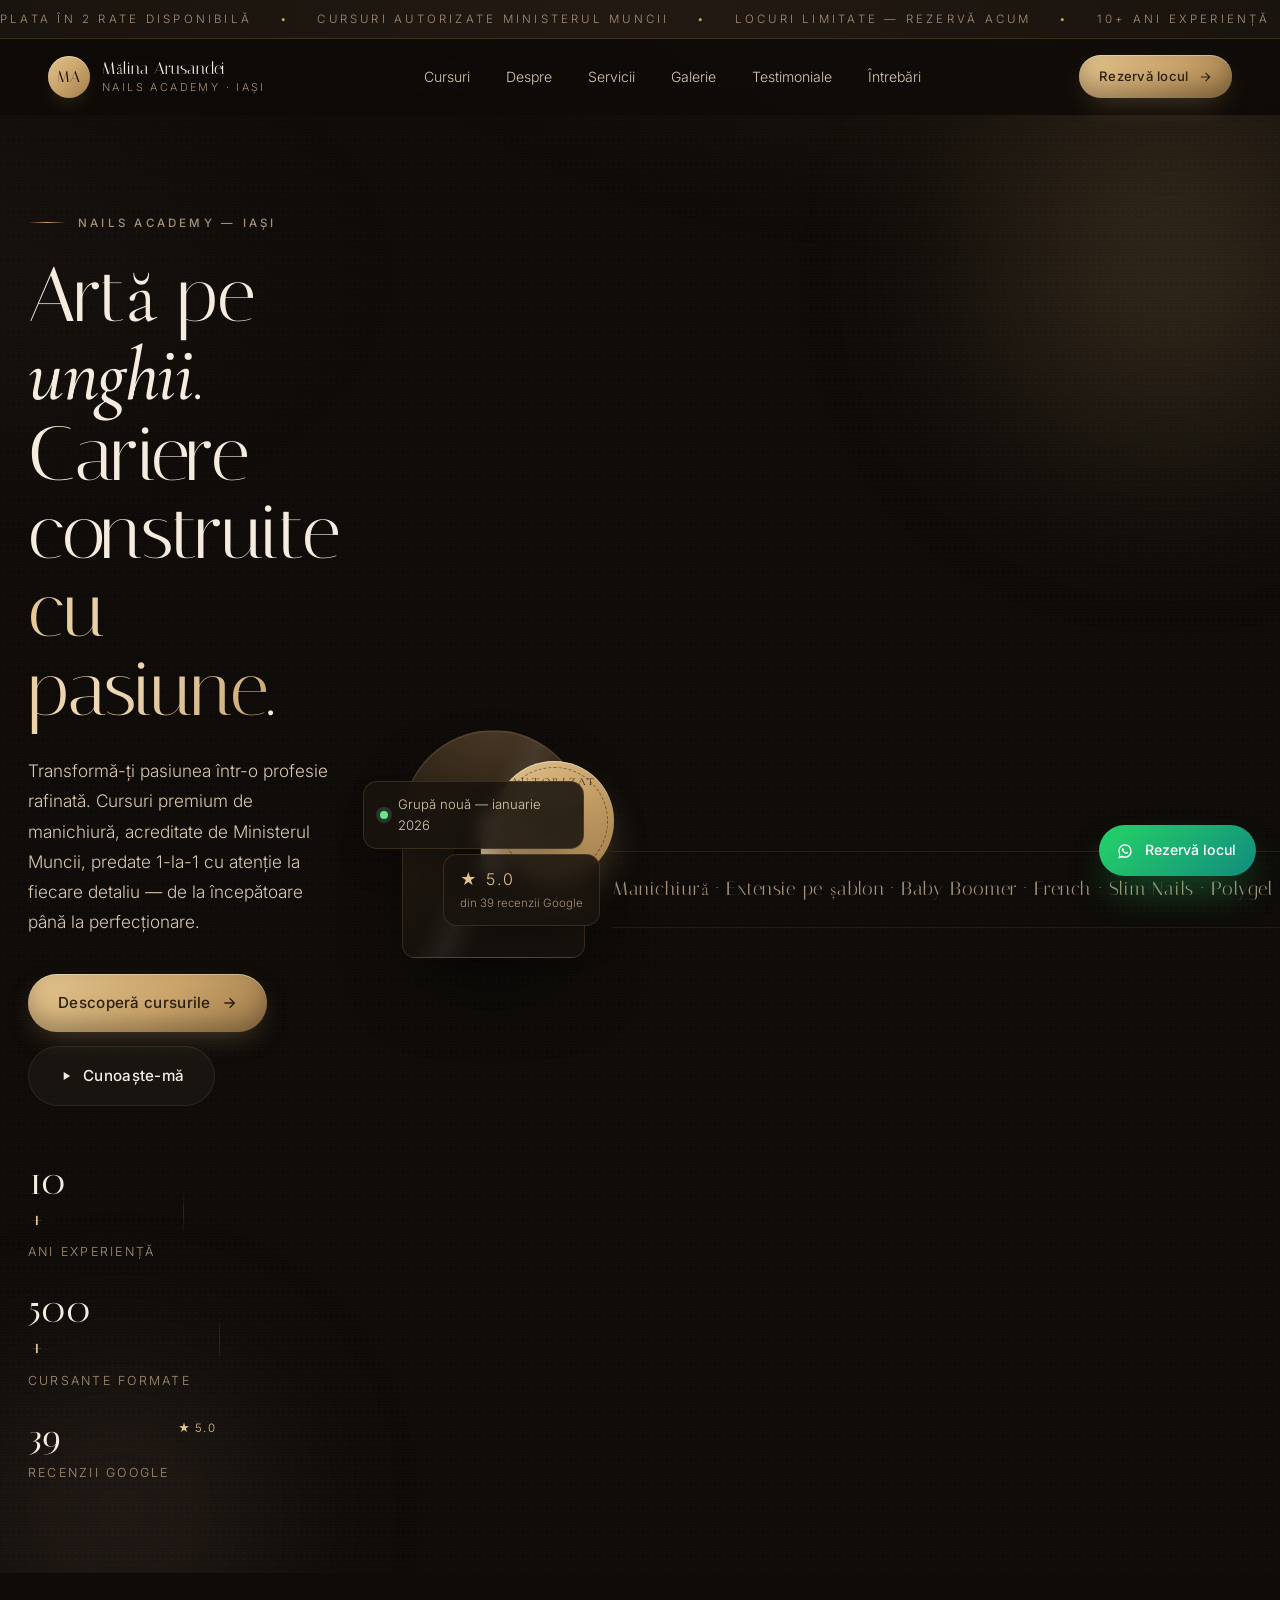
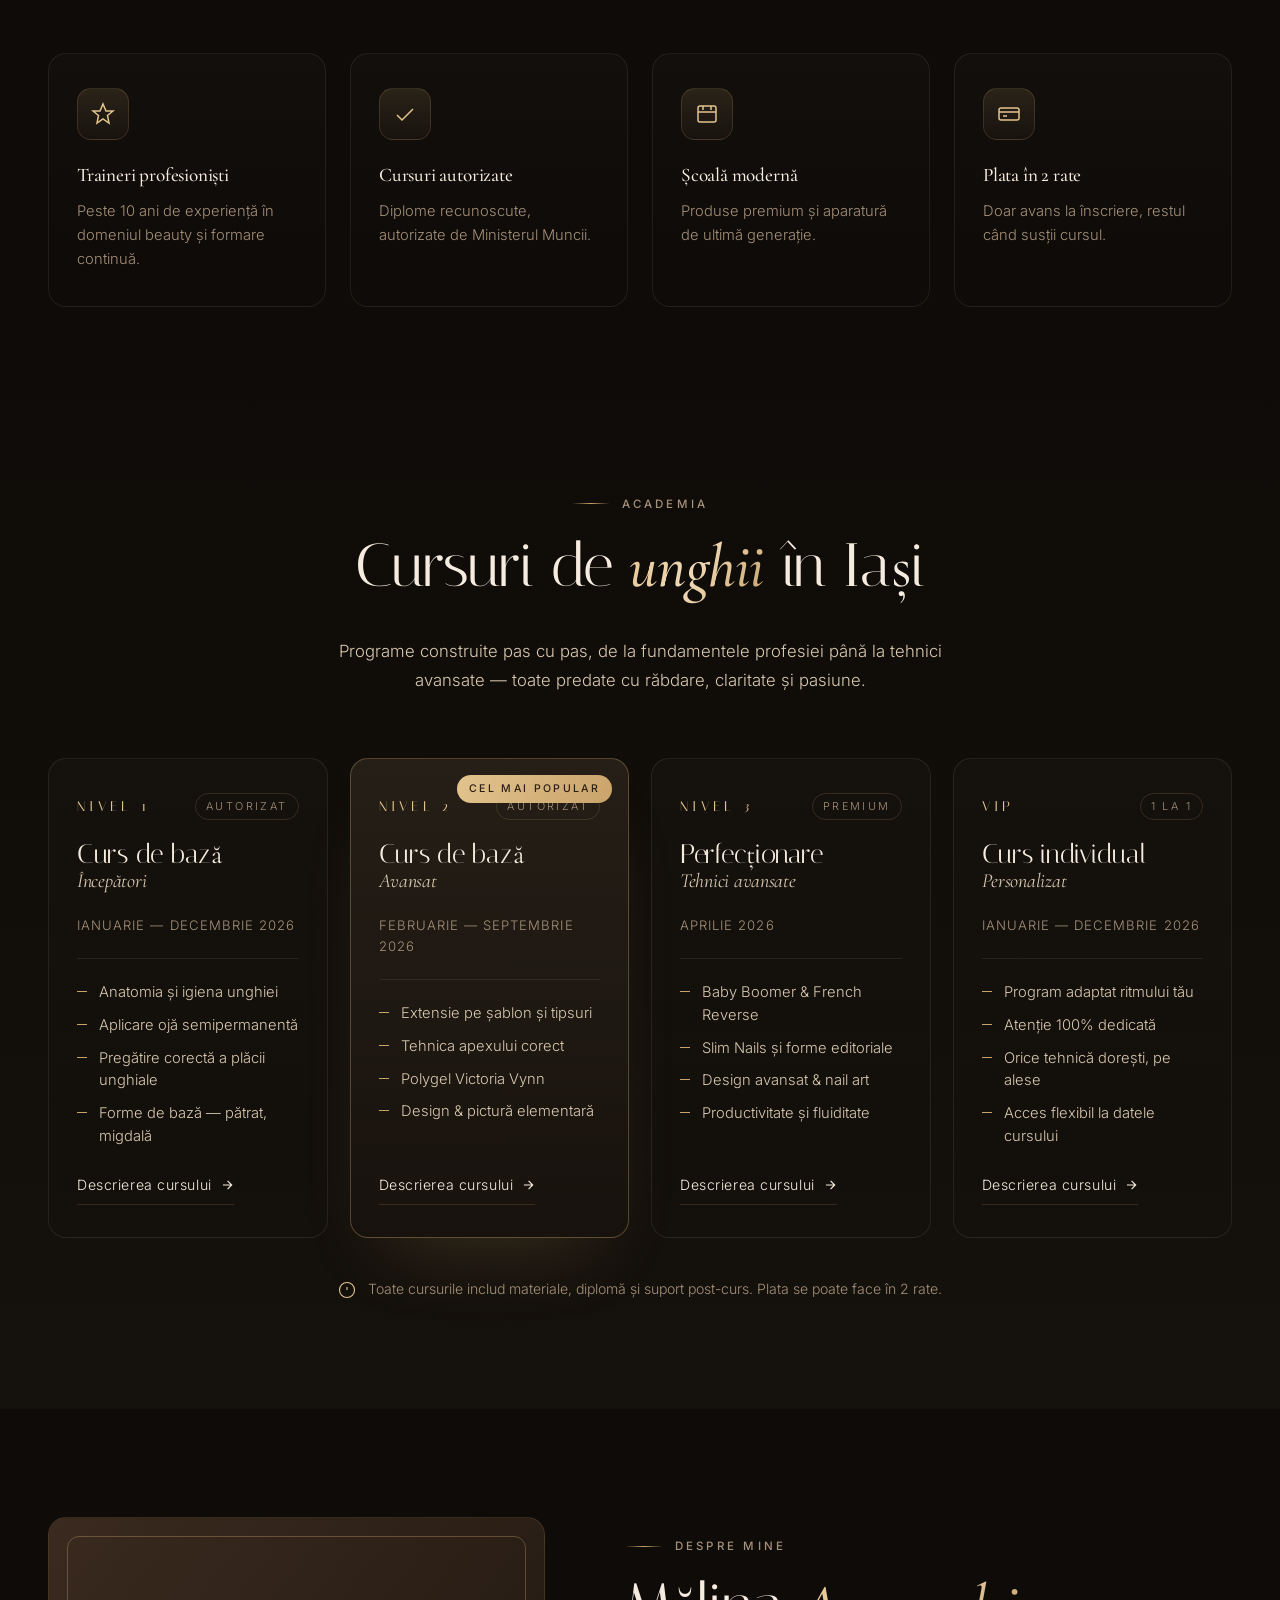
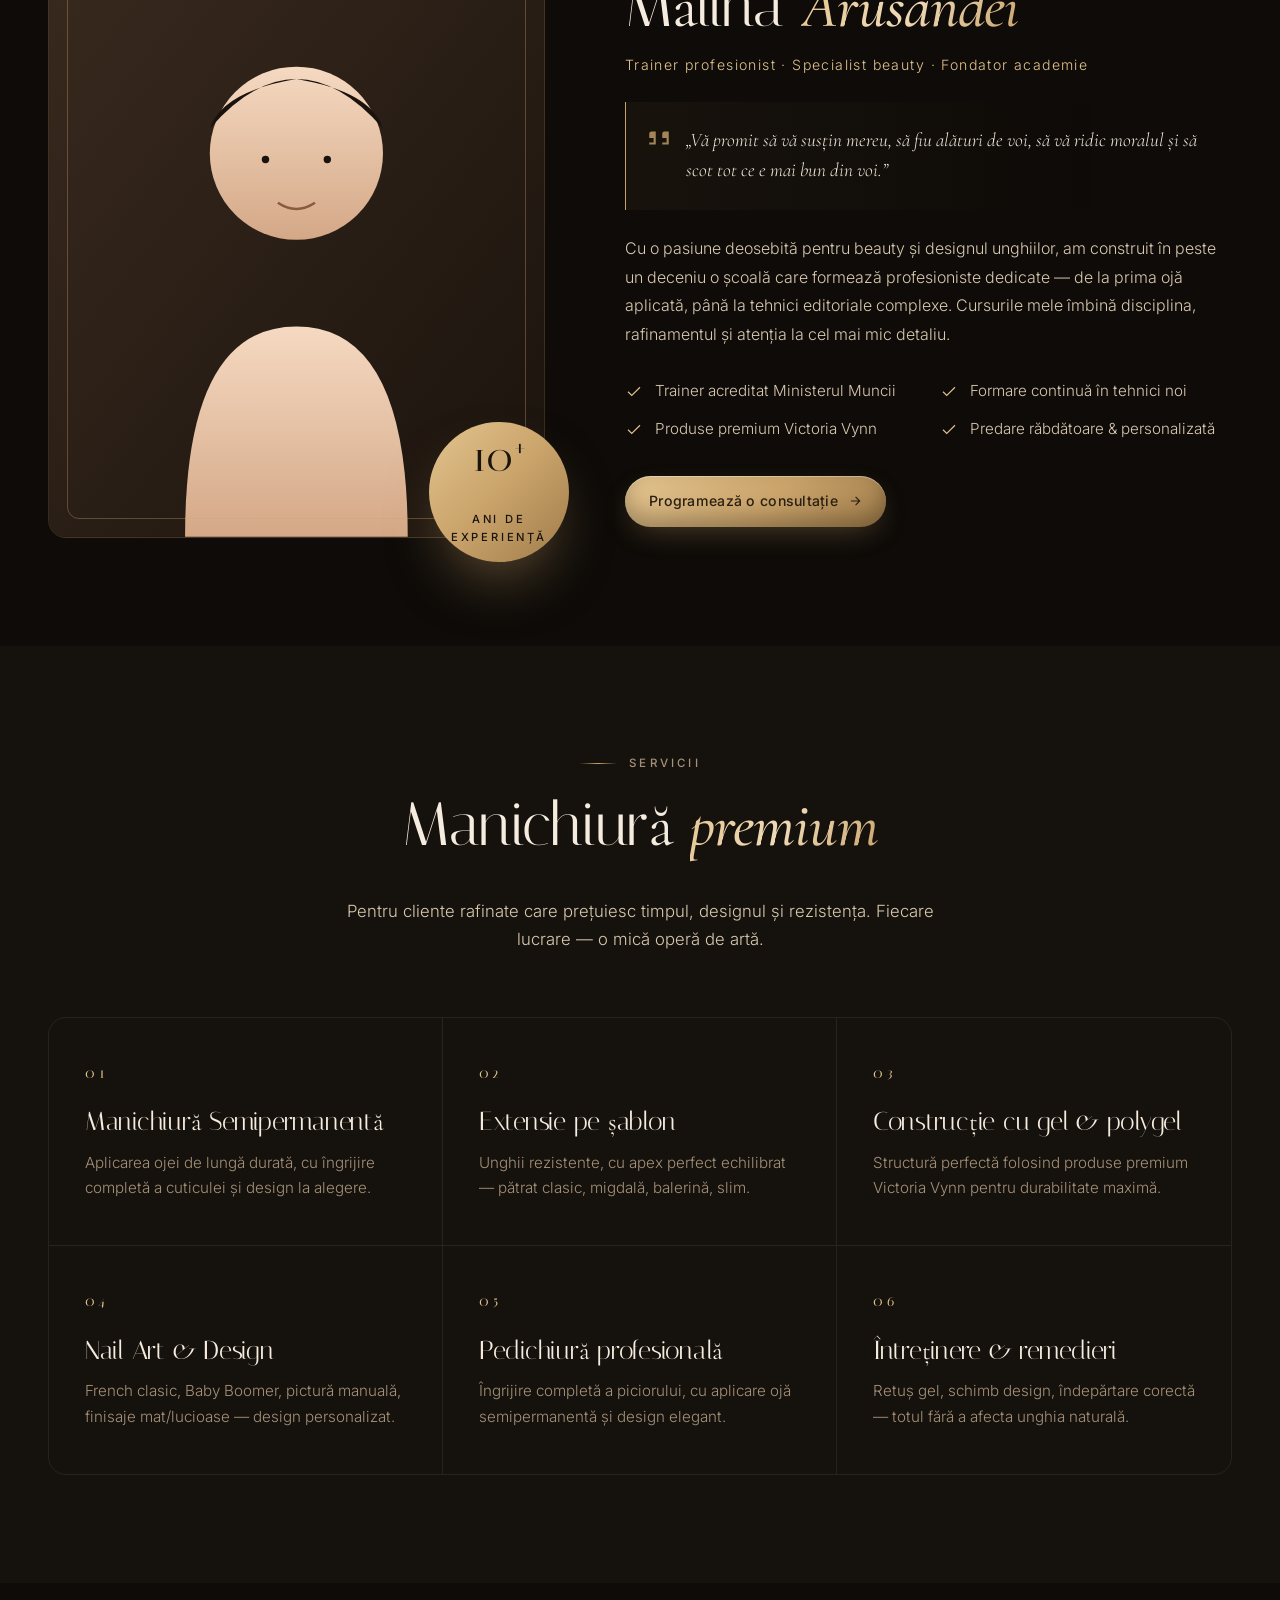
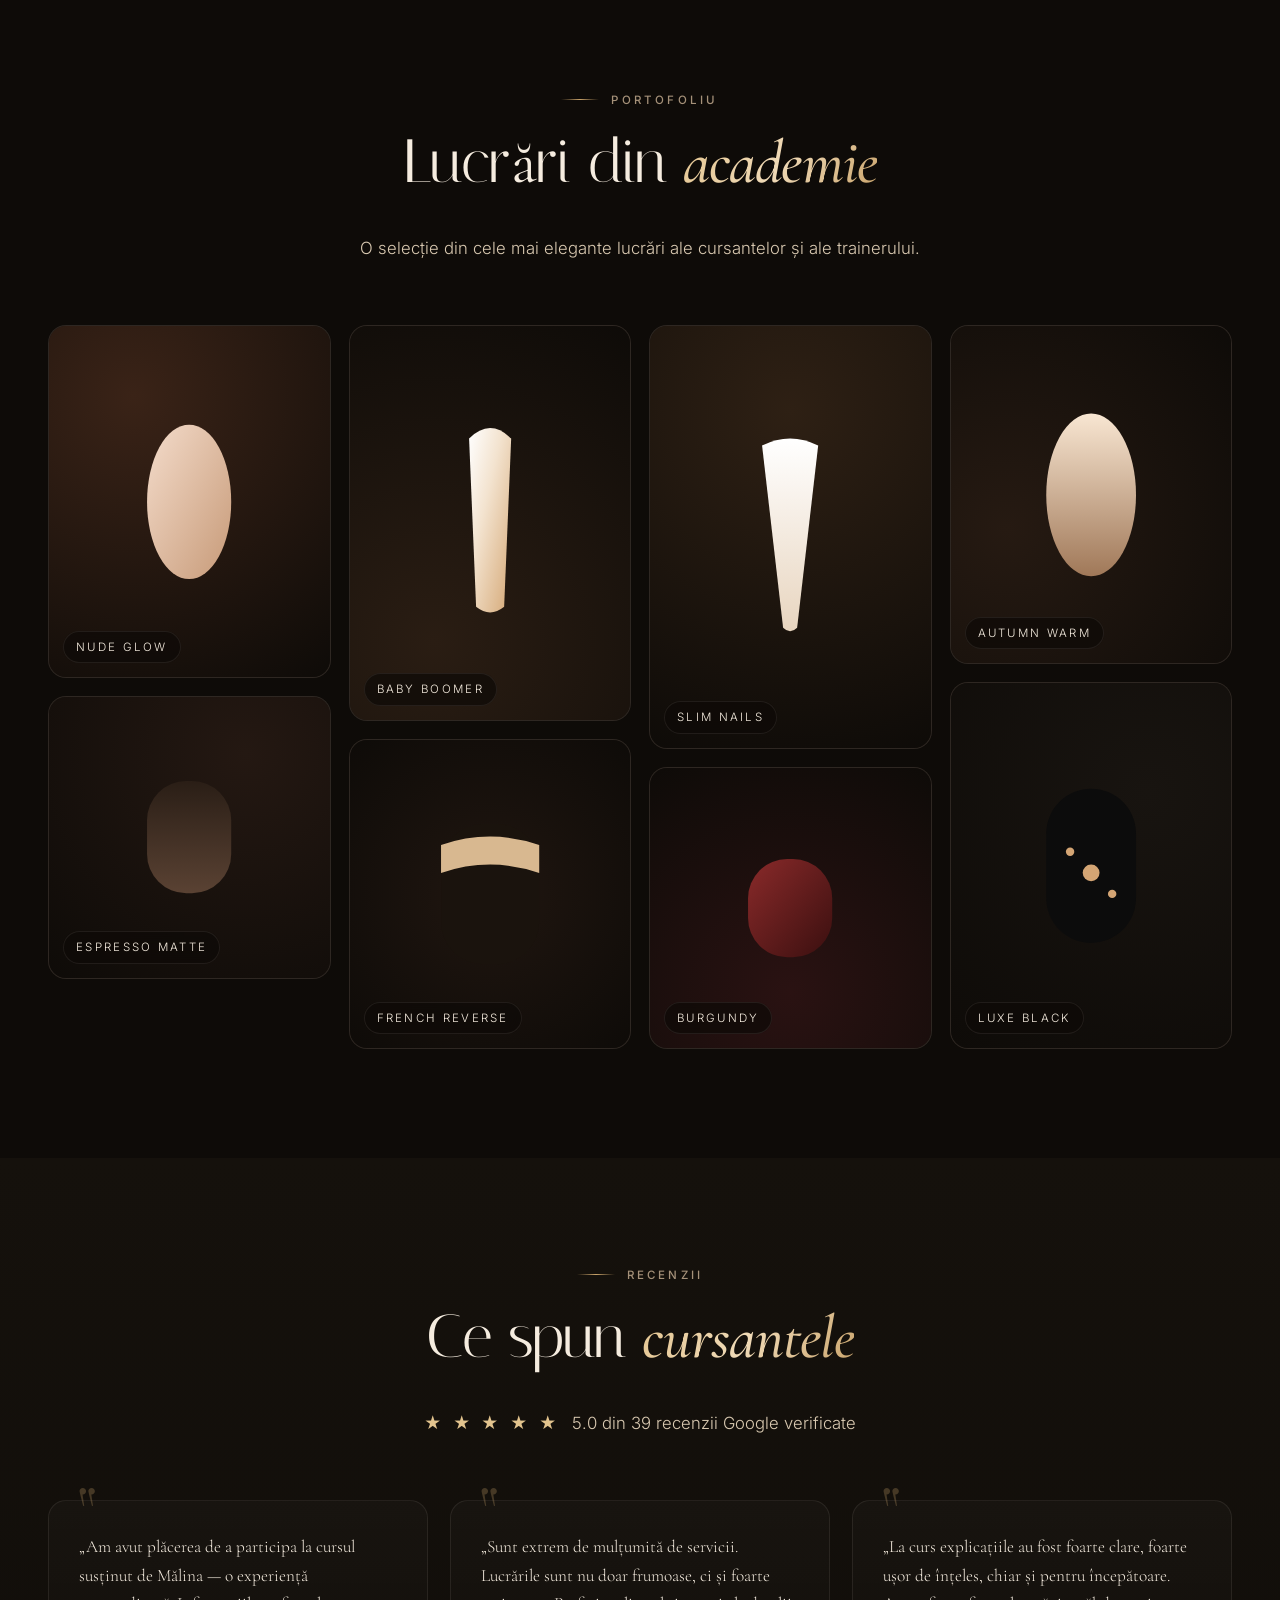
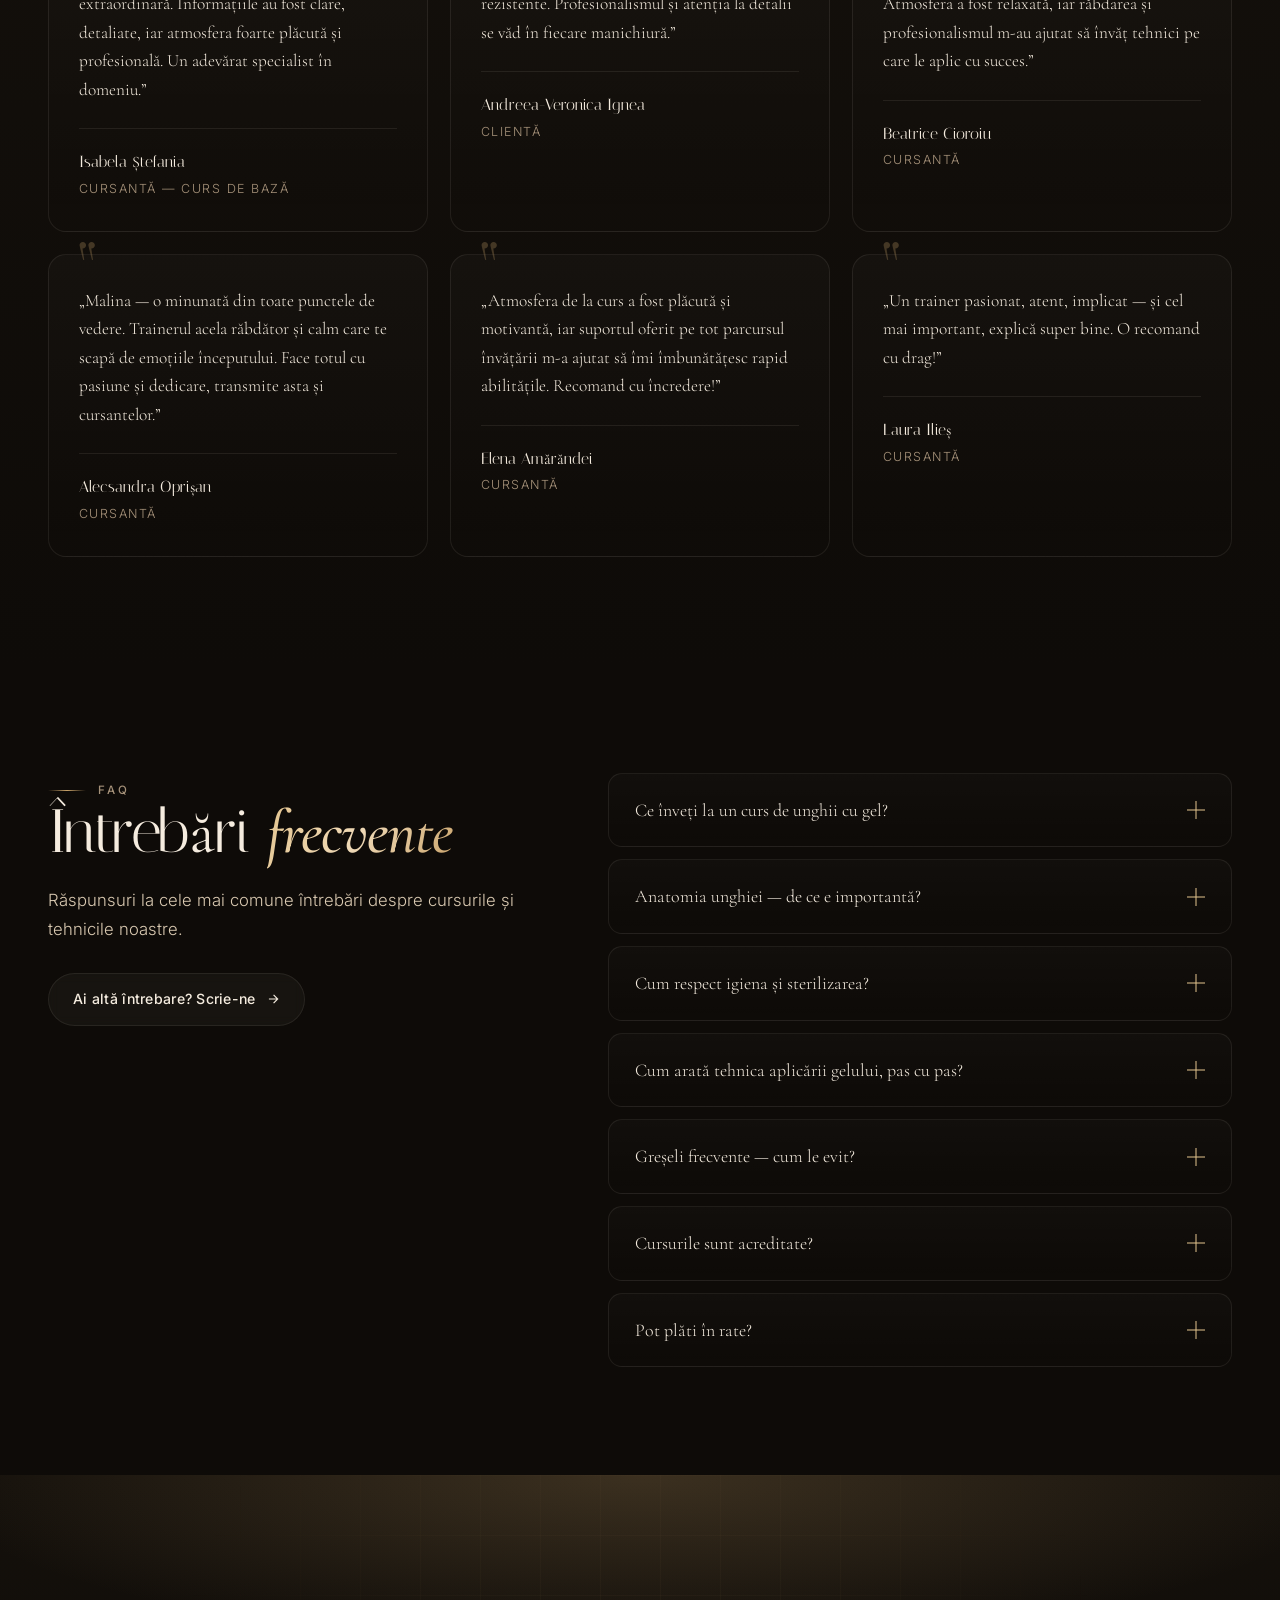
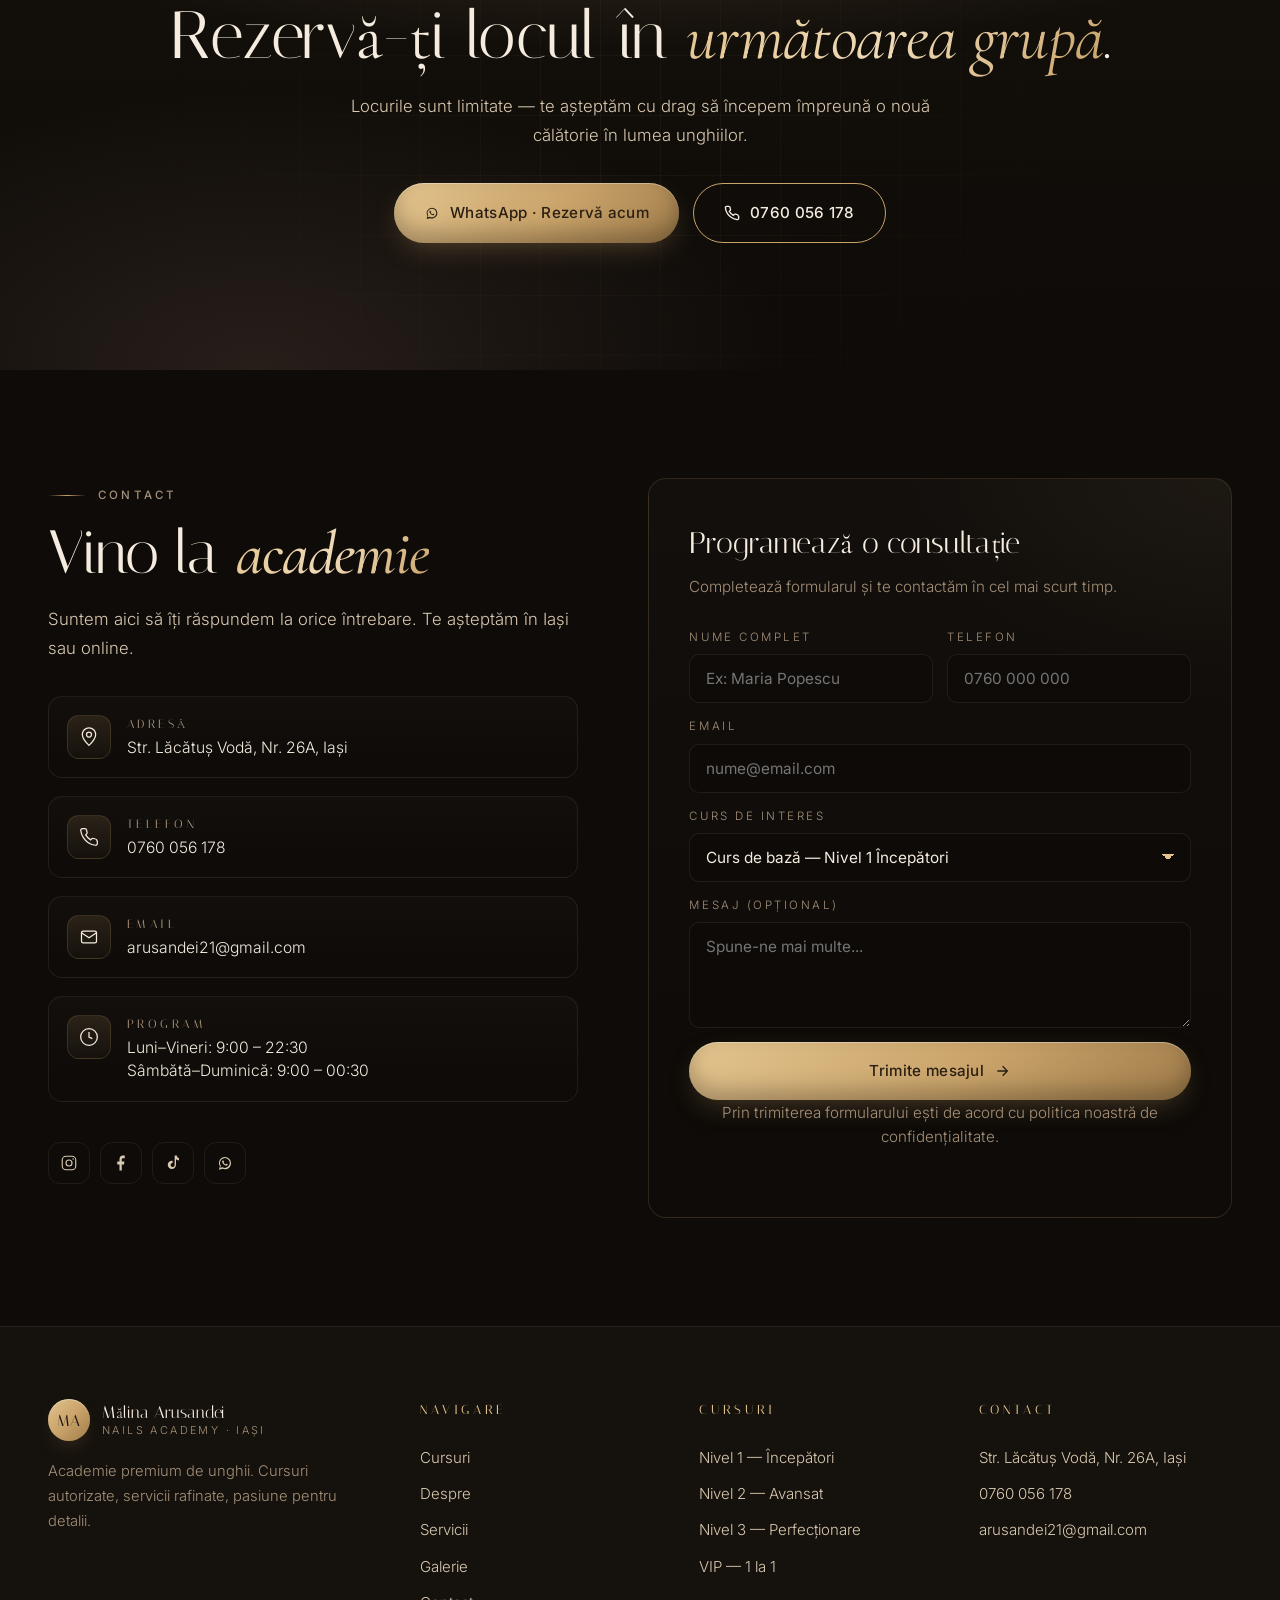
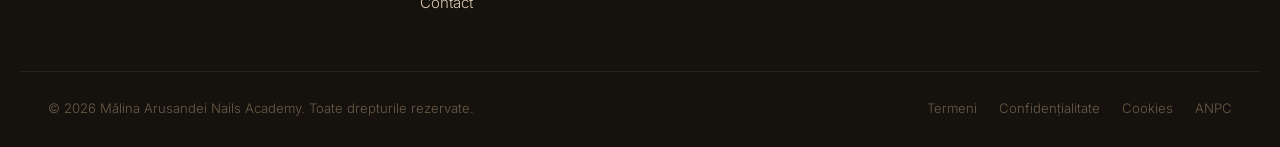
==== index.html @ 1fa25bcf "Initial commit: Mălina Arusandei Nails Academy — luxury redesign Made-with: Cursor" ====
<!DOCTYPE html>
<html lang="ro">
<head>
  <meta charset="UTF-8" />
  <meta name="viewport" content="width=device-width, initial-scale=1.0" />
  <title>Mălina Arusandei Nails Academy — Cursuri Unghii Iași</title>
  <meta name="description" content="Academie premium de unghii în Iași. Cursuri autorizate de Ministerul Muncii pentru începători, avansați și perfecționare. Trainer profesionist cu peste 10 ani experiență." />
  <meta name="theme-color" content="#0e0b08" />

  <link rel="icon" type="image/svg+xml" href="assets/favicon.svg" />
  <link rel="preconnect" href="https://fonts.googleapis.com" />
  <link rel="preconnect" href="https://fonts.gstatic.com" crossorigin />
  <link href="https://fonts.googleapis.com/css2?family=Cormorant+Garamond:ital,wght@0,300;0,400;0,500;0,600;0,700;1,400&family=Inter:wght@300;400;500;600&family=Italiana&display=swap" rel="stylesheet" />
  <link rel="stylesheet" href="styles.css" />
</head>
<body>

  <!-- Announcement bar -->
  <div class="announcement" aria-label="Promoție">
    <div class="announcement__track">
      <span>Plata în 2 rate disponibilă</span><span class="dot">•</span>
      <span>Cursuri autorizate Ministerul Muncii</span><span class="dot">•</span>
      <span>Locuri limitate — Rezervă acum</span><span class="dot">•</span>
      <span>10+ ani experiență</span><span class="dot">•</span>
      <span>Plata în 2 rate disponibilă</span><span class="dot">•</span>
      <span>Cursuri autorizate Ministerul Muncii</span><span class="dot">•</span>
      <span>Locuri limitate — Rezervă acum</span><span class="dot">•</span>
      <span>10+ ani experiență</span><span class="dot">•</span>
    </div>
  </div>

  <!-- Navigation -->
  <header class="nav" id="nav">
    <div class="container nav__inner">
      <a href="#home" class="nav__brand" aria-label="Acasă">
        <span class="brand__mark">MA</span>
        <span class="brand__text">
          <span class="brand__title">Mălina Arusandei</span>
          <span class="brand__subtitle">Nails Academy · Iași</span>
        </span>
      </a>

      <nav class="nav__links" aria-label="Meniu principal">
        <a href="#cursuri">Cursuri</a>
        <a href="#despre">Despre</a>
        <a href="#servicii">Servicii</a>
        <a href="#galerie">Galerie</a>
        <a href="#testimoniale">Testimoniale</a>
        <a href="#faq">Întrebări</a>
      </nav>

      <a href="#contact" class="btn btn--gold nav__cta">
        <span>Rezervă locul</span>
        <svg width="14" height="14" viewBox="0 0 24 24" fill="none" stroke="currentColor" stroke-width="2"><path d="M5 12h14M13 5l7 7-7 7"/></svg>
      </a>

      <button class="nav__toggle" aria-label="Deschide meniu" aria-expanded="false">
        <span></span><span></span><span></span>
      </button>
    </div>

    <div class="nav__mobile" aria-hidden="true">
      <a href="#cursuri">Cursuri</a>
      <a href="#despre">Despre</a>
      <a href="#servicii">Servicii</a>
      <a href="#galerie">Galerie</a>
      <a href="#testimoniale">Testimoniale</a>
      <a href="#faq">Întrebări</a>
      <a href="#contact" class="btn btn--gold">Rezervă locul</a>
    </div>
  </header>

  <!-- HERO -->
  <section class="hero" id="home">
    <div class="hero__bg" aria-hidden="true">
      <div class="hero__glow hero__glow--1"></div>
      <div class="hero__glow hero__glow--2"></div>
      <div class="hero__grain"></div>
    </div>

    <div class="container hero__grid">
      <div class="hero__content reveal">
        <div class="eyebrow">
          <span class="eyebrow__line"></span>
          <span>Nails Academy — Iași</span>
        </div>

        <h1 class="hero__title">
          Artă pe <em>unghii</em>.<br/>
          Cariere construite <span class="gold">cu pasiune</span>.
        </h1>

        <p class="hero__lede">
          Transformă-ți pasiunea într-o profesie rafinată. Cursuri premium de manichiură,
          acreditate de Ministerul Muncii, predate 1-la-1 cu atenție la fiecare detaliu —
          de la începătoare până la perfecționare.
        </p>

        <div class="hero__cta">
          <a href="#cursuri" class="btn btn--gold btn--lg">
            <span>Descoperă cursurile</span>
            <svg width="16" height="16" viewBox="0 0 24 24" fill="none" stroke="currentColor" stroke-width="2"><path d="M5 12h14M13 5l7 7-7 7"/></svg>
          </a>
          <a href="#despre" class="btn btn--ghost btn--lg">
            <svg width="14" height="14" viewBox="0 0 24 24" fill="currentColor"><path d="M8 5v14l11-7z"/></svg>
            <span>Cunoaște-mă</span>
          </a>
        </div>

        <div class="hero__stats">
          <div class="stat">
            <span class="stat__num" data-count="10">0</span><span class="stat__plus">+</span>
            <span class="stat__label">Ani experiență</span>
          </div>
          <div class="stat__divider"></div>
          <div class="stat">
            <span class="stat__num" data-count="500">0</span><span class="stat__plus">+</span>
            <span class="stat__label">Cursante formate</span>
          </div>
          <div class="stat__divider"></div>
          <div class="stat">
            <span class="stat__num" data-count="39">0</span>
            <span class="stat__label">Recenzii Google</span>
            <span class="stat__meta">★ 5.0</span>
          </div>
        </div>
      </div>

      <div class="hero__visual reveal reveal--right">
        <div class="hero__frame">
          <div class="hero__shimmer"></div>
          <div class="hero__card">
            <svg class="hero__nail" viewBox="0 0 200 320" xmlns="http://www.w3.org/2000/svg" aria-hidden="true">
              <defs>
                <linearGradient id="nailGrad" x1="0" y1="0" x2="1" y2="1">
                  <stop offset="0%" stop-color="#f9e6d4"/>
                  <stop offset="45%" stop-color="#e8c8a5"/>
                  <stop offset="100%" stop-color="#b8896a"/>
                </linearGradient>
                <linearGradient id="nailShine" x1="0" y1="0" x2="1" y2="1">
                  <stop offset="0%" stop-color="#ffffff" stop-opacity="0.6"/>
                  <stop offset="100%" stop-color="#ffffff" stop-opacity="0"/>
                </linearGradient>
              </defs>
              <path d="M40 40 Q100 -10 160 40 L150 280 Q100 310 50 280 Z" fill="url(#nailGrad)"/>
              <path d="M55 50 Q100 15 145 50 L130 120 Q100 135 70 120 Z" fill="url(#nailShine)"/>
              <path d="M40 260 Q100 285 160 260 L155 285 Q100 310 45 285 Z" fill="#fff8f0" opacity="0.9"/>
            </svg>
          </div>
          <div class="hero__badge">
            <div class="hero__badge-ring"></div>
            <span>Autorizat</span>
            <strong>Ministerul<br/>Muncii</strong>
          </div>

          <div class="hero__chip hero__chip--1">
            <span class="chip__dot"></span>
            <span>Grupă nouă — ianuarie 2026</span>
          </div>

          <div class="hero__chip hero__chip--2">
            <span>★ 5.0</span>
            <small>din 39 recenzii Google</small>
          </div>
        </div>
      </div>
    </div>

    <div class="hero__marquee" aria-hidden="true">
      <div class="marquee__track">
        <span>Manichiură · Extensie pe șablon · Baby Boomer · French · Slim Nails · Polygel · Semipermanent · Nail Art · Pedichiură</span>
        <span>Manichiură · Extensie pe șablon · Baby Boomer · French · Slim Nails · Polygel · Semipermanent · Nail Art · Pedichiură</span>
      </div>
    </div>
  </section>

  <!-- VALUES -->
  <section class="values">
    <div class="container">
      <div class="values__grid">
        <div class="value reveal">
          <div class="value__icon">
            <svg viewBox="0 0 24 24" fill="none" stroke="currentColor" stroke-width="1.5"><path d="M12 2l3 7h7l-5.5 4.5L18 21l-6-4-6 4 1.5-7.5L2 9h7z"/></svg>
          </div>
          <h3>Traineri profesioniști</h3>
          <p>Peste 10 ani de experiență în domeniul beauty și formare continuă.</p>
        </div>
        <div class="value reveal">
          <div class="value__icon">
            <svg viewBox="0 0 24 24" fill="none" stroke="currentColor" stroke-width="1.5"><path d="M20 7L9 18l-5-5"/></svg>
          </div>
          <h3>Cursuri autorizate</h3>
          <p>Diplome recunoscute, autorizate de Ministerul Muncii.</p>
        </div>
        <div class="value reveal">
          <div class="value__icon">
            <svg viewBox="0 0 24 24" fill="none" stroke="currentColor" stroke-width="1.5"><rect x="3" y="4" width="18" height="16" rx="2"/><path d="M3 10h18M8 4v4M16 4v4"/></svg>
          </div>
          <h3>Școală modernă</h3>
          <p>Produse premium și aparatură de ultimă generație.</p>
        </div>
        <div class="value reveal">
          <div class="value__icon">
            <svg viewBox="0 0 24 24" fill="none" stroke="currentColor" stroke-width="1.5"><rect x="2" y="6" width="20" height="12" rx="2"/><path d="M2 10h20M6 14h4"/></svg>
          </div>
          <h3>Plata în 2 rate</h3>
          <p>Doar avans la înscriere, restul când susții cursul.</p>
        </div>
      </div>
    </div>
  </section>

  <!-- COURSES -->
  <section class="section courses" id="cursuri">
    <div class="container">
      <div class="section__head reveal">
        <span class="eyebrow"><span class="eyebrow__line"></span><span>Academia</span></span>
        <h2 class="section__title">Cursuri de <em>unghii</em> în Iași</h2>
        <p class="section__lede">Programe construite pas cu pas, de la fundamentele profesiei până la tehnici avansate — toate predate cu răbdare, claritate și pasiune.</p>
      </div>

      <div class="courses__grid">
        <article class="course reveal">
          <div class="course__head">
            <span class="course__level">Nivel 1</span>
            <span class="course__badge">Autorizat</span>
          </div>
          <h3 class="course__title">Curs de bază <br/><span>Începători</span></h3>
          <p class="course__period">Ianuarie — Decembrie 2026</p>
          <ul class="course__list">
            <li>Anatomia și igiena unghiei</li>
            <li>Aplicare ojă semipermanentă</li>
            <li>Pregătire corectă a plăcii unghiale</li>
            <li>Forme de bază — pătrat, migdală</li>
          </ul>
          <a href="#contact" class="course__cta">
            <span>Descrierea cursului</span>
            <svg width="14" height="14" viewBox="0 0 24 24" fill="none" stroke="currentColor" stroke-width="2"><path d="M5 12h14M13 5l7 7-7 7"/></svg>
          </a>
          <div class="course__glow"></div>
        </article>

        <article class="course course--featured reveal">
          <div class="course__ribbon">Cel mai popular</div>
          <div class="course__head">
            <span class="course__level">Nivel 2</span>
            <span class="course__badge">Autorizat</span>
          </div>
          <h3 class="course__title">Curs de bază <br/><span>Avansat</span></h3>
          <p class="course__period">Februarie — Septembrie 2026</p>
          <ul class="course__list">
            <li>Extensie pe șablon și tipsuri</li>
            <li>Tehnica apexului corect</li>
            <li>Polygel Victoria Vynn</li>
            <li>Design & pictură elementară</li>
          </ul>
          <a href="#contact" class="course__cta">
            <span>Descrierea cursului</span>
            <svg width="14" height="14" viewBox="0 0 24 24" fill="none" stroke="currentColor" stroke-width="2"><path d="M5 12h14M13 5l7 7-7 7"/></svg>
          </a>
          <div class="course__glow"></div>
        </article>

        <article class="course reveal">
          <div class="course__head">
            <span class="course__level">Nivel 3</span>
            <span class="course__badge">Premium</span>
          </div>
          <h3 class="course__title">Perfecționare <br/><span>Tehnici avansate</span></h3>
          <p class="course__period">Aprilie 2026</p>
          <ul class="course__list">
            <li>Baby Boomer & French Reverse</li>
            <li>Slim Nails și forme editoriale</li>
            <li>Design avansat & nail art</li>
            <li>Productivitate și fluiditate</li>
          </ul>
          <a href="#contact" class="course__cta">
            <span>Descrierea cursului</span>
            <svg width="14" height="14" viewBox="0 0 24 24" fill="none" stroke="currentColor" stroke-width="2"><path d="M5 12h14M13 5l7 7-7 7"/></svg>
          </a>
          <div class="course__glow"></div>
        </article>

        <article class="course reveal">
          <div class="course__head">
            <span class="course__level">VIP</span>
            <span class="course__badge">1 la 1</span>
          </div>
          <h3 class="course__title">Curs individual <br/><span>Personalizat</span></h3>
          <p class="course__period">Ianuarie — Decembrie 2026</p>
          <ul class="course__list">
            <li>Program adaptat ritmului tău</li>
            <li>Atenție 100% dedicată</li>
            <li>Orice tehnică dorești, pe alese</li>
            <li>Acces flexibil la datele cursului</li>
          </ul>
          <a href="#contact" class="course__cta">
            <span>Descrierea cursului</span>
            <svg width="14" height="14" viewBox="0 0 24 24" fill="none" stroke="currentColor" stroke-width="2"><path d="M5 12h14M13 5l7 7-7 7"/></svg>
          </a>
          <div class="course__glow"></div>
        </article>
      </div>

      <div class="courses__note reveal">
        <svg width="18" height="18" viewBox="0 0 24 24" fill="none" stroke="currentColor" stroke-width="1.5"><circle cx="12" cy="12" r="10"/><path d="M12 8v4M12 16h.01"/></svg>
        <span>Toate cursurile includ materiale, diplomă și suport post-curs. Plata se poate face în 2 rate.</span>
      </div>
    </div>
  </section>

  <!-- ABOUT -->
  <section class="section about" id="despre">
    <div class="container about__grid">
      <div class="about__visual reveal">
        <div class="about__photo">
          <div class="about__photo-inner">
            <svg viewBox="0 0 400 500" xmlns="http://www.w3.org/2000/svg" aria-hidden="true">
              <defs>
                <linearGradient id="portraitGrad" x1="0" y1="0" x2="1" y2="1">
                  <stop offset="0%" stop-color="#3a2a1f"/>
                  <stop offset="100%" stop-color="#1a130d"/>
                </linearGradient>
                <linearGradient id="skinGrad" x1="0" y1="0" x2="0" y2="1">
                  <stop offset="0%" stop-color="#f5d9c1"/>
                  <stop offset="100%" stop-color="#d4a887"/>
                </linearGradient>
              </defs>
              <rect width="400" height="500" fill="url(#portraitGrad)"/>
              <circle cx="200" cy="190" r="70" fill="url(#skinGrad)"/>
              <path d="M110 500 Q110 330 200 330 Q290 330 290 500 Z" fill="url(#skinGrad)"/>
              <path d="M130 170 Q200 90 270 170 Q260 140 200 130 Q140 140 130 170" fill="#1a130d"/>
              <circle cx="175" cy="195" r="3" fill="#1a130d"/>
              <circle cx="225" cy="195" r="3" fill="#1a130d"/>
              <path d="M185 230 Q200 240 215 230" fill="none" stroke="#8a5a3a" stroke-width="2"/>
            </svg>
          </div>
          <div class="about__photo-frame"></div>
        </div>
        <div class="about__badge">
          <strong>10<span>+</span></strong>
          <span>ani de<br/>experiență</span>
        </div>
      </div>

      <div class="about__content reveal">
        <span class="eyebrow"><span class="eyebrow__line"></span><span>Despre mine</span></span>
        <h2 class="section__title">Mălina <em>Arusandei</em></h2>
        <p class="about__role">Trainer profesionist · Specialist beauty · Fondator academie</p>

        <div class="about__quote">
          <svg viewBox="0 0 24 24" fill="currentColor" aria-hidden="true"><path d="M9 7H5a2 2 0 0 0-2 2v4h4v4H3v2h6V9zm12 0h-4a2 2 0 0 0-2 2v4h4v4h-4v2h6V9z"/></svg>
          <p>„Vă promit să vă susțin mereu, să fiu alături de voi, să vă ridic moralul și să scot tot ce e mai bun din voi.”</p>
        </div>

        <p class="about__text">
          Cu o pasiune deosebită pentru beauty și designul unghiilor, am construit în peste un deceniu o școală
          care formează profesioniste dedicate — de la prima ojă aplicată, până la tehnici editoriale complexe.
          Cursurile mele îmbină disciplina, rafinamentul și atenția la cel mai mic detaliu.
        </p>

        <div class="about__features">
          <div class="about__feature">
            <svg viewBox="0 0 24 24" fill="none" stroke="currentColor" stroke-width="1.5"><path d="M20 7L9 18l-5-5"/></svg>
            <span>Trainer acreditat Ministerul Muncii</span>
          </div>
          <div class="about__feature">
            <svg viewBox="0 0 24 24" fill="none" stroke="currentColor" stroke-width="1.5"><path d="M20 7L9 18l-5-5"/></svg>
            <span>Formare continuă în tehnici noi</span>
          </div>
          <div class="about__feature">
            <svg viewBox="0 0 24 24" fill="none" stroke="currentColor" stroke-width="1.5"><path d="M20 7L9 18l-5-5"/></svg>
            <span>Produse premium Victoria Vynn</span>
          </div>
          <div class="about__feature">
            <svg viewBox="0 0 24 24" fill="none" stroke="currentColor" stroke-width="1.5"><path d="M20 7L9 18l-5-5"/></svg>
            <span>Predare răbdătoare & personalizată</span>
          </div>
        </div>

        <a href="#contact" class="btn btn--gold">
          <span>Programează o consultație</span>
          <svg width="14" height="14" viewBox="0 0 24 24" fill="none" stroke="currentColor" stroke-width="2"><path d="M5 12h14M13 5l7 7-7 7"/></svg>
        </a>
      </div>
    </div>
  </section>

  <!-- SERVICES -->
  <section class="section services" id="servicii">
    <div class="container">
      <div class="section__head reveal">
        <span class="eyebrow"><span class="eyebrow__line"></span><span>Servicii</span></span>
        <h2 class="section__title">Manichiură <em>premium</em></h2>
        <p class="section__lede">Pentru cliente rafinate care prețuiesc timpul, designul și rezistența. Fiecare lucrare — o mică operă de artă.</p>
      </div>

      <div class="services__grid">
        <div class="service reveal">
          <div class="service__num">01</div>
          <h3>Manichiură Semipermanentă</h3>
          <p>Aplicarea ojei de lungă durată, cu îngrijire completă a cuticulei și design la alegere.</p>
        </div>
        <div class="service reveal">
          <div class="service__num">02</div>
          <h3>Extensie pe șablon</h3>
          <p>Unghii rezistente, cu apex perfect echilibrat — pătrat clasic, migdală, balerină, slim.</p>
        </div>
        <div class="service reveal">
          <div class="service__num">03</div>
          <h3>Construcție cu gel & polygel</h3>
          <p>Structură perfectă folosind produse premium Victoria Vynn pentru durabilitate maximă.</p>
        </div>
        <div class="service reveal">
          <div class="service__num">04</div>
          <h3>Nail Art & Design</h3>
          <p>French clasic, Baby Boomer, pictură manuală, finisaje mat/lucioase — design personalizat.</p>
        </div>
        <div class="service reveal">
          <div class="service__num">05</div>
          <h3>Pedichiură profesională</h3>
          <p>Îngrijire completă a piciorului, cu aplicare ojă semipermanentă și design elegant.</p>
        </div>
        <div class="service reveal">
          <div class="service__num">06</div>
          <h3>Întreținere & remedieri</h3>
          <p>Retuș gel, schimb design, îndepărtare corectă — totul fără a afecta unghia naturală.</p>
        </div>
      </div>
    </div>
  </section>

  <!-- GALLERY -->
  <section class="section gallery" id="galerie">
    <div class="container">
      <div class="section__head reveal">
        <span class="eyebrow"><span class="eyebrow__line"></span><span>Portofoliu</span></span>
        <h2 class="section__title">Lucrări din <em>academie</em></h2>
        <p class="section__lede">O selecție din cele mai elegante lucrări ale cursantelor și ale trainerului.</p>
      </div>

      <div class="gallery__grid">
        <div class="tile reveal" style="--h:1.25">
          <div class="tile__art tile__art--1">
            <svg viewBox="0 0 100 120" aria-hidden="true">
              <ellipse cx="50" cy="60" rx="30" ry="55" fill="url(#g1)"/>
              <defs><linearGradient id="g1" x1="0" y1="0" x2="1" y2="1"><stop offset="0" stop-color="#f4dccb"/><stop offset="1" stop-color="#c79a78"/></linearGradient></defs>
            </svg>
          </div>
          <span class="tile__tag">Nude Glow</span>
        </div>
        <div class="tile reveal" style="--h:1">
          <div class="tile__art tile__art--2">
            <svg viewBox="0 0 100 100" aria-hidden="true">
              <rect x="20" y="10" width="60" height="80" rx="28" fill="url(#g2)"/>
              <defs><linearGradient id="g2" x1="0" y1="0" x2="0" y2="1"><stop offset="0" stop-color="#2a1e16"/><stop offset="1" stop-color="#5a4233"/></linearGradient></defs>
            </svg>
          </div>
          <span class="tile__tag">Espresso Matte</span>
        </div>
        <div class="tile reveal" style="--h:1.4">
          <div class="tile__art tile__art--3">
            <svg viewBox="0 0 100 140" aria-hidden="true">
              <path d="M35 10 Q50 -5 65 10 L60 130 Q50 138 40 130 Z" fill="url(#g3)"/>
              <defs><linearGradient id="g3" x1="0" y1="0" x2="1" y2="1"><stop offset="0" stop-color="#fff"/><stop offset=".4" stop-color="#f3e3cf"/><stop offset="1" stop-color="#d5a876"/></linearGradient></defs>
            </svg>
          </div>
          <span class="tile__tag">Baby Boomer</span>
        </div>
        <div class="tile reveal" style="--h:1.1">
          <div class="tile__art tile__art--4">
            <svg viewBox="0 0 100 110" aria-hidden="true">
              <rect x="15" y="5" width="70" height="100" rx="30" fill="#1a130d"/>
              <path d="M15 20 Q50 8 85 20 L85 40 Q50 28 15 40 Z" fill="#d8b890"/>
            </svg>
          </div>
          <span class="tile__tag">French Reverse</span>
        </div>
        <div class="tile reveal" style="--h:1.5">
          <div class="tile__art tile__art--5">
            <svg viewBox="0 0 100 150" aria-hidden="true">
              <path d="M30 10 Q50 0 70 10 L55 140 Q50 145 45 140 Z" fill="url(#g5)"/>
              <defs><linearGradient id="g5" x1="0" y1="0" x2="0" y2="1"><stop offset="0" stop-color="#fff"/><stop offset="1" stop-color="#e8d5bf"/></linearGradient></defs>
            </svg>
          </div>
          <span class="tile__tag">Slim Nails</span>
        </div>
        <div class="tile reveal" style="--h:1">
          <div class="tile__art tile__art--6">
            <svg viewBox="0 0 100 100" aria-hidden="true">
              <rect x="20" y="15" width="60" height="70" rx="28" fill="url(#g6)"/>
              <defs><linearGradient id="g6" x1="0" y1="0" x2="1" y2="1"><stop offset="0" stop-color="#8a2a2a"/><stop offset="1" stop-color="#3a0f0f"/></linearGradient></defs>
            </svg>
          </div>
          <span class="tile__tag">Burgundy</span>
        </div>
        <div class="tile reveal" style="--h:1.2">
          <div class="tile__art tile__art--7">
            <svg viewBox="0 0 100 120" aria-hidden="true">
              <ellipse cx="50" cy="60" rx="32" ry="58" fill="url(#g7)"/>
              <defs><linearGradient id="g7" x1="0" y1="0" x2="0" y2="1"><stop offset="0" stop-color="#f8e6d2"/><stop offset="1" stop-color="#a07858"/></linearGradient></defs>
            </svg>
          </div>
          <span class="tile__tag">Autumn Warm</span>
        </div>
        <div class="tile reveal" style="--h:1.3">
          <div class="tile__art tile__art--8">
            <svg viewBox="0 0 100 130" aria-hidden="true">
              <rect x="18" y="10" width="64" height="110" rx="32" fill="#0c0c0c"/>
              <circle cx="50" cy="70" r="6" fill="#d4a574"/>
              <circle cx="35" cy="55" r="3" fill="#d4a574"/>
              <circle cx="65" cy="85" r="3" fill="#d4a574"/>
            </svg>
          </div>
          <span class="tile__tag">Luxe Black</span>
        </div>
      </div>
    </div>
  </section>

  <!-- TESTIMONIALS -->
  <section class="section testimonials" id="testimoniale">
    <div class="container">
      <div class="section__head reveal">
        <span class="eyebrow"><span class="eyebrow__line"></span><span>Recenzii</span></span>
        <h2 class="section__title">Ce spun <em>cursantele</em></h2>
        <p class="section__lede">
          <span class="rating">★ ★ ★ ★ ★</span>
          5.0 din 39 recenzii Google verificate
        </p>
      </div>

      <div class="testimonials__grid">
        <blockquote class="testimonial reveal">
          <p>„Am avut plăcerea de a participa la cursul susținut de Mălina — o experiență extraordinară. Informațiile au fost clare, detaliate, iar atmosfera foarte plăcută și profesională. Un adevărat specialist în domeniu.”</p>
          <footer><strong>Isabela Ștefania</strong><span>Cursantă — Curs de bază</span></footer>
        </blockquote>
        <blockquote class="testimonial reveal">
          <p>„Sunt extrem de mulțumită de servicii. Lucrările sunt nu doar frumoase, ci și foarte rezistente. Profesionalismul și atenția la detalii se văd în fiecare manichiură.”</p>
          <footer><strong>Andreea-Veronica Ignea</strong><span>Clientă</span></footer>
        </blockquote>
        <blockquote class="testimonial reveal">
          <p>„La curs explicațiile au fost foarte clare, foarte ușor de înțeles, chiar și pentru începătoare. Atmosfera a fost relaxată, iar răbdarea și profesionalismul m-au ajutat să învăț tehnici pe care le aplic cu succes.”</p>
          <footer><strong>Beatrice Cioroiu</strong><span>Cursantă</span></footer>
        </blockquote>
        <blockquote class="testimonial reveal">
          <p>„Malina — o minunată din toate punctele de vedere. Trainerul acela răbdător și calm care te scapă de emoțiile începutului. Face totul cu pasiune și dedicare, transmite asta și cursantelor.”</p>
          <footer><strong>Alecsandra Oprișan</strong><span>Cursantă</span></footer>
        </blockquote>
        <blockquote class="testimonial reveal">
          <p>„Atmosfera de la curs a fost plăcută și motivantă, iar suportul oferit pe tot parcursul învățării m-a ajutat să îmi îmbunătățesc rapid abilitățile. Recomand cu încredere!”</p>
          <footer><strong>Elena Amărăndei</strong><span>Cursantă</span></footer>
        </blockquote>
        <blockquote class="testimonial reveal">
          <p>„Un trainer pasionat, atent, implicat — și cel mai important, explică super bine. O recomand cu drag!”</p>
          <footer><strong>Laura Ilieș</strong><span>Cursantă</span></footer>
        </blockquote>
      </div>
    </div>
  </section>

  <!-- FAQ -->
  <section class="section faq" id="faq">
    <div class="container faq__grid">
      <div class="faq__side reveal">
        <span class="eyebrow"><span class="eyebrow__line"></span><span>FAQ</span></span>
        <h2 class="section__title">Întrebări <em>frecvente</em></h2>
        <p class="section__lede">Răspunsuri la cele mai comune întrebări despre cursurile și tehnicile noastre.</p>
        <a href="#contact" class="btn btn--ghost">
          <span>Ai altă întrebare? Scrie-ne</span>
          <svg width="14" height="14" viewBox="0 0 24 24" fill="none" stroke="currentColor" stroke-width="2"><path d="M5 12h14M13 5l7 7-7 7"/></svg>
        </a>
      </div>

      <div class="faq__list reveal">
        <details class="faq__item">
          <summary>
            <span>Ce înveți la un curs de unghii cu gel?</span>
            <span class="faq__icon"></span>
          </summary>
          <div class="faq__body">
            <p>Un parcurs complet: anatomia și igiena unghiei, tehnica aplicării gelului (pregătire, bază, construcție, apex, forme), extensii cu tipsuri/șabloane, tehnici avansate (Baby Boomer, French Reverse, pictură, design) și îngrijirea / îndepărtarea corectă a gelului.</p>
          </div>
        </details>

        <details class="faq__item">
          <summary>
            <span>Anatomia unghiei — de ce e importantă?</span>
            <span class="faq__icon"></span>
          </summary>
          <div class="faq__body">
            <p>Unghia cuprinde placa unghială, patul unghial, cuticula și matricea. A nu afecta patul unghial sau matricea în timpul pregătirii este esențial pentru a evita deteriorările și infecțiile — baza unei manichiuri sănătoase.</p>
          </div>
        </details>

        <details class="faq__item">
          <summary>
            <span>Cum respect igiena și sterilizarea?</span>
            <span class="faq__icon"></span>
          </summary>
          <div class="faq__body">
            <p>Spălare și dezinfectare a mâinilor, mănuși de unică folosință, evitarea pielii rănite. Instrumentele se curăță manual, se dezinfectează și se sterilizează (UV sau căldură uscată). Pilile și buffer-ele sunt consumabile.</p>
          </div>
        </details>

        <details class="faq__item">
          <summary>
            <span>Cum arată tehnica aplicării gelului, pas cu pas?</span>
            <span class="faq__icon"></span>
          </summary>
          <div class="faq__body">
            <p>Pregătirea plăcii (împingere cuticulă, matifiere fină, dehidrator, primer), aplicarea bazei subțire și polimerizare, construcția cu apex corect echilibrat, pilirea și definirea formei, gel colorat în straturi fine, top coat, apoi hidratarea cuticulelor cu ulei.</p>
          </div>
        </details>

        <details class="faq__item">
          <summary>
            <span>Greșeli frecvente — cum le evit?</span>
            <span class="faq__icon"></span>
          </summary>
          <div class="faq__body">
            <p>Strat gros de bază (→ lifting), pregătire insuficientă (→ desprindere), gel pe cuticulă (→ infecții și lifting), pilire excesivă (→ unghie subțire și fragilă). La curs înveți cum să le eviți natural.</p>
          </div>
        </details>

        <details class="faq__item">
          <summary>
            <span>Cursurile sunt acreditate?</span>
            <span class="faq__icon"></span>
          </summary>
          <div class="faq__body">
            <p>Da — cursurile de bază (Nivel 1 și 2) sunt autorizate de Ministerul Muncii din România. La finalizare primești diplomă recunoscută.</p>
          </div>
        </details>

        <details class="faq__item">
          <summary>
            <span>Pot plăti în rate?</span>
            <span class="faq__icon"></span>
          </summary>
          <div class="faq__body">
            <p>Da. Plătești doar avansul la înscriere, iar diferența când începi sau susții cursul. Detaliile exacte le stabilim la rezervare.</p>
          </div>
        </details>
      </div>
    </div>
  </section>

  <!-- CTA -->
  <section class="cta">
    <div class="cta__bg" aria-hidden="true"></div>
    <div class="container cta__inner reveal">
      <h2>Rezervă-ți locul în <em>următoarea grupă</em>.</h2>
      <p>Locurile sunt limitate — te așteptăm cu drag să începem împreună o nouă călătorie în lumea unghiilor.</p>
      <div class="cta__buttons">
        <a href="https://wa.me/40760056178" class="btn btn--gold btn--lg" target="_blank" rel="noopener">
          <svg width="16" height="16" viewBox="0 0 24 24" fill="currentColor"><path d="M17.6 6.3A7.9 7.9 0 0 0 12 4a8 8 0 0 0-6.8 12.2L4 21l5-1.3A8 8 0 0 0 20 12a7.9 7.9 0 0 0-2.4-5.7zM12 18.5a6.5 6.5 0 0 1-3.3-.9l-.2-.1-2.9.8.8-2.8-.2-.3a6.5 6.5 0 1 1 5.8 3.3zm3.6-4.9c-.2-.1-1.2-.6-1.4-.6-.2-.1-.3-.1-.4.1l-.6.7c-.1.1-.2.1-.4 0a5.3 5.3 0 0 1-2.6-2.3c-.2-.3.2-.3.5-1 .1-.1 0-.2 0-.3l-.6-1.3c-.1-.3-.3-.3-.4-.3h-.4a.7.7 0 0 0-.5.2 2 2 0 0 0-.6 1.5 3.5 3.5 0 0 0 .8 2 8 8 0 0 0 3 2.7c1.8.7 1.8.5 2.1.4a1.8 1.8 0 0 0 1.2-.8 1.4 1.4 0 0 0 .1-.8c-.1-.1-.2-.2-.4-.3z"/></svg>
          <span>WhatsApp · Rezervă acum</span>
        </a>
        <a href="tel:+40760056178" class="btn btn--outline btn--lg">
          <svg width="16" height="16" viewBox="0 0 24 24" fill="none" stroke="currentColor" stroke-width="2"><path d="M22 16.9v3a2 2 0 0 1-2.2 2 19.8 19.8 0 0 1-8.6-3.1 19.5 19.5 0 0 1-6-6A19.8 19.8 0 0 1 2.1 4.2 2 2 0 0 1 4.1 2h3a2 2 0 0 1 2 1.7c.1.9.3 1.7.6 2.5a2 2 0 0 1-.5 2.1L8 9.5a16 16 0 0 0 6 6l1.2-1.2a2 2 0 0 1 2.1-.5c.8.3 1.6.5 2.5.6a2 2 0 0 1 1.7 2z"/></svg>
          <span>0760 056 178</span>
        </a>
      </div>
    </div>
  </section>

  <!-- CONTACT -->
  <section class="section contact" id="contact">
    <div class="container contact__grid">
      <div class="contact__info reveal">
        <span class="eyebrow"><span class="eyebrow__line"></span><span>Contact</span></span>
        <h2 class="section__title">Vino la <em>academie</em></h2>
        <p class="section__lede">Suntem aici să îți răspundem la orice întrebare. Te așteptăm în Iași sau online.</p>

        <ul class="contact__list">
          <li>
            <span class="contact__icon">
              <svg viewBox="0 0 24 24" fill="none" stroke="currentColor" stroke-width="1.5"><path d="M12 22s8-7.6 8-13a8 8 0 1 0-16 0c0 5.4 8 13 8 13z"/><circle cx="12" cy="9" r="3"/></svg>
            </span>
            <div><strong>Adresă</strong><span>Str. Lăcătuș Vodă, Nr. 26A, Iași</span></div>
          </li>
          <li>
            <span class="contact__icon">
              <svg viewBox="0 0 24 24" fill="none" stroke="currentColor" stroke-width="1.5"><path d="M22 16.9v3a2 2 0 0 1-2.2 2 19.8 19.8 0 0 1-8.6-3.1 19.5 19.5 0 0 1-6-6A19.8 19.8 0 0 1 2.1 4.2 2 2 0 0 1 4.1 2h3a2 2 0 0 1 2 1.7c.1.9.3 1.7.6 2.5a2 2 0 0 1-.5 2.1L8 9.5a16 16 0 0 0 6 6l1.2-1.2a2 2 0 0 1 2.1-.5c.8.3 1.6.5 2.5.6a2 2 0 0 1 1.7 2z"/></svg>
            </span>
            <div><strong>Telefon</strong><a href="tel:+40760056178">0760 056 178</a></div>
          </li>
          <li>
            <span class="contact__icon">
              <svg viewBox="0 0 24 24" fill="none" stroke="currentColor" stroke-width="1.5"><rect x="3" y="5" width="18" height="14" rx="2"/><path d="M3 7l9 6 9-6"/></svg>
            </span>
            <div><strong>Email</strong><a href="mailto:arusandei21@gmail.com">arusandei21@gmail.com</a></div>
          </li>
          <li>
            <span class="contact__icon">
              <svg viewBox="0 0 24 24" fill="none" stroke="currentColor" stroke-width="1.5"><circle cx="12" cy="12" r="10"/><path d="M12 6v6l4 2"/></svg>
            </span>
            <div><strong>Program</strong><span>Luni–Vineri: 9:00 – 22:30<br/>Sâmbătă–Duminică: 9:00 – 00:30</span></div>
          </li>
        </ul>

        <div class="contact__socials">
          <a href="#" aria-label="Instagram">
            <svg viewBox="0 0 24 24" fill="none" stroke="currentColor" stroke-width="1.5"><rect x="3" y="3" width="18" height="18" rx="5"/><circle cx="12" cy="12" r="4"/><circle cx="17.5" cy="6.5" r="1" fill="currentColor" stroke="none"/></svg>
          </a>
          <a href="#" aria-label="Facebook">
            <svg viewBox="0 0 24 24" fill="currentColor"><path d="M13 22v-8h3l.5-4H13V7.5c0-1.1.3-1.9 1.9-1.9H17V2.1A26 26 0 0 0 14.4 2C11.8 2 10 3.6 10 6.7V10H7v4h3v8z"/></svg>
          </a>
          <a href="#" aria-label="TikTok">
            <svg viewBox="0 0 24 24" fill="currentColor"><path d="M20 8.5a6.3 6.3 0 0 1-4-1.4v7.3a5.5 5.5 0 1 1-5.5-5.5h1V12a2.7 2.7 0 1 0 2.7 2.7V2h2.8a4 4 0 0 0 3 3.6z"/></svg>
          </a>
          <a href="https://wa.me/40760056178" aria-label="WhatsApp">
            <svg viewBox="0 0 24 24" fill="currentColor"><path d="M17.6 6.3A7.9 7.9 0 0 0 12 4a8 8 0 0 0-6.8 12.2L4 21l5-1.3A8 8 0 0 0 20 12a7.9 7.9 0 0 0-2.4-5.7zM12 18.5a6.5 6.5 0 0 1-3.3-.9l-.2-.1-2.9.8.8-2.8-.2-.3a6.5 6.5 0 1 1 5.8 3.3zm3.6-4.9c-.2-.1-1.2-.6-1.4-.6-.2-.1-.3-.1-.4.1l-.6.7c-.1.1-.2.1-.4 0a5.3 5.3 0 0 1-2.6-2.3c-.2-.3.2-.3.5-1 .1-.1 0-.2 0-.3l-.6-1.3c-.1-.3-.3-.3-.4-.3h-.4a.7.7 0 0 0-.5.2 2 2 0 0 0-.6 1.5 3.5 3.5 0 0 0 .8 2 8 8 0 0 0 3 2.7c1.8.7 1.8.5 2.1.4a1.8 1.8 0 0 0 1.2-.8 1.4 1.4 0 0 0 .1-.8c-.1-.1-.2-.2-.4-.3z"/></svg>
          </a>
        </div>
      </div>

      <form class="contact__form reveal" novalidate>
        <h3>Programează o consultație</h3>
        <p>Completează formularul și te contactăm în cel mai scurt timp.</p>

        <div class="form__row">
          <label class="field">
            <span>Nume complet</span>
            <input type="text" name="name" placeholder="Ex: Maria Popescu" required />
          </label>
          <label class="field">
            <span>Telefon</span>
            <input type="tel" name="phone" placeholder="0760 000 000" required />
          </label>
        </div>
        <label class="field">
          <span>Email</span>
          <input type="email" name="email" placeholder="nume@email.com" />
        </label>
        <label class="field">
          <span>Curs de interes</span>
          <select name="course">
            <option>Curs de bază — Nivel 1 Începători</option>
            <option>Curs de bază — Nivel 2 Avansat</option>
            <option>Perfecționare — Nivel 3</option>
            <option>Curs VIP 1 la 1</option>
            <option>Serviciu manichiură/pedichiură</option>
          </select>
        </label>
        <label class="field">
          <span>Mesaj (opțional)</span>
          <textarea name="message" rows="4" placeholder="Spune-ne mai multe..."></textarea>
        </label>

        <button type="submit" class="btn btn--gold btn--lg btn--full">
          <span>Trimite mesajul</span>
          <svg width="16" height="16" viewBox="0 0 24 24" fill="none" stroke="currentColor" stroke-width="2"><path d="M5 12h14M13 5l7 7-7 7"/></svg>
        </button>

        <p class="form__note">Prin trimiterea formularului ești de acord cu politica noastră de confidențialitate.</p>
      </form>
    </div>
  </section>

  <!-- FOOTER -->
  <footer class="footer">
    <div class="container footer__inner">
      <div class="footer__brand">
        <a href="#home" class="nav__brand">
          <span class="brand__mark">MA</span>
          <span class="brand__text">
            <span class="brand__title">Mălina Arusandei</span>
            <span class="brand__subtitle">Nails Academy · Iași</span>
          </span>
        </a>
        <p>Academie premium de unghii. Cursuri autorizate, servicii rafinate, pasiune pentru detalii.</p>
      </div>

      <div class="footer__col">
        <h4>Navigare</h4>
        <a href="#cursuri">Cursuri</a>
        <a href="#despre">Despre</a>
        <a href="#servicii">Servicii</a>
        <a href="#galerie">Galerie</a>
        <a href="#contact">Contact</a>
      </div>

      <div class="footer__col">
        <h4>Cursuri</h4>
        <a href="#cursuri">Nivel 1 — Începători</a>
        <a href="#cursuri">Nivel 2 — Avansat</a>
        <a href="#cursuri">Nivel 3 — Perfecționare</a>
        <a href="#cursuri">VIP — 1 la 1</a>
      </div>

      <div class="footer__col">
        <h4>Contact</h4>
        <span>Str. Lăcătuș Vodă, Nr. 26A, Iași</span>
        <a href="tel:+40760056178">0760 056 178</a>
        <a href="mailto:arusandei21@gmail.com">arusandei21@gmail.com</a>
      </div>
    </div>

    <div class="footer__bottom container">
      <span>© <span id="year"></span> Mălina Arusandei Nails Academy. Toate drepturile rezervate.</span>
      <div class="footer__legal">
        <a href="#">Termeni</a>
        <a href="#">Confidențialitate</a>
        <a href="#">Cookies</a>
        <a href="#">ANPC</a>
      </div>
    </div>
  </footer>

  <!-- Floating WhatsApp -->
  <a href="https://wa.me/40760056178" class="fab" aria-label="WhatsApp" target="_blank" rel="noopener">
    <svg viewBox="0 0 24 24" fill="currentColor" aria-hidden="true"><path d="M17.6 6.3A7.9 7.9 0 0 0 12 4a8 8 0 0 0-6.8 12.2L4 21l5-1.3A8 8 0 0 0 20 12a7.9 7.9 0 0 0-2.4-5.7zM12 18.5a6.5 6.5 0 0 1-3.3-.9l-.2-.1-2.9.8.8-2.8-.2-.3a6.5 6.5 0 1 1 5.8 3.3zm3.6-4.9c-.2-.1-1.2-.6-1.4-.6-.2-.1-.3-.1-.4.1l-.6.7c-.1.1-.2.1-.4 0a5.3 5.3 0 0 1-2.6-2.3c-.2-.3.2-.3.5-1 .1-.1 0-.2 0-.3l-.6-1.3c-.1-.3-.3-.3-.4-.3h-.4a.7.7 0 0 0-.5.2 2 2 0 0 0-.6 1.5 3.5 3.5 0 0 0 .8 2 8 8 0 0 0 3 2.7c1.8.7 1.8.5 2.1.4a1.8 1.8 0 0 0 1.2-.8 1.4 1.4 0 0 0 .1-.8c-.1-.1-.2-.2-.4-.3z"/></svg>
    <span>Rezervă locul</span>
  </a>

  <script src="script.js"></script>
</body>
</html>
---- styles.css ----
/* =========================================================
   Mălina Arusandei Nails Academy — Luxury Editorial Theme
   ========================================================= */

:root {
  /* Palette */
  --bg: #0e0b08;
  --bg-2: #15110c;
  --bg-3: #1c1611;
  --surface: #1a140e;
  --ink: #f5ecdf;
  --ink-2: #d9c9b1;
  --ink-3: #a59179;
  --ink-4: #6a5b48;

  --gold: #c9a36a;
  --gold-2: #e3c48e;
  --gold-3: #a07c4a;
  --champagne: #efd9b6;
  --rose: #d9a896;
  --blush: #f5dccb;

  --line: rgba(201, 163, 106, 0.18);
  --line-2: rgba(245, 236, 223, 0.08);

  /* Type */
  --font-serif: "Cormorant Garamond", "Playfair Display", Georgia, serif;
  --font-display: "Italiana", "Cormorant Garamond", serif;
  --font-sans: "Inter", -apple-system, BlinkMacSystemFont, "Segoe UI", sans-serif;

  /* Sizing */
  --container: 1240px;
  --radius: 18px;
  --radius-sm: 10px;

  /* Motion */
  --ease: cubic-bezier(0.2, 0.7, 0.1, 1);
  --ease-out: cubic-bezier(0.16, 1, 0.3, 1);
}

/* =========================================================
   Reset & Base
   ========================================================= */
*, *::before, *::after { box-sizing: border-box; }
html { scroll-behavior: smooth; -webkit-text-size-adjust: 100%; }
body {
  margin: 0;
  background: var(--bg);
  color: var(--ink);
  font-family: var(--font-sans);
  font-weight: 300;
  font-size: 16px;
  line-height: 1.6;
  -webkit-font-smoothing: antialiased;
  -moz-osx-font-smoothing: grayscale;
  overflow-x: hidden;
}

img, svg { max-width: 100%; display: block; }
a { color: inherit; text-decoration: none; }
button { font: inherit; border: none; cursor: pointer; background: none; color: inherit; }

::selection { background: var(--gold); color: var(--bg); }

/* Subtle film grain overlay across the page */
body::before {
  content: "";
  position: fixed;
  inset: 0;
  pointer-events: none;
  background-image:
    radial-gradient(1200px 600px at 80% -10%, rgba(201,163,106,0.08), transparent 60%),
    radial-gradient(900px 500px at -10% 30%, rgba(217,168,150,0.05), transparent 60%);
  z-index: 0;
}

.container {
  max-width: var(--container);
  margin: 0 auto;
  padding: 0 28px;
  position: relative;
  z-index: 1;
}

/* =========================================================
   Typography
   ========================================================= */
h1, h2, h3, h4 { font-family: var(--font-serif); font-weight: 400; letter-spacing: -0.01em; margin: 0; color: var(--ink); }

.section__title {
  font-family: var(--font-display);
  font-size: clamp(2.2rem, 4.8vw, 4.2rem);
  line-height: 1.05;
  letter-spacing: -0.015em;
  font-weight: 400;
}
.section__title em {
  font-family: var(--font-serif);
  font-style: italic;
  font-weight: 500;
  background: linear-gradient(120deg, var(--gold-2) 0%, var(--champagne) 50%, var(--gold) 100%);
  -webkit-background-clip: text;
  background-clip: text;
  -webkit-text-fill-color: transparent;
}

.section__lede {
  max-width: 640px;
  margin: 18px auto 0;
  color: var(--ink-2);
  font-size: 1.05rem;
  line-height: 1.7;
  text-align: center;
}

.gold {
  background: linear-gradient(120deg, var(--gold-2), var(--champagne), var(--gold));
  -webkit-background-clip: text;
  background-clip: text;
  -webkit-text-fill-color: transparent;
}

.eyebrow {
  display: inline-flex;
  align-items: center;
  gap: 12px;
  font-family: var(--font-sans);
  text-transform: uppercase;
  letter-spacing: 0.28em;
  font-size: 0.72rem;
  font-weight: 500;
  color: var(--ink-3);
}
.eyebrow__line {
  width: 38px;
  height: 1px;
  background: linear-gradient(90deg, transparent, var(--gold) 50%, transparent);
}

/* =========================================================
   Buttons
   ========================================================= */
.btn {
  position: relative;
  display: inline-flex;
  align-items: center;
  justify-content: center;
  gap: 10px;
  padding: 14px 24px;
  border-radius: 999px;
  font-family: var(--font-sans);
  font-size: 0.88rem;
  font-weight: 500;
  letter-spacing: 0.02em;
  transition: all .4s var(--ease);
  cursor: pointer;
  white-space: nowrap;
  will-change: transform;
}
.btn--lg { padding: 17px 30px; font-size: 0.95rem; }
.btn--full { width: 100%; }

.btn--gold {
  color: #2a1f12;
  background: linear-gradient(135deg, var(--gold-2) 0%, var(--gold) 55%, var(--gold-3) 100%);
  box-shadow:
    0 1px 0 rgba(255,255,255,0.35) inset,
    0 -10px 20px rgba(0,0,0,0.25) inset,
    0 10px 30px -10px rgba(201,163,106,0.4);
}
.btn--gold:hover {
  transform: translateY(-2px);
  box-shadow:
    0 1px 0 rgba(255,255,255,0.5) inset,
    0 -10px 20px rgba(0,0,0,0.25) inset,
    0 16px 40px -10px rgba(201,163,106,0.55);
}

.btn--outline {
  color: var(--ink);
  border: 1px solid var(--gold);
  background: transparent;
}
.btn--outline:hover {
  background: var(--gold);
  color: #2a1f12;
}

.btn--ghost {
  color: var(--ink);
  background: rgba(245, 236, 223, 0.04);
  border: 1px solid var(--line-2);
  backdrop-filter: blur(6px);
}
.btn--ghost:hover {
  background: rgba(245, 236, 223, 0.08);
  border-color: var(--line);
}

/* =========================================================
   Announcement ticker
   ========================================================= */
.announcement {
  background: linear-gradient(90deg, #1a140e, #221912, #1a140e);
  border-bottom: 1px solid var(--line);
  overflow: hidden;
  font-size: 0.72rem;
  letter-spacing: 0.28em;
  text-transform: uppercase;
  color: var(--ink-3);
  position: relative;
  z-index: 20;
}
.announcement__track {
  display: inline-flex;
  align-items: center;
  gap: 28px;
  padding: 10px 0;
  white-space: nowrap;
  animation: marquee 40s linear infinite;
}
.announcement .dot { color: var(--gold); }

@keyframes marquee {
  from { transform: translateX(0); }
  to { transform: translateX(-50%); }
}

/* =========================================================
   Navigation
   ========================================================= */
.nav {
  position: sticky;
  top: 0;
  z-index: 50;
  backdrop-filter: blur(14px);
  background: rgba(14, 11, 8, 0.72);
  border-bottom: 1px solid transparent;
  transition: background .4s var(--ease), border-color .4s var(--ease);
}
.nav.is-scrolled {
  background: rgba(14, 11, 8, 0.92);
  border-bottom-color: var(--line-2);
}
.nav__inner {
  display: flex;
  align-items: center;
  justify-content: space-between;
  gap: 20px;
  padding: 16px 28px;
  max-width: var(--container);
  margin: 0 auto;
}

.nav__brand {
  display: inline-flex;
  align-items: center;
  gap: 12px;
}
.brand__mark {
  display: inline-grid;
  place-items: center;
  width: 42px;
  height: 42px;
  border-radius: 50%;
  background: linear-gradient(135deg, var(--gold-2), var(--gold), var(--gold-3));
  color: #1a140e;
  font-family: var(--font-display);
  font-size: 1rem;
  letter-spacing: 0.04em;
  box-shadow: 0 1px 0 rgba(255,255,255,.4) inset, 0 10px 22px -12px rgba(201,163,106,.55);
}
.brand__text { display: flex; flex-direction: column; line-height: 1.05; }
.brand__title { font-family: var(--font-display); font-size: 1.05rem; color: var(--ink); }
.brand__subtitle { font-size: 0.68rem; color: var(--ink-3); letter-spacing: 0.22em; text-transform: uppercase; margin-top: 4px; }

.nav__links {
  display: flex;
  gap: 8px;
  align-items: center;
}
.nav__links a {
  padding: 10px 14px;
  font-size: 0.88rem;
  color: var(--ink-2);
  border-radius: 999px;
  transition: color .3s var(--ease), background .3s var(--ease);
}
.nav__links a:hover { color: var(--ink); background: rgba(245,236,223,0.05); }

.nav__cta { font-size: 0.82rem; padding: 11px 20px; }

.nav__toggle {
  display: none;
  flex-direction: column;
  gap: 5px;
  padding: 10px;
  border-radius: 8px;
}
.nav__toggle span {
  width: 22px; height: 1.5px; background: var(--ink); transition: transform .3s var(--ease), opacity .2s;
}

.nav__mobile {
  display: none;
  flex-direction: column;
  gap: 4px;
  padding: 16px 28px 28px;
  background: var(--bg-2);
  border-top: 1px solid var(--line-2);
}
.nav__mobile a {
  padding: 14px 10px;
  font-size: 1.05rem;
  color: var(--ink);
  border-bottom: 1px solid var(--line-2);
  font-family: var(--font-serif);
}
.nav__mobile a:last-child { border-bottom: none; margin-top: 12px; text-align: center; }

.nav.is-open .nav__mobile { display: flex; }
.nav.is-open .nav__toggle span:nth-child(1) { transform: translateY(6.5px) rotate(45deg); }
.nav.is-open .nav__toggle span:nth-child(2) { opacity: 0; }
.nav.is-open .nav__toggle span:nth-child(3) { transform: translateY(-6.5px) rotate(-45deg); }

/* =========================================================
   HERO
   ========================================================= */
.hero {
  position: relative;
  overflow: hidden;
  padding: clamp(60px, 10vh, 110px) 0 clamp(60px, 10vh, 120px);
  min-height: 88vh;
  display: flex;
  align-items: center;
}
.hero__bg { position: absolute; inset: 0; z-index: 0; pointer-events: none; }
.hero__glow {
  position: absolute;
  filter: blur(90px);
  opacity: .5;
  border-radius: 50%;
}
.hero__glow--1 {
  width: 620px; height: 620px;
  right: -200px; top: -160px;
  background: radial-gradient(circle, rgba(201,163,106,0.55), transparent 60%);
}
.hero__glow--2 {
  width: 480px; height: 480px;
  left: -120px; bottom: -180px;
  background: radial-gradient(circle, rgba(217,168,150,0.35), transparent 60%);
}
.hero__grain {
  position: absolute; inset: 0;
  background-image:
    radial-gradient(rgba(255,255,255,0.02) 1px, transparent 1px),
    radial-gradient(rgba(255,255,255,0.015) 1px, transparent 1px);
  background-size: 3px 3px, 6px 6px;
  background-position: 0 0, 1px 1px;
  mix-blend-mode: overlay;
}

.hero__grid {
  display: grid;
  grid-template-columns: 1.15fr 1fr;
  gap: 64px;
  align-items: center;
}

.hero__content .eyebrow { margin-bottom: 24px; }

.hero__title {
  font-family: var(--font-display);
  font-weight: 400;
  font-size: clamp(2.5rem, 6vw, 5.2rem);
  line-height: 1.02;
  letter-spacing: -0.018em;
  margin-bottom: 28px;
}
.hero__title em {
  font-family: var(--font-serif);
  font-style: italic;
  font-weight: 500;
}

.hero__lede {
  max-width: 520px;
  color: var(--ink-2);
  font-size: 1.08rem;
  line-height: 1.75;
  margin-bottom: 36px;
}

.hero__cta {
  display: flex;
  gap: 14px;
  flex-wrap: wrap;
  margin-bottom: 56px;
}

.hero__stats {
  display: flex;
  align-items: center;
  gap: 28px;
  flex-wrap: wrap;
}
.stat {
  display: flex;
  flex-direction: column;
  align-items: flex-start;
  position: relative;
}
.stat__num {
  font-family: var(--font-display);
  font-size: 2.4rem;
  color: var(--ink);
  line-height: 1;
  display: inline-block;
}
.stat__plus {
  font-family: var(--font-display);
  color: var(--gold-2);
  font-size: 1.4rem;
  margin-left: 2px;
  vertical-align: top;
}
.stat__label {
  font-size: 0.78rem;
  letter-spacing: 0.18em;
  text-transform: uppercase;
  color: var(--ink-3);
  margin-top: 6px;
}
.stat__meta {
  position: absolute;
  top: 0; right: -46px;
  font-size: 0.72rem;
  letter-spacing: 0.1em;
  color: var(--gold-2);
}
.stat__divider {
  width: 1px; height: 44px;
  background: linear-gradient(180deg, transparent, var(--line), transparent);
}

/* Hero visual */
.hero__visual {
  position: relative;
  display: grid;
  place-items: center;
}
.hero__frame {
  position: relative;
  width: min(460px, 100%);
  aspect-ratio: 4 / 5;
  border-radius: 280px 280px 40px 40px;
  background:
    radial-gradient(120% 80% at 50% 0%, rgba(201,163,106,0.18), transparent 70%),
    linear-gradient(180deg, #2a1f14 0%, #15110c 100%);
  border: 1px solid var(--line);
  padding: 40px;
  display: grid;
  place-items: center;
  box-shadow:
    0 40px 80px -30px rgba(0,0,0,0.6),
    0 1px 0 rgba(255,255,255,0.06) inset;
}
.hero__shimmer {
  position: absolute;
  inset: 0;
  border-radius: inherit;
  background: linear-gradient(115deg, transparent 40%, rgba(255,255,255,0.06) 50%, transparent 60%);
  animation: shimmer 6s ease-in-out infinite;
  pointer-events: none;
}
@keyframes shimmer {
  0%, 100% { transform: translateX(-10%); opacity: 0; }
  50% { transform: translateX(10%); opacity: 1; }
}

.hero__card {
  position: relative;
  width: 78%;
  aspect-ratio: 2/3;
  border-radius: 140px 140px 22px 22px;
  background: linear-gradient(180deg, #1f1712, #0e0a07);
  display: grid;
  place-items: center;
  overflow: hidden;
  box-shadow: 0 20px 60px -30px rgba(0,0,0,0.7) inset;
}
.hero__nail {
  width: 60%;
  filter: drop-shadow(0 12px 24px rgba(0,0,0,0.6));
  animation: float 8s ease-in-out infinite;
}
@keyframes float {
  0%, 100% { transform: translateY(0); }
  50% { transform: translateY(-10px); }
}

.hero__badge {
  position: absolute;
  top: 30px; right: -30px;
  width: 120px; height: 120px;
  border-radius: 50%;
  background: linear-gradient(135deg, var(--gold-2), var(--gold), var(--gold-3));
  color: #1a140e;
  display: grid;
  place-items: center;
  text-align: center;
  font-family: var(--font-serif);
  box-shadow: 0 20px 40px -10px rgba(201,163,106,0.4), 0 1px 0 rgba(255,255,255,0.4) inset;
  animation: spin 22s linear infinite;
}
.hero__badge span { font-size: 0.68rem; text-transform: uppercase; letter-spacing: 0.25em; position: absolute; top: 12px; left: 0; right: 0; }
.hero__badge strong { font-family: var(--font-display); font-size: 0.95rem; line-height: 1.2; font-weight: 400; }
.hero__badge-ring {
  position: absolute; inset: 6px; border-radius: 50%;
  border: 1px dashed rgba(26,20,14,0.45);
}
@keyframes spin { to { transform: rotate(360deg); } }

.hero__chip {
  position: absolute;
  background: rgba(26,20,14,0.88);
  border: 1px solid var(--line);
  backdrop-filter: blur(8px);
  padding: 12px 16px;
  border-radius: 14px;
  font-size: 0.82rem;
  display: flex;
  align-items: center;
  gap: 10px;
  color: var(--ink-2);
  box-shadow: 0 20px 40px -20px rgba(0,0,0,0.6);
}
.hero__chip--1 { left: -40px; top: 22%; }
.hero__chip--2 { right: -16px; bottom: 14%; flex-direction: column; align-items: flex-start; gap: 2px; }
.hero__chip--2 span { color: var(--gold-2); font-size: 1rem; letter-spacing: 0.15em; }
.hero__chip--2 small { color: var(--ink-3); font-size: 0.72rem; }
.chip__dot { width: 8px; height: 8px; border-radius: 50%; background: #6ce490; box-shadow: 0 0 0 4px rgba(108,228,144,0.18); animation: pulse 2s ease-in-out infinite; }
@keyframes pulse { 50% { transform: scale(1.25); } }

/* Hero marquee */
.hero__marquee {
  position: relative;
  margin-top: clamp(60px, 10vh, 100px);
  border-top: 1px solid var(--line-2);
  border-bottom: 1px solid var(--line-2);
  overflow: hidden;
  padding: 22px 0;
  font-family: var(--font-display);
  font-size: 1.2rem;
  color: var(--ink-3);
  letter-spacing: 0.04em;
}
.marquee__track {
  display: inline-flex;
  gap: 40px;
  white-space: nowrap;
  animation: marquee 48s linear infinite;
}
.marquee__track span::after {
  content: "";
  display: inline-block;
  width: 6px; height: 6px; border-radius: 50%;
  background: var(--gold);
  margin: 0 18px;
  vertical-align: middle;
}

/* =========================================================
   VALUES
   ========================================================= */
.values { padding: 80px 0; position: relative; }
.values__grid {
  display: grid;
  grid-template-columns: repeat(4, 1fr);
  gap: 24px;
}
.value {
  padding: 34px 28px;
  border: 1px solid var(--line-2);
  border-radius: var(--radius);
  background: linear-gradient(180deg, rgba(255,255,255,0.018), rgba(255,255,255,0));
  transition: transform .5s var(--ease), border-color .5s var(--ease), background .5s var(--ease);
}
.value:hover {
  transform: translateY(-4px);
  border-color: var(--line);
  background: linear-gradient(180deg, rgba(201,163,106,0.05), rgba(255,255,255,0));
}
.value__icon {
  width: 52px; height: 52px;
  border-radius: 14px;
  display: grid; place-items: center;
  color: var(--gold-2);
  background: linear-gradient(180deg, rgba(201,163,106,0.14), rgba(201,163,106,0.04));
  border: 1px solid var(--line);
  margin-bottom: 20px;
}
.value__icon svg { width: 24px; height: 24px; }
.value h3 { font-size: 1.2rem; margin-bottom: 8px; font-weight: 500; }
.value p { color: var(--ink-3); font-size: 0.92rem; line-height: 1.65; margin: 0; }

/* =========================================================
   Section base
   ========================================================= */
.section { padding: clamp(80px, 12vh, 140px) 0; position: relative; }
.section__head {
  text-align: center;
  margin-bottom: clamp(50px, 7vh, 84px);
  display: flex;
  flex-direction: column;
  align-items: center;
  gap: 20px;
}
.section__head .eyebrow { justify-content: center; }

/* =========================================================
   COURSES
   ========================================================= */
.courses { background: linear-gradient(180deg, var(--bg) 0%, var(--bg-2) 100%); }
.courses__grid {
  display: grid;
  grid-template-columns: repeat(4, 1fr);
  gap: 22px;
}

.course {
  position: relative;
  padding: 34px 28px 32px;
  border: 1px solid var(--line-2);
  border-radius: var(--radius);
  background: linear-gradient(180deg, rgba(255,255,255,0.02), rgba(255,255,255,0));
  transition: transform .5s var(--ease), border-color .5s var(--ease), background .5s var(--ease);
  overflow: hidden;
  display: flex;
  flex-direction: column;
}
.course::before {
  content: "";
  position: absolute; inset: 0;
  background: radial-gradient(400px 250px at var(--mx, 50%) var(--my, 0%), rgba(201,163,106,0.08), transparent 70%);
  opacity: 0;
  transition: opacity .4s var(--ease);
  pointer-events: none;
}
.course:hover { transform: translateY(-6px); border-color: var(--line); }
.course:hover::before { opacity: 1; }

.course--featured {
  background:
    linear-gradient(180deg, rgba(201,163,106,0.09), rgba(201,163,106,0.02)),
    linear-gradient(180deg, rgba(255,255,255,0.02), rgba(255,255,255,0));
  border-color: rgba(201,163,106,0.35);
  box-shadow: 0 40px 80px -40px rgba(201,163,106,0.25);
}

.course__ribbon {
  position: absolute;
  top: 16px; right: 16px;
  font-size: 0.66rem;
  letter-spacing: 0.22em;
  text-transform: uppercase;
  color: #2a1f12;
  background: linear-gradient(120deg, var(--gold-2), var(--gold));
  padding: 6px 12px;
  border-radius: 999px;
  font-weight: 500;
}

.course__head {
  display: flex;
  justify-content: space-between;
  align-items: center;
  margin-bottom: 20px;
}
.course__level {
  font-family: var(--font-display);
  font-size: 0.9rem;
  letter-spacing: 0.3em;
  text-transform: uppercase;
  color: var(--gold-2);
}
.course__badge {
  font-size: 0.68rem;
  letter-spacing: 0.22em;
  text-transform: uppercase;
  color: var(--ink-3);
  border: 1px solid var(--line);
  padding: 4px 10px;
  border-radius: 999px;
}

.course__title {
  font-family: var(--font-display);
  font-size: 1.7rem;
  line-height: 1.1;
  margin-bottom: 10px;
  font-weight: 400;
}
.course__title span { display: block; font-family: var(--font-serif); font-style: italic; color: var(--ink-2); font-size: 1.25rem; font-weight: 400; }

.course__period {
  color: var(--ink-3);
  font-size: 0.82rem;
  letter-spacing: 0.08em;
  text-transform: uppercase;
  margin-bottom: 22px;
  padding-bottom: 22px;
  border-bottom: 1px solid var(--line-2);
}
.course__list {
  list-style: none;
  padding: 0;
  margin: 0 0 26px;
  display: grid;
  gap: 10px;
}
.course__list li {
  position: relative;
  padding-left: 22px;
  font-size: 0.92rem;
  color: var(--ink-2);
  line-height: 1.55;
}
.course__list li::before {
  content: "";
  position: absolute; left: 0; top: 10px;
  width: 10px; height: 1px;
  background: var(--gold);
}
.course__cta {
  margin-top: auto;
  display: inline-flex;
  align-items: center;
  gap: 8px;
  color: var(--ink);
  font-size: 0.88rem;
  letter-spacing: 0.04em;
  border-bottom: 1px solid var(--line);
  padding-bottom: 8px;
  align-self: flex-start;
  transition: color .3s var(--ease), border-color .3s var(--ease), gap .3s var(--ease);
}
.course__cta:hover { color: var(--gold-2); border-color: var(--gold); gap: 12px; }

.courses__note {
  margin-top: 40px;
  display: flex;
  align-items: center;
  justify-content: center;
  gap: 12px;
  color: var(--ink-3);
  font-size: 0.88rem;
}
.courses__note svg { color: var(--gold-2); flex-shrink: 0; }

/* =========================================================
   ABOUT
   ========================================================= */
.about__grid {
  display: grid;
  grid-template-columns: 0.9fr 1.1fr;
  gap: 80px;
  align-items: center;
}
.about__visual { position: relative; }
.about__photo {
  position: relative;
  aspect-ratio: 4/5;
  border-radius: var(--radius);
  overflow: hidden;
  border: 1px solid var(--line);
  background: linear-gradient(180deg, #2a1f14, #15110c);
}
.about__photo-inner { width: 100%; height: 100%; }
.about__photo-inner svg { width: 100%; height: 100%; }
.about__photo-frame {
  position: absolute;
  inset: 18px;
  border: 1px solid rgba(201,163,106,0.35);
  border-radius: calc(var(--radius) - 6px);
  pointer-events: none;
}
.about__badge {
  position: absolute;
  right: -24px; bottom: -24px;
  width: 140px; height: 140px;
  border-radius: 50%;
  background: linear-gradient(135deg, var(--gold-2), var(--gold), var(--gold-3));
  color: #1a140e;
  display: grid;
  place-items: center;
  text-align: center;
  box-shadow: 0 30px 60px -20px rgba(201,163,106,0.5);
}
.about__badge strong {
  font-family: var(--font-display);
  font-size: 2.6rem;
  font-weight: 400;
  line-height: 1;
  display: block;
}
.about__badge strong span { font-size: 1.4rem; vertical-align: top; }
.about__badge > span:last-child {
  font-size: 0.7rem;
  text-transform: uppercase;
  letter-spacing: 0.25em;
  font-weight: 500;
  margin-top: 4px;
}

.about__content .eyebrow { margin-bottom: 18px; }
.about__role {
  color: var(--gold-2);
  letter-spacing: 0.1em;
  font-size: 0.88rem;
  margin: 14px 0 26px;
}
.about__quote {
  position: relative;
  padding: 24px 28px 24px 60px;
  border-left: 1px solid var(--gold);
  background: linear-gradient(90deg, rgba(201,163,106,0.05), transparent 80%);
  border-radius: 0 14px 14px 0;
  margin-bottom: 24px;
}
.about__quote svg {
  position: absolute;
  left: 20px; top: 22px;
  width: 26px; height: 26px;
  color: var(--gold);
  opacity: .8;
}
.about__quote p {
  margin: 0;
  font-family: var(--font-serif);
  font-style: italic;
  font-size: 1.2rem;
  line-height: 1.55;
  color: var(--ink);
}
.about__text { color: var(--ink-2); font-size: 1rem; line-height: 1.8; margin-bottom: 30px; }

.about__features {
  display: grid;
  grid-template-columns: repeat(2, 1fr);
  gap: 14px 24px;
  margin-bottom: 34px;
}
.about__feature {
  display: flex; align-items: center; gap: 12px;
  color: var(--ink-2); font-size: 0.95rem;
}
.about__feature svg {
  width: 18px; height: 18px;
  color: var(--gold-2);
  flex-shrink: 0;
}

/* =========================================================
   SERVICES
   ========================================================= */
.services { background: var(--bg-2); }
.services__grid {
  display: grid;
  grid-template-columns: repeat(3, 1fr);
  gap: 0;
  border: 1px solid var(--line-2);
  border-radius: var(--radius);
  overflow: hidden;
}
.service {
  padding: 44px 36px;
  border-right: 1px solid var(--line-2);
  border-bottom: 1px solid var(--line-2);
  transition: background .4s var(--ease);
  position: relative;
}
.service:nth-child(3n) { border-right: none; }
.service:nth-last-child(-n+3) { border-bottom: none; }
.service:hover { background: rgba(201,163,106,0.04); }
.service__num {
  font-family: var(--font-display);
  font-size: 0.92rem;
  color: var(--gold-2);
  letter-spacing: 0.3em;
  margin-bottom: 22px;
}
.service h3 {
  font-family: var(--font-display);
  font-size: 1.6rem;
  font-weight: 400;
  line-height: 1.1;
  margin-bottom: 14px;
}
.service p {
  color: var(--ink-3);
  font-size: 0.95rem;
  line-height: 1.7;
  margin: 0;
}

/* =========================================================
   GALLERY
   ========================================================= */
.gallery__grid {
  columns: 4;
  column-gap: 18px;
}
.tile {
  break-inside: avoid;
  margin-bottom: 18px;
  position: relative;
  border-radius: var(--radius);
  overflow: hidden;
  border: 1px solid var(--line-2);
  background: var(--bg-3);
  aspect-ratio: calc(1 / var(--h, 1));
  transition: transform .6s var(--ease), border-color .5s var(--ease);
}
.tile:hover { transform: translateY(-4px); border-color: var(--line); }
.tile__art {
  width: 100%; height: 100%;
  display: grid; place-items: center;
  transition: transform 1s var(--ease-out);
}
.tile:hover .tile__art { transform: scale(1.06); }
.tile__art svg { width: 50%; height: 70%; }
.tile__art--1 { background: radial-gradient(circle at 30% 20%, #3a2317, #0e0b08); }
.tile__art--2 { background: radial-gradient(circle at 70% 20%, #241812, #0e0b08); }
.tile__art--3 { background: radial-gradient(circle at 30% 80%, #2a1d13, #0e0b08); }
.tile__art--4 { background: radial-gradient(circle at 50% 50%, #201610, #0e0b08); }
.tile__art--5 { background: radial-gradient(circle at 50% 20%, #2e2014, #0e0b08); }
.tile__art--6 { background: radial-gradient(circle at 50% 80%, #2a1212, #0e0b08); }
.tile__art--7 { background: radial-gradient(circle at 20% 60%, #261a12, #0e0b08); }
.tile__art--8 { background: radial-gradient(circle at 70% 30%, #181410, #0e0b08); }
.tile__tag {
  position: absolute;
  bottom: 14px; left: 14px;
  background: rgba(14,11,8,0.72);
  backdrop-filter: blur(8px);
  color: var(--ink);
  padding: 6px 12px;
  border-radius: 999px;
  font-size: 0.72rem;
  letter-spacing: 0.2em;
  text-transform: uppercase;
  border: 1px solid var(--line-2);
}

/* =========================================================
   TESTIMONIALS
   ========================================================= */
.testimonials { background: linear-gradient(180deg, var(--bg-2) 0%, var(--bg) 100%); }
.rating { color: var(--gold-2); letter-spacing: 0.2em; margin-right: 8px; }
.testimonials__grid {
  display: grid;
  grid-template-columns: repeat(3, 1fr);
  gap: 22px;
}
.testimonial {
  margin: 0;
  padding: 32px 30px;
  background: linear-gradient(180deg, rgba(255,255,255,0.025), rgba(255,255,255,0));
  border: 1px solid var(--line-2);
  border-radius: var(--radius);
  position: relative;
  transition: transform .5s var(--ease), border-color .5s var(--ease);
}
.testimonial:hover { transform: translateY(-4px); border-color: var(--line); }
.testimonial::before {
  content: "“";
  position: absolute;
  top: -20px; left: 24px;
  font-family: var(--font-display);
  font-size: 5rem;
  color: var(--gold);
  opacity: .28;
  line-height: 1;
}
.testimonial p {
  font-family: var(--font-serif);
  font-size: 1.08rem;
  line-height: 1.65;
  color: var(--ink);
  margin: 0 0 24px;
}
.testimonial footer { display: flex; flex-direction: column; padding-top: 20px; border-top: 1px solid var(--line-2); }
.testimonial strong { font-family: var(--font-display); font-size: 1rem; color: var(--ink); font-weight: 400; }
.testimonial span { font-size: 0.78rem; letter-spacing: 0.12em; color: var(--ink-3); margin-top: 4px; text-transform: uppercase; }

/* =========================================================
   FAQ
   ========================================================= */
.faq__grid {
  display: grid;
  grid-template-columns: 1fr 1.3fr;
  gap: 80px;
  align-items: start;
}
.faq__side { position: sticky; top: 120px; }
.faq__side .section__title { text-align: left; }
.faq__side .section__lede { text-align: left; margin: 20px 0 30px; }

.faq__list { display: grid; gap: 12px; }
.faq__item {
  border: 1px solid var(--line-2);
  border-radius: 14px;
  background: linear-gradient(180deg, rgba(255,255,255,0.02), rgba(255,255,255,0));
  overflow: hidden;
  transition: border-color .3s var(--ease);
}
.faq__item[open] { border-color: var(--line); background: rgba(201,163,106,0.04); }
.faq__item summary {
  list-style: none;
  padding: 22px 26px;
  display: flex;
  align-items: center;
  justify-content: space-between;
  gap: 16px;
  cursor: pointer;
  font-family: var(--font-serif);
  font-size: 1.12rem;
  color: var(--ink);
  transition: color .3s var(--ease);
}
.faq__item summary::-webkit-details-marker { display: none; }
.faq__item summary:hover { color: var(--gold-2); }
.faq__icon {
  position: relative;
  width: 18px; height: 18px;
  flex-shrink: 0;
}
.faq__icon::before, .faq__icon::after {
  content: "";
  position: absolute;
  background: var(--gold-2);
  transition: transform .3s var(--ease);
}
.faq__icon::before { top: 50%; left: 0; right: 0; height: 1px; transform: translateY(-50%); }
.faq__icon::after { left: 50%; top: 0; bottom: 0; width: 1px; transform: translateX(-50%); }
.faq__item[open] .faq__icon::after { transform: translateX(-50%) rotate(90deg); }
.faq__body {
  padding: 0 26px 24px;
  color: var(--ink-2);
  font-size: 0.98rem;
  line-height: 1.75;
}
.faq__body p { margin: 0; }

/* =========================================================
   CTA
   ========================================================= */
.cta {
  position: relative;
  padding: clamp(80px, 14vh, 140px) 0;
  overflow: hidden;
}
.cta__bg {
  position: absolute; inset: 0;
  background:
    radial-gradient(80% 50% at 50% 0%, rgba(201,163,106,0.22), transparent 70%),
    radial-gradient(60% 80% at 20% 100%, rgba(217,168,150,0.12), transparent 70%),
    linear-gradient(180deg, #14100b, #0e0b08);
}
.cta__bg::before {
  content: "";
  position: absolute; inset: 0;
  background-image:
    linear-gradient(to right, rgba(201,163,106,0.06) 1px, transparent 1px),
    linear-gradient(to bottom, rgba(201,163,106,0.06) 1px, transparent 1px);
  background-size: 60px 60px;
  mask-image: radial-gradient(circle at 50% 50%, black, transparent 70%);
}
.cta__inner {
  text-align: center;
  position: relative;
  z-index: 1;
}
.cta h2 {
  font-family: var(--font-display);
  font-size: clamp(2.2rem, 5.2vw, 4.4rem);
  line-height: 1.05;
  font-weight: 400;
  margin-bottom: 20px;
}
.cta h2 em {
  font-family: var(--font-serif);
  font-style: italic;
  background: linear-gradient(120deg, var(--gold-2), var(--champagne), var(--gold));
  -webkit-background-clip: text;
  background-clip: text;
  -webkit-text-fill-color: transparent;
}
.cta p {
  color: var(--ink-2);
  max-width: 580px;
  margin: 0 auto 34px;
  font-size: 1.05rem;
  line-height: 1.7;
}
.cta__buttons { display: flex; gap: 14px; justify-content: center; flex-wrap: wrap; }

/* =========================================================
   CONTACT
   ========================================================= */
.contact__grid {
  display: grid;
  grid-template-columns: 1fr 1.1fr;
  gap: 70px;
  align-items: start;
}
.contact__info .eyebrow { margin-bottom: 16px; }
.contact__info .section__title { text-align: left; }
.contact__info .section__lede { text-align: left; margin: 18px 0 34px; }

.contact__list { list-style: none; padding: 0; margin: 0 0 40px; display: grid; gap: 18px; }
.contact__list li {
  display: flex;
  gap: 16px;
  padding: 18px;
  border: 1px solid var(--line-2);
  border-radius: 14px;
  background: linear-gradient(180deg, rgba(255,255,255,0.02), rgba(255,255,255,0));
  transition: border-color .3s var(--ease);
}
.contact__list li:hover { border-color: var(--line); }
.contact__icon {
  display: grid; place-items: center;
  width: 44px; height: 44px;
  flex-shrink: 0;
  border-radius: 12px;
  background: linear-gradient(180deg, rgba(201,163,106,0.14), rgba(201,163,106,0.04));
  border: 1px solid var(--line);
  color: var(--gold-2);
}
.contact__icon svg { width: 20px; height: 20px; }
.contact__list li div { display: flex; flex-direction: column; gap: 2px; }
.contact__list li strong {
  font-family: var(--font-display);
  font-size: 0.72rem;
  letter-spacing: 0.3em;
  text-transform: uppercase;
  color: var(--ink-3);
  font-weight: 400;
}
.contact__list li span, .contact__list li a { color: var(--ink); font-size: 0.98rem; line-height: 1.5; }
.contact__list li a:hover { color: var(--gold-2); }

.contact__socials { display: flex; gap: 10px; }
.contact__socials a {
  width: 42px; height: 42px;
  display: grid; place-items: center;
  border-radius: 12px;
  border: 1px solid var(--line-2);
  color: var(--ink-2);
  transition: all .3s var(--ease);
}
.contact__socials a:hover {
  color: #2a1f12;
  background: linear-gradient(135deg, var(--gold-2), var(--gold));
  border-color: transparent;
  transform: translateY(-2px);
}
.contact__socials svg { width: 18px; height: 18px; }

.contact__form {
  padding: 40px;
  border: 1px solid var(--line);
  border-radius: var(--radius);
  background:
    radial-gradient(500px 300px at 100% 0%, rgba(201,163,106,0.06), transparent 70%),
    linear-gradient(180deg, rgba(255,255,255,0.02), rgba(255,255,255,0));
}
.contact__form h3 {
  font-family: var(--font-display);
  font-size: 1.9rem;
  font-weight: 400;
  margin-bottom: 8px;
}
.contact__form > p { color: var(--ink-3); margin: 0 0 28px; font-size: 0.95rem; }

.form__row { display: grid; grid-template-columns: 1fr 1fr; gap: 14px; }
.field { display: flex; flex-direction: column; gap: 8px; margin-bottom: 14px; }
.field span {
  font-size: 0.72rem;
  letter-spacing: 0.22em;
  text-transform: uppercase;
  color: var(--ink-3);
}
.field input, .field select, .field textarea {
  width: 100%;
  padding: 14px 16px;
  background: rgba(14,11,8,0.7);
  border: 1px solid var(--line-2);
  border-radius: 10px;
  color: var(--ink);
  font-family: var(--font-sans);
  font-size: 0.96rem;
  transition: border-color .3s var(--ease), background .3s var(--ease);
}
.field input:focus, .field select:focus, .field textarea:focus {
  outline: none;
  border-color: var(--gold);
  background: rgba(201,163,106,0.04);
}
.field textarea { resize: vertical; min-height: 100px; }
.field select { appearance: none; background-image: linear-gradient(45deg, transparent 50%, var(--gold-2) 50%), linear-gradient(135deg, var(--gold-2) 50%, transparent 50%); background-position: calc(100% - 22px) 50%, calc(100% - 16px) 50%; background-size: 6px 6px; background-repeat: no-repeat; }

.form__note { font-size: 0.78rem; color: var(--ink-4); text-align: center; margin: 14px 0 0; }

/* =========================================================
   FOOTER
   ========================================================= */
.footer {
  background: var(--bg-2);
  border-top: 1px solid var(--line-2);
  padding: 72px 0 28px;
}
.footer__inner {
  display: grid;
  grid-template-columns: 1.4fr 1fr 1fr 1.1fr;
  gap: 50px;
  margin-bottom: 50px;
}
.footer__brand p { color: var(--ink-3); font-size: 0.92rem; line-height: 1.7; margin: 18px 0 0; max-width: 320px; }
.footer__col h4 {
  font-family: var(--font-display);
  font-size: 0.82rem;
  letter-spacing: 0.28em;
  text-transform: uppercase;
  color: var(--gold-2);
  font-weight: 400;
  margin-bottom: 20px;
}
.footer__col a, .footer__col span {
  display: block;
  padding: 6px 0;
  color: var(--ink-2);
  font-size: 0.94rem;
  transition: color .25s var(--ease);
}
.footer__col a:hover { color: var(--gold-2); }

.footer__bottom {
  display: flex;
  justify-content: space-between;
  align-items: center;
  gap: 20px;
  padding-top: 26px;
  border-top: 1px solid var(--line-2);
  font-size: 0.82rem;
  color: var(--ink-4);
  flex-wrap: wrap;
}
.footer__legal { display: flex; gap: 22px; }
.footer__legal a:hover { color: var(--gold-2); }

/* =========================================================
   FAB WhatsApp
   ========================================================= */
.fab {
  position: fixed;
  right: 24px;
  bottom: 24px;
  z-index: 40;
  display: inline-flex;
  align-items: center;
  gap: 10px;
  padding: 14px 20px 14px 16px;
  border-radius: 999px;
  background: linear-gradient(135deg, #25d366, #128c7e);
  color: #fff;
  box-shadow: 0 20px 40px -10px rgba(37,211,102,0.4);
  font-size: 0.88rem;
  font-weight: 500;
  transition: transform .3s var(--ease), box-shadow .3s var(--ease);
}
.fab:hover { transform: translateY(-3px); box-shadow: 0 26px 50px -14px rgba(37,211,102,0.55); }
.fab svg { width: 20px; height: 20px; }

/* =========================================================
   Reveal animations
   ========================================================= */
.reveal { opacity: 0; transform: translateY(22px); transition: opacity .9s var(--ease-out), transform .9s var(--ease-out); }
.reveal--right { transform: translateX(22px) translateY(0); }
.reveal.is-visible { opacity: 1; transform: none; }

/* =========================================================
   Responsive
   ========================================================= */
@media (max-width: 1100px) {
  .hero__grid { grid-template-columns: 1fr; gap: 80px; }
  .hero__visual { max-width: 460px; margin: 0 auto; width: 100%; }
  .values__grid { grid-template-columns: repeat(2, 1fr); }
  .courses__grid { grid-template-columns: repeat(2, 1fr); }
  .services__grid { grid-template-columns: repeat(2, 1fr); }
  .service:nth-child(3n) { border-right: 1px solid var(--line-2); }
  .service:nth-child(2n) { border-right: none; }
  .service:nth-last-child(-n+3) { border-bottom: 1px solid var(--line-2); }
  .service:nth-last-child(-n+2) { border-bottom: none; }
  .gallery__grid { columns: 3; }
  .testimonials__grid { grid-template-columns: repeat(2, 1fr); }
  .about__grid { grid-template-columns: 1fr; gap: 60px; }
  .faq__grid { grid-template-columns: 1fr; gap: 40px; }
  .faq__side { position: static; }
  .contact__grid { grid-template-columns: 1fr; gap: 50px; }
  .footer__inner { grid-template-columns: 1fr 1fr; gap: 40px; }
}

@media (max-width: 760px) {
  .container { padding: 0 20px; }
  .nav__links, .nav__cta { display: none; }
  .nav__toggle { display: flex; }

  .hero { min-height: auto; padding: 40px 0 80px; }
  .hero__frame { border-radius: 180px 180px 30px 30px; padding: 30px; }
  .hero__badge { width: 96px; height: 96px; top: 16px; right: -10px; }
  .hero__badge strong { font-size: 0.78rem; }
  .hero__badge span { font-size: 0.58rem; }
  .hero__chip--1 { left: -10px; top: 10%; font-size: 0.72rem; padding: 8px 12px; }
  .hero__chip--2 { right: -10px; bottom: 8%; }
  .hero__stats { gap: 20px; }
  .stat__num { font-size: 1.9rem; }
  .stat__divider { display: none; }

  .values__grid { grid-template-columns: 1fr; }
  .courses__grid { grid-template-columns: 1fr; }
  .services__grid { grid-template-columns: 1fr; }
  .service { border-right: none !important; border-bottom: 1px solid var(--line-2) !important; }
  .service:last-child { border-bottom: none !important; }
  .gallery__grid { columns: 2; column-gap: 12px; }
  .tile { margin-bottom: 12px; }
  .testimonials__grid { grid-template-columns: 1fr; }
  .about__features { grid-template-columns: 1fr; }
  .about__badge { width: 104px; height: 104px; right: -10px; bottom: -10px; }
  .about__badge strong { font-size: 1.9rem; }

  .contact__form { padding: 28px 22px; }
  .form__row { grid-template-columns: 1fr; }

  .footer__inner { grid-template-columns: 1fr; gap: 36px; }
  .footer__bottom { flex-direction: column; align-items: flex-start; gap: 14px; }

  .fab span { display: none; }
  .fab { padding: 14px; }

  .announcement { font-size: 0.66rem; }
}

@media (prefers-reduced-motion: reduce) {
  .reveal, .marquee__track, .announcement__track, .hero__nail, .hero__badge, .chip__dot, .hero__shimmer {
    animation: none !important;
    transition: none !important;
    opacity: 1 !important;
    transform: none !important;
  }
}
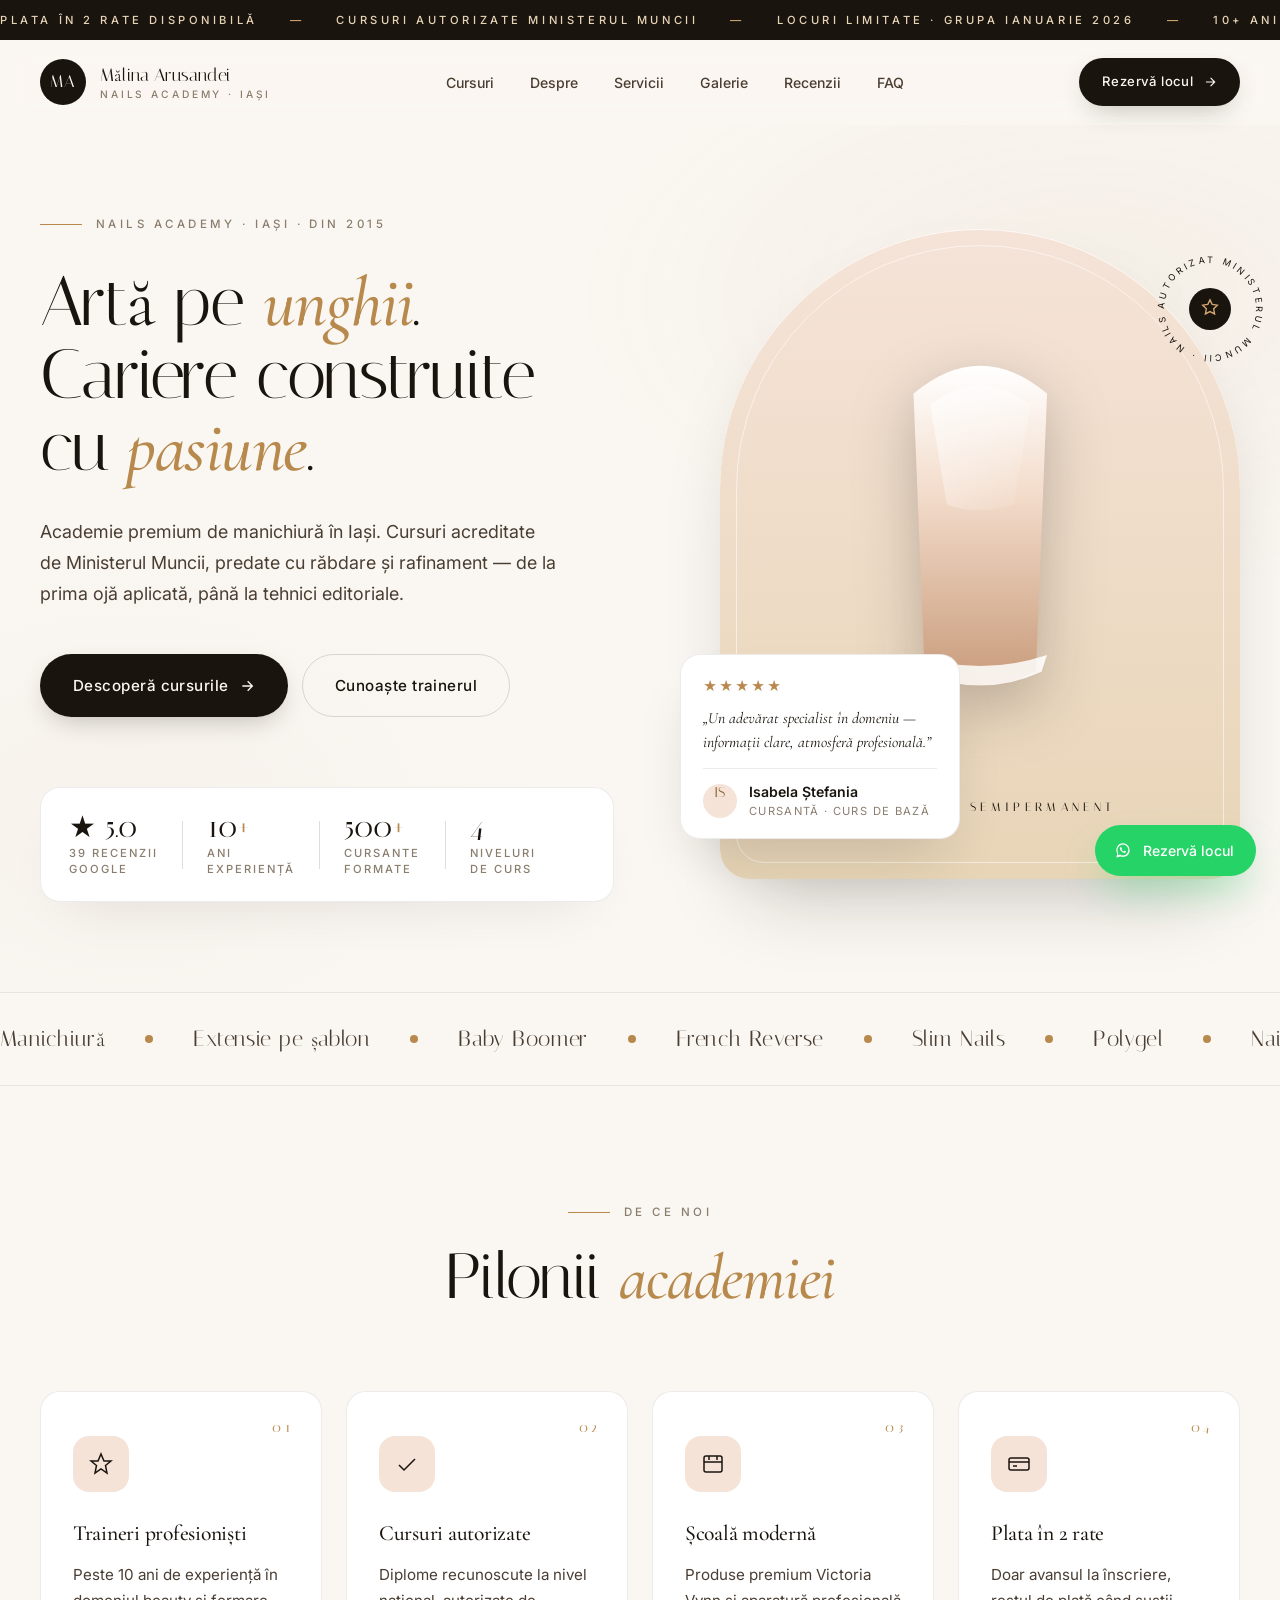
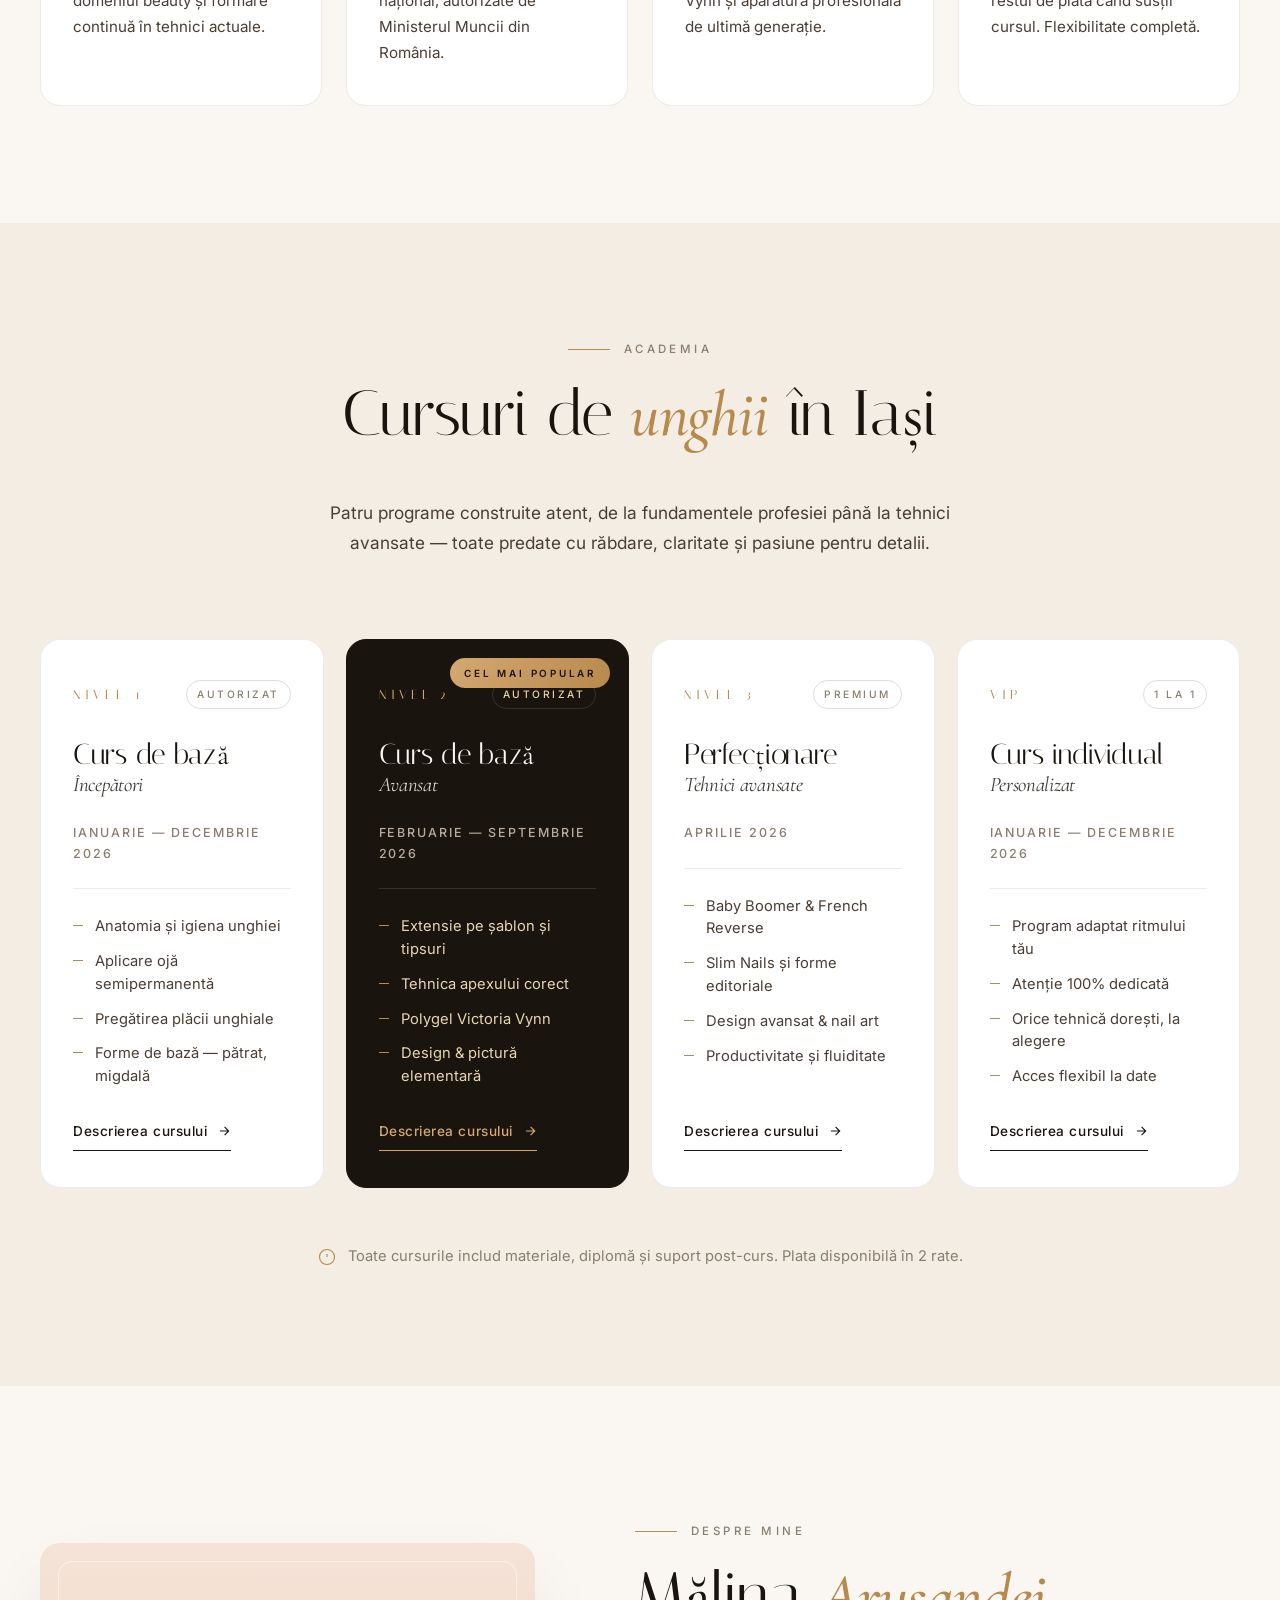
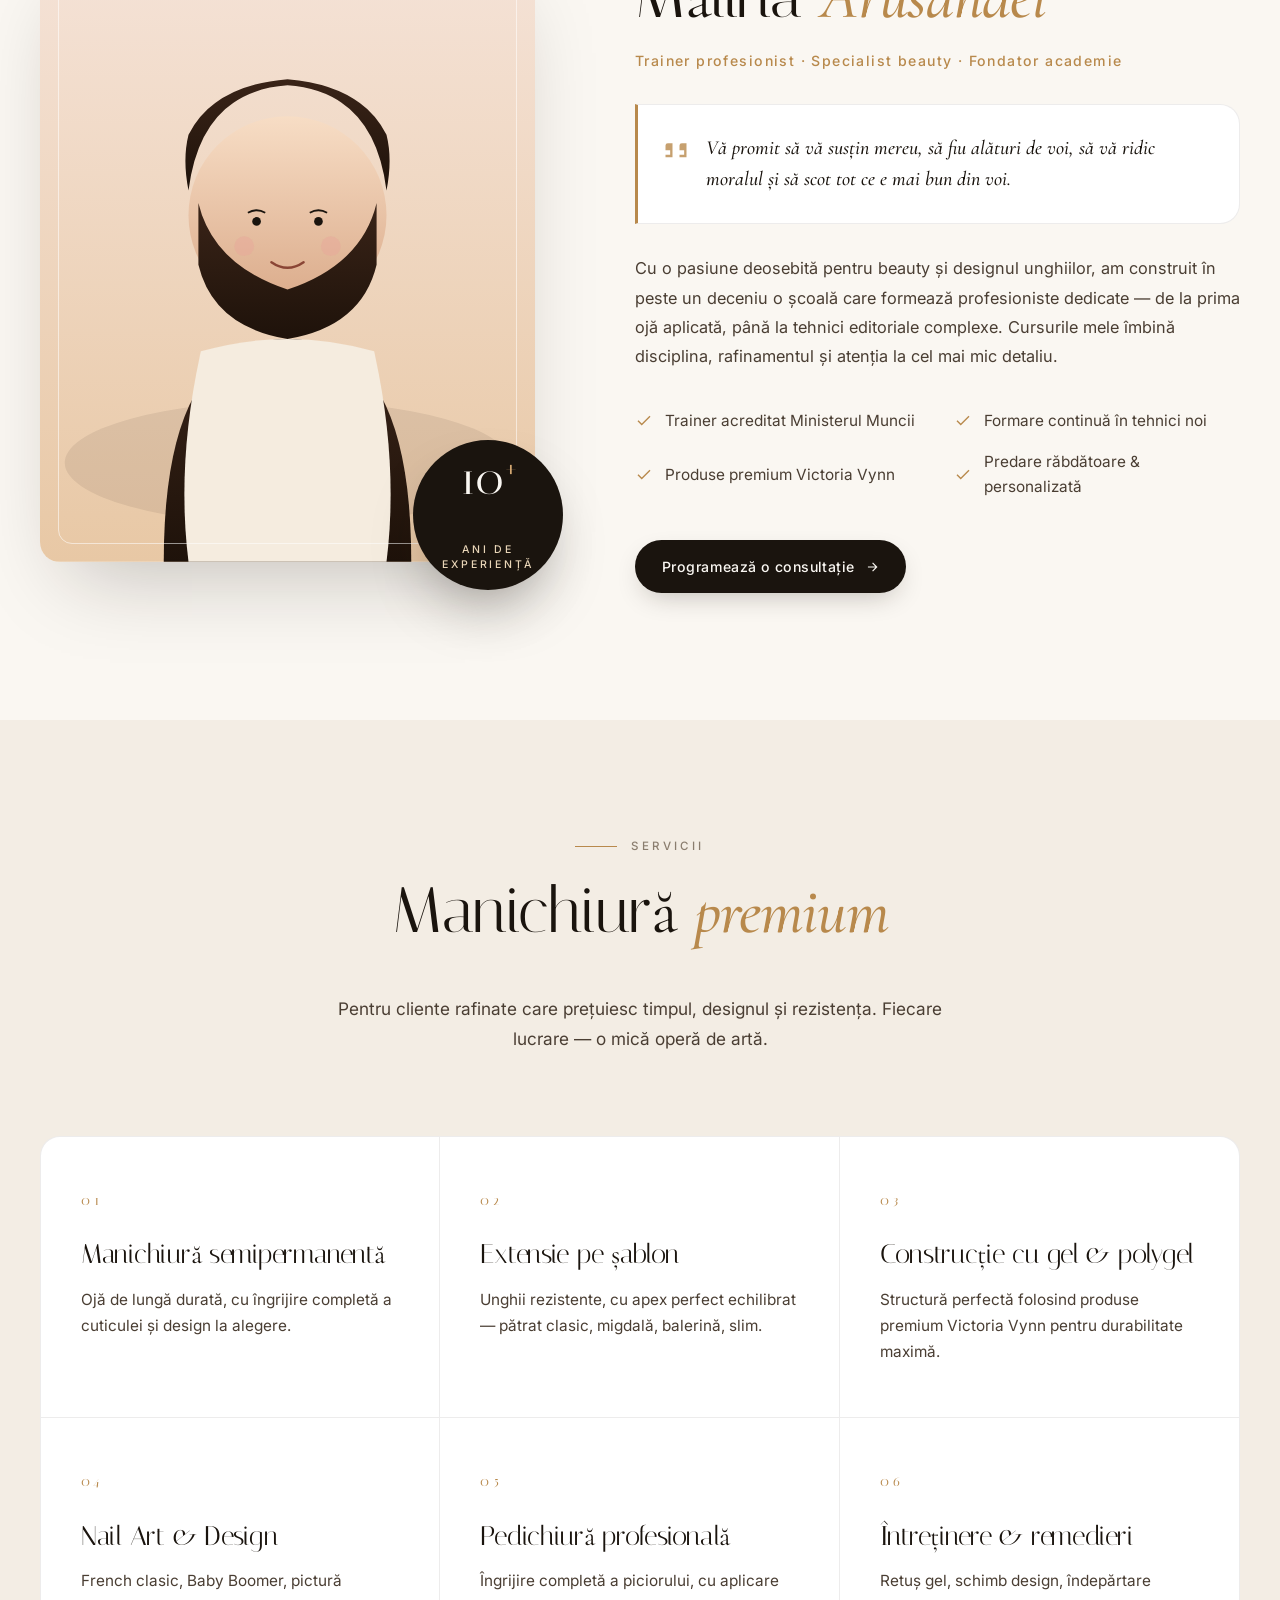
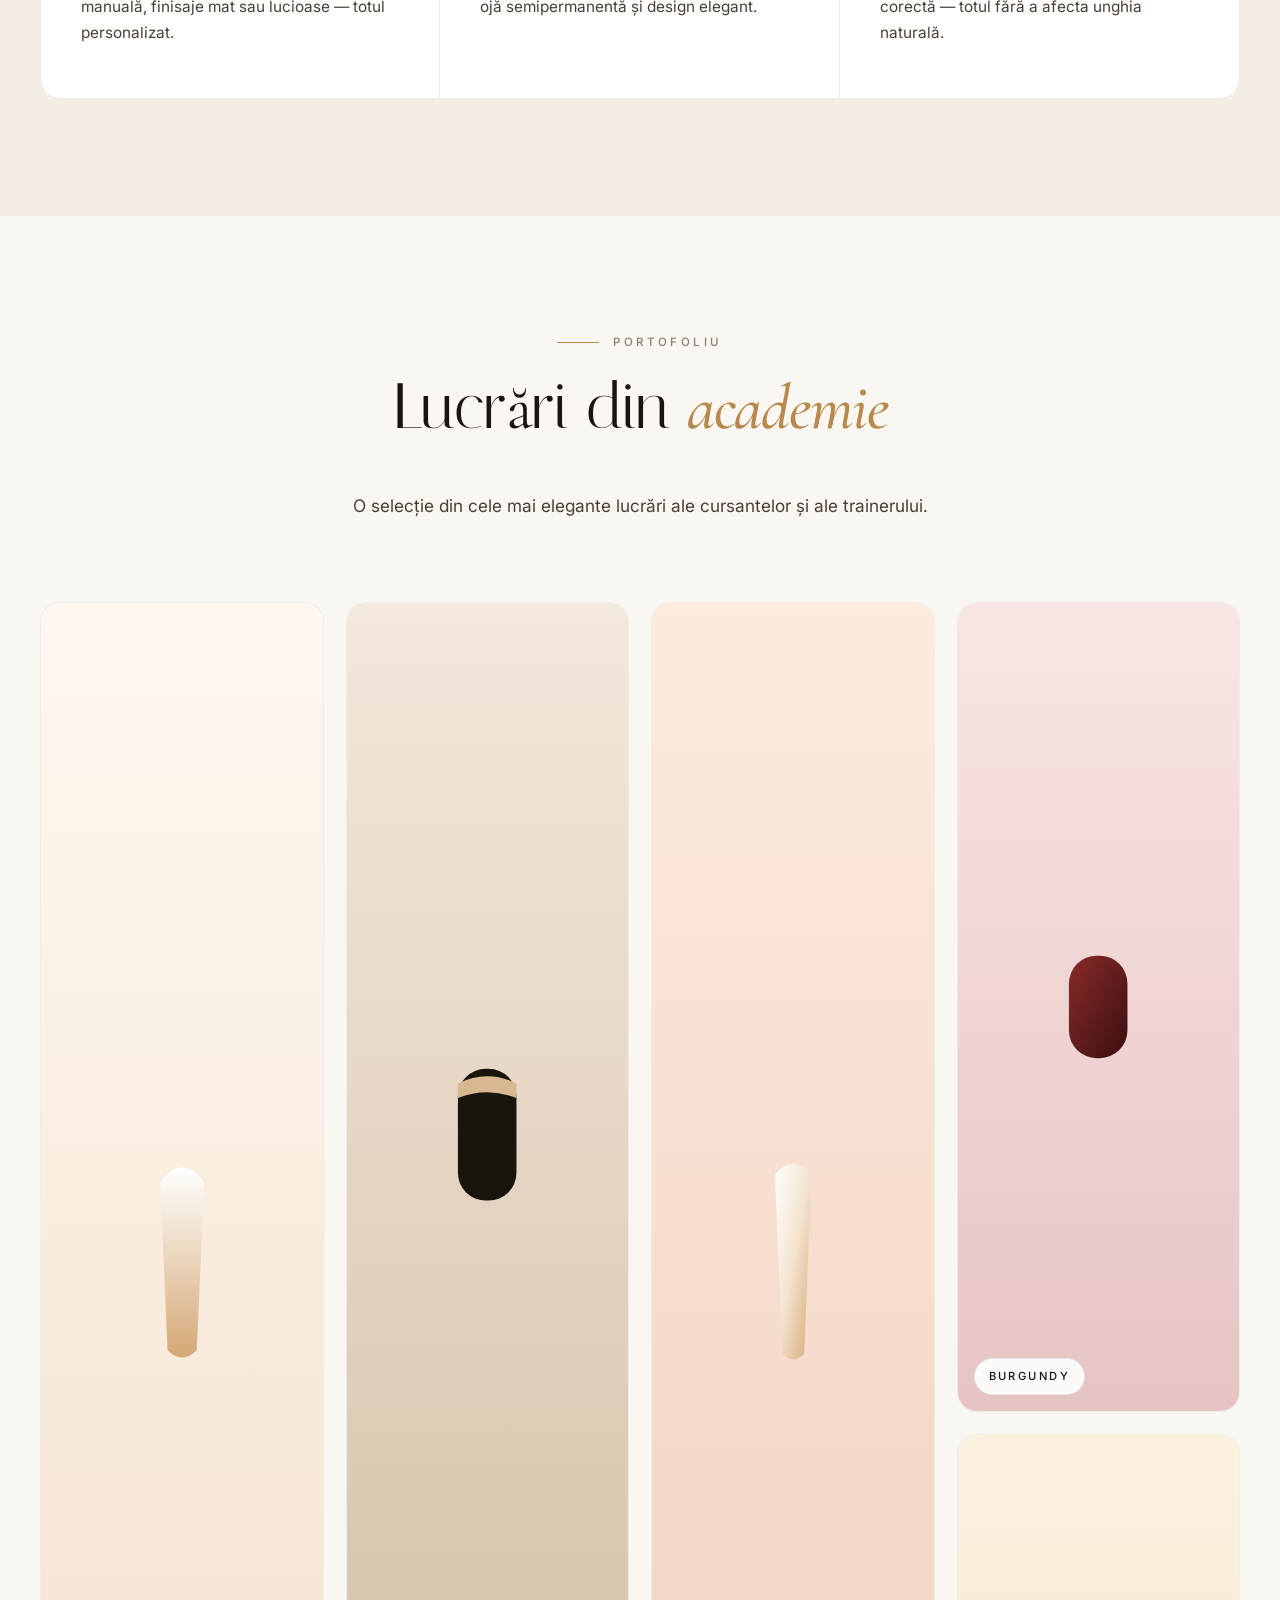
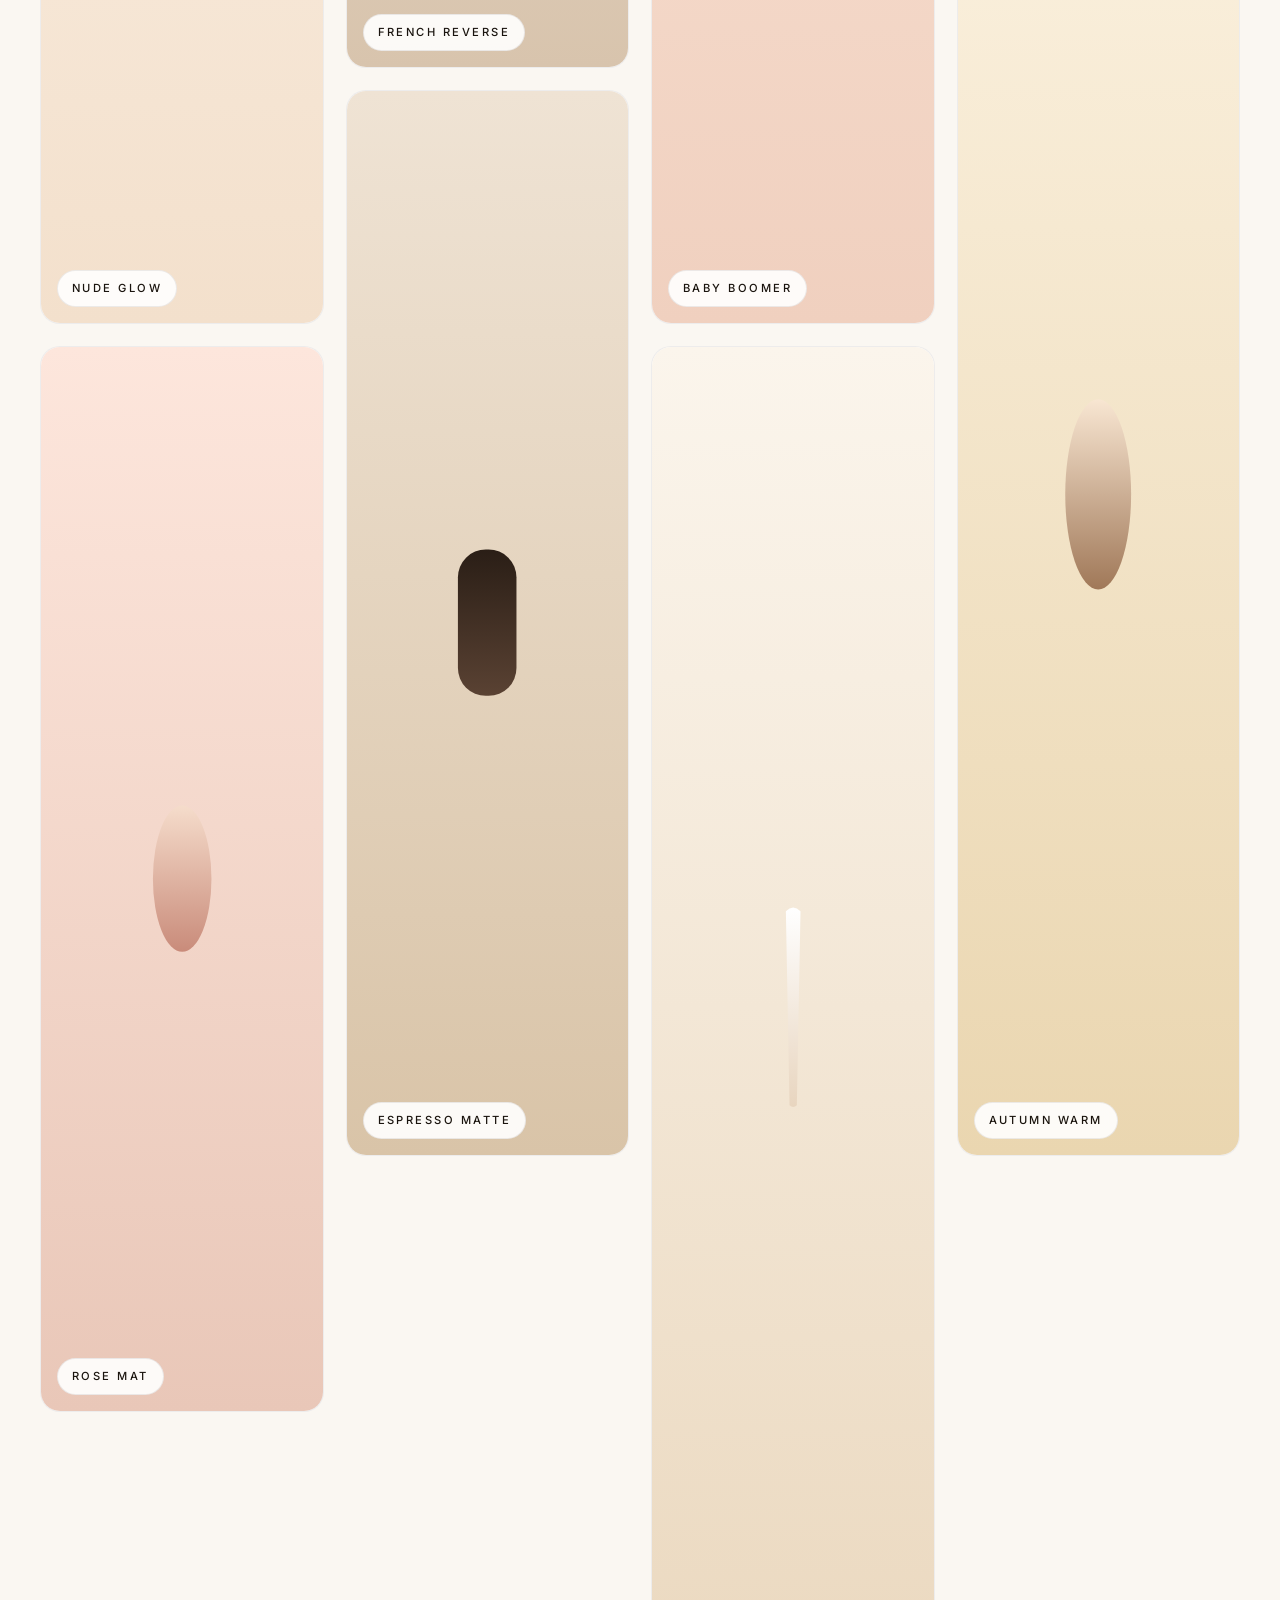
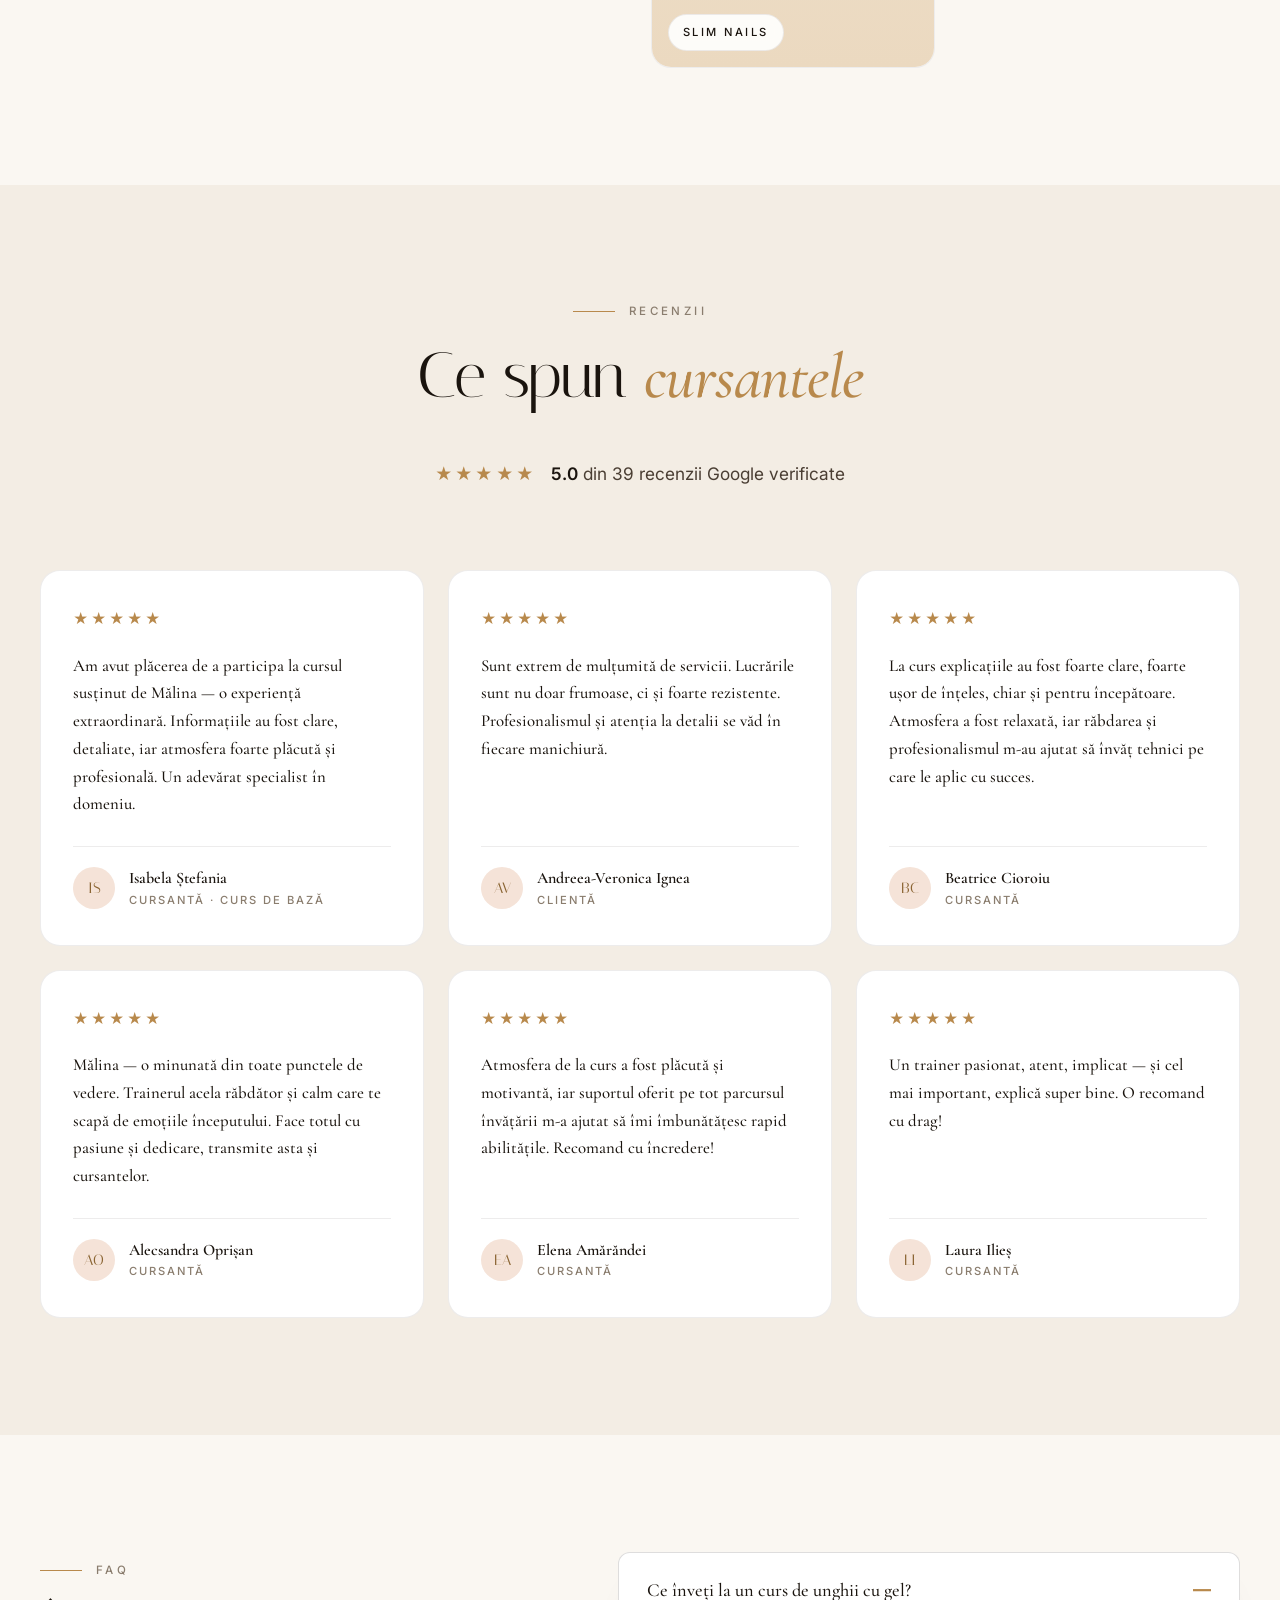
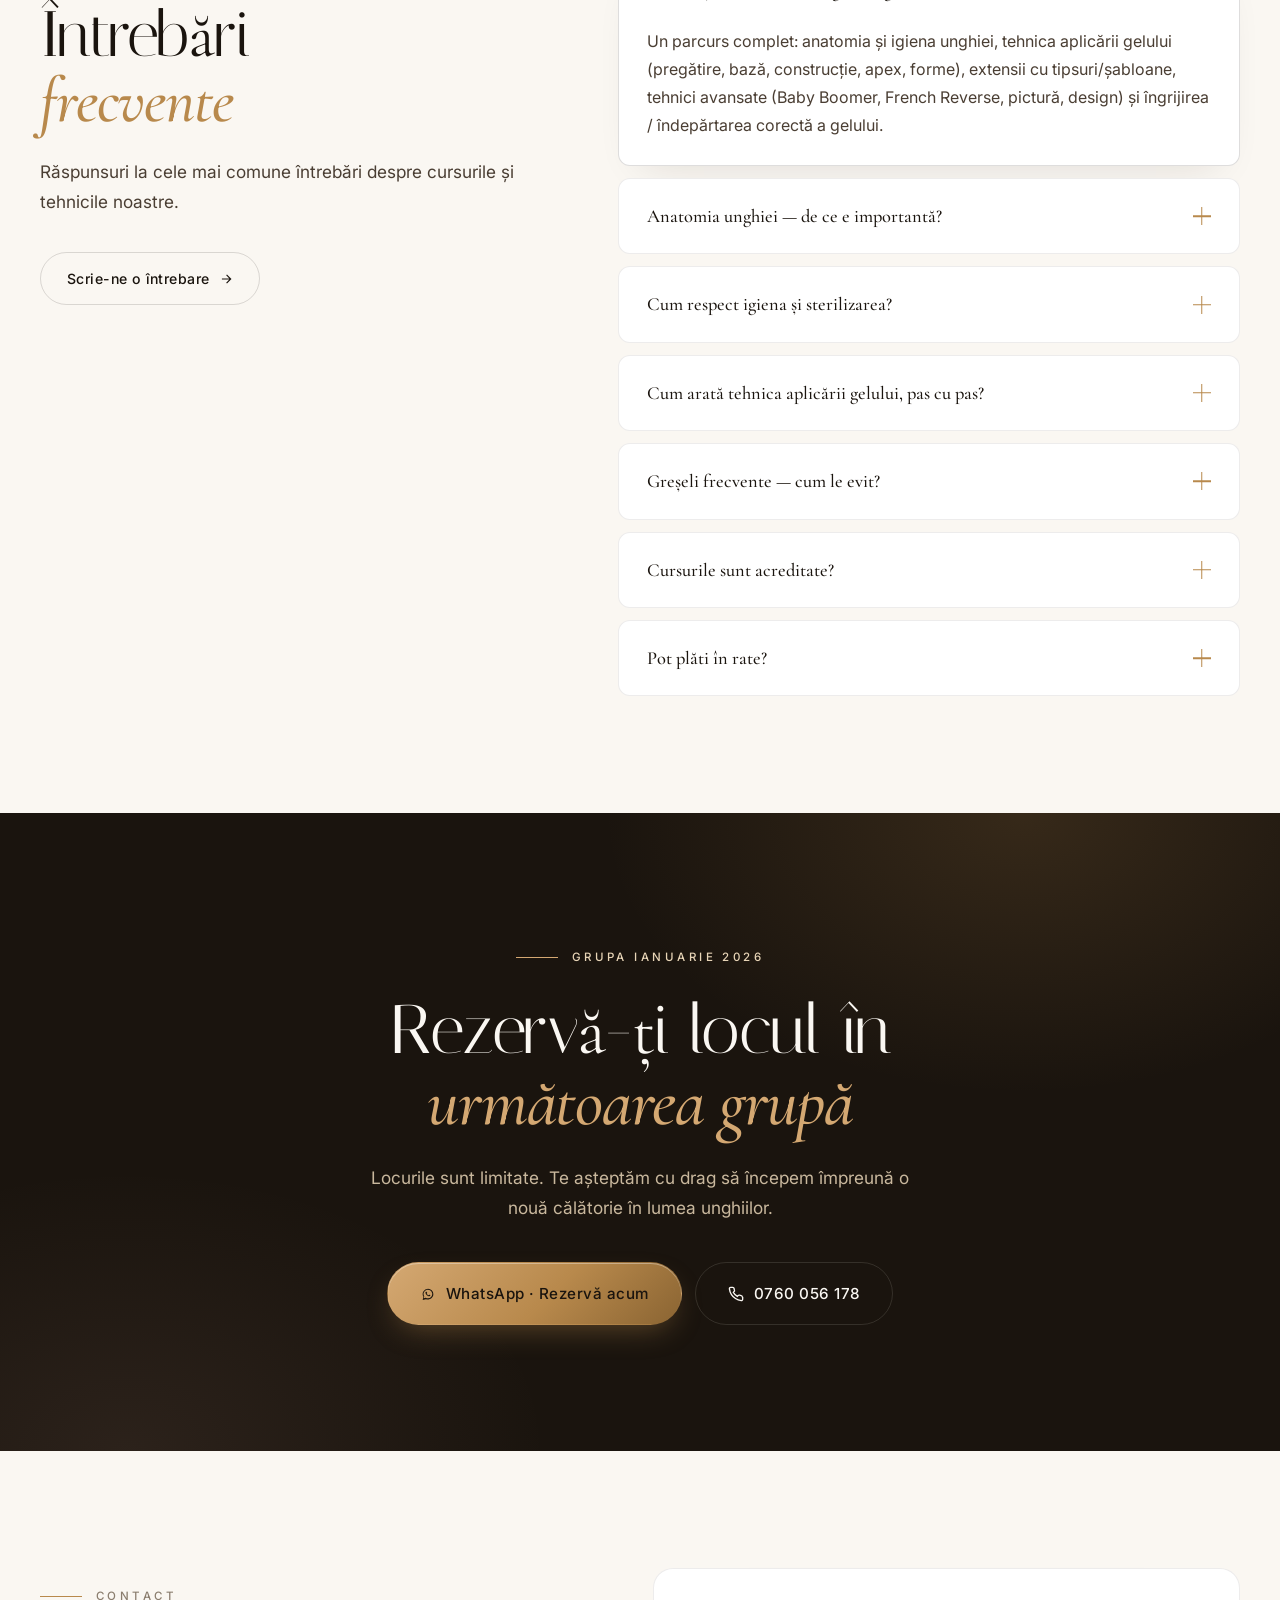
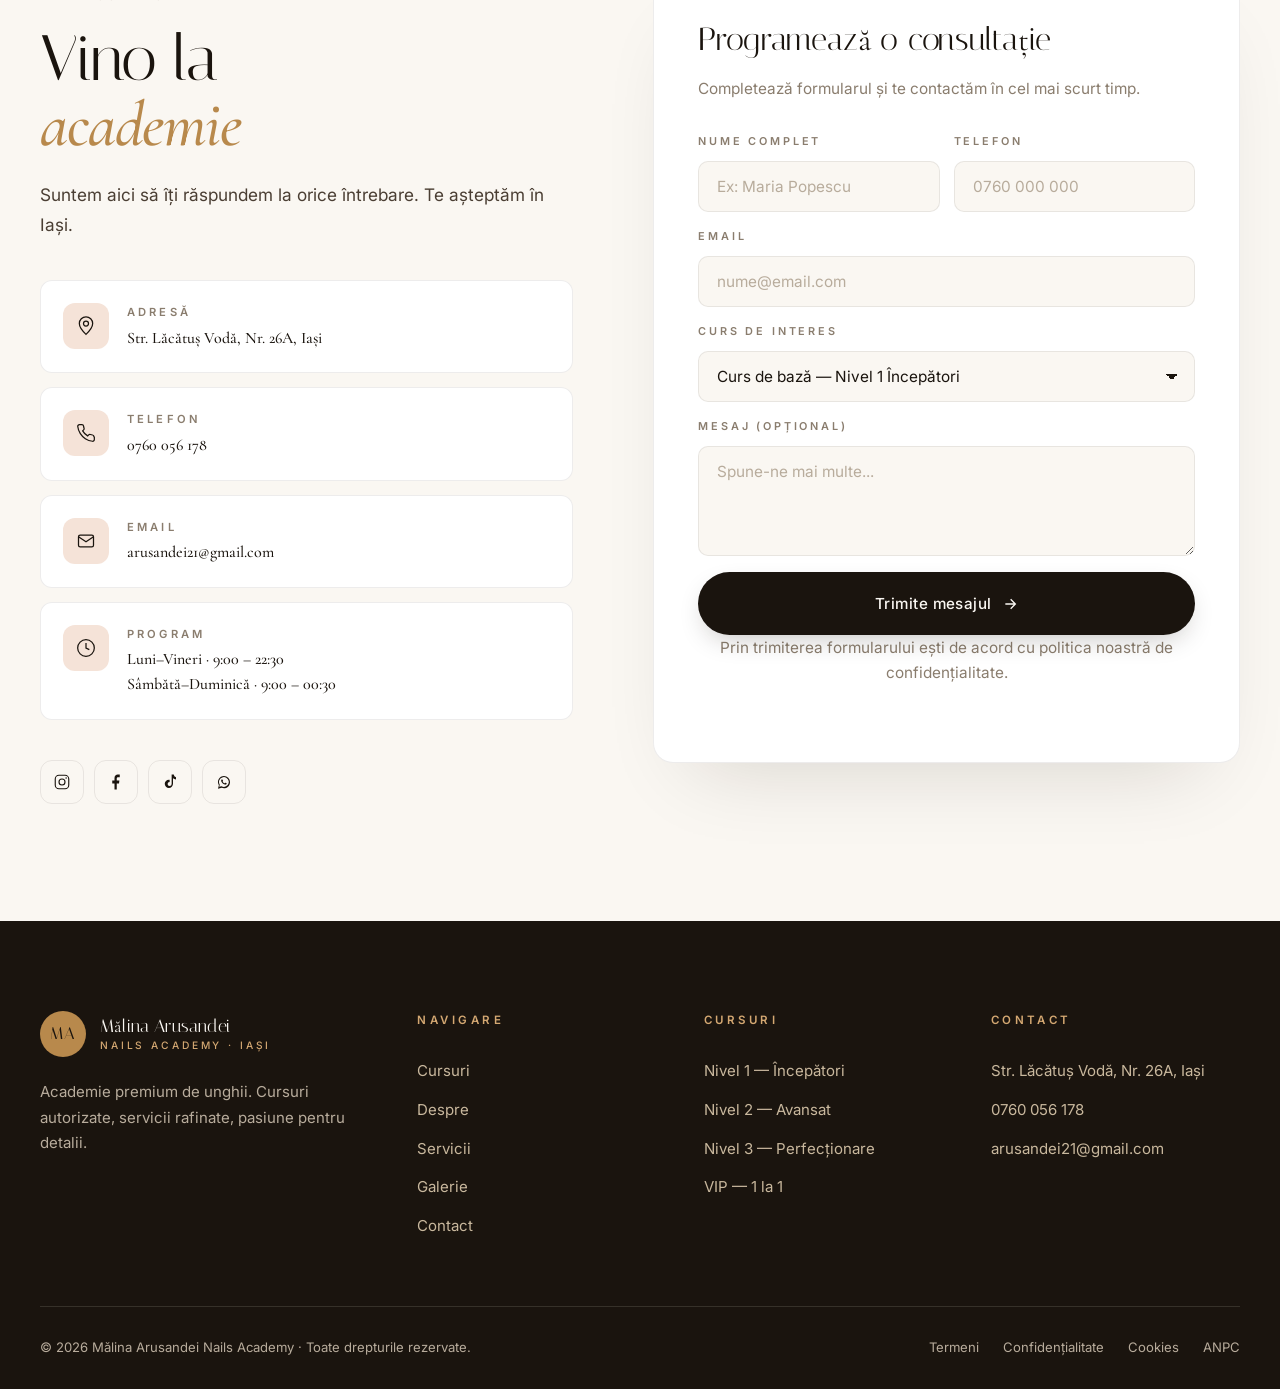
==== commit de0545b6: "Redesign: luxury LIGHT theme with generous spacing and refined composition Made-with: Cursor" ====
--- a/index.html
+++ b/index.html
@@ -5,27 +5,27 @@
   <meta name="viewport" content="width=device-width, initial-scale=1.0" />
   <title>Mălina Arusandei Nails Academy — Cursuri Unghii Iași</title>
   <meta name="description" content="Academie premium de unghii în Iași. Cursuri autorizate de Ministerul Muncii pentru începători, avansați și perfecționare. Trainer profesionist cu peste 10 ani experiență." />
-  <meta name="theme-color" content="#0e0b08" />
+  <meta name="theme-color" content="#faf7f2" />
 
   <link rel="icon" type="image/svg+xml" href="assets/favicon.svg" />
   <link rel="preconnect" href="https://fonts.googleapis.com" />
   <link rel="preconnect" href="https://fonts.gstatic.com" crossorigin />
-  <link href="https://fonts.googleapis.com/css2?family=Cormorant+Garamond:ital,wght@0,300;0,400;0,500;0,600;0,700;1,400&family=Inter:wght@300;400;500;600&family=Italiana&display=swap" rel="stylesheet" />
+  <link href="https://fonts.googleapis.com/css2?family=Cormorant+Garamond:ital,wght@0,300;0,400;0,500;0,600;0,700;1,400;1,500&family=Inter:wght@300;400;500;600&family=Italiana&display=swap" rel="stylesheet" />
   <link rel="stylesheet" href="styles.css" />
 </head>
 <body>
 
   <!-- Announcement bar -->
-  <div class="announcement" aria-label="Promoție">
+  <div class="announcement" aria-label="Anunțuri">
     <div class="announcement__track">
-      <span>Plata în 2 rate disponibilă</span><span class="dot">•</span>
-      <span>Cursuri autorizate Ministerul Muncii</span><span class="dot">•</span>
-      <span>Locuri limitate — Rezervă acum</span><span class="dot">•</span>
-      <span>10+ ani experiență</span><span class="dot">•</span>
-      <span>Plata în 2 rate disponibilă</span><span class="dot">•</span>
-      <span>Cursuri autorizate Ministerul Muncii</span><span class="dot">•</span>
-      <span>Locuri limitate — Rezervă acum</span><span class="dot">•</span>
-      <span>10+ ani experiență</span><span class="dot">•</span>
+      <span>Plata în 2 rate disponibilă</span><span class="dot">—</span>
+      <span>Cursuri autorizate Ministerul Muncii</span><span class="dot">—</span>
+      <span>Locuri limitate · Grupa ianuarie 2026</span><span class="dot">—</span>
+      <span>10+ ani experiență</span><span class="dot">—</span>
+      <span>Plata în 2 rate disponibilă</span><span class="dot">—</span>
+      <span>Cursuri autorizate Ministerul Muncii</span><span class="dot">—</span>
+      <span>Locuri limitate · Grupa ianuarie 2026</span><span class="dot">—</span>
+      <span>10+ ani experiență</span><span class="dot">—</span>
     </div>
   </div>
 
@@ -45,11 +45,11 @@
         <a href="#despre">Despre</a>
         <a href="#servicii">Servicii</a>
         <a href="#galerie">Galerie</a>
-        <a href="#testimoniale">Testimoniale</a>
-        <a href="#faq">Întrebări</a>
+        <a href="#testimoniale">Recenzii</a>
+        <a href="#faq">FAQ</a>
       </nav>
 
-      <a href="#contact" class="btn btn--gold nav__cta">
+      <a href="#contact" class="btn btn--dark nav__cta">
         <span>Rezervă locul</span>
         <svg width="14" height="14" viewBox="0 0 24 24" fill="none" stroke="currentColor" stroke-width="2"><path d="M5 12h14M13 5l7 7-7 7"/></svg>
       </a>
@@ -64,148 +64,184 @@
       <a href="#despre">Despre</a>
       <a href="#servicii">Servicii</a>
       <a href="#galerie">Galerie</a>
-      <a href="#testimoniale">Testimoniale</a>
-      <a href="#faq">Întrebări</a>
-      <a href="#contact" class="btn btn--gold">Rezervă locul</a>
+      <a href="#testimoniale">Recenzii</a>
+      <a href="#faq">FAQ</a>
+      <a href="#contact" class="btn btn--dark">Rezervă locul</a>
     </div>
   </header>
 
   <!-- HERO -->
   <section class="hero" id="home">
-    <div class="hero__bg" aria-hidden="true">
-      <div class="hero__glow hero__glow--1"></div>
-      <div class="hero__glow hero__glow--2"></div>
-      <div class="hero__grain"></div>
-    </div>
-
-    <div class="container hero__grid">
-      <div class="hero__content reveal">
-        <div class="eyebrow">
-          <span class="eyebrow__line"></span>
-          <span>Nails Academy — Iași</span>
-        </div>
-
-        <h1 class="hero__title">
-          Artă pe <em>unghii</em>.<br/>
-          Cariere construite <span class="gold">cu pasiune</span>.
-        </h1>
-
-        <p class="hero__lede">
-          Transformă-ți pasiunea într-o profesie rafinată. Cursuri premium de manichiură,
-          acreditate de Ministerul Muncii, predate 1-la-1 cu atenție la fiecare detaliu —
-          de la începătoare până la perfecționare.
-        </p>
-
-        <div class="hero__cta">
-          <a href="#cursuri" class="btn btn--gold btn--lg">
-            <span>Descoperă cursurile</span>
-            <svg width="16" height="16" viewBox="0 0 24 24" fill="none" stroke="currentColor" stroke-width="2"><path d="M5 12h14M13 5l7 7-7 7"/></svg>
-          </a>
-          <a href="#despre" class="btn btn--ghost btn--lg">
-            <svg width="14" height="14" viewBox="0 0 24 24" fill="currentColor"><path d="M8 5v14l11-7z"/></svg>
-            <span>Cunoaște-mă</span>
-          </a>
-        </div>
-
-        <div class="hero__stats">
-          <div class="stat">
-            <span class="stat__num" data-count="10">0</span><span class="stat__plus">+</span>
-            <span class="stat__label">Ani experiență</span>
-          </div>
-          <div class="stat__divider"></div>
-          <div class="stat">
-            <span class="stat__num" data-count="500">0</span><span class="stat__plus">+</span>
-            <span class="stat__label">Cursante formate</span>
-          </div>
-          <div class="stat__divider"></div>
-          <div class="stat">
-            <span class="stat__num" data-count="39">0</span>
-            <span class="stat__label">Recenzii Google</span>
-            <span class="stat__meta">★ 5.0</span>
-          </div>
-        </div>
-      </div>
-
-      <div class="hero__visual reveal reveal--right">
-        <div class="hero__frame">
-          <div class="hero__shimmer"></div>
+    <div class="container">
+      <div class="hero__grid">
+        <div class="hero__content">
+          <div class="eyebrow reveal">
+            <span class="eyebrow__line"></span>
+            <span>Nails Academy · Iași · din 2015</span>
+          </div>
+
+          <h1 class="hero__title reveal">
+            Artă pe <em>unghii</em>.<br/>
+            Cariere construite<br/>
+            cu <em>pasiune</em>.
+          </h1>
+
+          <p class="hero__lede reveal">
+            Academie premium de manichiură în Iași. Cursuri acreditate de Ministerul Muncii,
+            predate cu răbdare și rafinament — de la prima ojă aplicată, până la tehnici editoriale.
+          </p>
+
+          <div class="hero__cta reveal">
+            <a href="#cursuri" class="btn btn--dark btn--lg">
+              <span>Descoperă cursurile</span>
+              <svg width="16" height="16" viewBox="0 0 24 24" fill="none" stroke="currentColor" stroke-width="2"><path d="M5 12h14M13 5l7 7-7 7"/></svg>
+            </a>
+            <a href="#despre" class="btn btn--ghost btn--lg">
+              <span>Cunoaște trainerul</span>
+            </a>
+          </div>
+
+          <div class="hero__trust reveal">
+            <div class="trust__item">
+              <strong>★ 5.0</strong>
+              <span>39 recenzii<br/>Google</span>
+            </div>
+            <div class="trust__divider"></div>
+            <div class="trust__item">
+              <strong>10<span class="plus">+</span></strong>
+              <span>ani<br/>experiență</span>
+            </div>
+            <div class="trust__divider"></div>
+            <div class="trust__item">
+              <strong>500<span class="plus">+</span></strong>
+              <span>cursante<br/>formate</span>
+            </div>
+            <div class="trust__divider"></div>
+            <div class="trust__item">
+              <strong>4</strong>
+              <span>niveluri<br/>de curs</span>
+            </div>
+          </div>
+        </div>
+
+        <div class="hero__visual reveal reveal--right">
           <div class="hero__card">
-            <svg class="hero__nail" viewBox="0 0 200 320" xmlns="http://www.w3.org/2000/svg" aria-hidden="true">
+            <div class="hero__card-inner">
+              <svg class="hero__nail" viewBox="0 0 200 320" xmlns="http://www.w3.org/2000/svg" aria-hidden="true">
+                <defs>
+                  <linearGradient id="nailGrad" x1="0" y1="0" x2="0" y2="1">
+                    <stop offset="0%" stop-color="#fff"/>
+                    <stop offset="40%" stop-color="#f3dccb"/>
+                    <stop offset="100%" stop-color="#c89b7a"/>
+                  </linearGradient>
+                  <linearGradient id="nailShine" x1="0" y1="0" x2="1" y2="1">
+                    <stop offset="0%" stop-color="#ffffff" stop-opacity="0.9"/>
+                    <stop offset="100%" stop-color="#ffffff" stop-opacity="0"/>
+                  </linearGradient>
+                </defs>
+                <path d="M40 40 Q100 -10 160 40 L150 290 Q100 315 50 290 Z" fill="url(#nailGrad)"/>
+                <path d="M55 50 Q100 15 145 50 L130 140 Q100 150 70 140 Z" fill="url(#nailShine)" opacity="0.7"/>
+                <path d="M40 275 Q100 295 160 275 L155 290 Q100 315 45 290 Z" fill="#ffffff" opacity="0.85"/>
+              </svg>
+              <span class="hero__card-label">Nude Glow · Semipermanent</span>
+            </div>
+          </div>
+
+          <div class="hero__review">
+            <div class="hero__review-stars">★★★★★</div>
+            <p>„Un adevărat specialist în domeniu — informații clare, atmosferă profesională.”</p>
+            <footer>
+              <span class="hero__review-avatar">IS</span>
+              <span>
+                <strong>Isabela Ștefania</strong>
+                <small>Cursantă · Curs de bază</small>
+              </span>
+            </footer>
+          </div>
+
+          <div class="hero__seal">
+            <svg viewBox="0 0 120 120" aria-hidden="true">
               <defs>
-                <linearGradient id="nailGrad" x1="0" y1="0" x2="1" y2="1">
-                  <stop offset="0%" stop-color="#f9e6d4"/>
-                  <stop offset="45%" stop-color="#e8c8a5"/>
-                  <stop offset="100%" stop-color="#b8896a"/>
-                </linearGradient>
-                <linearGradient id="nailShine" x1="0" y1="0" x2="1" y2="1">
-                  <stop offset="0%" stop-color="#ffffff" stop-opacity="0.6"/>
-                  <stop offset="100%" stop-color="#ffffff" stop-opacity="0"/>
-                </linearGradient>
+                <path id="circlePath" d="M60,60 m-46,0 a46,46 0 1,1 92,0 a46,46 0 1,1 -92,0"/>
               </defs>
-              <path d="M40 40 Q100 -10 160 40 L150 280 Q100 310 50 280 Z" fill="url(#nailGrad)"/>
-              <path d="M55 50 Q100 15 145 50 L130 120 Q100 135 70 120 Z" fill="url(#nailShine)"/>
-              <path d="M40 260 Q100 285 160 260 L155 285 Q100 310 45 285 Z" fill="#fff8f0" opacity="0.9"/>
+              <text font-size="9" letter-spacing="3" fill="currentColor">
+                <textPath href="#circlePath">
+                  AUTORIZAT MINISTERUL MUNCII · NAILS ACADEMY ·
+                </textPath>
+              </text>
             </svg>
-          </div>
-          <div class="hero__badge">
-            <div class="hero__badge-ring"></div>
-            <span>Autorizat</span>
-            <strong>Ministerul<br/>Muncii</strong>
-          </div>
-
-          <div class="hero__chip hero__chip--1">
-            <span class="chip__dot"></span>
-            <span>Grupă nouă — ianuarie 2026</span>
-          </div>
-
-          <div class="hero__chip hero__chip--2">
-            <span>★ 5.0</span>
-            <small>din 39 recenzii Google</small>
-          </div>
-        </div>
-      </div>
-    </div>
-
-    <div class="hero__marquee" aria-hidden="true">
-      <div class="marquee__track">
-        <span>Manichiură · Extensie pe șablon · Baby Boomer · French · Slim Nails · Polygel · Semipermanent · Nail Art · Pedichiură</span>
-        <span>Manichiură · Extensie pe șablon · Baby Boomer · French · Slim Nails · Polygel · Semipermanent · Nail Art · Pedichiură</span>
-      </div>
-    </div>
-  </section>
+            <div class="hero__seal-center">
+              <svg viewBox="0 0 24 24" fill="none" stroke="currentColor" stroke-width="1.5"><path d="M12 2l2.4 5 5.6.8-4 4 1 5.6L12 14.8 7 17.4l1-5.6-4-4 5.6-.8z"/></svg>
+            </div>
+          </div>
+        </div>
+      </div>
+    </div>
+  </section>
+
+  <!-- Marquee -->
+  <div class="marquee" aria-hidden="true">
+    <div class="marquee__track">
+      <span>Manichiură</span><i></i>
+      <span>Extensie pe șablon</span><i></i>
+      <span>Baby Boomer</span><i></i>
+      <span>French Reverse</span><i></i>
+      <span>Slim Nails</span><i></i>
+      <span>Polygel</span><i></i>
+      <span>Nail Art</span><i></i>
+      <span>Pedichiură</span><i></i>
+      <span>Manichiură</span><i></i>
+      <span>Extensie pe șablon</span><i></i>
+      <span>Baby Boomer</span><i></i>
+      <span>French Reverse</span><i></i>
+      <span>Slim Nails</span><i></i>
+      <span>Polygel</span><i></i>
+      <span>Nail Art</span><i></i>
+      <span>Pedichiură</span><i></i>
+    </div>
+  </div>
 
   <!-- VALUES -->
-  <section class="values">
-    <div class="container">
+  <section class="section values">
+    <div class="container">
+      <div class="section__head reveal">
+        <span class="eyebrow"><span class="eyebrow__line"></span><span>De ce noi</span></span>
+        <h2 class="section__title">Pilonii <em>academiei</em></h2>
+      </div>
+
       <div class="values__grid">
-        <div class="value reveal">
+        <article class="value reveal">
+          <span class="value__num">01</span>
           <div class="value__icon">
             <svg viewBox="0 0 24 24" fill="none" stroke="currentColor" stroke-width="1.5"><path d="M12 2l3 7h7l-5.5 4.5L18 21l-6-4-6 4 1.5-7.5L2 9h7z"/></svg>
           </div>
           <h3>Traineri profesioniști</h3>
-          <p>Peste 10 ani de experiență în domeniul beauty și formare continuă.</p>
-        </div>
-        <div class="value reveal">
+          <p>Peste 10 ani de experiență în domeniul beauty și formare continuă în tehnici actuale.</p>
+        </article>
+        <article class="value reveal">
+          <span class="value__num">02</span>
           <div class="value__icon">
             <svg viewBox="0 0 24 24" fill="none" stroke="currentColor" stroke-width="1.5"><path d="M20 7L9 18l-5-5"/></svg>
           </div>
           <h3>Cursuri autorizate</h3>
-          <p>Diplome recunoscute, autorizate de Ministerul Muncii.</p>
-        </div>
-        <div class="value reveal">
+          <p>Diplome recunoscute la nivel național, autorizate de Ministerul Muncii din România.</p>
+        </article>
+        <article class="value reveal">
+          <span class="value__num">03</span>
           <div class="value__icon">
             <svg viewBox="0 0 24 24" fill="none" stroke="currentColor" stroke-width="1.5"><rect x="3" y="4" width="18" height="16" rx="2"/><path d="M3 10h18M8 4v4M16 4v4"/></svg>
           </div>
           <h3>Școală modernă</h3>
-          <p>Produse premium și aparatură de ultimă generație.</p>
-        </div>
-        <div class="value reveal">
+          <p>Produse premium Victoria Vynn și aparatură profesională de ultimă generație.</p>
+        </article>
+        <article class="value reveal">
+          <span class="value__num">04</span>
           <div class="value__icon">
             <svg viewBox="0 0 24 24" fill="none" stroke="currentColor" stroke-width="1.5"><rect x="2" y="6" width="20" height="12" rx="2"/><path d="M2 10h20M6 14h4"/></svg>
           </div>
           <h3>Plata în 2 rate</h3>
-          <p>Doar avans la înscriere, restul când susții cursul.</p>
-        </div>
+          <p>Doar avansul la înscriere, restul de plată când susții cursul. Flexibilitate completă.</p>
+        </article>
       </div>
     </div>
   </section>
@@ -216,37 +252,36 @@
       <div class="section__head reveal">
         <span class="eyebrow"><span class="eyebrow__line"></span><span>Academia</span></span>
         <h2 class="section__title">Cursuri de <em>unghii</em> în Iași</h2>
-        <p class="section__lede">Programe construite pas cu pas, de la fundamentele profesiei până la tehnici avansate — toate predate cu răbdare, claritate și pasiune.</p>
+        <p class="section__lede">Patru programe construite atent, de la fundamentele profesiei până la tehnici avansate — toate predate cu răbdare, claritate și pasiune pentru detalii.</p>
       </div>
 
       <div class="courses__grid">
         <article class="course reveal">
-          <div class="course__head">
+          <div class="course__top">
             <span class="course__level">Nivel 1</span>
             <span class="course__badge">Autorizat</span>
           </div>
-          <h3 class="course__title">Curs de bază <br/><span>Începători</span></h3>
+          <h3 class="course__title">Curs de bază<br/><em>Începători</em></h3>
           <p class="course__period">Ianuarie — Decembrie 2026</p>
           <ul class="course__list">
             <li>Anatomia și igiena unghiei</li>
             <li>Aplicare ojă semipermanentă</li>
-            <li>Pregătire corectă a plăcii unghiale</li>
+            <li>Pregătirea plăcii unghiale</li>
             <li>Forme de bază — pătrat, migdală</li>
           </ul>
           <a href="#contact" class="course__cta">
             <span>Descrierea cursului</span>
             <svg width="14" height="14" viewBox="0 0 24 24" fill="none" stroke="currentColor" stroke-width="2"><path d="M5 12h14M13 5l7 7-7 7"/></svg>
           </a>
-          <div class="course__glow"></div>
         </article>
 
         <article class="course course--featured reveal">
           <div class="course__ribbon">Cel mai popular</div>
-          <div class="course__head">
+          <div class="course__top">
             <span class="course__level">Nivel 2</span>
             <span class="course__badge">Autorizat</span>
           </div>
-          <h3 class="course__title">Curs de bază <br/><span>Avansat</span></h3>
+          <h3 class="course__title">Curs de bază<br/><em>Avansat</em></h3>
           <p class="course__period">Februarie — Septembrie 2026</p>
           <ul class="course__list">
             <li>Extensie pe șablon și tipsuri</li>
@@ -258,15 +293,14 @@
             <span>Descrierea cursului</span>
             <svg width="14" height="14" viewBox="0 0 24 24" fill="none" stroke="currentColor" stroke-width="2"><path d="M5 12h14M13 5l7 7-7 7"/></svg>
           </a>
-          <div class="course__glow"></div>
         </article>
 
         <article class="course reveal">
-          <div class="course__head">
+          <div class="course__top">
             <span class="course__level">Nivel 3</span>
             <span class="course__badge">Premium</span>
           </div>
-          <h3 class="course__title">Perfecționare <br/><span>Tehnici avansate</span></h3>
+          <h3 class="course__title">Perfecționare<br/><em>Tehnici avansate</em></h3>
           <p class="course__period">Aprilie 2026</p>
           <ul class="course__list">
             <li>Baby Boomer & French Reverse</li>
@@ -278,110 +312,121 @@
             <span>Descrierea cursului</span>
             <svg width="14" height="14" viewBox="0 0 24 24" fill="none" stroke="currentColor" stroke-width="2"><path d="M5 12h14M13 5l7 7-7 7"/></svg>
           </a>
-          <div class="course__glow"></div>
         </article>
 
         <article class="course reveal">
-          <div class="course__head">
+          <div class="course__top">
             <span class="course__level">VIP</span>
             <span class="course__badge">1 la 1</span>
           </div>
-          <h3 class="course__title">Curs individual <br/><span>Personalizat</span></h3>
+          <h3 class="course__title">Curs individual<br/><em>Personalizat</em></h3>
           <p class="course__period">Ianuarie — Decembrie 2026</p>
           <ul class="course__list">
             <li>Program adaptat ritmului tău</li>
             <li>Atenție 100% dedicată</li>
-            <li>Orice tehnică dorești, pe alese</li>
-            <li>Acces flexibil la datele cursului</li>
+            <li>Orice tehnică dorești, la alegere</li>
+            <li>Acces flexibil la date</li>
           </ul>
           <a href="#contact" class="course__cta">
             <span>Descrierea cursului</span>
             <svg width="14" height="14" viewBox="0 0 24 24" fill="none" stroke="currentColor" stroke-width="2"><path d="M5 12h14M13 5l7 7-7 7"/></svg>
           </a>
-          <div class="course__glow"></div>
         </article>
       </div>
 
       <div class="courses__note reveal">
         <svg width="18" height="18" viewBox="0 0 24 24" fill="none" stroke="currentColor" stroke-width="1.5"><circle cx="12" cy="12" r="10"/><path d="M12 8v4M12 16h.01"/></svg>
-        <span>Toate cursurile includ materiale, diplomă și suport post-curs. Plata se poate face în 2 rate.</span>
+        <span>Toate cursurile includ materiale, diplomă și suport post-curs. Plata disponibilă în 2 rate.</span>
       </div>
     </div>
   </section>
 
   <!-- ABOUT -->
   <section class="section about" id="despre">
-    <div class="container about__grid">
-      <div class="about__visual reveal">
-        <div class="about__photo">
-          <div class="about__photo-inner">
-            <svg viewBox="0 0 400 500" xmlns="http://www.w3.org/2000/svg" aria-hidden="true">
-              <defs>
-                <linearGradient id="portraitGrad" x1="0" y1="0" x2="1" y2="1">
-                  <stop offset="0%" stop-color="#3a2a1f"/>
-                  <stop offset="100%" stop-color="#1a130d"/>
-                </linearGradient>
-                <linearGradient id="skinGrad" x1="0" y1="0" x2="0" y2="1">
-                  <stop offset="0%" stop-color="#f5d9c1"/>
-                  <stop offset="100%" stop-color="#d4a887"/>
-                </linearGradient>
-              </defs>
-              <rect width="400" height="500" fill="url(#portraitGrad)"/>
-              <circle cx="200" cy="190" r="70" fill="url(#skinGrad)"/>
-              <path d="M110 500 Q110 330 200 330 Q290 330 290 500 Z" fill="url(#skinGrad)"/>
-              <path d="M130 170 Q200 90 270 170 Q260 140 200 130 Q140 140 130 170" fill="#1a130d"/>
-              <circle cx="175" cy="195" r="3" fill="#1a130d"/>
-              <circle cx="225" cy="195" r="3" fill="#1a130d"/>
-              <path d="M185 230 Q200 240 215 230" fill="none" stroke="#8a5a3a" stroke-width="2"/>
-            </svg>
-          </div>
-          <div class="about__photo-frame"></div>
-        </div>
-        <div class="about__badge">
-          <strong>10<span>+</span></strong>
-          <span>ani de<br/>experiență</span>
-        </div>
-      </div>
-
-      <div class="about__content reveal">
-        <span class="eyebrow"><span class="eyebrow__line"></span><span>Despre mine</span></span>
-        <h2 class="section__title">Mălina <em>Arusandei</em></h2>
-        <p class="about__role">Trainer profesionist · Specialist beauty · Fondator academie</p>
-
-        <div class="about__quote">
-          <svg viewBox="0 0 24 24" fill="currentColor" aria-hidden="true"><path d="M9 7H5a2 2 0 0 0-2 2v4h4v4H3v2h6V9zm12 0h-4a2 2 0 0 0-2 2v4h4v4h-4v2h6V9z"/></svg>
-          <p>„Vă promit să vă susțin mereu, să fiu alături de voi, să vă ridic moralul și să scot tot ce e mai bun din voi.”</p>
-        </div>
-
-        <p class="about__text">
-          Cu o pasiune deosebită pentru beauty și designul unghiilor, am construit în peste un deceniu o școală
-          care formează profesioniste dedicate — de la prima ojă aplicată, până la tehnici editoriale complexe.
-          Cursurile mele îmbină disciplina, rafinamentul și atenția la cel mai mic detaliu.
-        </p>
-
-        <div class="about__features">
-          <div class="about__feature">
-            <svg viewBox="0 0 24 24" fill="none" stroke="currentColor" stroke-width="1.5"><path d="M20 7L9 18l-5-5"/></svg>
-            <span>Trainer acreditat Ministerul Muncii</span>
-          </div>
-          <div class="about__feature">
-            <svg viewBox="0 0 24 24" fill="none" stroke="currentColor" stroke-width="1.5"><path d="M20 7L9 18l-5-5"/></svg>
-            <span>Formare continuă în tehnici noi</span>
-          </div>
-          <div class="about__feature">
-            <svg viewBox="0 0 24 24" fill="none" stroke="currentColor" stroke-width="1.5"><path d="M20 7L9 18l-5-5"/></svg>
-            <span>Produse premium Victoria Vynn</span>
-          </div>
-          <div class="about__feature">
-            <svg viewBox="0 0 24 24" fill="none" stroke="currentColor" stroke-width="1.5"><path d="M20 7L9 18l-5-5"/></svg>
-            <span>Predare răbdătoare & personalizată</span>
-          </div>
-        </div>
-
-        <a href="#contact" class="btn btn--gold">
-          <span>Programează o consultație</span>
-          <svg width="14" height="14" viewBox="0 0 24 24" fill="none" stroke="currentColor" stroke-width="2"><path d="M5 12h14M13 5l7 7-7 7"/></svg>
-        </a>
+    <div class="container">
+      <div class="about__grid">
+        <div class="about__visual reveal">
+          <div class="about__photo">
+            <div class="about__photo-art">
+              <svg viewBox="0 0 400 500" xmlns="http://www.w3.org/2000/svg" aria-hidden="true" preserveAspectRatio="xMidYMid slice">
+                <defs>
+                  <linearGradient id="bgPortrait" x1="0" y1="0" x2="0" y2="1">
+                    <stop offset="0%" stop-color="#f5e3d8"/>
+                    <stop offset="100%" stop-color="#e8c8a5"/>
+                  </linearGradient>
+                  <linearGradient id="skin" x1="0" y1="0" x2="0" y2="1">
+                    <stop offset="0%" stop-color="#f7ddc5"/>
+                    <stop offset="100%" stop-color="#d9a887"/>
+                  </linearGradient>
+                  <linearGradient id="hair" x1="0" y1="0" x2="0" y2="1">
+                    <stop offset="0%" stop-color="#3a2418"/>
+                    <stop offset="100%" stop-color="#1e120a"/>
+                  </linearGradient>
+                </defs>
+                <rect width="400" height="500" fill="url(#bgPortrait)"/>
+                <ellipse cx="200" cy="420" rx="180" ry="50" fill="#1a140e" opacity="0.08"/>
+                <path d="M100 500 Q100 320 200 320 Q300 320 300 500 Z" fill="url(#hair)"/>
+                <path d="M130 330 Q200 310 270 330 Q290 420 280 500 L120 500 Q110 420 130 330 Z" fill="#f5ecdf"/>
+                <circle cx="200" cy="220" r="80" fill="url(#skin)"/>
+                <path d="M120 200 Q130 120 200 115 Q270 120 280 200 Q285 175 280 155 Q260 115 200 110 Q140 115 120 155 Q115 175 120 200" fill="url(#hair)"/>
+                <path d="M128 210 Q140 260 200 280 Q260 260 272 210 L272 260 Q260 310 200 320 Q140 310 128 260 Z" fill="url(#hair)"/>
+                <circle cx="175" cy="225" r="3.5" fill="#1a140e"/>
+                <circle cx="225" cy="225" r="3.5" fill="#1a140e"/>
+                <path d="M168 218 Q175 214 182 218" stroke="#1a140e" stroke-width="1.5" fill="none"/>
+                <path d="M218 218 Q225 214 232 218" stroke="#1a140e" stroke-width="1.5" fill="none"/>
+                <path d="M187 258 Q200 267 213 258" stroke="#8a4535" stroke-width="2" fill="none" stroke-linecap="round"/>
+                <circle cx="165" cy="245" r="8" fill="#e8a89a" opacity="0.5"/>
+                <circle cx="235" cy="245" r="8" fill="#e8a89a" opacity="0.5"/>
+              </svg>
+            </div>
+            <div class="about__photo-frame"></div>
+          </div>
+          <div class="about__badge">
+            <strong>10<span>+</span></strong>
+            <span>ani de<br/>experiență</span>
+          </div>
+        </div>
+
+        <div class="about__content reveal">
+          <span class="eyebrow"><span class="eyebrow__line"></span><span>Despre mine</span></span>
+          <h2 class="section__title">Mălina <em>Arusandei</em></h2>
+          <p class="about__role">Trainer profesionist · Specialist beauty · Fondator academie</p>
+
+          <blockquote class="about__quote">
+            <svg viewBox="0 0 24 24" fill="currentColor" aria-hidden="true"><path d="M9 7H5a2 2 0 0 0-2 2v4h4v4H3v2h6V9zm12 0h-4a2 2 0 0 0-2 2v4h4v4h-4v2h6V9z"/></svg>
+            <p>Vă promit să vă susțin mereu, să fiu alături de voi, să vă ridic moralul și să scot tot ce e mai bun din voi.</p>
+          </blockquote>
+
+          <p class="about__text">
+            Cu o pasiune deosebită pentru beauty și designul unghiilor, am construit în peste un deceniu o școală
+            care formează profesioniste dedicate — de la prima ojă aplicată, până la tehnici editoriale complexe.
+            Cursurile mele îmbină disciplina, rafinamentul și atenția la cel mai mic detaliu.
+          </p>
+
+          <ul class="about__features">
+            <li>
+              <svg viewBox="0 0 24 24" fill="none" stroke="currentColor" stroke-width="1.8"><path d="M20 7L9 18l-5-5"/></svg>
+              <span>Trainer acreditat Ministerul Muncii</span>
+            </li>
+            <li>
+              <svg viewBox="0 0 24 24" fill="none" stroke="currentColor" stroke-width="1.8"><path d="M20 7L9 18l-5-5"/></svg>
+              <span>Formare continuă în tehnici noi</span>
+            </li>
+            <li>
+              <svg viewBox="0 0 24 24" fill="none" stroke="currentColor" stroke-width="1.8"><path d="M20 7L9 18l-5-5"/></svg>
+              <span>Produse premium Victoria Vynn</span>
+            </li>
+            <li>
+              <svg viewBox="0 0 24 24" fill="none" stroke="currentColor" stroke-width="1.8"><path d="M20 7L9 18l-5-5"/></svg>
+              <span>Predare răbdătoare & personalizată</span>
+            </li>
+          </ul>
+
+          <a href="#contact" class="btn btn--dark">
+            <span>Programează o consultație</span>
+            <svg width="14" height="14" viewBox="0 0 24 24" fill="none" stroke="currentColor" stroke-width="2"><path d="M5 12h14M13 5l7 7-7 7"/></svg>
+          </a>
+        </div>
       </div>
     </div>
   </section>
@@ -396,36 +441,36 @@
       </div>
 
       <div class="services__grid">
-        <div class="service reveal">
-          <div class="service__num">01</div>
-          <h3>Manichiură Semipermanentă</h3>
-          <p>Aplicarea ojei de lungă durată, cu îngrijire completă a cuticulei și design la alegere.</p>
-        </div>
-        <div class="service reveal">
-          <div class="service__num">02</div>
+        <article class="service reveal">
+          <span class="service__num">01</span>
+          <h3>Manichiură semipermanentă</h3>
+          <p>Ojă de lungă durată, cu îngrijire completă a cuticulei și design la alegere.</p>
+        </article>
+        <article class="service reveal">
+          <span class="service__num">02</span>
           <h3>Extensie pe șablon</h3>
           <p>Unghii rezistente, cu apex perfect echilibrat — pătrat clasic, migdală, balerină, slim.</p>
-        </div>
-        <div class="service reveal">
-          <div class="service__num">03</div>
+        </article>
+        <article class="service reveal">
+          <span class="service__num">03</span>
           <h3>Construcție cu gel & polygel</h3>
           <p>Structură perfectă folosind produse premium Victoria Vynn pentru durabilitate maximă.</p>
-        </div>
-        <div class="service reveal">
-          <div class="service__num">04</div>
+        </article>
+        <article class="service reveal">
+          <span class="service__num">04</span>
           <h3>Nail Art & Design</h3>
-          <p>French clasic, Baby Boomer, pictură manuală, finisaje mat/lucioase — design personalizat.</p>
-        </div>
-        <div class="service reveal">
-          <div class="service__num">05</div>
+          <p>French clasic, Baby Boomer, pictură manuală, finisaje mat sau lucioase — totul personalizat.</p>
+        </article>
+        <article class="service reveal">
+          <span class="service__num">05</span>
           <h3>Pedichiură profesională</h3>
           <p>Îngrijire completă a piciorului, cu aplicare ojă semipermanentă și design elegant.</p>
-        </div>
-        <div class="service reveal">
-          <div class="service__num">06</div>
+        </article>
+        <article class="service reveal">
+          <span class="service__num">06</span>
           <h3>Întreținere & remedieri</h3>
           <p>Retuș gel, schimb design, îndepărtare corectă — totul fără a afecta unghia naturală.</p>
-        </div>
+        </article>
       </div>
     </div>
   </section>
@@ -440,80 +485,54 @@
       </div>
 
       <div class="gallery__grid">
-        <div class="tile reveal" style="--h:1.25">
-          <div class="tile__art tile__art--1">
-            <svg viewBox="0 0 100 120" aria-hidden="true">
-              <ellipse cx="50" cy="60" rx="30" ry="55" fill="url(#g1)"/>
-              <defs><linearGradient id="g1" x1="0" y1="0" x2="1" y2="1"><stop offset="0" stop-color="#f4dccb"/><stop offset="1" stop-color="#c79a78"/></linearGradient></defs>
-            </svg>
-          </div>
-          <span class="tile__tag">Nude Glow</span>
-        </div>
-        <div class="tile reveal" style="--h:1">
-          <div class="tile__art tile__art--2">
-            <svg viewBox="0 0 100 100" aria-hidden="true">
-              <rect x="20" y="10" width="60" height="80" rx="28" fill="url(#g2)"/>
-              <defs><linearGradient id="g2" x1="0" y1="0" x2="0" y2="1"><stop offset="0" stop-color="#2a1e16"/><stop offset="1" stop-color="#5a4233"/></linearGradient></defs>
-            </svg>
-          </div>
-          <span class="tile__tag">Espresso Matte</span>
-        </div>
-        <div class="tile reveal" style="--h:1.4">
-          <div class="tile__art tile__art--3">
-            <svg viewBox="0 0 100 140" aria-hidden="true">
-              <path d="M35 10 Q50 -5 65 10 L60 130 Q50 138 40 130 Z" fill="url(#g3)"/>
-              <defs><linearGradient id="g3" x1="0" y1="0" x2="1" y2="1"><stop offset="0" stop-color="#fff"/><stop offset=".4" stop-color="#f3e3cf"/><stop offset="1" stop-color="#d5a876"/></linearGradient></defs>
-            </svg>
-          </div>
-          <span class="tile__tag">Baby Boomer</span>
-        </div>
-        <div class="tile reveal" style="--h:1.1">
-          <div class="tile__art tile__art--4">
-            <svg viewBox="0 0 100 110" aria-hidden="true">
-              <rect x="15" y="5" width="70" height="100" rx="30" fill="#1a130d"/>
-              <path d="M15 20 Q50 8 85 20 L85 40 Q50 28 15 40 Z" fill="#d8b890"/>
-            </svg>
-          </div>
-          <span class="tile__tag">French Reverse</span>
-        </div>
-        <div class="tile reveal" style="--h:1.5">
-          <div class="tile__art tile__art--5">
-            <svg viewBox="0 0 100 150" aria-hidden="true">
-              <path d="M30 10 Q50 0 70 10 L55 140 Q50 145 45 140 Z" fill="url(#g5)"/>
-              <defs><linearGradient id="g5" x1="0" y1="0" x2="0" y2="1"><stop offset="0" stop-color="#fff"/><stop offset="1" stop-color="#e8d5bf"/></linearGradient></defs>
-            </svg>
-          </div>
-          <span class="tile__tag">Slim Nails</span>
-        </div>
-        <div class="tile reveal" style="--h:1">
-          <div class="tile__art tile__art--6">
-            <svg viewBox="0 0 100 100" aria-hidden="true">
-              <rect x="20" y="15" width="60" height="70" rx="28" fill="url(#g6)"/>
-              <defs><linearGradient id="g6" x1="0" y1="0" x2="1" y2="1"><stop offset="0" stop-color="#8a2a2a"/><stop offset="1" stop-color="#3a0f0f"/></linearGradient></defs>
-            </svg>
-          </div>
-          <span class="tile__tag">Burgundy</span>
-        </div>
-        <div class="tile reveal" style="--h:1.2">
-          <div class="tile__art tile__art--7">
-            <svg viewBox="0 0 100 120" aria-hidden="true">
-              <ellipse cx="50" cy="60" rx="32" ry="58" fill="url(#g7)"/>
-              <defs><linearGradient id="g7" x1="0" y1="0" x2="0" y2="1"><stop offset="0" stop-color="#f8e6d2"/><stop offset="1" stop-color="#a07858"/></linearGradient></defs>
-            </svg>
-          </div>
-          <span class="tile__tag">Autumn Warm</span>
-        </div>
-        <div class="tile reveal" style="--h:1.3">
-          <div class="tile__art tile__art--8">
-            <svg viewBox="0 0 100 130" aria-hidden="true">
-              <rect x="18" y="10" width="64" height="110" rx="32" fill="#0c0c0c"/>
-              <circle cx="50" cy="70" r="6" fill="#d4a574"/>
-              <circle cx="35" cy="55" r="3" fill="#d4a574"/>
-              <circle cx="65" cy="85" r="3" fill="#d4a574"/>
-            </svg>
-          </div>
-          <span class="tile__tag">Luxe Black</span>
-        </div>
+        <figure class="tile reveal" data-h="tall">
+          <div class="tile__art tile__art--nude">
+            <svg viewBox="0 0 200 300" aria-hidden="true"><path d="M70 40 Q100 0 130 40 L120 270 Q100 290 80 270 Z" fill="url(#tg1)"/><defs><linearGradient id="tg1" x1="0" y1="0" x2="0" y2="1"><stop offset="0" stop-color="#fff"/><stop offset="1" stop-color="#d5a876"/></linearGradient></defs></svg>
+          </div>
+          <figcaption>Nude Glow</figcaption>
+        </figure>
+        <figure class="tile reveal" data-h="med">
+          <div class="tile__art tile__art--dark">
+            <svg viewBox="0 0 200 240" aria-hidden="true"><rect x="60" y="30" width="80" height="180" rx="38" fill="#1a140e"/><path d="M60 50 Q100 30 140 50 L140 70 Q100 54 60 70 Z" fill="#d8b890"/></svg>
+          </div>
+          <figcaption>French Reverse</figcaption>
+        </figure>
+        <figure class="tile reveal" data-h="tall">
+          <div class="tile__art tile__art--blush">
+            <svg viewBox="0 0 200 300" aria-hidden="true"><path d="M75 30 Q100 0 125 30 L115 275 Q100 290 85 275 Z" fill="url(#tg2)"/><defs><linearGradient id="tg2" x1="0" y1="0" x2="1" y2="1"><stop offset="0" stop-color="#fff"/><stop offset=".5" stop-color="#f3e3cf"/><stop offset="1" stop-color="#d5a876"/></linearGradient></defs></svg>
+          </div>
+          <figcaption>Baby Boomer</figcaption>
+        </figure>
+        <figure class="tile reveal" data-h="short">
+          <div class="tile__art tile__art--rouge">
+            <svg viewBox="0 0 200 200" aria-hidden="true"><rect x="60" y="30" width="80" height="140" rx="38" fill="url(#tg3)"/><defs><linearGradient id="tg3" x1="0" y1="0" x2="1" y2="1"><stop offset="0" stop-color="#8a2a2a"/><stop offset="1" stop-color="#3a0f0f"/></linearGradient></defs></svg>
+          </div>
+          <figcaption>Burgundy</figcaption>
+        </figure>
+        <figure class="tile reveal" data-h="tall">
+          <div class="tile__art tile__art--champagne">
+            <svg viewBox="0 0 200 300" aria-hidden="true"><ellipse cx="100" cy="150" rx="45" ry="130" fill="url(#tg4)"/><defs><linearGradient id="tg4" x1="0" y1="0" x2="0" y2="1"><stop offset="0" stop-color="#f8e6d2"/><stop offset="1" stop-color="#a07858"/></linearGradient></defs></svg>
+          </div>
+          <figcaption>Autumn Warm</figcaption>
+        </figure>
+        <figure class="tile reveal" data-h="med">
+          <div class="tile__art tile__art--espresso">
+            <svg viewBox="0 0 200 240" aria-hidden="true"><rect x="60" y="20" width="80" height="200" rx="38" fill="url(#tg5)"/><defs><linearGradient id="tg5" x1="0" y1="0" x2="0" y2="1"><stop offset="0" stop-color="#2a1e16"/><stop offset="1" stop-color="#5a4233"/></linearGradient></defs></svg>
+          </div>
+          <figcaption>Espresso Matte</figcaption>
+        </figure>
+        <figure class="tile reveal" data-h="med">
+          <div class="tile__art tile__art--rose">
+            <svg viewBox="0 0 200 240" aria-hidden="true"><ellipse cx="100" cy="120" rx="40" ry="100" fill="url(#tg6)"/><defs><linearGradient id="tg6" x1="0" y1="0" x2="0" y2="1"><stop offset="0" stop-color="#f5dccb"/><stop offset="1" stop-color="#c98b7a"/></linearGradient></defs></svg>
+          </div>
+          <figcaption>Rose Mat</figcaption>
+        </figure>
+        <figure class="tile reveal" data-h="tall">
+          <div class="tile__art tile__art--slim">
+            <svg viewBox="0 0 200 300" aria-hidden="true"><path d="M90 20 Q100 10 110 20 L105 285 Q100 290 95 285 Z" fill="url(#tg7)"/><defs><linearGradient id="tg7" x1="0" y1="0" x2="0" y2="1"><stop offset="0" stop-color="#fff"/><stop offset="1" stop-color="#e8d5bf"/></linearGradient></defs></svg>
+          </div>
+          <figcaption>Slim Nails</figcaption>
+        </figure>
       </div>
     </div>
   </section>
@@ -525,35 +544,77 @@
         <span class="eyebrow"><span class="eyebrow__line"></span><span>Recenzii</span></span>
         <h2 class="section__title">Ce spun <em>cursantele</em></h2>
         <p class="section__lede">
-          <span class="rating">★ ★ ★ ★ ★</span>
-          5.0 din 39 recenzii Google verificate
+          <span class="rating">★★★★★</span>
+          <span class="rating__text"><strong>5.0</strong> din 39 recenzii Google verificate</span>
         </p>
       </div>
 
       <div class="testimonials__grid">
         <blockquote class="testimonial reveal">
-          <p>„Am avut plăcerea de a participa la cursul susținut de Mălina — o experiență extraordinară. Informațiile au fost clare, detaliate, iar atmosfera foarte plăcută și profesională. Un adevărat specialist în domeniu.”</p>
-          <footer><strong>Isabela Ștefania</strong><span>Cursantă — Curs de bază</span></footer>
+          <div class="testimonial__stars">★★★★★</div>
+          <p>Am avut plăcerea de a participa la cursul susținut de Mălina — o experiență extraordinară. Informațiile au fost clare, detaliate, iar atmosfera foarte plăcută și profesională. Un adevărat specialist în domeniu.</p>
+          <footer>
+            <span class="avatar">IS</span>
+            <div>
+              <strong>Isabela Ștefania</strong>
+              <small>Cursantă · Curs de bază</small>
+            </div>
+          </footer>
         </blockquote>
         <blockquote class="testimonial reveal">
-          <p>„Sunt extrem de mulțumită de servicii. Lucrările sunt nu doar frumoase, ci și foarte rezistente. Profesionalismul și atenția la detalii se văd în fiecare manichiură.”</p>
-          <footer><strong>Andreea-Veronica Ignea</strong><span>Clientă</span></footer>
+          <div class="testimonial__stars">★★★★★</div>
+          <p>Sunt extrem de mulțumită de servicii. Lucrările sunt nu doar frumoase, ci și foarte rezistente. Profesionalismul și atenția la detalii se văd în fiecare manichiură.</p>
+          <footer>
+            <span class="avatar">AV</span>
+            <div>
+              <strong>Andreea-Veronica Ignea</strong>
+              <small>Clientă</small>
+            </div>
+          </footer>
         </blockquote>
         <blockquote class="testimonial reveal">
-          <p>„La curs explicațiile au fost foarte clare, foarte ușor de înțeles, chiar și pentru începătoare. Atmosfera a fost relaxată, iar răbdarea și profesionalismul m-au ajutat să învăț tehnici pe care le aplic cu succes.”</p>
-          <footer><strong>Beatrice Cioroiu</strong><span>Cursantă</span></footer>
+          <div class="testimonial__stars">★★★★★</div>
+          <p>La curs explicațiile au fost foarte clare, foarte ușor de înțeles, chiar și pentru începătoare. Atmosfera a fost relaxată, iar răbdarea și profesionalismul m-au ajutat să învăț tehnici pe care le aplic cu succes.</p>
+          <footer>
+            <span class="avatar">BC</span>
+            <div>
+              <strong>Beatrice Cioroiu</strong>
+              <small>Cursantă</small>
+            </div>
+          </footer>
         </blockquote>
         <blockquote class="testimonial reveal">
-          <p>„Malina — o minunată din toate punctele de vedere. Trainerul acela răbdător și calm care te scapă de emoțiile începutului. Face totul cu pasiune și dedicare, transmite asta și cursantelor.”</p>
-          <footer><strong>Alecsandra Oprișan</strong><span>Cursantă</span></footer>
+          <div class="testimonial__stars">★★★★★</div>
+          <p>Mălina — o minunată din toate punctele de vedere. Trainerul acela răbdător și calm care te scapă de emoțiile începutului. Face totul cu pasiune și dedicare, transmite asta și cursantelor.</p>
+          <footer>
+            <span class="avatar">AO</span>
+            <div>
+              <strong>Alecsandra Oprișan</strong>
+              <small>Cursantă</small>
+            </div>
+          </footer>
         </blockquote>
         <blockquote class="testimonial reveal">
-          <p>„Atmosfera de la curs a fost plăcută și motivantă, iar suportul oferit pe tot parcursul învățării m-a ajutat să îmi îmbunătățesc rapid abilitățile. Recomand cu încredere!”</p>
-          <footer><strong>Elena Amărăndei</strong><span>Cursantă</span></footer>
+          <div class="testimonial__stars">★★★★★</div>
+          <p>Atmosfera de la curs a fost plăcută și motivantă, iar suportul oferit pe tot parcursul învățării m-a ajutat să îmi îmbunătățesc rapid abilitățile. Recomand cu încredere!</p>
+          <footer>
+            <span class="avatar">EA</span>
+            <div>
+              <strong>Elena Amărăndei</strong>
+              <small>Cursantă</small>
+            </div>
+          </footer>
         </blockquote>
         <blockquote class="testimonial reveal">
-          <p>„Un trainer pasionat, atent, implicat — și cel mai important, explică super bine. O recomand cu drag!”</p>
-          <footer><strong>Laura Ilieș</strong><span>Cursantă</span></footer>
+          <div class="testimonial__stars">★★★★★</div>
+          <p>Un trainer pasionat, atent, implicat — și cel mai important, explică super bine. O recomand cu drag!</p>
+          <footer>
+            <span class="avatar">LI</span>
+            <div>
+              <strong>Laura Ilieș</strong>
+              <small>Cursantă</small>
+            </div>
+          </footer>
         </blockquote>
       </div>
     </div>
@@ -561,250 +622,258 @@
 
   <!-- FAQ -->
   <section class="section faq" id="faq">
-    <div class="container faq__grid">
-      <div class="faq__side reveal">
-        <span class="eyebrow"><span class="eyebrow__line"></span><span>FAQ</span></span>
-        <h2 class="section__title">Întrebări <em>frecvente</em></h2>
-        <p class="section__lede">Răspunsuri la cele mai comune întrebări despre cursurile și tehnicile noastre.</p>
-        <a href="#contact" class="btn btn--ghost">
-          <span>Ai altă întrebare? Scrie-ne</span>
-          <svg width="14" height="14" viewBox="0 0 24 24" fill="none" stroke="currentColor" stroke-width="2"><path d="M5 12h14M13 5l7 7-7 7"/></svg>
-        </a>
-      </div>
-
-      <div class="faq__list reveal">
-        <details class="faq__item">
-          <summary>
-            <span>Ce înveți la un curs de unghii cu gel?</span>
-            <span class="faq__icon"></span>
-          </summary>
-          <div class="faq__body">
-            <p>Un parcurs complet: anatomia și igiena unghiei, tehnica aplicării gelului (pregătire, bază, construcție, apex, forme), extensii cu tipsuri/șabloane, tehnici avansate (Baby Boomer, French Reverse, pictură, design) și îngrijirea / îndepărtarea corectă a gelului.</p>
-          </div>
-        </details>
-
-        <details class="faq__item">
-          <summary>
-            <span>Anatomia unghiei — de ce e importantă?</span>
-            <span class="faq__icon"></span>
-          </summary>
-          <div class="faq__body">
-            <p>Unghia cuprinde placa unghială, patul unghial, cuticula și matricea. A nu afecta patul unghial sau matricea în timpul pregătirii este esențial pentru a evita deteriorările și infecțiile — baza unei manichiuri sănătoase.</p>
-          </div>
-        </details>
-
-        <details class="faq__item">
-          <summary>
-            <span>Cum respect igiena și sterilizarea?</span>
-            <span class="faq__icon"></span>
-          </summary>
-          <div class="faq__body">
-            <p>Spălare și dezinfectare a mâinilor, mănuși de unică folosință, evitarea pielii rănite. Instrumentele se curăță manual, se dezinfectează și se sterilizează (UV sau căldură uscată). Pilile și buffer-ele sunt consumabile.</p>
-          </div>
-        </details>
-
-        <details class="faq__item">
-          <summary>
-            <span>Cum arată tehnica aplicării gelului, pas cu pas?</span>
-            <span class="faq__icon"></span>
-          </summary>
-          <div class="faq__body">
-            <p>Pregătirea plăcii (împingere cuticulă, matifiere fină, dehidrator, primer), aplicarea bazei subțire și polimerizare, construcția cu apex corect echilibrat, pilirea și definirea formei, gel colorat în straturi fine, top coat, apoi hidratarea cuticulelor cu ulei.</p>
-          </div>
-        </details>
-
-        <details class="faq__item">
-          <summary>
-            <span>Greșeli frecvente — cum le evit?</span>
-            <span class="faq__icon"></span>
-          </summary>
-          <div class="faq__body">
-            <p>Strat gros de bază (→ lifting), pregătire insuficientă (→ desprindere), gel pe cuticulă (→ infecții și lifting), pilire excesivă (→ unghie subțire și fragilă). La curs înveți cum să le eviți natural.</p>
-          </div>
-        </details>
-
-        <details class="faq__item">
-          <summary>
-            <span>Cursurile sunt acreditate?</span>
-            <span class="faq__icon"></span>
-          </summary>
-          <div class="faq__body">
-            <p>Da — cursurile de bază (Nivel 1 și 2) sunt autorizate de Ministerul Muncii din România. La finalizare primești diplomă recunoscută.</p>
-          </div>
-        </details>
-
-        <details class="faq__item">
-          <summary>
-            <span>Pot plăti în rate?</span>
-            <span class="faq__icon"></span>
-          </summary>
-          <div class="faq__body">
-            <p>Da. Plătești doar avansul la înscriere, iar diferența când începi sau susții cursul. Detaliile exacte le stabilim la rezervare.</p>
-          </div>
-        </details>
+    <div class="container">
+      <div class="faq__grid">
+        <div class="faq__side reveal">
+          <span class="eyebrow"><span class="eyebrow__line"></span><span>FAQ</span></span>
+          <h2 class="section__title">Întrebări<br/><em>frecvente</em></h2>
+          <p class="section__lede">Răspunsuri la cele mai comune întrebări despre cursurile și tehnicile noastre.</p>
+          <a href="#contact" class="btn btn--ghost">
+            <span>Scrie-ne o întrebare</span>
+            <svg width="14" height="14" viewBox="0 0 24 24" fill="none" stroke="currentColor" stroke-width="2"><path d="M5 12h14M13 5l7 7-7 7"/></svg>
+          </a>
+        </div>
+
+        <div class="faq__list reveal">
+          <details class="faq__item" open>
+            <summary>
+              <span>Ce înveți la un curs de unghii cu gel?</span>
+              <span class="faq__icon"></span>
+            </summary>
+            <div class="faq__body">
+              <p>Un parcurs complet: anatomia și igiena unghiei, tehnica aplicării gelului (pregătire, bază, construcție, apex, forme), extensii cu tipsuri/șabloane, tehnici avansate (Baby Boomer, French Reverse, pictură, design) și îngrijirea / îndepărtarea corectă a gelului.</p>
+            </div>
+          </details>
+
+          <details class="faq__item">
+            <summary>
+              <span>Anatomia unghiei — de ce e importantă?</span>
+              <span class="faq__icon"></span>
+            </summary>
+            <div class="faq__body">
+              <p>Unghia cuprinde placa unghială, patul unghial, cuticula și matricea. A nu afecta patul unghial sau matricea în timpul pregătirii este esențial pentru a evita deteriorările și infecțiile — baza unei manichiuri sănătoase.</p>
+            </div>
+          </details>
+
+          <details class="faq__item">
+            <summary>
+              <span>Cum respect igiena și sterilizarea?</span>
+              <span class="faq__icon"></span>
+            </summary>
+            <div class="faq__body">
+              <p>Spălare și dezinfectare a mâinilor, mănuși de unică folosință, evitarea pielii rănite. Instrumentele se curăță manual, se dezinfectează și se sterilizează (UV sau căldură uscată). Pilile și buffer-ele sunt consumabile.</p>
+            </div>
+          </details>
+
+          <details class="faq__item">
+            <summary>
+              <span>Cum arată tehnica aplicării gelului, pas cu pas?</span>
+              <span class="faq__icon"></span>
+            </summary>
+            <div class="faq__body">
+              <p>Pregătirea plăcii (împingere cuticulă, matifiere fină, dehidrator, primer), aplicarea bazei subțire și polimerizare, construcția cu apex corect echilibrat, pilirea și definirea formei, gel colorat în straturi fine, top coat, apoi hidratarea cuticulelor cu ulei.</p>
+            </div>
+          </details>
+
+          <details class="faq__item">
+            <summary>
+              <span>Greșeli frecvente — cum le evit?</span>
+              <span class="faq__icon"></span>
+            </summary>
+            <div class="faq__body">
+              <p>Strat gros de bază (→ lifting), pregătire insuficientă (→ desprindere), gel pe cuticulă (→ infecții și lifting), pilire excesivă (→ unghie subțire și fragilă). La curs înveți cum să le eviți natural.</p>
+            </div>
+          </details>
+
+          <details class="faq__item">
+            <summary>
+              <span>Cursurile sunt acreditate?</span>
+              <span class="faq__icon"></span>
+            </summary>
+            <div class="faq__body">
+              <p>Da — cursurile de bază (Nivel 1 și 2) sunt autorizate de Ministerul Muncii din România. La finalizare primești diplomă recunoscută la nivel național.</p>
+            </div>
+          </details>
+
+          <details class="faq__item">
+            <summary>
+              <span>Pot plăti în rate?</span>
+              <span class="faq__icon"></span>
+            </summary>
+            <div class="faq__body">
+              <p>Da. Plătești doar avansul la înscriere, iar diferența când începi sau susții cursul. Detaliile exacte le stabilim la rezervare.</p>
+            </div>
+          </details>
+        </div>
       </div>
     </div>
   </section>
 
   <!-- CTA -->
   <section class="cta">
-    <div class="cta__bg" aria-hidden="true"></div>
-    <div class="container cta__inner reveal">
-      <h2>Rezervă-ți locul în <em>următoarea grupă</em>.</h2>
-      <p>Locurile sunt limitate — te așteptăm cu drag să începem împreună o nouă călătorie în lumea unghiilor.</p>
-      <div class="cta__buttons">
-        <a href="https://wa.me/40760056178" class="btn btn--gold btn--lg" target="_blank" rel="noopener">
-          <svg width="16" height="16" viewBox="0 0 24 24" fill="currentColor"><path d="M17.6 6.3A7.9 7.9 0 0 0 12 4a8 8 0 0 0-6.8 12.2L4 21l5-1.3A8 8 0 0 0 20 12a7.9 7.9 0 0 0-2.4-5.7zM12 18.5a6.5 6.5 0 0 1-3.3-.9l-.2-.1-2.9.8.8-2.8-.2-.3a6.5 6.5 0 1 1 5.8 3.3zm3.6-4.9c-.2-.1-1.2-.6-1.4-.6-.2-.1-.3-.1-.4.1l-.6.7c-.1.1-.2.1-.4 0a5.3 5.3 0 0 1-2.6-2.3c-.2-.3.2-.3.5-1 .1-.1 0-.2 0-.3l-.6-1.3c-.1-.3-.3-.3-.4-.3h-.4a.7.7 0 0 0-.5.2 2 2 0 0 0-.6 1.5 3.5 3.5 0 0 0 .8 2 8 8 0 0 0 3 2.7c1.8.7 1.8.5 2.1.4a1.8 1.8 0 0 0 1.2-.8 1.4 1.4 0 0 0 .1-.8c-.1-.1-.2-.2-.4-.3z"/></svg>
-          <span>WhatsApp · Rezervă acum</span>
-        </a>
-        <a href="tel:+40760056178" class="btn btn--outline btn--lg">
-          <svg width="16" height="16" viewBox="0 0 24 24" fill="none" stroke="currentColor" stroke-width="2"><path d="M22 16.9v3a2 2 0 0 1-2.2 2 19.8 19.8 0 0 1-8.6-3.1 19.5 19.5 0 0 1-6-6A19.8 19.8 0 0 1 2.1 4.2 2 2 0 0 1 4.1 2h3a2 2 0 0 1 2 1.7c.1.9.3 1.7.6 2.5a2 2 0 0 1-.5 2.1L8 9.5a16 16 0 0 0 6 6l1.2-1.2a2 2 0 0 1 2.1-.5c.8.3 1.6.5 2.5.6a2 2 0 0 1 1.7 2z"/></svg>
-          <span>0760 056 178</span>
-        </a>
+    <div class="container">
+      <div class="cta__inner reveal">
+        <span class="eyebrow eyebrow--on-dark"><span class="eyebrow__line"></span><span>Grupa ianuarie 2026</span></span>
+        <h2>Rezervă-ți locul în<br/><em>următoarea grupă</em></h2>
+        <p>Locurile sunt limitate. Te așteptăm cu drag să începem împreună o nouă călătorie în lumea unghiilor.</p>
+        <div class="cta__buttons">
+          <a href="https://wa.me/40760056178" class="btn btn--gold btn--lg" target="_blank" rel="noopener">
+            <svg width="16" height="16" viewBox="0 0 24 24" fill="currentColor"><path d="M17.6 6.3A7.9 7.9 0 0 0 12 4a8 8 0 0 0-6.8 12.2L4 21l5-1.3A8 8 0 0 0 20 12a7.9 7.9 0 0 0-2.4-5.7zM12 18.5a6.5 6.5 0 0 1-3.3-.9l-.2-.1-2.9.8.8-2.8-.2-.3a6.5 6.5 0 1 1 5.8 3.3zm3.6-4.9c-.2-.1-1.2-.6-1.4-.6-.2-.1-.3-.1-.4.1l-.6.7c-.1.1-.2.1-.4 0a5.3 5.3 0 0 1-2.6-2.3c-.2-.3.2-.3.5-1 .1-.1 0-.2 0-.3l-.6-1.3c-.1-.3-.3-.3-.4-.3h-.4a.7.7 0 0 0-.5.2 2 2 0 0 0-.6 1.5 3.5 3.5 0 0 0 .8 2 8 8 0 0 0 3 2.7c1.8.7 1.8.5 2.1.4a1.8 1.8 0 0 0 1.2-.8 1.4 1.4 0 0 0 .1-.8c-.1-.1-.2-.2-.4-.3z"/></svg>
+            <span>WhatsApp · Rezervă acum</span>
+          </a>
+          <a href="tel:+40760056178" class="btn btn--ghost-light btn--lg">
+            <svg width="16" height="16" viewBox="0 0 24 24" fill="none" stroke="currentColor" stroke-width="2"><path d="M22 16.9v3a2 2 0 0 1-2.2 2 19.8 19.8 0 0 1-8.6-3.1 19.5 19.5 0 0 1-6-6A19.8 19.8 0 0 1 2.1 4.2 2 2 0 0 1 4.1 2h3a2 2 0 0 1 2 1.7c.1.9.3 1.7.6 2.5a2 2 0 0 1-.5 2.1L8 9.5a16 16 0 0 0 6 6l1.2-1.2a2 2 0 0 1 2.1-.5c.8.3 1.6.5 2.5.6a2 2 0 0 1 1.7 2z"/></svg>
+            <span>0760 056 178</span>
+          </a>
+        </div>
       </div>
     </div>
   </section>
 
   <!-- CONTACT -->
   <section class="section contact" id="contact">
-    <div class="container contact__grid">
-      <div class="contact__info reveal">
-        <span class="eyebrow"><span class="eyebrow__line"></span><span>Contact</span></span>
-        <h2 class="section__title">Vino la <em>academie</em></h2>
-        <p class="section__lede">Suntem aici să îți răspundem la orice întrebare. Te așteptăm în Iași sau online.</p>
-
-        <ul class="contact__list">
-          <li>
-            <span class="contact__icon">
-              <svg viewBox="0 0 24 24" fill="none" stroke="currentColor" stroke-width="1.5"><path d="M12 22s8-7.6 8-13a8 8 0 1 0-16 0c0 5.4 8 13 8 13z"/><circle cx="12" cy="9" r="3"/></svg>
-            </span>
-            <div><strong>Adresă</strong><span>Str. Lăcătuș Vodă, Nr. 26A, Iași</span></div>
-          </li>
-          <li>
-            <span class="contact__icon">
-              <svg viewBox="0 0 24 24" fill="none" stroke="currentColor" stroke-width="1.5"><path d="M22 16.9v3a2 2 0 0 1-2.2 2 19.8 19.8 0 0 1-8.6-3.1 19.5 19.5 0 0 1-6-6A19.8 19.8 0 0 1 2.1 4.2 2 2 0 0 1 4.1 2h3a2 2 0 0 1 2 1.7c.1.9.3 1.7.6 2.5a2 2 0 0 1-.5 2.1L8 9.5a16 16 0 0 0 6 6l1.2-1.2a2 2 0 0 1 2.1-.5c.8.3 1.6.5 2.5.6a2 2 0 0 1 1.7 2z"/></svg>
-            </span>
-            <div><strong>Telefon</strong><a href="tel:+40760056178">0760 056 178</a></div>
-          </li>
-          <li>
-            <span class="contact__icon">
-              <svg viewBox="0 0 24 24" fill="none" stroke="currentColor" stroke-width="1.5"><rect x="3" y="5" width="18" height="14" rx="2"/><path d="M3 7l9 6 9-6"/></svg>
-            </span>
-            <div><strong>Email</strong><a href="mailto:arusandei21@gmail.com">arusandei21@gmail.com</a></div>
-          </li>
-          <li>
-            <span class="contact__icon">
-              <svg viewBox="0 0 24 24" fill="none" stroke="currentColor" stroke-width="1.5"><circle cx="12" cy="12" r="10"/><path d="M12 6v6l4 2"/></svg>
-            </span>
-            <div><strong>Program</strong><span>Luni–Vineri: 9:00 – 22:30<br/>Sâmbătă–Duminică: 9:00 – 00:30</span></div>
-          </li>
-        </ul>
-
-        <div class="contact__socials">
-          <a href="#" aria-label="Instagram">
-            <svg viewBox="0 0 24 24" fill="none" stroke="currentColor" stroke-width="1.5"><rect x="3" y="3" width="18" height="18" rx="5"/><circle cx="12" cy="12" r="4"/><circle cx="17.5" cy="6.5" r="1" fill="currentColor" stroke="none"/></svg>
-          </a>
-          <a href="#" aria-label="Facebook">
-            <svg viewBox="0 0 24 24" fill="currentColor"><path d="M13 22v-8h3l.5-4H13V7.5c0-1.1.3-1.9 1.9-1.9H17V2.1A26 26 0 0 0 14.4 2C11.8 2 10 3.6 10 6.7V10H7v4h3v8z"/></svg>
-          </a>
-          <a href="#" aria-label="TikTok">
-            <svg viewBox="0 0 24 24" fill="currentColor"><path d="M20 8.5a6.3 6.3 0 0 1-4-1.4v7.3a5.5 5.5 0 1 1-5.5-5.5h1V12a2.7 2.7 0 1 0 2.7 2.7V2h2.8a4 4 0 0 0 3 3.6z"/></svg>
-          </a>
-          <a href="https://wa.me/40760056178" aria-label="WhatsApp">
-            <svg viewBox="0 0 24 24" fill="currentColor"><path d="M17.6 6.3A7.9 7.9 0 0 0 12 4a8 8 0 0 0-6.8 12.2L4 21l5-1.3A8 8 0 0 0 20 12a7.9 7.9 0 0 0-2.4-5.7zM12 18.5a6.5 6.5 0 0 1-3.3-.9l-.2-.1-2.9.8.8-2.8-.2-.3a6.5 6.5 0 1 1 5.8 3.3zm3.6-4.9c-.2-.1-1.2-.6-1.4-.6-.2-.1-.3-.1-.4.1l-.6.7c-.1.1-.2.1-.4 0a5.3 5.3 0 0 1-2.6-2.3c-.2-.3.2-.3.5-1 .1-.1 0-.2 0-.3l-.6-1.3c-.1-.3-.3-.3-.4-.3h-.4a.7.7 0 0 0-.5.2 2 2 0 0 0-.6 1.5 3.5 3.5 0 0 0 .8 2 8 8 0 0 0 3 2.7c1.8.7 1.8.5 2.1.4a1.8 1.8 0 0 0 1.2-.8 1.4 1.4 0 0 0 .1-.8c-.1-.1-.2-.2-.4-.3z"/></svg>
-          </a>
-        </div>
-      </div>
-
-      <form class="contact__form reveal" novalidate>
-        <h3>Programează o consultație</h3>
-        <p>Completează formularul și te contactăm în cel mai scurt timp.</p>
-
-        <div class="form__row">
+    <div class="container">
+      <div class="contact__grid">
+        <div class="contact__info reveal">
+          <span class="eyebrow"><span class="eyebrow__line"></span><span>Contact</span></span>
+          <h2 class="section__title">Vino la<br/><em>academie</em></h2>
+          <p class="section__lede">Suntem aici să îți răspundem la orice întrebare. Te așteptăm în Iași.</p>
+
+          <ul class="contact__list">
+            <li>
+              <span class="contact__icon">
+                <svg viewBox="0 0 24 24" fill="none" stroke="currentColor" stroke-width="1.5"><path d="M12 22s8-7.6 8-13a8 8 0 1 0-16 0c0 5.4 8 13 8 13z"/><circle cx="12" cy="9" r="3"/></svg>
+              </span>
+              <div><strong>Adresă</strong><span>Str. Lăcătuș Vodă, Nr. 26A, Iași</span></div>
+            </li>
+            <li>
+              <span class="contact__icon">
+                <svg viewBox="0 0 24 24" fill="none" stroke="currentColor" stroke-width="1.5"><path d="M22 16.9v3a2 2 0 0 1-2.2 2 19.8 19.8 0 0 1-8.6-3.1 19.5 19.5 0 0 1-6-6A19.8 19.8 0 0 1 2.1 4.2 2 2 0 0 1 4.1 2h3a2 2 0 0 1 2 1.7c.1.9.3 1.7.6 2.5a2 2 0 0 1-.5 2.1L8 9.5a16 16 0 0 0 6 6l1.2-1.2a2 2 0 0 1 2.1-.5c.8.3 1.6.5 2.5.6a2 2 0 0 1 1.7 2z"/></svg>
+              </span>
+              <div><strong>Telefon</strong><a href="tel:+40760056178">0760 056 178</a></div>
+            </li>
+            <li>
+              <span class="contact__icon">
+                <svg viewBox="0 0 24 24" fill="none" stroke="currentColor" stroke-width="1.5"><rect x="3" y="5" width="18" height="14" rx="2"/><path d="M3 7l9 6 9-6"/></svg>
+              </span>
+              <div><strong>Email</strong><a href="mailto:arusandei21@gmail.com">arusandei21@gmail.com</a></div>
+            </li>
+            <li>
+              <span class="contact__icon">
+                <svg viewBox="0 0 24 24" fill="none" stroke="currentColor" stroke-width="1.5"><circle cx="12" cy="12" r="10"/><path d="M12 6v6l4 2"/></svg>
+              </span>
+              <div><strong>Program</strong><span>Luni–Vineri · 9:00 – 22:30<br/>Sâmbătă–Duminică · 9:00 – 00:30</span></div>
+            </li>
+          </ul>
+
+          <div class="contact__socials">
+            <a href="#" aria-label="Instagram">
+              <svg viewBox="0 0 24 24" fill="none" stroke="currentColor" stroke-width="1.5"><rect x="3" y="3" width="18" height="18" rx="5"/><circle cx="12" cy="12" r="4"/><circle cx="17.5" cy="6.5" r="1" fill="currentColor" stroke="none"/></svg>
+            </a>
+            <a href="#" aria-label="Facebook">
+              <svg viewBox="0 0 24 24" fill="currentColor"><path d="M13 22v-8h3l.5-4H13V7.5c0-1.1.3-1.9 1.9-1.9H17V2.1A26 26 0 0 0 14.4 2C11.8 2 10 3.6 10 6.7V10H7v4h3v8z"/></svg>
+            </a>
+            <a href="#" aria-label="TikTok">
+              <svg viewBox="0 0 24 24" fill="currentColor"><path d="M20 8.5a6.3 6.3 0 0 1-4-1.4v7.3a5.5 5.5 0 1 1-5.5-5.5h1V12a2.7 2.7 0 1 0 2.7 2.7V2h2.8a4 4 0 0 0 3 3.6z"/></svg>
+            </a>
+            <a href="https://wa.me/40760056178" aria-label="WhatsApp">
+              <svg viewBox="0 0 24 24" fill="currentColor"><path d="M17.6 6.3A7.9 7.9 0 0 0 12 4a8 8 0 0 0-6.8 12.2L4 21l5-1.3A8 8 0 0 0 20 12a7.9 7.9 0 0 0-2.4-5.7zM12 18.5a6.5 6.5 0 0 1-3.3-.9l-.2-.1-2.9.8.8-2.8-.2-.3a6.5 6.5 0 1 1 5.8 3.3zm3.6-4.9c-.2-.1-1.2-.6-1.4-.6-.2-.1-.3-.1-.4.1l-.6.7c-.1.1-.2.1-.4 0a5.3 5.3 0 0 1-2.6-2.3c-.2-.3.2-.3.5-1 .1-.1 0-.2 0-.3l-.6-1.3c-.1-.3-.3-.3-.4-.3h-.4a.7.7 0 0 0-.5.2 2 2 0 0 0-.6 1.5 3.5 3.5 0 0 0 .8 2 8 8 0 0 0 3 2.7c1.8.7 1.8.5 2.1.4a1.8 1.8 0 0 0 1.2-.8 1.4 1.4 0 0 0 .1-.8c-.1-.1-.2-.2-.4-.3z"/></svg>
+            </a>
+          </div>
+        </div>
+
+        <form class="contact__form reveal" novalidate>
+          <h3>Programează o consultație</h3>
+          <p>Completează formularul și te contactăm în cel mai scurt timp.</p>
+
+          <div class="form__row">
+            <label class="field">
+              <span>Nume complet</span>
+              <input type="text" name="name" placeholder="Ex: Maria Popescu" required />
+            </label>
+            <label class="field">
+              <span>Telefon</span>
+              <input type="tel" name="phone" placeholder="0760 000 000" required />
+            </label>
+          </div>
           <label class="field">
-            <span>Nume complet</span>
-            <input type="text" name="name" placeholder="Ex: Maria Popescu" required />
+            <span>Email</span>
+            <input type="email" name="email" placeholder="nume@email.com" />
           </label>
           <label class="field">
-            <span>Telefon</span>
-            <input type="tel" name="phone" placeholder="0760 000 000" required />
+            <span>Curs de interes</span>
+            <select name="course">
+              <option>Curs de bază — Nivel 1 Începători</option>
+              <option>Curs de bază — Nivel 2 Avansat</option>
+              <option>Perfecționare — Nivel 3</option>
+              <option>Curs VIP 1 la 1</option>
+              <option>Serviciu manichiură / pedichiură</option>
+            </select>
           </label>
-        </div>
-        <label class="field">
-          <span>Email</span>
-          <input type="email" name="email" placeholder="nume@email.com" />
-        </label>
-        <label class="field">
-          <span>Curs de interes</span>
-          <select name="course">
-            <option>Curs de bază — Nivel 1 Începători</option>
-            <option>Curs de bază — Nivel 2 Avansat</option>
-            <option>Perfecționare — Nivel 3</option>
-            <option>Curs VIP 1 la 1</option>
-            <option>Serviciu manichiură/pedichiură</option>
-          </select>
-        </label>
-        <label class="field">
-          <span>Mesaj (opțional)</span>
-          <textarea name="message" rows="4" placeholder="Spune-ne mai multe..."></textarea>
-        </label>
-
-        <button type="submit" class="btn btn--gold btn--lg btn--full">
-          <span>Trimite mesajul</span>
-          <svg width="16" height="16" viewBox="0 0 24 24" fill="none" stroke="currentColor" stroke-width="2"><path d="M5 12h14M13 5l7 7-7 7"/></svg>
-        </button>
-
-        <p class="form__note">Prin trimiterea formularului ești de acord cu politica noastră de confidențialitate.</p>
-      </form>
+          <label class="field">
+            <span>Mesaj (opțional)</span>
+            <textarea name="message" rows="4" placeholder="Spune-ne mai multe..."></textarea>
+          </label>
+
+          <button type="submit" class="btn btn--dark btn--lg btn--full">
+            <span>Trimite mesajul</span>
+            <svg width="16" height="16" viewBox="0 0 24 24" fill="none" stroke="currentColor" stroke-width="2"><path d="M5 12h14M13 5l7 7-7 7"/></svg>
+          </button>
+
+          <p class="form__note">Prin trimiterea formularului ești de acord cu politica noastră de confidențialitate.</p>
+        </form>
+      </div>
     </div>
   </section>
 
   <!-- FOOTER -->
   <footer class="footer">
-    <div class="container footer__inner">
-      <div class="footer__brand">
-        <a href="#home" class="nav__brand">
-          <span class="brand__mark">MA</span>
-          <span class="brand__text">
-            <span class="brand__title">Mălina Arusandei</span>
-            <span class="brand__subtitle">Nails Academy · Iași</span>
-          </span>
-        </a>
-        <p>Academie premium de unghii. Cursuri autorizate, servicii rafinate, pasiune pentru detalii.</p>
-      </div>
-
-      <div class="footer__col">
-        <h4>Navigare</h4>
-        <a href="#cursuri">Cursuri</a>
-        <a href="#despre">Despre</a>
-        <a href="#servicii">Servicii</a>
-        <a href="#galerie">Galerie</a>
-        <a href="#contact">Contact</a>
-      </div>
-
-      <div class="footer__col">
-        <h4>Cursuri</h4>
-        <a href="#cursuri">Nivel 1 — Începători</a>
-        <a href="#cursuri">Nivel 2 — Avansat</a>
-        <a href="#cursuri">Nivel 3 — Perfecționare</a>
-        <a href="#cursuri">VIP — 1 la 1</a>
-      </div>
-
-      <div class="footer__col">
-        <h4>Contact</h4>
-        <span>Str. Lăcătuș Vodă, Nr. 26A, Iași</span>
-        <a href="tel:+40760056178">0760 056 178</a>
-        <a href="mailto:arusandei21@gmail.com">arusandei21@gmail.com</a>
-      </div>
-    </div>
-
-    <div class="footer__bottom container">
-      <span>© <span id="year"></span> Mălina Arusandei Nails Academy. Toate drepturile rezervate.</span>
-      <div class="footer__legal">
-        <a href="#">Termeni</a>
-        <a href="#">Confidențialitate</a>
-        <a href="#">Cookies</a>
-        <a href="#">ANPC</a>
+    <div class="container">
+      <div class="footer__inner">
+        <div class="footer__brand">
+          <a href="#home" class="nav__brand">
+            <span class="brand__mark">MA</span>
+            <span class="brand__text">
+              <span class="brand__title">Mălina Arusandei</span>
+              <span class="brand__subtitle">Nails Academy · Iași</span>
+            </span>
+          </a>
+          <p>Academie premium de unghii. Cursuri autorizate, servicii rafinate, pasiune pentru detalii.</p>
+        </div>
+
+        <div class="footer__col">
+          <h4>Navigare</h4>
+          <a href="#cursuri">Cursuri</a>
+          <a href="#despre">Despre</a>
+          <a href="#servicii">Servicii</a>
+          <a href="#galerie">Galerie</a>
+          <a href="#contact">Contact</a>
+        </div>
+
+        <div class="footer__col">
+          <h4>Cursuri</h4>
+          <a href="#cursuri">Nivel 1 — Începători</a>
+          <a href="#cursuri">Nivel 2 — Avansat</a>
+          <a href="#cursuri">Nivel 3 — Perfecționare</a>
+          <a href="#cursuri">VIP — 1 la 1</a>
+        </div>
+
+        <div class="footer__col">
+          <h4>Contact</h4>
+          <span>Str. Lăcătuș Vodă, Nr. 26A, Iași</span>
+          <a href="tel:+40760056178">0760 056 178</a>
+          <a href="mailto:arusandei21@gmail.com">arusandei21@gmail.com</a>
+        </div>
+      </div>
+
+      <div class="footer__bottom">
+        <span>© <span id="year"></span> Mălina Arusandei Nails Academy · Toate drepturile rezervate.</span>
+        <div class="footer__legal">
+          <a href="#">Termeni</a>
+          <a href="#">Confidențialitate</a>
+          <a href="#">Cookies</a>
+          <a href="#">ANPC</a>
+        </div>
       </div>
     </div>
   </footer>
--- a/styles.css
+++ b/styles.css
@@ -1,37 +1,43 @@
 /* =========================================================
-   Mălina Arusandei Nails Academy — Luxury Editorial Theme
+   Mălina Arusandei Nails Academy
+   Luxury Editorial — Light Theme
    ========================================================= */
 
 :root {
-  /* Palette */
-  --bg: #0e0b08;
-  --bg-2: #15110c;
-  --bg-3: #1c1611;
-  --surface: #1a140e;
-  --ink: #f5ecdf;
-  --ink-2: #d9c9b1;
-  --ink-3: #a59179;
-  --ink-4: #6a5b48;
-
-  --gold: #c9a36a;
-  --gold-2: #e3c48e;
-  --gold-3: #a07c4a;
-  --champagne: #efd9b6;
-  --rose: #d9a896;
-  --blush: #f5dccb;
-
-  --line: rgba(201, 163, 106, 0.18);
-  --line-2: rgba(245, 236, 223, 0.08);
-
-  /* Type */
-  --font-serif: "Cormorant Garamond", "Playfair Display", Georgia, serif;
+  /* Palette — Warm luxury light */
+  --bg: #faf7f2;                 /* warm cream */
+  --bg-alt: #ffffff;             /* pure white for cards */
+  --bg-soft: #f3ede4;            /* soft section tint */
+  --bg-dark: #1a140e;            /* inverted sections */
+  --bg-dark-2: #2a1f16;
+
+  --ink: #1a140e;                /* primary text, near-black warm */
+  --ink-2: #4a3e33;              /* secondary */
+  --ink-3: #8a7d6e;              /* tertiary / muted */
+  --ink-4: #b8ac9c;              /* faded */
+
+  --gold: #b8894c;               /* professional gold */
+  --gold-2: #d4a872;             /* lighter gold */
+  --gold-3: #8a6432;             /* deep gold */
+  --champagne: #e8d5b7;
+  --rose: #c89b8a;
+  --blush: #f5e3d8;
+
+  --line: rgba(26, 20, 14, 0.08);
+  --line-2: rgba(26, 20, 14, 0.14);
+  --line-dark: rgba(255, 248, 236, 0.12);
+
+  /* Typography */
+  --font-serif: "Cormorant Garamond", Georgia, serif;
   --font-display: "Italiana", "Cormorant Garamond", serif;
   --font-sans: "Inter", -apple-system, BlinkMacSystemFont, "Segoe UI", sans-serif;
 
   /* Sizing */
-  --container: 1240px;
-  --radius: 18px;
-  --radius-sm: 10px;
+  --container: 1320px;
+  --container-narrow: 1100px;
+  --radius: 20px;
+  --radius-sm: 12px;
+  --radius-lg: 28px;
 
   /* Motion */
   --ease: cubic-bezier(0.2, 0.7, 0.1, 1);
@@ -42,100 +48,85 @@
    Reset & Base
    ========================================================= */
 *, *::before, *::after { box-sizing: border-box; }
-html { scroll-behavior: smooth; -webkit-text-size-adjust: 100%; }
+html { scroll-behavior: smooth; -webkit-text-size-adjust: 100%; scroll-padding-top: 90px; }
 body {
   margin: 0;
   background: var(--bg);
   color: var(--ink);
   font-family: var(--font-sans);
-  font-weight: 300;
+  font-weight: 400;
   font-size: 16px;
-  line-height: 1.6;
+  line-height: 1.65;
   -webkit-font-smoothing: antialiased;
   -moz-osx-font-smoothing: grayscale;
   overflow-x: hidden;
 }
-
 img, svg { max-width: 100%; display: block; }
 a { color: inherit; text-decoration: none; }
 button { font: inherit; border: none; cursor: pointer; background: none; color: inherit; }
-
-::selection { background: var(--gold); color: var(--bg); }
-
-/* Subtle film grain overlay across the page */
-body::before {
-  content: "";
-  position: fixed;
-  inset: 0;
-  pointer-events: none;
-  background-image:
-    radial-gradient(1200px 600px at 80% -10%, rgba(201,163,106,0.08), transparent 60%),
-    radial-gradient(900px 500px at -10% 30%, rgba(217,168,150,0.05), transparent 60%);
-  z-index: 0;
-}
+ul { list-style: none; padding: 0; margin: 0; }
+::selection { background: var(--ink); color: var(--bg); }
 
 .container {
   max-width: var(--container);
   margin: 0 auto;
-  padding: 0 28px;
-  position: relative;
-  z-index: 1;
+  padding: 0 40px;
 }
 
 /* =========================================================
    Typography
    ========================================================= */
-h1, h2, h3, h4 { font-family: var(--font-serif); font-weight: 400; letter-spacing: -0.01em; margin: 0; color: var(--ink); }
+h1, h2, h3, h4 {
+  font-family: var(--font-serif);
+  font-weight: 500;
+  letter-spacing: -0.012em;
+  margin: 0;
+  color: var(--ink);
+}
 
 .section__title {
   font-family: var(--font-display);
-  font-size: clamp(2.2rem, 4.8vw, 4.2rem);
-  line-height: 1.05;
-  letter-spacing: -0.015em;
   font-weight: 400;
+  font-size: clamp(2.4rem, 5vw, 4.5rem);
+  line-height: 1.02;
+  letter-spacing: -0.018em;
+  color: var(--ink);
 }
 .section__title em {
   font-family: var(--font-serif);
   font-style: italic;
   font-weight: 500;
-  background: linear-gradient(120deg, var(--gold-2) 0%, var(--champagne) 50%, var(--gold) 100%);
-  -webkit-background-clip: text;
-  background-clip: text;
-  -webkit-text-fill-color: transparent;
+  color: var(--gold);
 }
 
 .section__lede {
-  max-width: 640px;
-  margin: 18px auto 0;
+  max-width: 620px;
+  margin: 28px auto 0;
   color: var(--ink-2);
-  font-size: 1.05rem;
-  line-height: 1.7;
+  font-size: 1.08rem;
+  line-height: 1.75;
   text-align: center;
-}
-
-.gold {
-  background: linear-gradient(120deg, var(--gold-2), var(--champagne), var(--gold));
-  -webkit-background-clip: text;
-  background-clip: text;
-  -webkit-text-fill-color: transparent;
 }
 
 .eyebrow {
   display: inline-flex;
   align-items: center;
-  gap: 12px;
+  gap: 14px;
   font-family: var(--font-sans);
   text-transform: uppercase;
-  letter-spacing: 0.28em;
+  letter-spacing: 0.3em;
   font-size: 0.72rem;
   font-weight: 500;
   color: var(--ink-3);
 }
 .eyebrow__line {
-  width: 38px;
+  width: 42px;
   height: 1px;
-  background: linear-gradient(90deg, transparent, var(--gold) 50%, transparent);
-}
+  background: var(--gold);
+  display: inline-block;
+}
+.eyebrow--on-dark { color: var(--champagne); }
+.eyebrow--on-dark .eyebrow__line { background: var(--gold-2); }
 
 /* =========================================================
    Buttons
@@ -146,80 +137,88 @@
   align-items: center;
   justify-content: center;
   gap: 10px;
-  padding: 14px 24px;
+  padding: 14px 26px;
   border-radius: 999px;
   font-family: var(--font-sans);
   font-size: 0.88rem;
   font-weight: 500;
-  letter-spacing: 0.02em;
-  transition: all .4s var(--ease);
+  letter-spacing: 0.03em;
+  transition: all .45s var(--ease);
   cursor: pointer;
   white-space: nowrap;
+  border: 1px solid transparent;
   will-change: transform;
 }
-.btn--lg { padding: 17px 30px; font-size: 0.95rem; }
+.btn--lg { padding: 18px 32px; font-size: 0.95rem; }
 .btn--full { width: 100%; }
 
+.btn--dark {
+  color: var(--bg);
+  background: var(--ink);
+  box-shadow: 0 10px 28px -10px rgba(26,20,14,0.3);
+}
+.btn--dark:hover {
+  transform: translateY(-2px);
+  background: var(--bg-dark-2);
+  box-shadow: 0 16px 40px -12px rgba(26,20,14,0.45);
+}
+
 .btn--gold {
-  color: #2a1f12;
+  color: #1a140e;
   background: linear-gradient(135deg, var(--gold-2) 0%, var(--gold) 55%, var(--gold-3) 100%);
   box-shadow:
     0 1px 0 rgba(255,255,255,0.35) inset,
-    0 -10px 20px rgba(0,0,0,0.25) inset,
-    0 10px 30px -10px rgba(201,163,106,0.4);
+    0 12px 30px -10px rgba(184,137,76,0.45);
 }
 .btn--gold:hover {
   transform: translateY(-2px);
   box-shadow:
     0 1px 0 rgba(255,255,255,0.5) inset,
-    0 -10px 20px rgba(0,0,0,0.25) inset,
-    0 16px 40px -10px rgba(201,163,106,0.55);
-}
-
-.btn--outline {
-  color: var(--ink);
-  border: 1px solid var(--gold);
+    0 18px 44px -12px rgba(184,137,76,0.6);
+}
+
+.btn--ghost {
+  color: var(--ink);
   background: transparent;
-}
-.btn--outline:hover {
-  background: var(--gold);
-  color: #2a1f12;
-}
-
-.btn--ghost {
-  color: var(--ink);
-  background: rgba(245, 236, 223, 0.04);
-  border: 1px solid var(--line-2);
-  backdrop-filter: blur(6px);
+  border-color: var(--line-2);
 }
 .btn--ghost:hover {
-  background: rgba(245, 236, 223, 0.08);
-  border-color: var(--line);
-}
-
-/* =========================================================
-   Announcement ticker
+  background: var(--ink);
+  color: var(--bg);
+  border-color: var(--ink);
+}
+
+.btn--ghost-light {
+  color: var(--bg);
+  border-color: var(--line-dark);
+}
+.btn--ghost-light:hover {
+  background: var(--bg);
+  color: var(--ink);
+  border-color: var(--bg);
+}
+
+/* =========================================================
+   Announcement bar
    ========================================================= */
 .announcement {
-  background: linear-gradient(90deg, #1a140e, #221912, #1a140e);
-  border-bottom: 1px solid var(--line);
+  background: var(--ink);
+  color: var(--champagne);
   overflow: hidden;
-  font-size: 0.72rem;
-  letter-spacing: 0.28em;
+  font-size: 0.7rem;
+  letter-spacing: 0.32em;
   text-transform: uppercase;
-  color: var(--ink-3);
-  position: relative;
-  z-index: 20;
+  font-weight: 500;
 }
 .announcement__track {
   display: inline-flex;
   align-items: center;
-  gap: 28px;
-  padding: 10px 0;
+  gap: 32px;
+  padding: 11px 0;
   white-space: nowrap;
-  animation: marquee 40s linear infinite;
-}
-.announcement .dot { color: var(--gold); }
+  animation: marquee 55s linear infinite;
+}
+.announcement .dot { color: var(--gold-2); }
 
 @keyframes marquee {
   from { transform: translateX(0); }
@@ -232,22 +231,23 @@
 .nav {
   position: sticky;
   top: 0;
-  z-index: 50;
-  backdrop-filter: blur(14px);
-  background: rgba(14, 11, 8, 0.72);
+  z-index: 60;
+  background: rgba(250, 247, 242, 0.78);
+  backdrop-filter: saturate(180%) blur(14px);
+  -webkit-backdrop-filter: saturate(180%) blur(14px);
   border-bottom: 1px solid transparent;
-  transition: background .4s var(--ease), border-color .4s var(--ease);
+  transition: background .35s var(--ease), border-color .35s var(--ease);
 }
 .nav.is-scrolled {
-  background: rgba(14, 11, 8, 0.92);
-  border-bottom-color: var(--line-2);
+  background: rgba(250, 247, 242, 0.92);
+  border-bottom-color: var(--line);
 }
 .nav__inner {
   display: flex;
   align-items: center;
   justify-content: space-between;
-  gap: 20px;
-  padding: 16px 28px;
+  gap: 24px;
+  padding: 18px 40px;
   max-width: var(--container);
   margin: 0 auto;
 }
@@ -255,40 +255,52 @@
 .nav__brand {
   display: inline-flex;
   align-items: center;
-  gap: 12px;
+  gap: 14px;
 }
 .brand__mark {
   display: inline-grid;
   place-items: center;
-  width: 42px;
-  height: 42px;
+  width: 46px;
+  height: 46px;
   border-radius: 50%;
-  background: linear-gradient(135deg, var(--gold-2), var(--gold), var(--gold-3));
-  color: #1a140e;
-  font-family: var(--font-display);
-  font-size: 1rem;
+  background: var(--ink);
+  color: var(--bg);
+  font-family: var(--font-display);
+  font-size: 1.05rem;
   letter-spacing: 0.04em;
-  box-shadow: 0 1px 0 rgba(255,255,255,.4) inset, 0 10px 22px -12px rgba(201,163,106,.55);
-}
-.brand__text { display: flex; flex-direction: column; line-height: 1.05; }
-.brand__title { font-family: var(--font-display); font-size: 1.05rem; color: var(--ink); }
-.brand__subtitle { font-size: 0.68rem; color: var(--ink-3); letter-spacing: 0.22em; text-transform: uppercase; margin-top: 4px; }
+}
+.brand__text { display: flex; flex-direction: column; line-height: 1.1; }
+.brand__title {
+  font-family: var(--font-display);
+  font-size: 1.12rem;
+  color: var(--ink);
+  letter-spacing: 0.01em;
+}
+.brand__subtitle {
+  font-size: 0.64rem;
+  color: var(--ink-3);
+  letter-spacing: 0.28em;
+  text-transform: uppercase;
+  margin-top: 4px;
+  font-weight: 500;
+}
 
 .nav__links {
   display: flex;
-  gap: 8px;
+  gap: 4px;
   align-items: center;
 }
 .nav__links a {
-  padding: 10px 14px;
+  padding: 10px 16px;
   font-size: 0.88rem;
   color: var(--ink-2);
   border-radius: 999px;
   transition: color .3s var(--ease), background .3s var(--ease);
-}
-.nav__links a:hover { color: var(--ink); background: rgba(245,236,223,0.05); }
-
-.nav__cta { font-size: 0.82rem; padding: 11px 20px; }
+  font-weight: 500;
+}
+.nav__links a:hover { color: var(--ink); }
+
+.nav__cta { font-size: 0.82rem; padding: 12px 22px; }
 
 .nav__toggle {
   display: none;
@@ -304,19 +316,18 @@
 .nav__mobile {
   display: none;
   flex-direction: column;
-  gap: 4px;
-  padding: 16px 28px 28px;
-  background: var(--bg-2);
-  border-top: 1px solid var(--line-2);
+  padding: 20px 40px 32px;
+  background: var(--bg-alt);
+  border-top: 1px solid var(--line);
 }
 .nav__mobile a {
-  padding: 14px 10px;
-  font-size: 1.05rem;
-  color: var(--ink);
-  border-bottom: 1px solid var(--line-2);
+  padding: 16px 10px;
+  font-size: 1.15rem;
+  color: var(--ink);
+  border-bottom: 1px solid var(--line);
   font-family: var(--font-serif);
 }
-.nav__mobile a:last-child { border-bottom: none; margin-top: 12px; text-align: center; }
+.nav__mobile a:last-child { border-bottom: none; margin-top: 16px; text-align: center; }
 
 .nav.is-open .nav__mobile { display: flex; }
 .nav.is-open .nav__toggle span:nth-child(1) { transform: translateY(6.5px) rotate(45deg); }
@@ -328,397 +339,441 @@
    ========================================================= */
 .hero {
   position: relative;
+  padding: clamp(60px, 9vh, 110px) 0 clamp(80px, 10vh, 120px);
   overflow: hidden;
-  padding: clamp(60px, 10vh, 110px) 0 clamp(60px, 10vh, 120px);
-  min-height: 88vh;
-  display: flex;
-  align-items: center;
-}
-.hero__bg { position: absolute; inset: 0; z-index: 0; pointer-events: none; }
-.hero__glow {
+}
+.hero::before {
+  content: "";
   position: absolute;
-  filter: blur(90px);
-  opacity: .5;
-  border-radius: 50%;
-}
-.hero__glow--1 {
-  width: 620px; height: 620px;
-  right: -200px; top: -160px;
-  background: radial-gradient(circle, rgba(201,163,106,0.55), transparent 60%);
-}
-.hero__glow--2 {
-  width: 480px; height: 480px;
-  left: -120px; bottom: -180px;
-  background: radial-gradient(circle, rgba(217,168,150,0.35), transparent 60%);
-}
-.hero__grain {
-  position: absolute; inset: 0;
-  background-image:
-    radial-gradient(rgba(255,255,255,0.02) 1px, transparent 1px),
-    radial-gradient(rgba(255,255,255,0.015) 1px, transparent 1px);
-  background-size: 3px 3px, 6px 6px;
-  background-position: 0 0, 1px 1px;
-  mix-blend-mode: overlay;
+  inset: 0;
+  background:
+    radial-gradient(900px 500px at 85% 20%, rgba(184,137,76,0.08), transparent 60%),
+    radial-gradient(700px 500px at 10% 80%, rgba(200,155,138,0.06), transparent 60%);
+  pointer-events: none;
+  z-index: 0;
 }
 
 .hero__grid {
-  display: grid;
-  grid-template-columns: 1.15fr 1fr;
-  gap: 64px;
-  align-items: center;
-}
-
-.hero__content .eyebrow { margin-bottom: 24px; }
+  position: relative;
+  z-index: 1;
+  display: grid;
+  grid-template-columns: 1.05fr 1fr;
+  gap: 80px;
+  align-items: center;
+  min-height: 72vh;
+}
+
+.hero__content .eyebrow { margin-bottom: 32px; }
 
 .hero__title {
   font-family: var(--font-display);
   font-weight: 400;
-  font-size: clamp(2.5rem, 6vw, 5.2rem);
+  font-size: clamp(2.6rem, 5.5vw, 5.4rem);
   line-height: 1.02;
-  letter-spacing: -0.018em;
-  margin-bottom: 28px;
+  letter-spacing: -0.022em;
+  margin-bottom: 32px;
+  color: var(--ink);
 }
 .hero__title em {
   font-family: var(--font-serif);
   font-style: italic;
   font-weight: 500;
+  color: var(--gold);
 }
 
 .hero__lede {
   max-width: 520px;
   color: var(--ink-2);
-  font-size: 1.08rem;
+  font-size: 1.12rem;
   line-height: 1.75;
-  margin-bottom: 36px;
+  margin: 0 0 44px;
 }
 
 .hero__cta {
   display: flex;
   gap: 14px;
   flex-wrap: wrap;
-  margin-bottom: 56px;
-}
-
-.hero__stats {
+  margin-bottom: 70px;
+}
+
+.hero__trust {
   display: flex;
   align-items: center;
-  gap: 28px;
+  gap: 24px;
   flex-wrap: wrap;
-}
-.stat {
+  padding: 24px 28px;
+  background: var(--bg-alt);
+  border: 1px solid var(--line);
+  border-radius: var(--radius);
+  box-shadow: 0 24px 60px -30px rgba(26,20,14,0.12);
+  max-width: 620px;
+}
+.trust__item {
   display: flex;
   flex-direction: column;
-  align-items: flex-start;
-  position: relative;
-}
-.stat__num {
-  font-family: var(--font-display);
-  font-size: 2.4rem;
-  color: var(--ink);
+  gap: 4px;
+  min-width: 0;
+}
+.trust__item strong {
+  font-family: var(--font-display);
+  font-size: 1.9rem;
+  font-weight: 400;
   line-height: 1;
-  display: inline-block;
-}
-.stat__plus {
-  font-family: var(--font-display);
-  color: var(--gold-2);
-  font-size: 1.4rem;
-  margin-left: 2px;
-  vertical-align: top;
-}
-.stat__label {
-  font-size: 0.78rem;
+  color: var(--ink);
+}
+.trust__item strong .plus { color: var(--gold); font-size: 1.3rem; vertical-align: top; }
+.trust__item span {
+  font-size: 0.7rem;
   letter-spacing: 0.18em;
   text-transform: uppercase;
   color: var(--ink-3);
-  margin-top: 6px;
-}
-.stat__meta {
-  position: absolute;
-  top: 0; right: -46px;
-  font-size: 0.72rem;
-  letter-spacing: 0.1em;
-  color: var(--gold-2);
-}
-.stat__divider {
-  width: 1px; height: 44px;
-  background: linear-gradient(180deg, transparent, var(--line), transparent);
+  line-height: 1.4;
+  font-weight: 500;
+}
+.trust__divider {
+  width: 1px;
+  height: 48px;
+  background: var(--line-2);
+  flex-shrink: 0;
 }
 
 /* Hero visual */
 .hero__visual {
   position: relative;
-  display: grid;
-  place-items: center;
-}
-.hero__frame {
-  position: relative;
-  width: min(460px, 100%);
   aspect-ratio: 4 / 5;
-  border-radius: 280px 280px 40px 40px;
-  background:
-    radial-gradient(120% 80% at 50% 0%, rgba(201,163,106,0.18), transparent 70%),
-    linear-gradient(180deg, #2a1f14 0%, #15110c 100%);
-  border: 1px solid var(--line);
-  padding: 40px;
-  display: grid;
-  place-items: center;
-  box-shadow:
-    0 40px 80px -30px rgba(0,0,0,0.6),
-    0 1px 0 rgba(255,255,255,0.06) inset;
-}
-.hero__shimmer {
+  width: 100%;
+  max-width: 520px;
+  margin-left: auto;
+}
+.hero__card {
   position: absolute;
   inset: 0;
+  border-radius: 280px 280px 32px 32px;
+  background: linear-gradient(180deg, var(--blush) 0%, var(--champagne) 100%);
+  padding: 36px;
+  box-shadow:
+    0 40px 80px -30px rgba(26,20,14,0.25),
+    0 1px 0 rgba(255,255,255,0.8) inset;
+  overflow: hidden;
+}
+.hero__card::before {
+  content: "";
+  position: absolute;
+  inset: 16px;
+  border: 1px solid rgba(255,255,255,0.55);
   border-radius: inherit;
-  background: linear-gradient(115deg, transparent 40%, rgba(255,255,255,0.06) 50%, transparent 60%);
-  animation: shimmer 6s ease-in-out infinite;
   pointer-events: none;
 }
-@keyframes shimmer {
-  0%, 100% { transform: translateX(-10%); opacity: 0; }
-  50% { transform: translateX(10%); opacity: 1; }
-}
-
-.hero__card {
-  position: relative;
-  width: 78%;
-  aspect-ratio: 2/3;
-  border-radius: 140px 140px 22px 22px;
-  background: linear-gradient(180deg, #1f1712, #0e0a07);
+.hero__card-inner {
+  position: relative;
+  width: 100%;
+  height: 100%;
   display: grid;
   place-items: center;
-  overflow: hidden;
-  box-shadow: 0 20px 60px -30px rgba(0,0,0,0.7) inset;
+  gap: 18px;
+  grid-template-rows: 1fr auto;
+  padding: 10px;
 }
 .hero__nail {
-  width: 60%;
-  filter: drop-shadow(0 12px 24px rgba(0,0,0,0.6));
+  width: 52%;
+  filter: drop-shadow(0 20px 30px rgba(26,20,14,0.25));
   animation: float 8s ease-in-out infinite;
 }
 @keyframes float {
   0%, 100% { transform: translateY(0); }
   50% { transform: translateY(-10px); }
 }
-
-.hero__badge {
+.hero__card-label {
+  font-family: var(--font-display);
+  font-size: 0.78rem;
+  letter-spacing: 0.35em;
+  text-transform: uppercase;
+  color: var(--ink);
+  text-align: center;
+  padding-bottom: 16px;
+}
+
+.hero__review {
   position: absolute;
-  top: 30px; right: -30px;
-  width: 120px; height: 120px;
+  left: -40px;
+  bottom: 40px;
+  width: 280px;
+  background: var(--bg-alt);
+  padding: 20px 22px;
+  border-radius: var(--radius);
+  border: 1px solid var(--line);
+  box-shadow: 0 30px 60px -20px rgba(26,20,14,0.18);
+}
+.hero__review-stars { color: var(--gold); letter-spacing: 0.15em; font-size: 0.85rem; margin-bottom: 10px; }
+.hero__review p {
+  font-family: var(--font-serif);
+  font-size: 0.98rem;
+  line-height: 1.5;
+  margin: 0 0 14px;
+  color: var(--ink);
+  font-style: italic;
+}
+.hero__review footer {
+  display: flex;
+  align-items: center;
+  gap: 12px;
+  padding-top: 14px;
+  border-top: 1px solid var(--line);
+}
+.hero__review-avatar {
+  width: 34px;
+  height: 34px;
   border-radius: 50%;
-  background: linear-gradient(135deg, var(--gold-2), var(--gold), var(--gold-3));
-  color: #1a140e;
   display: grid;
   place-items: center;
-  text-align: center;
-  font-family: var(--font-serif);
-  box-shadow: 0 20px 40px -10px rgba(201,163,106,0.4), 0 1px 0 rgba(255,255,255,0.4) inset;
-  animation: spin 22s linear infinite;
-}
-.hero__badge span { font-size: 0.68rem; text-transform: uppercase; letter-spacing: 0.25em; position: absolute; top: 12px; left: 0; right: 0; }
-.hero__badge strong { font-family: var(--font-display); font-size: 0.95rem; line-height: 1.2; font-weight: 400; }
-.hero__badge-ring {
-  position: absolute; inset: 6px; border-radius: 50%;
-  border: 1px dashed rgba(26,20,14,0.45);
-}
+  background: var(--blush);
+  color: var(--gold-3);
+  font-family: var(--font-display);
+  font-size: 0.88rem;
+  letter-spacing: 0.04em;
+  flex-shrink: 0;
+}
+.hero__review footer > span { display: flex; flex-direction: column; line-height: 1.3; }
+.hero__review strong { font-size: 0.88rem; color: var(--ink); font-weight: 600; }
+.hero__review small { font-size: 0.7rem; letter-spacing: 0.12em; text-transform: uppercase; color: var(--ink-3); margin-top: 2px; }
+
+.hero__seal {
+  position: absolute;
+  top: 20px;
+  right: -30px;
+  width: 120px;
+  height: 120px;
+  color: var(--ink);
+  animation: spin 28s linear infinite;
+}
+.hero__seal svg { width: 100%; height: 100%; }
+.hero__seal-center {
+  position: absolute;
+  top: 50%; left: 50%;
+  transform: translate(-50%, -50%);
+  width: 42px; height: 42px;
+  border-radius: 50%;
+  background: var(--ink);
+  color: var(--gold-2);
+  display: grid;
+  place-items: center;
+  animation: spin 28s linear infinite reverse;
+}
+.hero__seal-center svg { width: 22px; height: 22px; }
 @keyframes spin { to { transform: rotate(360deg); } }
-
-.hero__chip {
-  position: absolute;
-  background: rgba(26,20,14,0.88);
-  border: 1px solid var(--line);
-  backdrop-filter: blur(8px);
-  padding: 12px 16px;
-  border-radius: 14px;
-  font-size: 0.82rem;
-  display: flex;
-  align-items: center;
-  gap: 10px;
-  color: var(--ink-2);
-  box-shadow: 0 20px 40px -20px rgba(0,0,0,0.6);
-}
-.hero__chip--1 { left: -40px; top: 22%; }
-.hero__chip--2 { right: -16px; bottom: 14%; flex-direction: column; align-items: flex-start; gap: 2px; }
-.hero__chip--2 span { color: var(--gold-2); font-size: 1rem; letter-spacing: 0.15em; }
-.hero__chip--2 small { color: var(--ink-3); font-size: 0.72rem; }
-.chip__dot { width: 8px; height: 8px; border-radius: 50%; background: #6ce490; box-shadow: 0 0 0 4px rgba(108,228,144,0.18); animation: pulse 2s ease-in-out infinite; }
-@keyframes pulse { 50% { transform: scale(1.25); } }
-
-/* Hero marquee */
-.hero__marquee {
-  position: relative;
-  margin-top: clamp(60px, 10vh, 100px);
-  border-top: 1px solid var(--line-2);
-  border-bottom: 1px solid var(--line-2);
+.hero__seal-center { animation: none; }
+
+/* =========================================================
+   Marquee
+   ========================================================= */
+.marquee {
+  background: var(--bg);
+  border-top: 1px solid var(--line);
+  border-bottom: 1px solid var(--line);
+  padding: 28px 0;
   overflow: hidden;
-  padding: 22px 0;
-  font-family: var(--font-display);
-  font-size: 1.2rem;
-  color: var(--ink-3);
-  letter-spacing: 0.04em;
 }
 .marquee__track {
   display: inline-flex;
+  align-items: center;
   gap: 40px;
   white-space: nowrap;
-  animation: marquee 48s linear infinite;
-}
-.marquee__track span::after {
-  content: "";
+  animation: marquee 60s linear infinite;
+  font-family: var(--font-display);
+  font-size: 1.35rem;
+  color: var(--ink-2);
+  letter-spacing: 0.02em;
+}
+.marquee__track i {
   display: inline-block;
-  width: 6px; height: 6px; border-radius: 50%;
+  width: 8px; height: 8px;
+  border-radius: 50%;
   background: var(--gold);
-  margin: 0 18px;
-  vertical-align: middle;
-}
+  flex-shrink: 0;
+}
+
+/* =========================================================
+   Section base
+   ========================================================= */
+.section {
+  padding: clamp(90px, 13vh, 160px) 0;
+  position: relative;
+}
+.section__head {
+  text-align: center;
+  margin-bottom: clamp(60px, 9vh, 100px);
+  display: flex;
+  flex-direction: column;
+  align-items: center;
+  gap: 22px;
+}
+.section__head .eyebrow { justify-content: center; }
 
 /* =========================================================
    VALUES
    ========================================================= */
-.values { padding: 80px 0; position: relative; }
 .values__grid {
   display: grid;
   grid-template-columns: repeat(4, 1fr);
   gap: 24px;
 }
 .value {
-  padding: 34px 28px;
-  border: 1px solid var(--line-2);
+  position: relative;
+  padding: 44px 32px 40px;
+  background: var(--bg-alt);
+  border: 1px solid var(--line);
   border-radius: var(--radius);
-  background: linear-gradient(180deg, rgba(255,255,255,0.018), rgba(255,255,255,0));
-  transition: transform .5s var(--ease), border-color .5s var(--ease), background .5s var(--ease);
+  transition: transform .5s var(--ease), box-shadow .5s var(--ease), border-color .5s var(--ease);
 }
 .value:hover {
-  transform: translateY(-4px);
-  border-color: var(--line);
-  background: linear-gradient(180deg, rgba(201,163,106,0.05), rgba(255,255,255,0));
+  transform: translateY(-6px);
+  border-color: var(--line-2);
+  box-shadow: 0 30px 60px -30px rgba(26,20,14,0.2);
+}
+.value__num {
+  position: absolute;
+  top: 24px;
+  right: 26px;
+  font-family: var(--font-display);
+  font-size: 0.86rem;
+  letter-spacing: 0.3em;
+  color: var(--gold);
 }
 .value__icon {
-  width: 52px; height: 52px;
-  border-radius: 14px;
+  width: 56px; height: 56px;
+  border-radius: 16px;
   display: grid; place-items: center;
-  color: var(--gold-2);
-  background: linear-gradient(180deg, rgba(201,163,106,0.14), rgba(201,163,106,0.04));
+  color: var(--ink);
+  background: var(--blush);
+  margin-bottom: 24px;
+}
+.value__icon svg { width: 24px; height: 24px; }
+.value h3 {
+  font-family: var(--font-serif);
+  font-size: 1.35rem;
+  font-weight: 500;
+  margin-bottom: 10px;
+  color: var(--ink);
+}
+.value p {
+  color: var(--ink-2);
+  font-size: 0.95rem;
+  line-height: 1.7;
+  margin: 0;
+}
+
+/* =========================================================
+   COURSES
+   ========================================================= */
+.courses { background: var(--bg-soft); }
+.courses__grid {
+  display: grid;
+  grid-template-columns: repeat(4, 1fr);
+  gap: 22px;
+}
+
+.course {
+  position: relative;
+  padding: 40px 32px 36px;
+  background: var(--bg-alt);
   border: 1px solid var(--line);
-  margin-bottom: 20px;
-}
-.value__icon svg { width: 24px; height: 24px; }
-.value h3 { font-size: 1.2rem; margin-bottom: 8px; font-weight: 500; }
-.value p { color: var(--ink-3); font-size: 0.92rem; line-height: 1.65; margin: 0; }
-
-/* =========================================================
-   Section base
-   ========================================================= */
-.section { padding: clamp(80px, 12vh, 140px) 0; position: relative; }
-.section__head {
-  text-align: center;
-  margin-bottom: clamp(50px, 7vh, 84px);
+  border-radius: var(--radius);
+  transition: transform .5s var(--ease), box-shadow .5s var(--ease), border-color .5s var(--ease);
   display: flex;
   flex-direction: column;
-  align-items: center;
-  gap: 20px;
-}
-.section__head .eyebrow { justify-content: center; }
-
-/* =========================================================
-   COURSES
-   ========================================================= */
-.courses { background: linear-gradient(180deg, var(--bg) 0%, var(--bg-2) 100%); }
-.courses__grid {
-  display: grid;
-  grid-template-columns: repeat(4, 1fr);
-  gap: 22px;
-}
-
-.course {
-  position: relative;
-  padding: 34px 28px 32px;
-  border: 1px solid var(--line-2);
-  border-radius: var(--radius);
-  background: linear-gradient(180deg, rgba(255,255,255,0.02), rgba(255,255,255,0));
-  transition: transform .5s var(--ease), border-color .5s var(--ease), background .5s var(--ease);
   overflow: hidden;
-  display: flex;
-  flex-direction: column;
-}
-.course::before {
-  content: "";
-  position: absolute; inset: 0;
-  background: radial-gradient(400px 250px at var(--mx, 50%) var(--my, 0%), rgba(201,163,106,0.08), transparent 70%);
-  opacity: 0;
-  transition: opacity .4s var(--ease);
-  pointer-events: none;
-}
-.course:hover { transform: translateY(-6px); border-color: var(--line); }
-.course:hover::before { opacity: 1; }
+}
+.course:hover {
+  transform: translateY(-6px);
+  border-color: var(--line-2);
+  box-shadow: 0 30px 60px -30px rgba(26,20,14,0.18);
+}
 
 .course--featured {
-  background:
-    linear-gradient(180deg, rgba(201,163,106,0.09), rgba(201,163,106,0.02)),
-    linear-gradient(180deg, rgba(255,255,255,0.02), rgba(255,255,255,0));
-  border-color: rgba(201,163,106,0.35);
-  box-shadow: 0 40px 80px -40px rgba(201,163,106,0.25);
-}
+  background: var(--ink);
+  color: var(--bg);
+  border-color: var(--ink);
+}
+.course--featured:hover { box-shadow: 0 40px 80px -30px rgba(26,20,14,0.5); }
 
 .course__ribbon {
   position: absolute;
-  top: 16px; right: 16px;
-  font-size: 0.66rem;
-  letter-spacing: 0.22em;
+  top: 18px; right: 18px;
+  font-size: 0.62rem;
+  letter-spacing: 0.28em;
   text-transform: uppercase;
-  color: #2a1f12;
+  color: #1a140e;
   background: linear-gradient(120deg, var(--gold-2), var(--gold));
-  padding: 6px 12px;
+  padding: 7px 14px;
   border-radius: 999px;
-  font-weight: 500;
-}
-
-.course__head {
+  font-weight: 600;
+}
+
+.course__top {
   display: flex;
   justify-content: space-between;
   align-items: center;
-  margin-bottom: 20px;
+  margin-bottom: 30px;
 }
 .course__level {
   font-family: var(--font-display);
-  font-size: 0.9rem;
-  letter-spacing: 0.3em;
+  font-size: 0.8rem;
+  letter-spacing: 0.32em;
   text-transform: uppercase;
-  color: var(--gold-2);
-}
+  color: var(--gold);
+}
+.course--featured .course__level { color: var(--gold-2); }
 .course__badge {
-  font-size: 0.68rem;
-  letter-spacing: 0.22em;
+  font-size: 0.64rem;
+  letter-spacing: 0.24em;
   text-transform: uppercase;
   color: var(--ink-3);
-  border: 1px solid var(--line);
-  padding: 4px 10px;
+  border: 1px solid var(--line-2);
+  padding: 5px 10px;
   border-radius: 999px;
-}
+  font-weight: 500;
+}
+.course--featured .course__badge { color: var(--champagne); border-color: var(--line-dark); }
 
 .course__title {
   font-family: var(--font-display);
-  font-size: 1.7rem;
-  line-height: 1.1;
-  margin-bottom: 10px;
+  font-size: 1.8rem;
+  line-height: 1.08;
+  margin-bottom: 14px;
   font-weight: 400;
-}
-.course__title span { display: block; font-family: var(--font-serif); font-style: italic; color: var(--ink-2); font-size: 1.25rem; font-weight: 400; }
+  color: inherit;
+  letter-spacing: -0.01em;
+}
+.course__title em {
+  font-family: var(--font-serif);
+  font-style: italic;
+  color: inherit;
+  font-size: 1.3rem;
+  font-weight: 400;
+  display: block;
+  margin-top: 4px;
+  opacity: 0.85;
+}
 
 .course__period {
   color: var(--ink-3);
-  font-size: 0.82rem;
-  letter-spacing: 0.08em;
+  font-size: 0.78rem;
+  letter-spacing: 0.16em;
   text-transform: uppercase;
-  margin-bottom: 22px;
-  padding-bottom: 22px;
-  border-bottom: 1px solid var(--line-2);
-}
+  margin-bottom: 26px;
+  padding-bottom: 24px;
+  border-bottom: 1px solid var(--line);
+  font-weight: 500;
+}
+.course--featured .course__period {
+  color: var(--ink-4);
+  border-bottom-color: var(--line-dark);
+}
+
 .course__list {
-  list-style: none;
-  padding: 0;
-  margin: 0 0 26px;
-  display: grid;
-  gap: 10px;
+  display: grid;
+  gap: 12px;
+  margin-bottom: 32px;
 }
 .course__list li {
   position: relative;
@@ -727,37 +782,41 @@
   color: var(--ink-2);
   line-height: 1.55;
 }
+.course--featured .course__list li { color: var(--champagne); }
 .course__list li::before {
   content: "";
   position: absolute; left: 0; top: 10px;
   width: 10px; height: 1px;
   background: var(--gold);
 }
+
 .course__cta {
   margin-top: auto;
   display: inline-flex;
   align-items: center;
-  gap: 8px;
-  color: var(--ink);
-  font-size: 0.88rem;
+  gap: 10px;
+  color: var(--ink);
+  font-size: 0.85rem;
   letter-spacing: 0.04em;
-  border-bottom: 1px solid var(--line);
+  font-weight: 500;
   padding-bottom: 8px;
+  border-bottom: 1px solid var(--ink);
   align-self: flex-start;
-  transition: color .3s var(--ease), border-color .3s var(--ease), gap .3s var(--ease);
-}
-.course__cta:hover { color: var(--gold-2); border-color: var(--gold); gap: 12px; }
+  transition: gap .3s var(--ease);
+}
+.course--featured .course__cta { color: var(--gold-2); border-bottom-color: var(--gold-2); }
+.course__cta:hover { gap: 14px; }
 
 .courses__note {
-  margin-top: 40px;
+  margin-top: 56px;
   display: flex;
   align-items: center;
   justify-content: center;
   gap: 12px;
   color: var(--ink-3);
-  font-size: 0.88rem;
-}
-.courses__note svg { color: var(--gold-2); flex-shrink: 0; }
+  font-size: 0.92rem;
+}
+.courses__note svg { color: var(--gold); flex-shrink: 0; }
 
 /* =========================================================
    ABOUT
@@ -765,7 +824,7 @@
 .about__grid {
   display: grid;
   grid-template-columns: 0.9fr 1.1fr;
-  gap: 80px;
+  gap: 100px;
   align-items: center;
 }
 .about__visual { position: relative; }
@@ -774,133 +833,149 @@
   aspect-ratio: 4/5;
   border-radius: var(--radius);
   overflow: hidden;
-  border: 1px solid var(--line);
-  background: linear-gradient(180deg, #2a1f14, #15110c);
-}
-.about__photo-inner { width: 100%; height: 100%; }
-.about__photo-inner svg { width: 100%; height: 100%; }
+  box-shadow: 0 40px 80px -30px rgba(26,20,14,0.25);
+}
+.about__photo-art { width: 100%; height: 100%; }
+.about__photo-art svg { width: 100%; height: 100%; object-fit: cover; }
 .about__photo-frame {
   position: absolute;
   inset: 18px;
-  border: 1px solid rgba(201,163,106,0.35);
+  border: 1px solid rgba(255,255,255,0.55);
   border-radius: calc(var(--radius) - 6px);
   pointer-events: none;
 }
 .about__badge {
   position: absolute;
-  right: -24px; bottom: -24px;
-  width: 140px; height: 140px;
+  right: -28px; bottom: -28px;
+  width: 150px; height: 150px;
   border-radius: 50%;
-  background: linear-gradient(135deg, var(--gold-2), var(--gold), var(--gold-3));
-  color: #1a140e;
+  background: var(--ink);
+  color: var(--bg);
   display: grid;
   place-items: center;
   text-align: center;
-  box-shadow: 0 30px 60px -20px rgba(201,163,106,0.5);
+  box-shadow: 0 30px 60px -20px rgba(26,20,14,0.4);
 }
 .about__badge strong {
   font-family: var(--font-display);
-  font-size: 2.6rem;
+  font-size: 2.8rem;
   font-weight: 400;
   line-height: 1;
   display: block;
 }
-.about__badge strong span { font-size: 1.4rem; vertical-align: top; }
+.about__badge strong span { font-size: 1.4rem; color: var(--gold-2); vertical-align: top; }
 .about__badge > span:last-child {
-  font-size: 0.7rem;
+  font-size: 0.66rem;
   text-transform: uppercase;
-  letter-spacing: 0.25em;
-  font-weight: 500;
-  margin-top: 4px;
-}
-
-.about__content .eyebrow { margin-bottom: 18px; }
+  letter-spacing: 0.28em;
+  color: var(--champagne);
+  font-weight: 500;
+  margin-top: 6px;
+  line-height: 1.5;
+}
+
+.about__content { padding: 10px 0; }
+.about__content .eyebrow { margin-bottom: 22px; }
+.about__content .section__title { text-align: left; }
+
 .about__role {
-  color: var(--gold-2);
+  color: var(--gold);
   letter-spacing: 0.1em;
   font-size: 0.88rem;
-  margin: 14px 0 26px;
+  margin: 20px 0 32px;
+  font-weight: 500;
 }
 .about__quote {
   position: relative;
-  padding: 24px 28px 24px 60px;
-  border-left: 1px solid var(--gold);
-  background: linear-gradient(90deg, rgba(201,163,106,0.05), transparent 80%);
-  border-radius: 0 14px 14px 0;
-  margin-bottom: 24px;
+  padding: 28px 32px 28px 68px;
+  background: var(--bg-alt);
+  border: 1px solid var(--line);
+  border-left: 3px solid var(--gold);
+  border-radius: 0 var(--radius) var(--radius) 0;
+  margin: 0 0 30px;
 }
 .about__quote svg {
   position: absolute;
-  left: 20px; top: 22px;
-  width: 26px; height: 26px;
+  left: 24px; top: 30px;
+  width: 28px; height: 28px;
   color: var(--gold);
-  opacity: .8;
+  opacity: 0.8;
 }
 .about__quote p {
   margin: 0;
   font-family: var(--font-serif);
   font-style: italic;
-  font-size: 1.2rem;
+  font-size: 1.25rem;
   line-height: 1.55;
   color: var(--ink);
-}
-.about__text { color: var(--ink-2); font-size: 1rem; line-height: 1.8; margin-bottom: 30px; }
+  font-weight: 500;
+}
+
+.about__text {
+  color: var(--ink-2);
+  font-size: 1.02rem;
+  line-height: 1.8;
+  margin: 0 0 36px;
+}
 
 .about__features {
   display: grid;
   grid-template-columns: repeat(2, 1fr);
-  gap: 14px 24px;
-  margin-bottom: 34px;
-}
-.about__feature {
+  gap: 16px 32px;
+  margin-bottom: 40px;
+}
+.about__features li {
   display: flex; align-items: center; gap: 12px;
-  color: var(--ink-2); font-size: 0.95rem;
-}
-.about__feature svg {
+  color: var(--ink-2); font-size: 0.96rem;
+}
+.about__features svg {
   width: 18px; height: 18px;
-  color: var(--gold-2);
+  color: var(--gold);
   flex-shrink: 0;
 }
 
 /* =========================================================
    SERVICES
    ========================================================= */
-.services { background: var(--bg-2); }
+.services { background: var(--bg-soft); }
 .services__grid {
   display: grid;
   grid-template-columns: repeat(3, 1fr);
-  gap: 0;
-  border: 1px solid var(--line-2);
+  background: var(--bg-alt);
+  border: 1px solid var(--line);
   border-radius: var(--radius);
   overflow: hidden;
 }
 .service {
-  padding: 44px 36px;
-  border-right: 1px solid var(--line-2);
-  border-bottom: 1px solid var(--line-2);
+  padding: 52px 40px;
+  border-right: 1px solid var(--line);
+  border-bottom: 1px solid var(--line);
   transition: background .4s var(--ease);
   position: relative;
 }
 .service:nth-child(3n) { border-right: none; }
 .service:nth-last-child(-n+3) { border-bottom: none; }
-.service:hover { background: rgba(201,163,106,0.04); }
+.service:hover { background: var(--bg-soft); }
+
 .service__num {
-  font-family: var(--font-display);
-  font-size: 0.92rem;
-  color: var(--gold-2);
-  letter-spacing: 0.3em;
-  margin-bottom: 22px;
+  display: block;
+  font-family: var(--font-display);
+  font-size: 0.86rem;
+  color: var(--gold);
+  letter-spacing: 0.32em;
+  margin-bottom: 28px;
 }
 .service h3 {
   font-family: var(--font-display);
-  font-size: 1.6rem;
+  font-size: 1.7rem;
   font-weight: 400;
-  line-height: 1.1;
-  margin-bottom: 14px;
+  line-height: 1.15;
+  margin-bottom: 16px;
+  letter-spacing: -0.01em;
 }
 .service p {
-  color: var(--ink-3);
-  font-size: 0.95rem;
+  color: var(--ink-2);
+  font-size: 0.96rem;
   line-height: 1.7;
   margin: 0;
 }
@@ -909,90 +984,137 @@
    GALLERY
    ========================================================= */
 .gallery__grid {
-  columns: 4;
-  column-gap: 18px;
+  display: grid;
+  grid-template-columns: repeat(4, 1fr);
+  grid-auto-rows: 10px;
+  gap: 22px;
 }
 .tile {
-  break-inside: avoid;
-  margin-bottom: 18px;
+  margin: 0;
   position: relative;
   border-radius: var(--radius);
   overflow: hidden;
-  border: 1px solid var(--line-2);
-  background: var(--bg-3);
-  aspect-ratio: calc(1 / var(--h, 1));
-  transition: transform .6s var(--ease), border-color .5s var(--ease);
-}
-.tile:hover { transform: translateY(-4px); border-color: var(--line); }
+  background: var(--bg-alt);
+  border: 1px solid var(--line);
+  transition: transform .6s var(--ease), box-shadow .6s var(--ease);
+}
+.tile[data-h="short"] { grid-row: span 26; }
+.tile[data-h="med"] { grid-row: span 34; }
+.tile[data-h="tall"] { grid-row: span 42; }
+
+.tile:hover {
+  transform: translateY(-4px);
+  box-shadow: 0 30px 60px -30px rgba(26,20,14,0.18);
+}
 .tile__art {
   width: 100%; height: 100%;
   display: grid; place-items: center;
   transition: transform 1s var(--ease-out);
 }
-.tile:hover .tile__art { transform: scale(1.06); }
-.tile__art svg { width: 50%; height: 70%; }
-.tile__art--1 { background: radial-gradient(circle at 30% 20%, #3a2317, #0e0b08); }
-.tile__art--2 { background: radial-gradient(circle at 70% 20%, #241812, #0e0b08); }
-.tile__art--3 { background: radial-gradient(circle at 30% 80%, #2a1d13, #0e0b08); }
-.tile__art--4 { background: radial-gradient(circle at 50% 50%, #201610, #0e0b08); }
-.tile__art--5 { background: radial-gradient(circle at 50% 20%, #2e2014, #0e0b08); }
-.tile__art--6 { background: radial-gradient(circle at 50% 80%, #2a1212, #0e0b08); }
-.tile__art--7 { background: radial-gradient(circle at 20% 60%, #261a12, #0e0b08); }
-.tile__art--8 { background: radial-gradient(circle at 70% 30%, #181410, #0e0b08); }
-.tile__tag {
+.tile:hover .tile__art { transform: scale(1.04); }
+.tile__art svg { width: 52%; height: 74%; }
+
+.tile__art--nude { background: linear-gradient(180deg, #fff8f0, #f3e0cc); }
+.tile__art--dark { background: linear-gradient(180deg, #f3e8dc, #d8c4ad); }
+.tile__art--blush { background: linear-gradient(180deg, #fdebde, #f0d0bf); }
+.tile__art--rouge { background: linear-gradient(180deg, #fae5e5, #e6c4c4); }
+.tile__art--champagne { background: linear-gradient(180deg, #fbf1df, #ead6b0); }
+.tile__art--espresso { background: linear-gradient(180deg, #efe3d4, #d9c4a8); }
+.tile__art--rose { background: linear-gradient(180deg, #fde6dc, #e9c7b8); }
+.tile__art--slim { background: linear-gradient(180deg, #fbf5ec, #ebd9c0); }
+
+.tile figcaption {
   position: absolute;
-  bottom: 14px; left: 14px;
-  background: rgba(14,11,8,0.72);
-  backdrop-filter: blur(8px);
-  color: var(--ink);
-  padding: 6px 12px;
+  left: 16px; bottom: 16px;
+  background: rgba(255,255,255,0.9);
+  backdrop-filter: blur(6px);
+  color: var(--ink);
+  padding: 8px 14px;
   border-radius: 999px;
-  font-size: 0.72rem;
-  letter-spacing: 0.2em;
+  font-size: 0.7rem;
+  letter-spacing: 0.22em;
   text-transform: uppercase;
-  border: 1px solid var(--line-2);
+  font-weight: 500;
+  border: 1px solid var(--line);
 }
 
 /* =========================================================
    TESTIMONIALS
    ========================================================= */
-.testimonials { background: linear-gradient(180deg, var(--bg-2) 0%, var(--bg) 100%); }
-.rating { color: var(--gold-2); letter-spacing: 0.2em; margin-right: 8px; }
+.testimonials { background: var(--bg-soft); }
+.rating { color: var(--gold); letter-spacing: 0.2em; margin-right: 10px; font-size: 1.05rem; }
+.rating__text strong { color: var(--ink); font-weight: 600; }
+
 .testimonials__grid {
   display: grid;
   grid-template-columns: repeat(3, 1fr);
-  gap: 22px;
+  gap: 24px;
 }
 .testimonial {
   margin: 0;
-  padding: 32px 30px;
-  background: linear-gradient(180deg, rgba(255,255,255,0.025), rgba(255,255,255,0));
-  border: 1px solid var(--line-2);
+  padding: 36px 32px;
+  background: var(--bg-alt);
+  border: 1px solid var(--line);
   border-radius: var(--radius);
   position: relative;
-  transition: transform .5s var(--ease), border-color .5s var(--ease);
-}
-.testimonial:hover { transform: translateY(-4px); border-color: var(--line); }
-.testimonial::before {
-  content: "“";
-  position: absolute;
-  top: -20px; left: 24px;
-  font-family: var(--font-display);
-  font-size: 5rem;
+  transition: transform .5s var(--ease), box-shadow .5s var(--ease), border-color .5s var(--ease);
+  display: flex;
+  flex-direction: column;
+}
+.testimonial:hover {
+  transform: translateY(-4px);
+  border-color: var(--line-2);
+  box-shadow: 0 30px 60px -30px rgba(26,20,14,0.18);
+}
+.testimonial__stars {
   color: var(--gold);
-  opacity: .28;
-  line-height: 1;
+  letter-spacing: 0.2em;
+  font-size: 0.92rem;
+  margin-bottom: 20px;
 }
 .testimonial p {
   font-family: var(--font-serif);
-  font-size: 1.08rem;
+  font-size: 1.05rem;
   line-height: 1.65;
   color: var(--ink);
-  margin: 0 0 24px;
-}
-.testimonial footer { display: flex; flex-direction: column; padding-top: 20px; border-top: 1px solid var(--line-2); }
-.testimonial strong { font-family: var(--font-display); font-size: 1rem; color: var(--ink); font-weight: 400; }
-.testimonial span { font-size: 0.78rem; letter-spacing: 0.12em; color: var(--ink-3); margin-top: 4px; text-transform: uppercase; }
+  margin: 0 0 28px;
+  font-weight: 500;
+}
+.testimonial footer {
+  display: flex;
+  align-items: center;
+  gap: 14px;
+  margin-top: auto;
+  padding-top: 20px;
+  border-top: 1px solid var(--line);
+}
+.testimonial .avatar {
+  width: 42px;
+  height: 42px;
+  border-radius: 50%;
+  display: grid;
+  place-items: center;
+  background: var(--blush);
+  color: var(--gold-3);
+  font-family: var(--font-display);
+  font-size: 0.92rem;
+  flex-shrink: 0;
+}
+.testimonial footer div { display: flex; flex-direction: column; line-height: 1.35; }
+.testimonial strong {
+  font-family: var(--font-serif);
+  font-size: 1rem;
+  color: var(--ink);
+  font-weight: 600;
+}
+.testimonial small {
+  font-size: 0.7rem;
+  letter-spacing: 0.18em;
+  color: var(--ink-3);
+  margin-top: 3px;
+  text-transform: uppercase;
+  font-weight: 500;
+}
 
 /* =========================================================
    FAQ
@@ -1000,37 +1122,43 @@
 .faq__grid {
   display: grid;
   grid-template-columns: 1fr 1.3fr;
-  gap: 80px;
+  gap: 100px;
   align-items: start;
 }
-.faq__side { position: sticky; top: 120px; }
+.faq__side { position: sticky; top: 110px; }
+.faq__side .eyebrow { margin-bottom: 22px; }
 .faq__side .section__title { text-align: left; }
-.faq__side .section__lede { text-align: left; margin: 20px 0 30px; }
+.faq__side .section__lede { text-align: left; margin: 24px 0 34px; }
 
 .faq__list { display: grid; gap: 12px; }
 .faq__item {
-  border: 1px solid var(--line-2);
-  border-radius: 14px;
-  background: linear-gradient(180deg, rgba(255,255,255,0.02), rgba(255,255,255,0));
+  background: var(--bg-alt);
+  border: 1px solid var(--line);
+  border-radius: var(--radius-sm);
   overflow: hidden;
-  transition: border-color .3s var(--ease);
-}
-.faq__item[open] { border-color: var(--line); background: rgba(201,163,106,0.04); }
+  transition: border-color .3s var(--ease), box-shadow .3s var(--ease);
+}
+.faq__item[open] {
+  border-color: var(--line-2);
+  box-shadow: 0 20px 40px -24px rgba(26,20,14,0.14);
+}
 .faq__item summary {
   list-style: none;
-  padding: 22px 26px;
+  padding: 22px 28px;
   display: flex;
   align-items: center;
   justify-content: space-between;
-  gap: 16px;
+  gap: 20px;
   cursor: pointer;
   font-family: var(--font-serif);
-  font-size: 1.12rem;
+  font-size: 1.15rem;
+  font-weight: 500;
   color: var(--ink);
   transition: color .3s var(--ease);
 }
 .faq__item summary::-webkit-details-marker { display: none; }
-.faq__item summary:hover { color: var(--gold-2); }
+.faq__item summary:hover { color: var(--gold); }
+
 .faq__icon {
   position: relative;
   width: 18px; height: 18px;
@@ -1039,70 +1167,68 @@
 .faq__icon::before, .faq__icon::after {
   content: "";
   position: absolute;
-  background: var(--gold-2);
-  transition: transform .3s var(--ease);
-}
-.faq__icon::before { top: 50%; left: 0; right: 0; height: 1px; transform: translateY(-50%); }
-.faq__icon::after { left: 50%; top: 0; bottom: 0; width: 1px; transform: translateX(-50%); }
+  background: var(--gold);
+  transition: transform .35s var(--ease);
+}
+.faq__icon::before { top: 50%; left: 0; right: 0; height: 1.5px; transform: translateY(-50%); }
+.faq__icon::after { left: 50%; top: 0; bottom: 0; width: 1.5px; transform: translateX(-50%); }
 .faq__item[open] .faq__icon::after { transform: translateX(-50%) rotate(90deg); }
+
 .faq__body {
-  padding: 0 26px 24px;
+  padding: 0 28px 26px;
   color: var(--ink-2);
-  font-size: 0.98rem;
+  font-size: 1rem;
   line-height: 1.75;
 }
 .faq__body p { margin: 0; }
 
 /* =========================================================
-   CTA
+   CTA (dark)
    ========================================================= */
 .cta {
   position: relative;
-  padding: clamp(80px, 14vh, 140px) 0;
+  padding: clamp(90px, 14vh, 150px) 0;
+  background: var(--bg-dark);
+  color: var(--bg);
   overflow: hidden;
 }
-.cta__bg {
+.cta::before {
+  content: "";
   position: absolute; inset: 0;
   background:
-    radial-gradient(80% 50% at 50% 0%, rgba(201,163,106,0.22), transparent 70%),
-    radial-gradient(60% 80% at 20% 100%, rgba(217,168,150,0.12), transparent 70%),
-    linear-gradient(180deg, #14100b, #0e0b08);
-}
-.cta__bg::before {
-  content: "";
-  position: absolute; inset: 0;
-  background-image:
-    linear-gradient(to right, rgba(201,163,106,0.06) 1px, transparent 1px),
-    linear-gradient(to bottom, rgba(201,163,106,0.06) 1px, transparent 1px);
-  background-size: 60px 60px;
-  mask-image: radial-gradient(circle at 50% 50%, black, transparent 70%);
+    radial-gradient(600px 400px at 80% 0%, rgba(184,137,76,0.18), transparent 70%),
+    radial-gradient(600px 400px at 10% 100%, rgba(200,155,138,0.1), transparent 70%);
+  pointer-events: none;
 }
 .cta__inner {
+  position: relative;
   text-align: center;
-  position: relative;
-  z-index: 1;
-}
+  max-width: 780px;
+  margin: 0 auto;
+}
+.cta__inner .eyebrow { margin-bottom: 28px; }
 .cta h2 {
   font-family: var(--font-display);
-  font-size: clamp(2.2rem, 5.2vw, 4.4rem);
-  line-height: 1.05;
+  font-size: clamp(2.4rem, 5.4vw, 4.6rem);
+  line-height: 1.02;
   font-weight: 400;
-  margin-bottom: 20px;
+  margin-bottom: 26px;
+  color: var(--bg);
+  letter-spacing: -0.018em;
 }
 .cta h2 em {
   font-family: var(--font-serif);
   font-style: italic;
-  background: linear-gradient(120deg, var(--gold-2), var(--champagne), var(--gold));
-  -webkit-background-clip: text;
-  background-clip: text;
-  -webkit-text-fill-color: transparent;
+  font-weight: 500;
+  color: var(--gold-2);
 }
 .cta p {
-  color: var(--ink-2);
+  color: var(--champagne);
   max-width: 580px;
-  margin: 0 auto 34px;
-  font-size: 1.05rem;
+  margin: 0 auto 40px;
+  font-size: 1.08rem;
   line-height: 1.7;
+  opacity: 0.85;
 }
 .cta__buttons { display: flex; gap: 14px; justify-content: center; flex-wrap: wrap; }
 
@@ -1112,157 +1238,190 @@
 .contact__grid {
   display: grid;
   grid-template-columns: 1fr 1.1fr;
-  gap: 70px;
+  gap: 80px;
   align-items: start;
 }
-.contact__info .eyebrow { margin-bottom: 16px; }
+.contact__info { padding-top: 10px; }
+.contact__info .eyebrow { margin-bottom: 20px; }
 .contact__info .section__title { text-align: left; }
-.contact__info .section__lede { text-align: left; margin: 18px 0 34px; }
-
-.contact__list { list-style: none; padding: 0; margin: 0 0 40px; display: grid; gap: 18px; }
+.contact__info .section__lede { text-align: left; margin: 22px 0 40px; }
+
+.contact__list { margin: 0 0 40px; display: grid; gap: 14px; }
 .contact__list li {
   display: flex;
-  gap: 16px;
-  padding: 18px;
-  border: 1px solid var(--line-2);
-  border-radius: 14px;
-  background: linear-gradient(180deg, rgba(255,255,255,0.02), rgba(255,255,255,0));
-  transition: border-color .3s var(--ease);
-}
-.contact__list li:hover { border-color: var(--line); }
+  gap: 18px;
+  padding: 22px;
+  background: var(--bg-alt);
+  border: 1px solid var(--line);
+  border-radius: var(--radius-sm);
+  transition: border-color .3s var(--ease), box-shadow .3s var(--ease);
+}
+.contact__list li:hover {
+  border-color: var(--line-2);
+  box-shadow: 0 20px 40px -24px rgba(26,20,14,0.14);
+}
 .contact__icon {
   display: grid; place-items: center;
-  width: 44px; height: 44px;
+  width: 46px; height: 46px;
   flex-shrink: 0;
   border-radius: 12px;
-  background: linear-gradient(180deg, rgba(201,163,106,0.14), rgba(201,163,106,0.04));
+  background: var(--blush);
+  color: var(--gold-3);
+}
+.contact__icon svg { width: 20px; height: 20px; }
+.contact__list li div { display: flex; flex-direction: column; gap: 4px; min-width: 0; }
+.contact__list li strong {
+  font-family: var(--font-sans);
+  font-size: 0.7rem;
+  letter-spacing: 0.28em;
+  text-transform: uppercase;
+  color: var(--ink-3);
+  font-weight: 600;
+}
+.contact__list li span, .contact__list li a {
+  color: var(--ink);
+  font-size: 1rem;
+  line-height: 1.55;
+  font-family: var(--font-serif);
+  font-weight: 500;
+}
+.contact__list li a:hover { color: var(--gold); }
+
+.contact__socials { display: flex; gap: 10px; }
+.contact__socials a {
+  width: 44px; height: 44px;
+  display: grid; place-items: center;
+  border-radius: 12px;
   border: 1px solid var(--line);
-  color: var(--gold-2);
-}
-.contact__icon svg { width: 20px; height: 20px; }
-.contact__list li div { display: flex; flex-direction: column; gap: 2px; }
-.contact__list li strong {
-  font-family: var(--font-display);
+  color: var(--ink);
+  transition: all .3s var(--ease);
+}
+.contact__socials a:hover {
+  background: var(--ink);
+  color: var(--bg);
+  border-color: var(--ink);
+  transform: translateY(-2px);
+}
+.contact__socials svg { width: 18px; height: 18px; }
+
+.contact__form {
+  padding: 44px;
+  background: var(--bg-alt);
+  border: 1px solid var(--line);
+  border-radius: var(--radius);
+  box-shadow: 0 40px 80px -40px rgba(26,20,14,0.16);
+}
+.contact__form h3 {
+  font-family: var(--font-display);
+  font-size: 2rem;
+  font-weight: 400;
+  margin-bottom: 10px;
+  letter-spacing: -0.01em;
+}
+.contact__form > p { color: var(--ink-3); margin: 0 0 32px; font-size: 0.96rem; }
+
+.form__row { display: grid; grid-template-columns: 1fr 1fr; gap: 14px; }
+.field { display: flex; flex-direction: column; gap: 10px; margin-bottom: 16px; }
+.field > span {
+  font-size: 0.68rem;
+  letter-spacing: 0.26em;
+  text-transform: uppercase;
+  color: var(--ink-3);
+  font-weight: 600;
+}
+.field input, .field select, .field textarea {
+  width: 100%;
+  padding: 15px 18px;
+  background: var(--bg);
+  border: 1px solid var(--line);
+  border-radius: 10px;
+  color: var(--ink);
+  font-family: var(--font-sans);
+  font-size: 0.96rem;
+  transition: border-color .3s var(--ease), background .3s var(--ease);
+}
+.field input::placeholder, .field textarea::placeholder { color: var(--ink-4); }
+.field input:focus, .field select:focus, .field textarea:focus {
+  outline: none;
+  border-color: var(--ink);
+  background: var(--bg-alt);
+}
+.field textarea { resize: vertical; min-height: 110px; }
+.field select {
+  appearance: none;
+  background-image:
+    linear-gradient(45deg, transparent 50%, var(--ink) 50%),
+    linear-gradient(135deg, var(--ink) 50%, transparent 50%);
+  background-position: calc(100% - 22px) 52%, calc(100% - 16px) 52%;
+  background-size: 6px 6px;
+  background-repeat: no-repeat;
+}
+
+.form__note { font-size: 0.78rem; color: var(--ink-4); text-align: center; margin: 18px 0 0; }
+
+/* =========================================================
+   FOOTER
+   ========================================================= */
+.footer {
+  background: var(--ink);
+  color: var(--champagne);
+  padding: 90px 0 30px;
+}
+.footer .nav__brand .brand__mark {
+  background: var(--gold);
+  color: var(--ink);
+}
+.footer .nav__brand .brand__title { color: var(--bg); }
+.footer .nav__brand .brand__subtitle { color: var(--gold-2); }
+
+.footer__inner {
+  display: grid;
+  grid-template-columns: 1.4fr 1fr 1fr 1.1fr;
+  gap: 60px;
+  margin-bottom: 60px;
+}
+.footer__brand p {
+  color: var(--ink-4);
+  font-size: 0.94rem;
+  line-height: 1.7;
+  margin: 22px 0 0;
+  max-width: 320px;
+}
+.footer__col h4 {
+  font-family: var(--font-sans);
   font-size: 0.72rem;
   letter-spacing: 0.3em;
   text-transform: uppercase;
-  color: var(--ink-3);
-  font-weight: 400;
-}
-.contact__list li span, .contact__list li a { color: var(--ink); font-size: 0.98rem; line-height: 1.5; }
-.contact__list li a:hover { color: var(--gold-2); }
-
-.contact__socials { display: flex; gap: 10px; }
-.contact__socials a {
-  width: 42px; height: 42px;
-  display: grid; place-items: center;
-  border-radius: 12px;
-  border: 1px solid var(--line-2);
-  color: var(--ink-2);
-  transition: all .3s var(--ease);
-}
-.contact__socials a:hover {
-  color: #2a1f12;
-  background: linear-gradient(135deg, var(--gold-2), var(--gold));
-  border-color: transparent;
-  transform: translateY(-2px);
-}
-.contact__socials svg { width: 18px; height: 18px; }
-
-.contact__form {
-  padding: 40px;
-  border: 1px solid var(--line);
-  border-radius: var(--radius);
-  background:
-    radial-gradient(500px 300px at 100% 0%, rgba(201,163,106,0.06), transparent 70%),
-    linear-gradient(180deg, rgba(255,255,255,0.02), rgba(255,255,255,0));
-}
-.contact__form h3 {
-  font-family: var(--font-display);
-  font-size: 1.9rem;
-  font-weight: 400;
-  margin-bottom: 8px;
-}
-.contact__form > p { color: var(--ink-3); margin: 0 0 28px; font-size: 0.95rem; }
-
-.form__row { display: grid; grid-template-columns: 1fr 1fr; gap: 14px; }
-.field { display: flex; flex-direction: column; gap: 8px; margin-bottom: 14px; }
-.field span {
-  font-size: 0.72rem;
-  letter-spacing: 0.22em;
-  text-transform: uppercase;
-  color: var(--ink-3);
-}
-.field input, .field select, .field textarea {
-  width: 100%;
-  padding: 14px 16px;
-  background: rgba(14,11,8,0.7);
-  border: 1px solid var(--line-2);
-  border-radius: 10px;
-  color: var(--ink);
-  font-family: var(--font-sans);
-  font-size: 0.96rem;
-  transition: border-color .3s var(--ease), background .3s var(--ease);
-}
-.field input:focus, .field select:focus, .field textarea:focus {
-  outline: none;
-  border-color: var(--gold);
-  background: rgba(201,163,106,0.04);
-}
-.field textarea { resize: vertical; min-height: 100px; }
-.field select { appearance: none; background-image: linear-gradient(45deg, transparent 50%, var(--gold-2) 50%), linear-gradient(135deg, var(--gold-2) 50%, transparent 50%); background-position: calc(100% - 22px) 50%, calc(100% - 16px) 50%; background-size: 6px 6px; background-repeat: no-repeat; }
-
-.form__note { font-size: 0.78rem; color: var(--ink-4); text-align: center; margin: 14px 0 0; }
-
-/* =========================================================
-   FOOTER
-   ========================================================= */
-.footer {
-  background: var(--bg-2);
-  border-top: 1px solid var(--line-2);
-  padding: 72px 0 28px;
-}
-.footer__inner {
-  display: grid;
-  grid-template-columns: 1.4fr 1fr 1fr 1.1fr;
-  gap: 50px;
-  margin-bottom: 50px;
-}
-.footer__brand p { color: var(--ink-3); font-size: 0.92rem; line-height: 1.7; margin: 18px 0 0; max-width: 320px; }
-.footer__col h4 {
-  font-family: var(--font-display);
-  font-size: 0.82rem;
-  letter-spacing: 0.28em;
-  text-transform: uppercase;
   color: var(--gold-2);
-  font-weight: 400;
-  margin-bottom: 20px;
+  font-weight: 600;
+  margin-bottom: 22px;
 }
 .footer__col a, .footer__col span {
   display: block;
-  padding: 6px 0;
-  color: var(--ink-2);
+  padding: 7px 0;
+  color: var(--champagne);
   font-size: 0.94rem;
   transition: color .25s var(--ease);
-}
-.footer__col a:hover { color: var(--gold-2); }
+  opacity: 0.85;
+}
+.footer__col a:hover { color: var(--gold-2); opacity: 1; }
 
 .footer__bottom {
   display: flex;
   justify-content: space-between;
   align-items: center;
   gap: 20px;
-  padding-top: 26px;
-  border-top: 1px solid var(--line-2);
+  padding-top: 30px;
+  border-top: 1px solid var(--line-dark);
   font-size: 0.82rem;
   color: var(--ink-4);
   flex-wrap: wrap;
 }
-.footer__legal { display: flex; gap: 22px; }
+.footer__legal { display: flex; gap: 24px; }
 .footer__legal a:hover { color: var(--gold-2); }
 
 /* =========================================================
-   FAB WhatsApp
+   FAB
    ========================================================= */
 .fab {
   position: fixed;
@@ -1272,9 +1431,9 @@
   display: inline-flex;
   align-items: center;
   gap: 10px;
-  padding: 14px 20px 14px 16px;
+  padding: 14px 22px 14px 18px;
   border-radius: 999px;
-  background: linear-gradient(135deg, #25d366, #128c7e);
+  background: #25d366;
   color: #fff;
   box-shadow: 0 20px 40px -10px rgba(37,211,102,0.4);
   font-size: 0.88rem;
@@ -1287,74 +1446,113 @@
 /* =========================================================
    Reveal animations
    ========================================================= */
-.reveal { opacity: 0; transform: translateY(22px); transition: opacity .9s var(--ease-out), transform .9s var(--ease-out); }
-.reveal--right { transform: translateX(22px) translateY(0); }
+.reveal { opacity: 0; transform: translateY(24px); transition: opacity .9s var(--ease-out), transform .9s var(--ease-out); }
+.reveal--right { transform: translateX(24px) translateY(0); }
 .reveal.is-visible { opacity: 1; transform: none; }
 
 /* =========================================================
    Responsive
    ========================================================= */
-@media (max-width: 1100px) {
-  .hero__grid { grid-template-columns: 1fr; gap: 80px; }
-  .hero__visual { max-width: 460px; margin: 0 auto; width: 100%; }
+@media (max-width: 1200px) {
+  .container { padding: 0 32px; }
+  .hero__grid { gap: 60px; }
   .values__grid { grid-template-columns: repeat(2, 1fr); }
   .courses__grid { grid-template-columns: repeat(2, 1fr); }
+  .faq__grid { gap: 60px; }
+  .about__grid { gap: 70px; }
+}
+
+@media (max-width: 1000px) {
+  .hero__grid { grid-template-columns: 1fr; gap: 80px; }
+  .hero__visual { margin: 0 auto; max-width: 460px; }
+  .hero__review { left: 0; }
+  .hero__seal { right: 0; }
+  .hero__trust { max-width: 100%; }
+
   .services__grid { grid-template-columns: repeat(2, 1fr); }
-  .service:nth-child(3n) { border-right: 1px solid var(--line-2); }
+  .service:nth-child(3n) { border-right: 1px solid var(--line); }
   .service:nth-child(2n) { border-right: none; }
-  .service:nth-last-child(-n+3) { border-bottom: 1px solid var(--line-2); }
+  .service:nth-last-child(-n+3) { border-bottom: 1px solid var(--line); }
   .service:nth-last-child(-n+2) { border-bottom: none; }
-  .gallery__grid { columns: 3; }
+
+  .gallery__grid { grid-template-columns: repeat(3, 1fr); }
   .testimonials__grid { grid-template-columns: repeat(2, 1fr); }
-  .about__grid { grid-template-columns: 1fr; gap: 60px; }
+
+  .about__grid { grid-template-columns: 1fr; gap: 70px; }
+  .about__content { padding: 0; }
+  .about__content .section__title { text-align: left; }
+
   .faq__grid { grid-template-columns: 1fr; gap: 40px; }
   .faq__side { position: static; }
+
   .contact__grid { grid-template-columns: 1fr; gap: 50px; }
-  .footer__inner { grid-template-columns: 1fr 1fr; gap: 40px; }
+
+  .footer__inner { grid-template-columns: 1fr 1fr; gap: 50px; }
 }
 
 @media (max-width: 760px) {
-  .container { padding: 0 20px; }
+  .container { padding: 0 22px; }
+  html { scroll-padding-top: 70px; }
+
+  .nav__inner { padding: 14px 22px; }
   .nav__links, .nav__cta { display: none; }
   .nav__toggle { display: flex; }
-
-  .hero { min-height: auto; padding: 40px 0 80px; }
-  .hero__frame { border-radius: 180px 180px 30px 30px; padding: 30px; }
-  .hero__badge { width: 96px; height: 96px; top: 16px; right: -10px; }
-  .hero__badge strong { font-size: 0.78rem; }
-  .hero__badge span { font-size: 0.58rem; }
-  .hero__chip--1 { left: -10px; top: 10%; font-size: 0.72rem; padding: 8px 12px; }
-  .hero__chip--2 { right: -10px; bottom: 8%; }
-  .hero__stats { gap: 20px; }
-  .stat__num { font-size: 1.9rem; }
-  .stat__divider { display: none; }
-
-  .values__grid { grid-template-columns: 1fr; }
+  .brand__subtitle { display: none; }
+
+  .announcement { font-size: 0.64rem; letter-spacing: 0.22em; }
+
+  .hero { padding: 40px 0 70px; }
+  .hero__grid { gap: 60px; min-height: auto; }
+  .hero__title { font-size: clamp(2.4rem, 9vw, 3.4rem); }
+  .hero__lede { font-size: 1rem; margin-bottom: 32px; }
+  .hero__cta { margin-bottom: 50px; }
+  .hero__trust { padding: 20px; gap: 16px; }
+  .trust__divider { display: none; }
+  .trust__item strong { font-size: 1.5rem; }
+
+  .hero__card { border-radius: 200px 200px 24px 24px; padding: 24px; }
+  .hero__review { width: 240px; left: -12px; bottom: -20px; padding: 16px; }
+  .hero__seal { width: 90px; height: 90px; right: -10px; top: 10px; }
+
+  .marquee { padding: 20px 0; }
+  .marquee__track { font-size: 1.05rem; gap: 26px; }
+
+  .values__grid { grid-template-columns: 1fr; gap: 16px; }
+  .value { padding: 32px 26px; }
+
   .courses__grid { grid-template-columns: 1fr; }
+
   .services__grid { grid-template-columns: 1fr; }
-  .service { border-right: none !important; border-bottom: 1px solid var(--line-2) !important; }
+  .service { padding: 36px 28px; border-right: none !important; border-bottom: 1px solid var(--line) !important; }
   .service:last-child { border-bottom: none !important; }
-  .gallery__grid { columns: 2; column-gap: 12px; }
-  .tile { margin-bottom: 12px; }
+
+  .gallery__grid { grid-template-columns: repeat(2, 1fr); gap: 14px; grid-auto-rows: 8px; }
+  .tile[data-h="short"] { grid-row: span 20; }
+  .tile[data-h="med"] { grid-row: span 28; }
+  .tile[data-h="tall"] { grid-row: span 34; }
+
   .testimonials__grid { grid-template-columns: 1fr; }
+  .testimonial { padding: 28px 24px; }
+
   .about__features { grid-template-columns: 1fr; }
-  .about__badge { width: 104px; height: 104px; right: -10px; bottom: -10px; }
-  .about__badge strong { font-size: 1.9rem; }
+  .about__badge { width: 110px; height: 110px; right: -12px; bottom: -12px; }
+  .about__badge strong { font-size: 2rem; }
+  .about__quote { padding: 22px 22px 22px 56px; font-size: 1.1rem; }
+  .about__quote svg { left: 18px; top: 24px; width: 24px; height: 24px; }
 
   .contact__form { padding: 28px 22px; }
   .form__row { grid-template-columns: 1fr; }
 
-  .footer__inner { grid-template-columns: 1fr; gap: 36px; }
-  .footer__bottom { flex-direction: column; align-items: flex-start; gap: 14px; }
+  .footer { padding: 60px 0 24px; }
+  .footer__inner { grid-template-columns: 1fr; gap: 40px; margin-bottom: 40px; }
+  .footer__bottom { flex-direction: column; align-items: flex-start; gap: 14px; font-size: 0.76rem; }
 
   .fab span { display: none; }
   .fab { padding: 14px; }
-
-  .announcement { font-size: 0.66rem; }
 }
 
 @media (prefers-reduced-motion: reduce) {
-  .reveal, .marquee__track, .announcement__track, .hero__nail, .hero__badge, .chip__dot, .hero__shimmer {
+  .reveal, .marquee__track, .announcement__track, .hero__nail, .hero__seal {
     animation: none !important;
     transition: none !important;
     opacity: 1 !important;
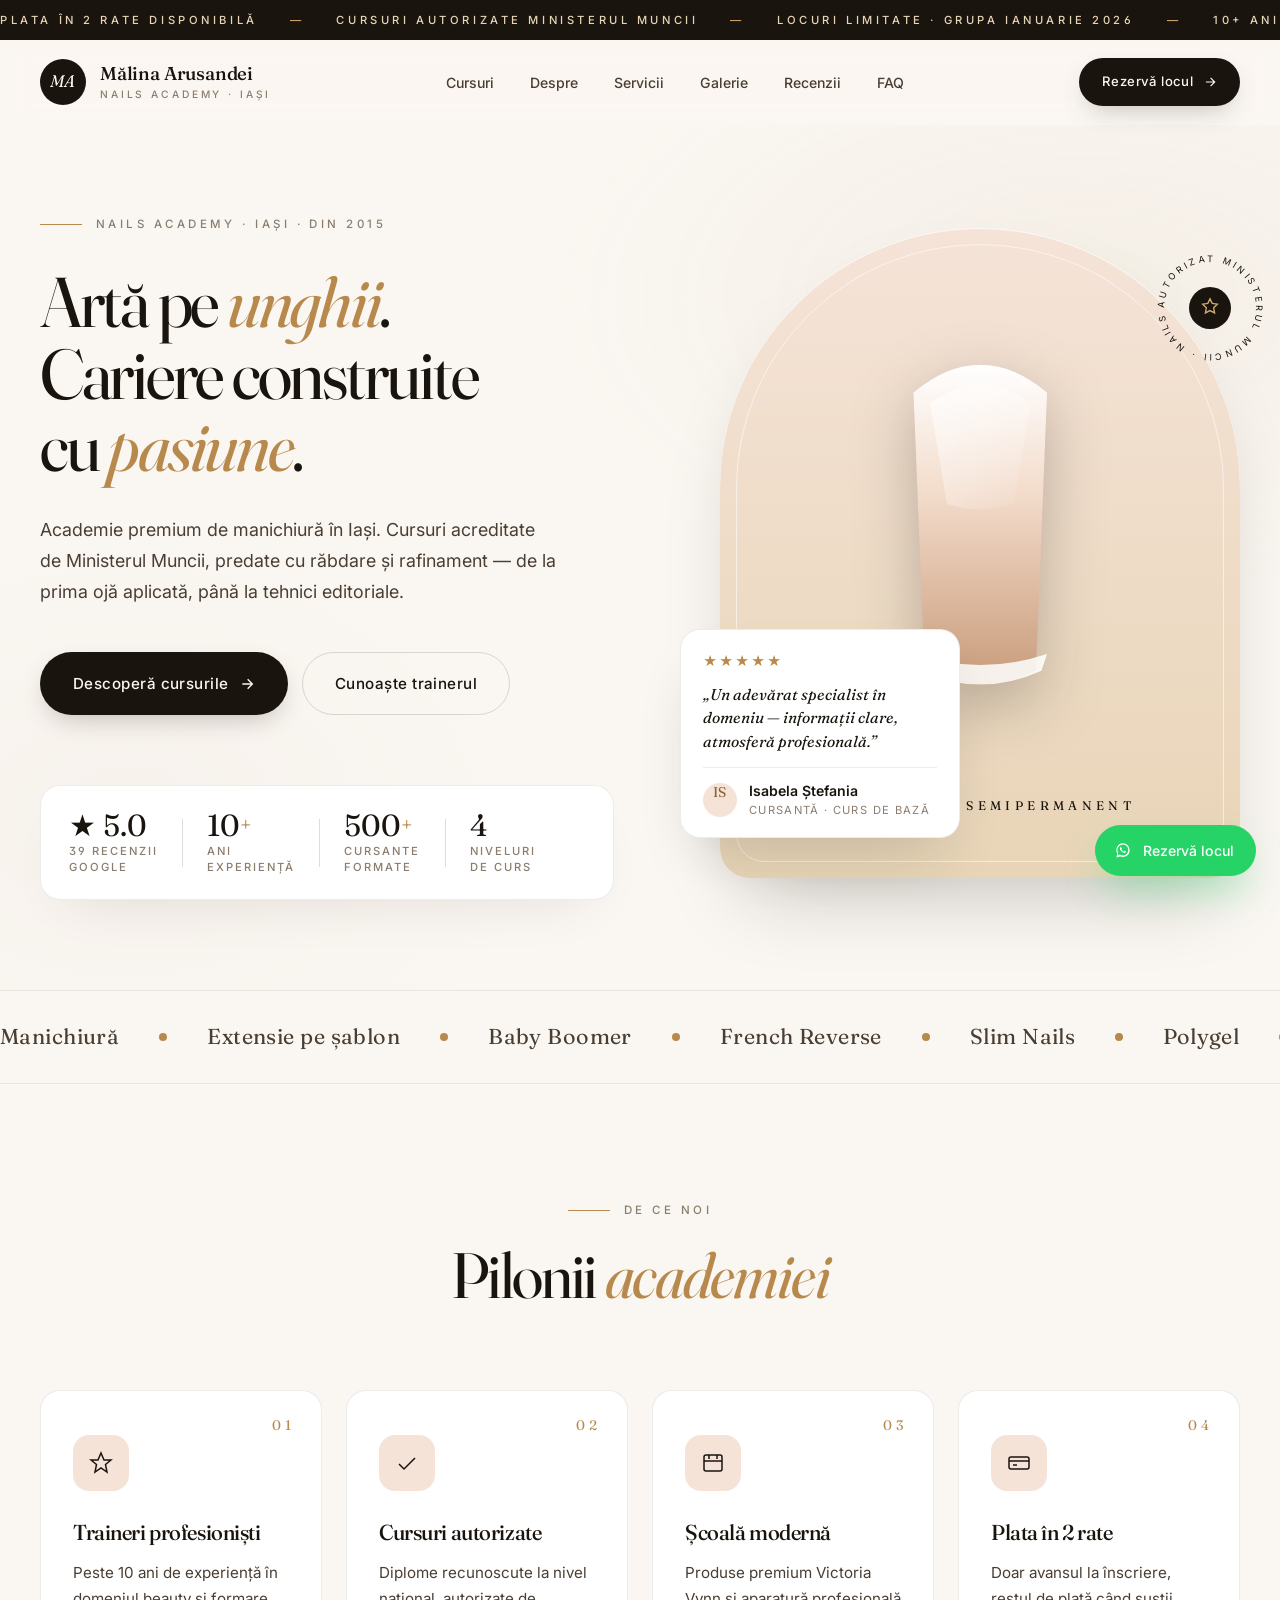
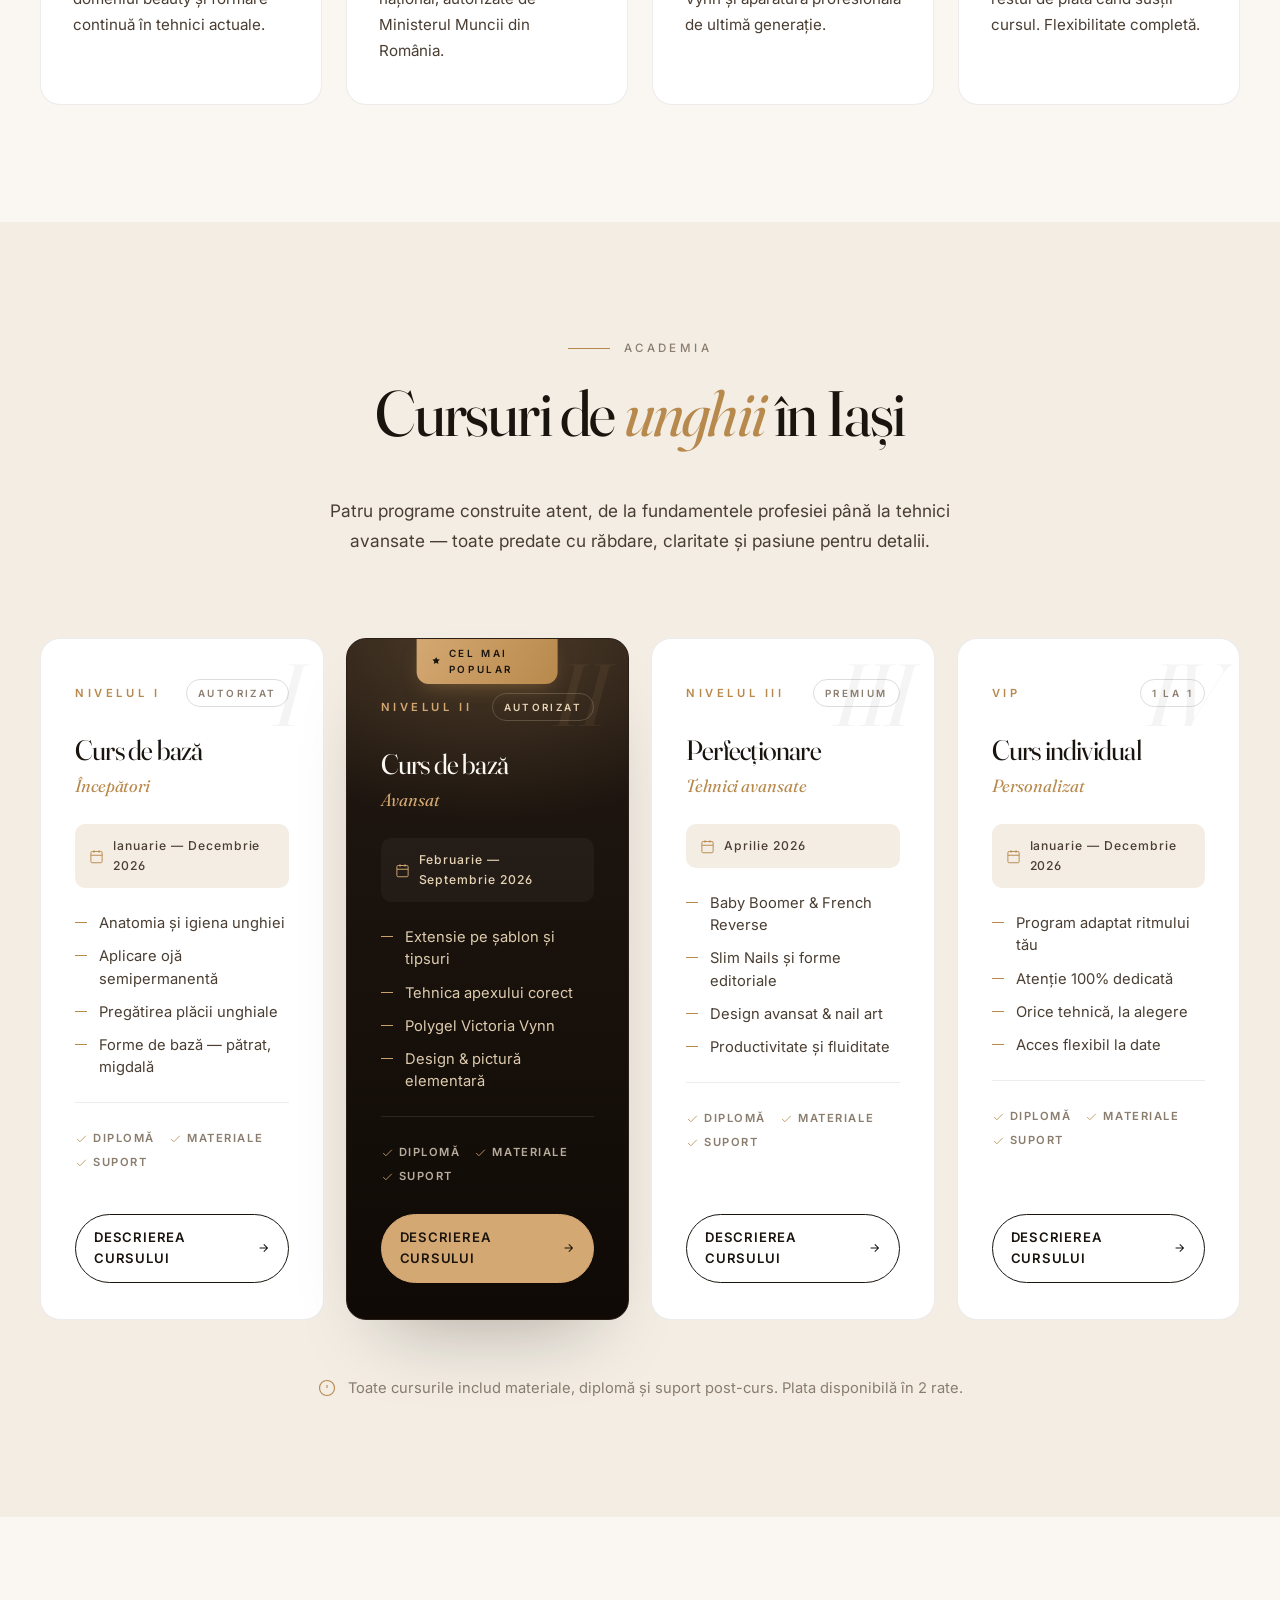
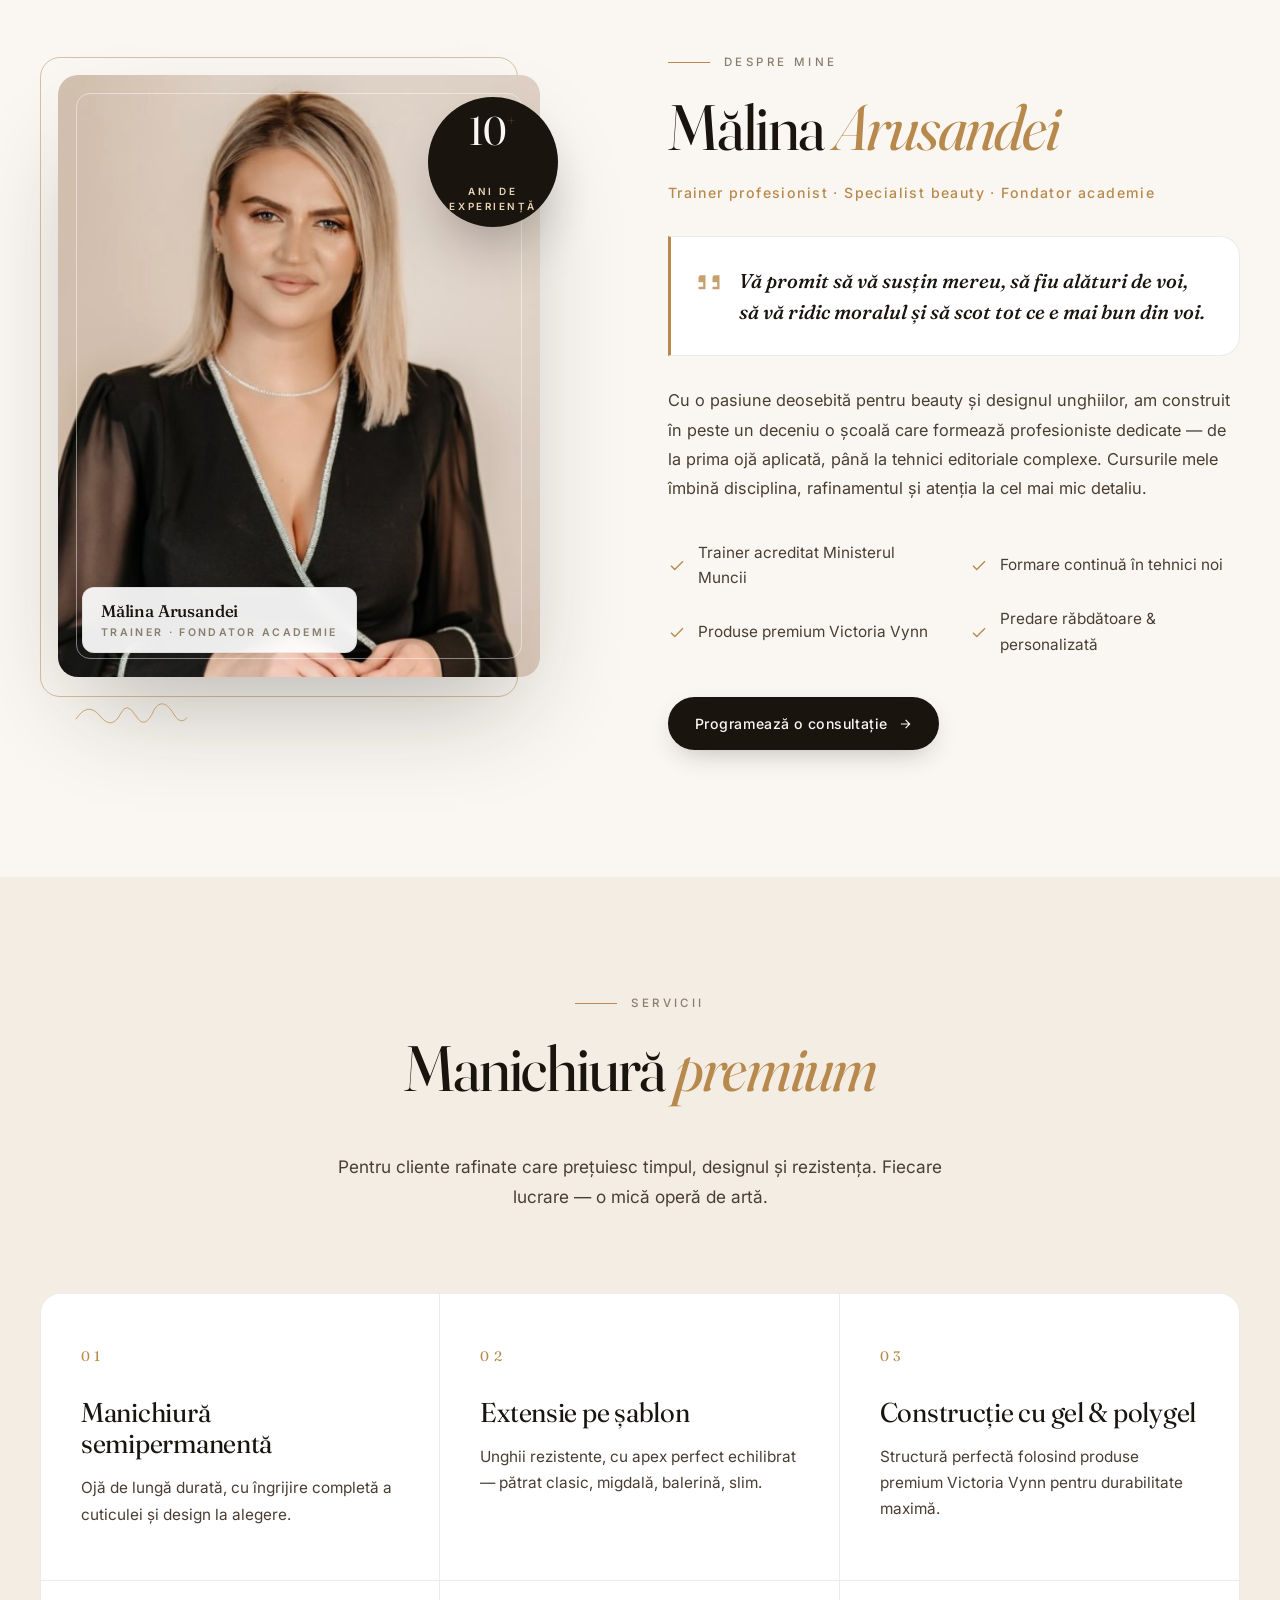
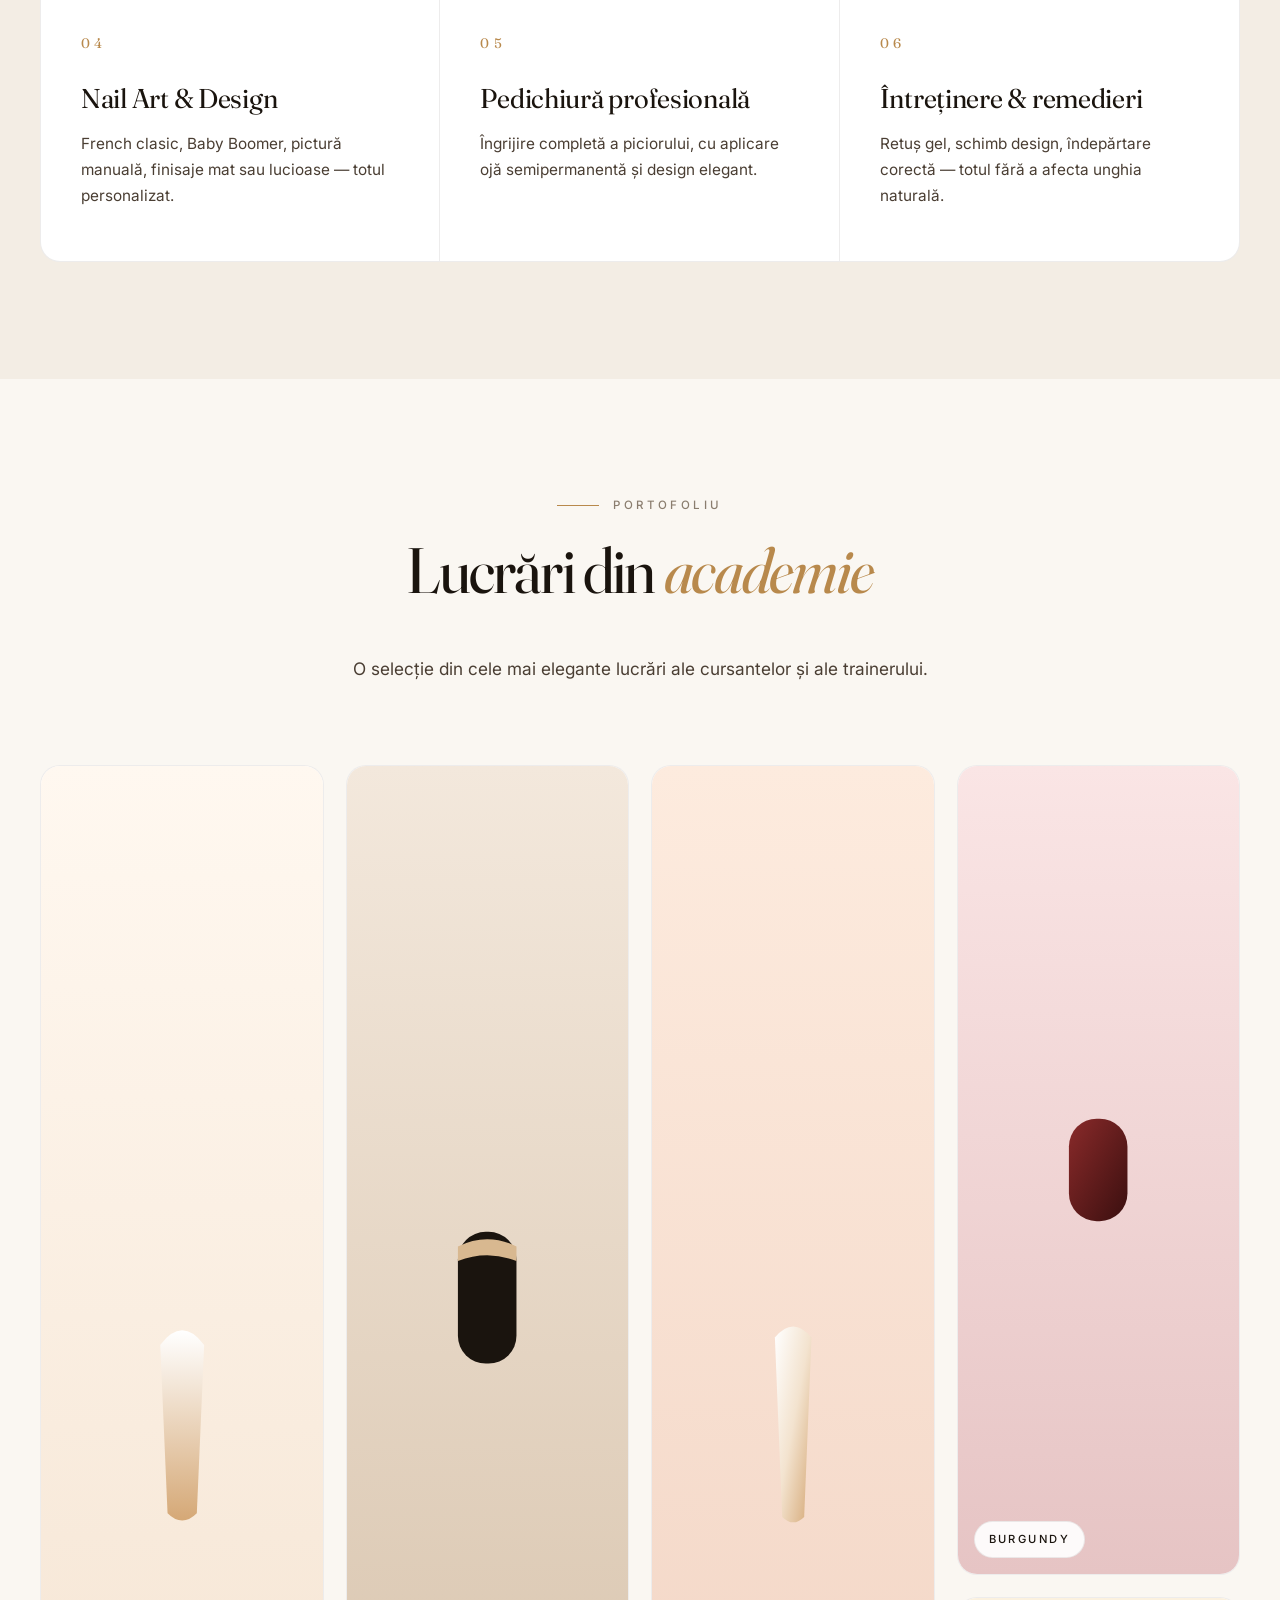
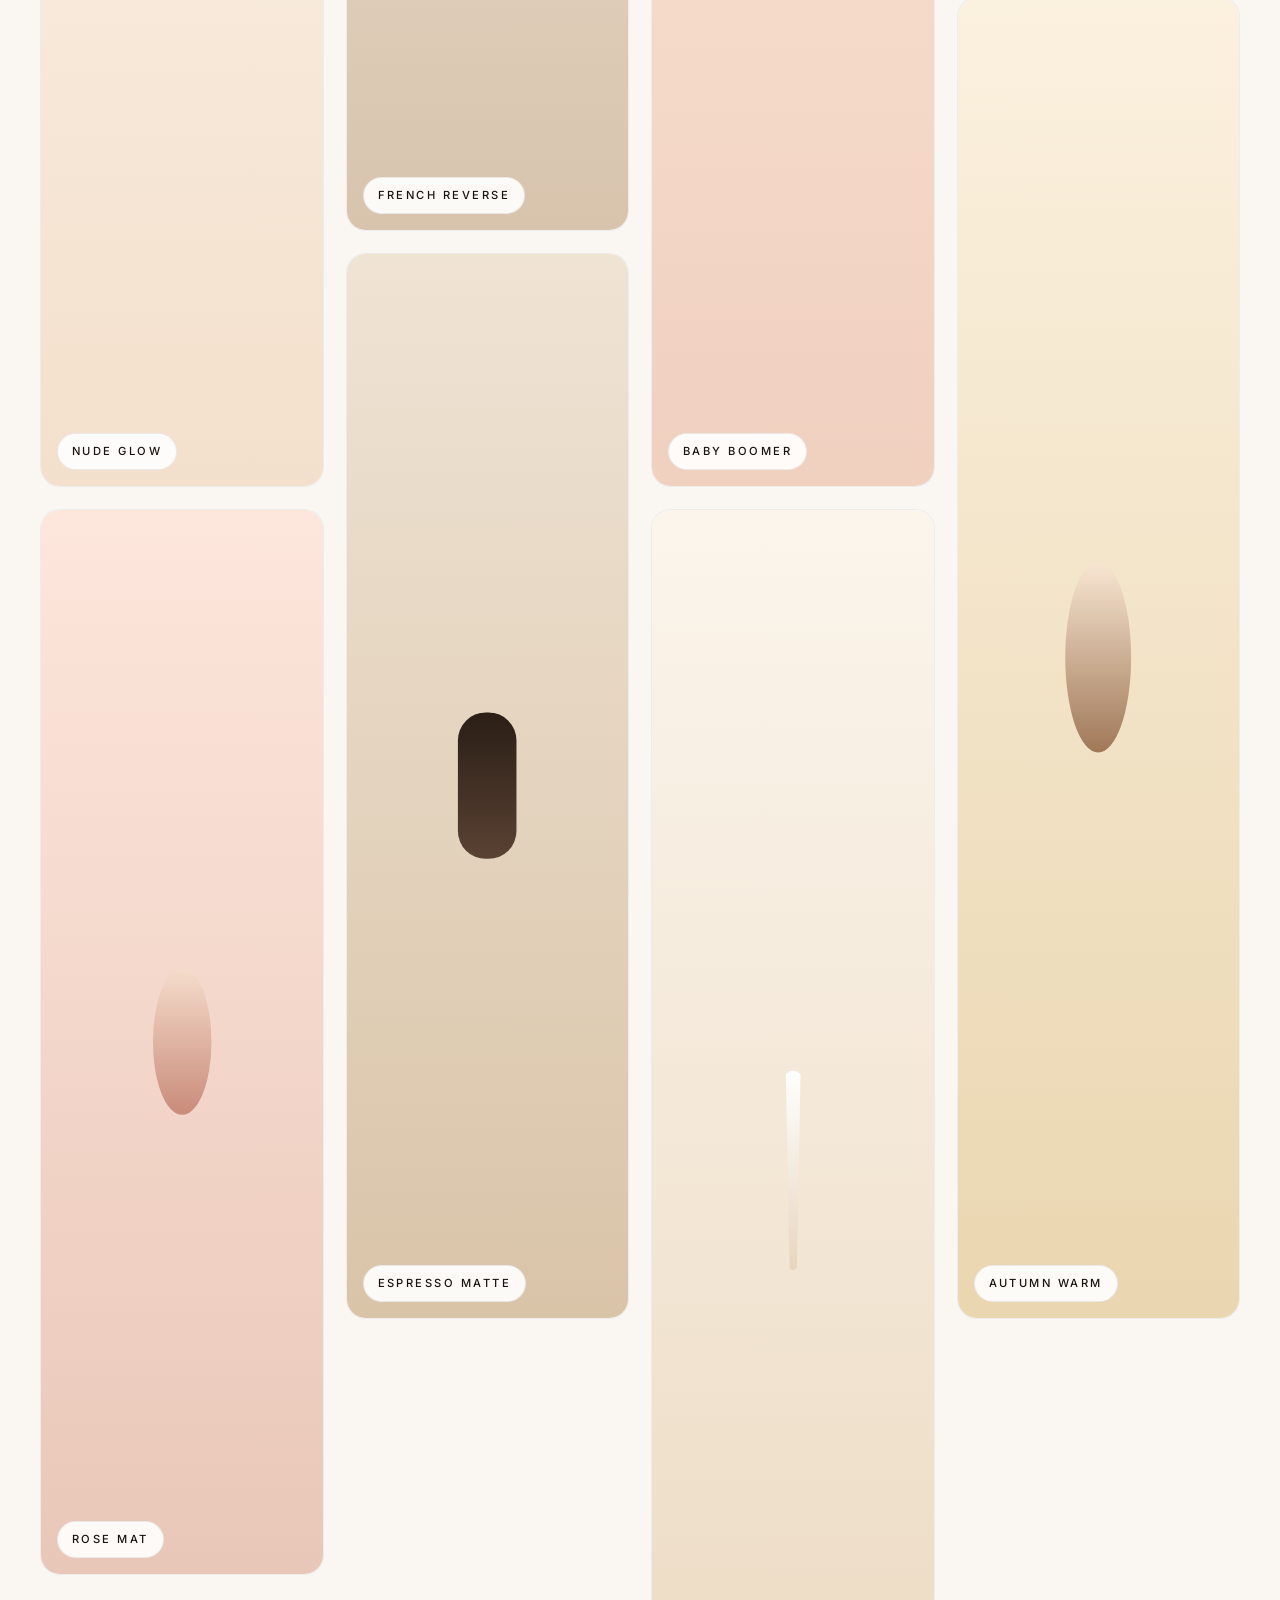
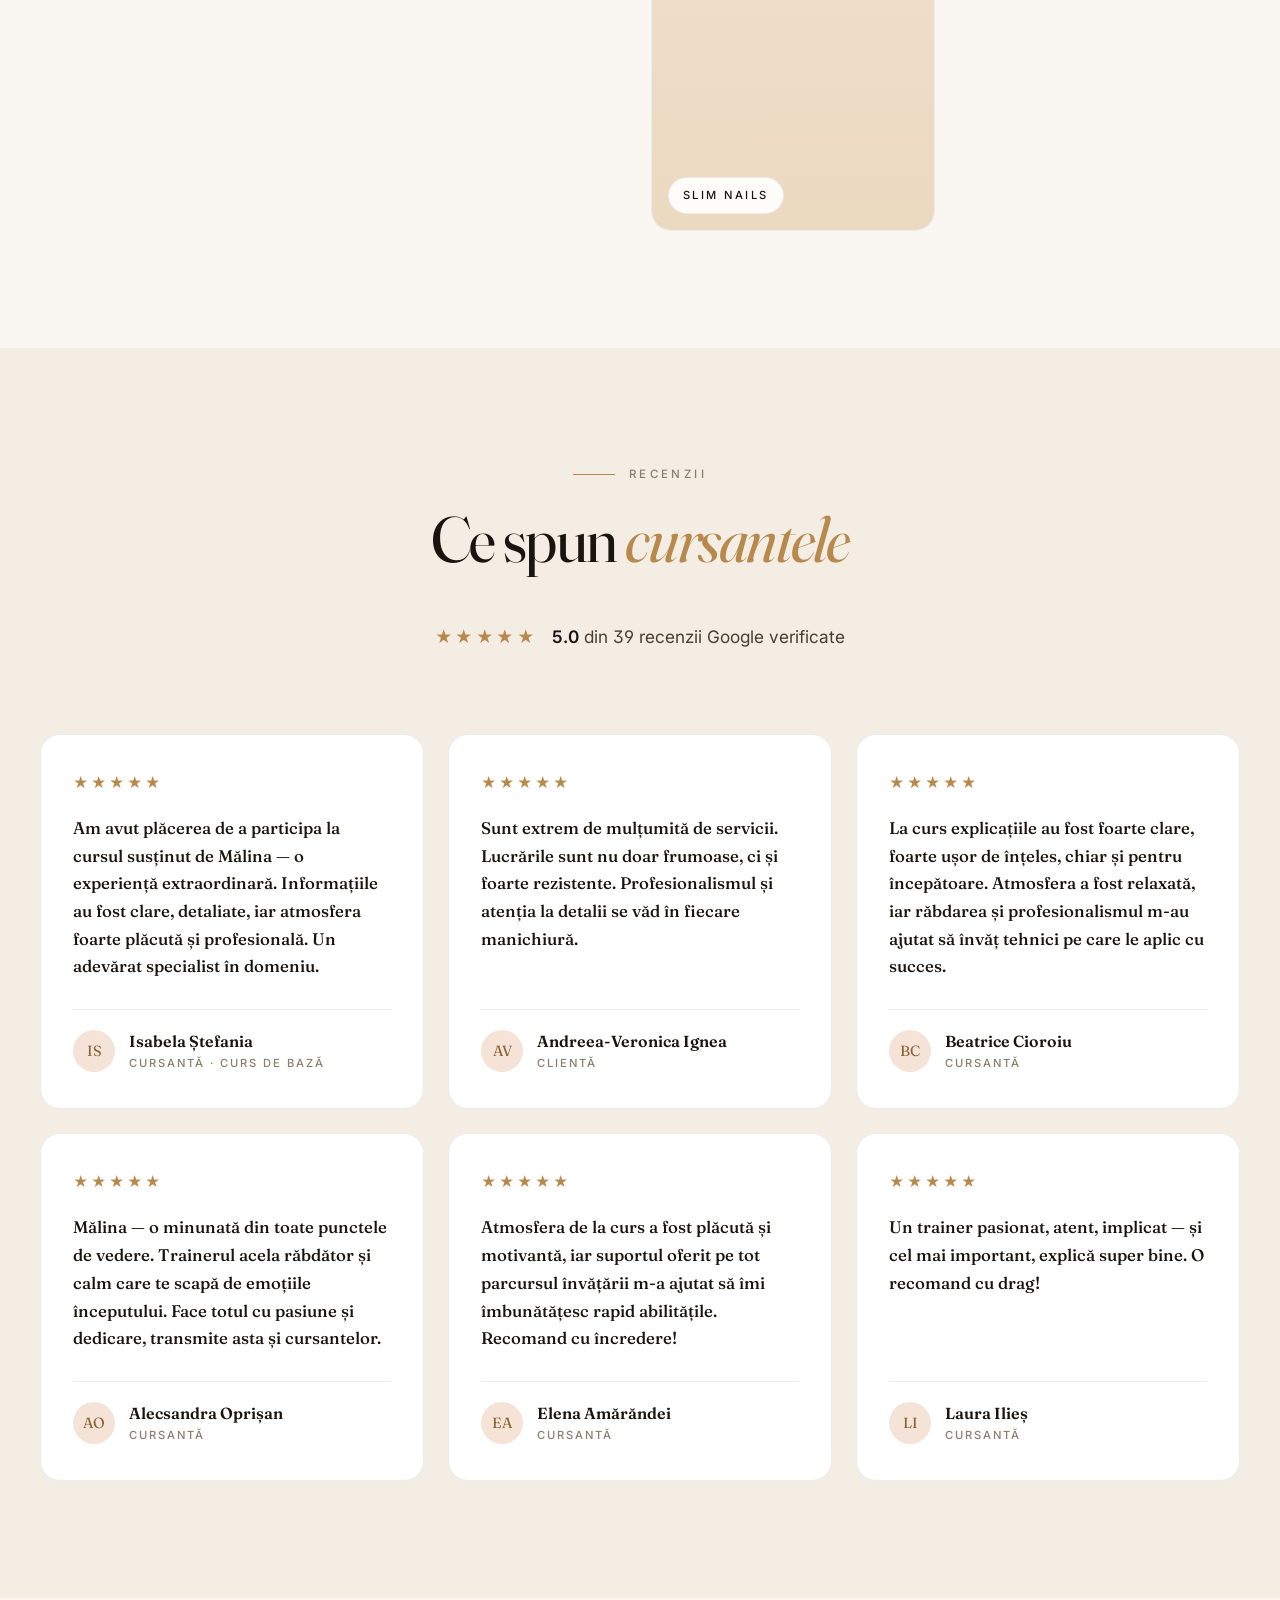
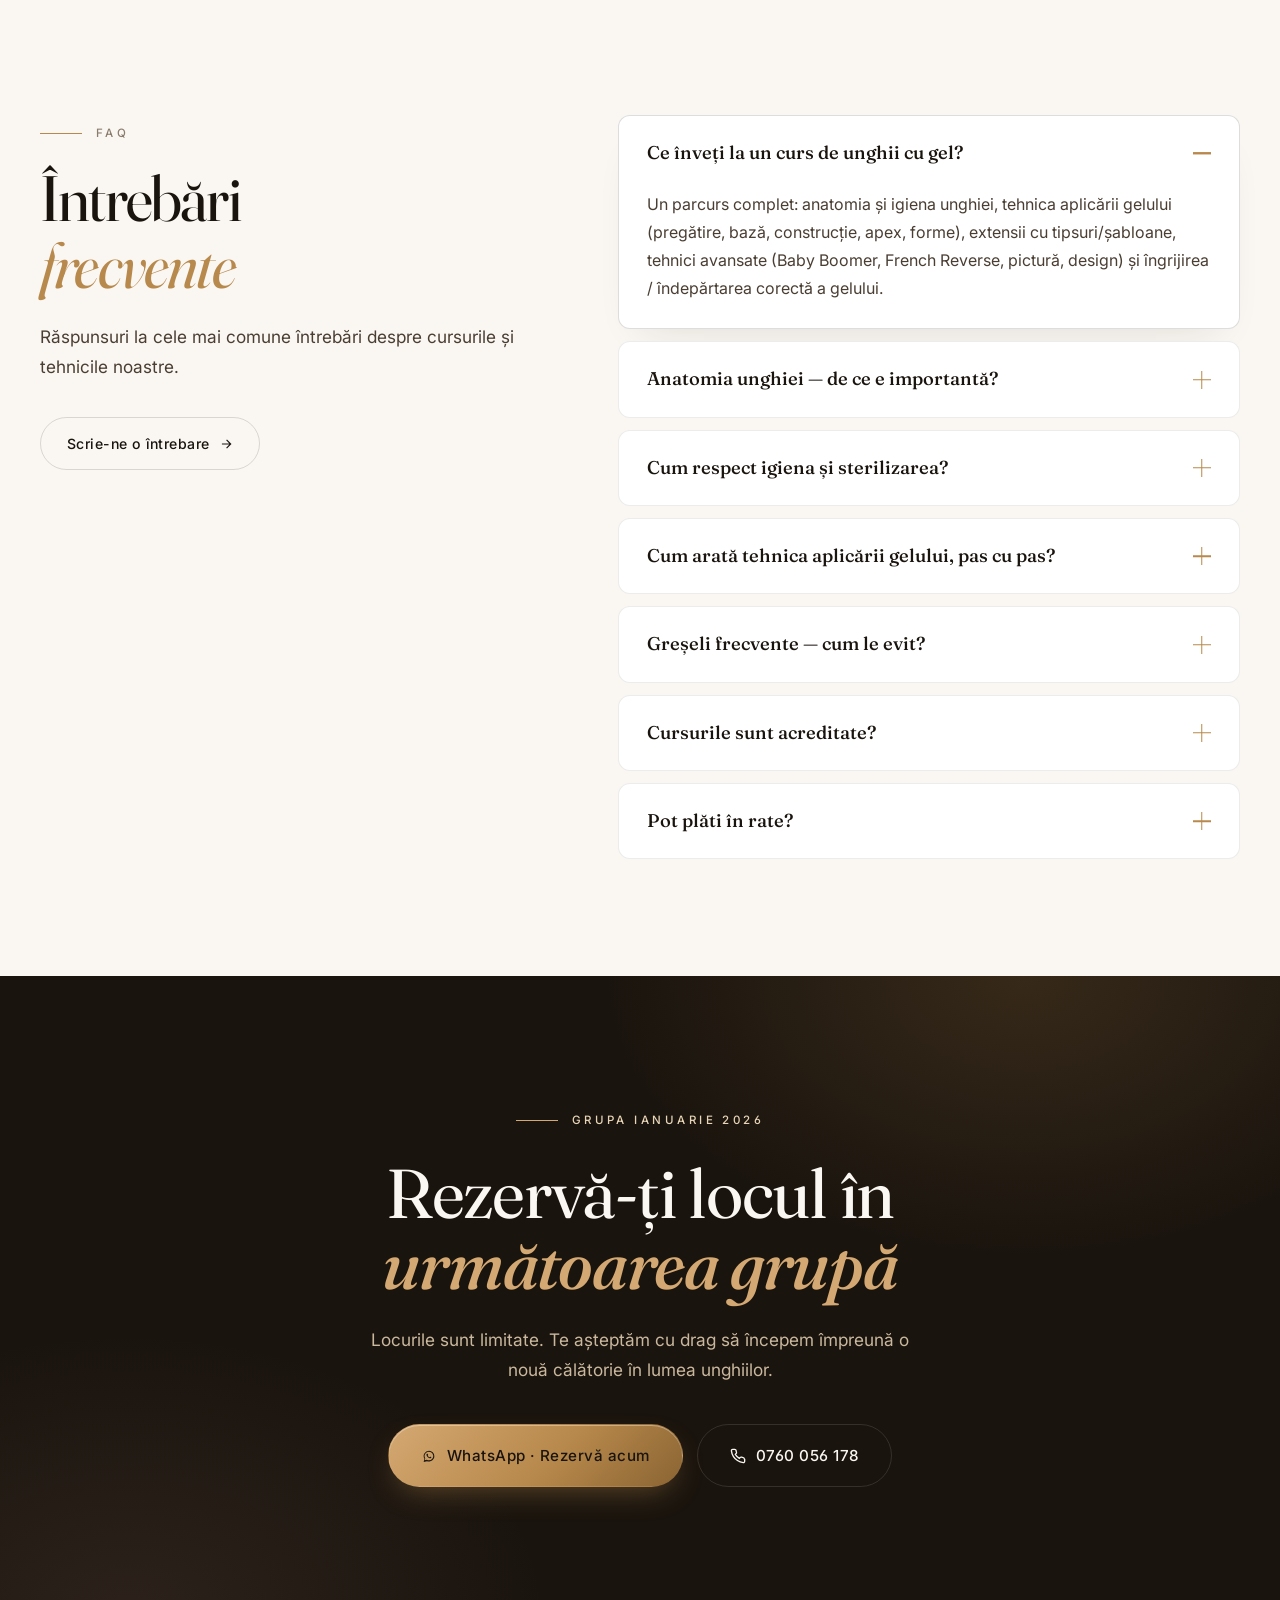
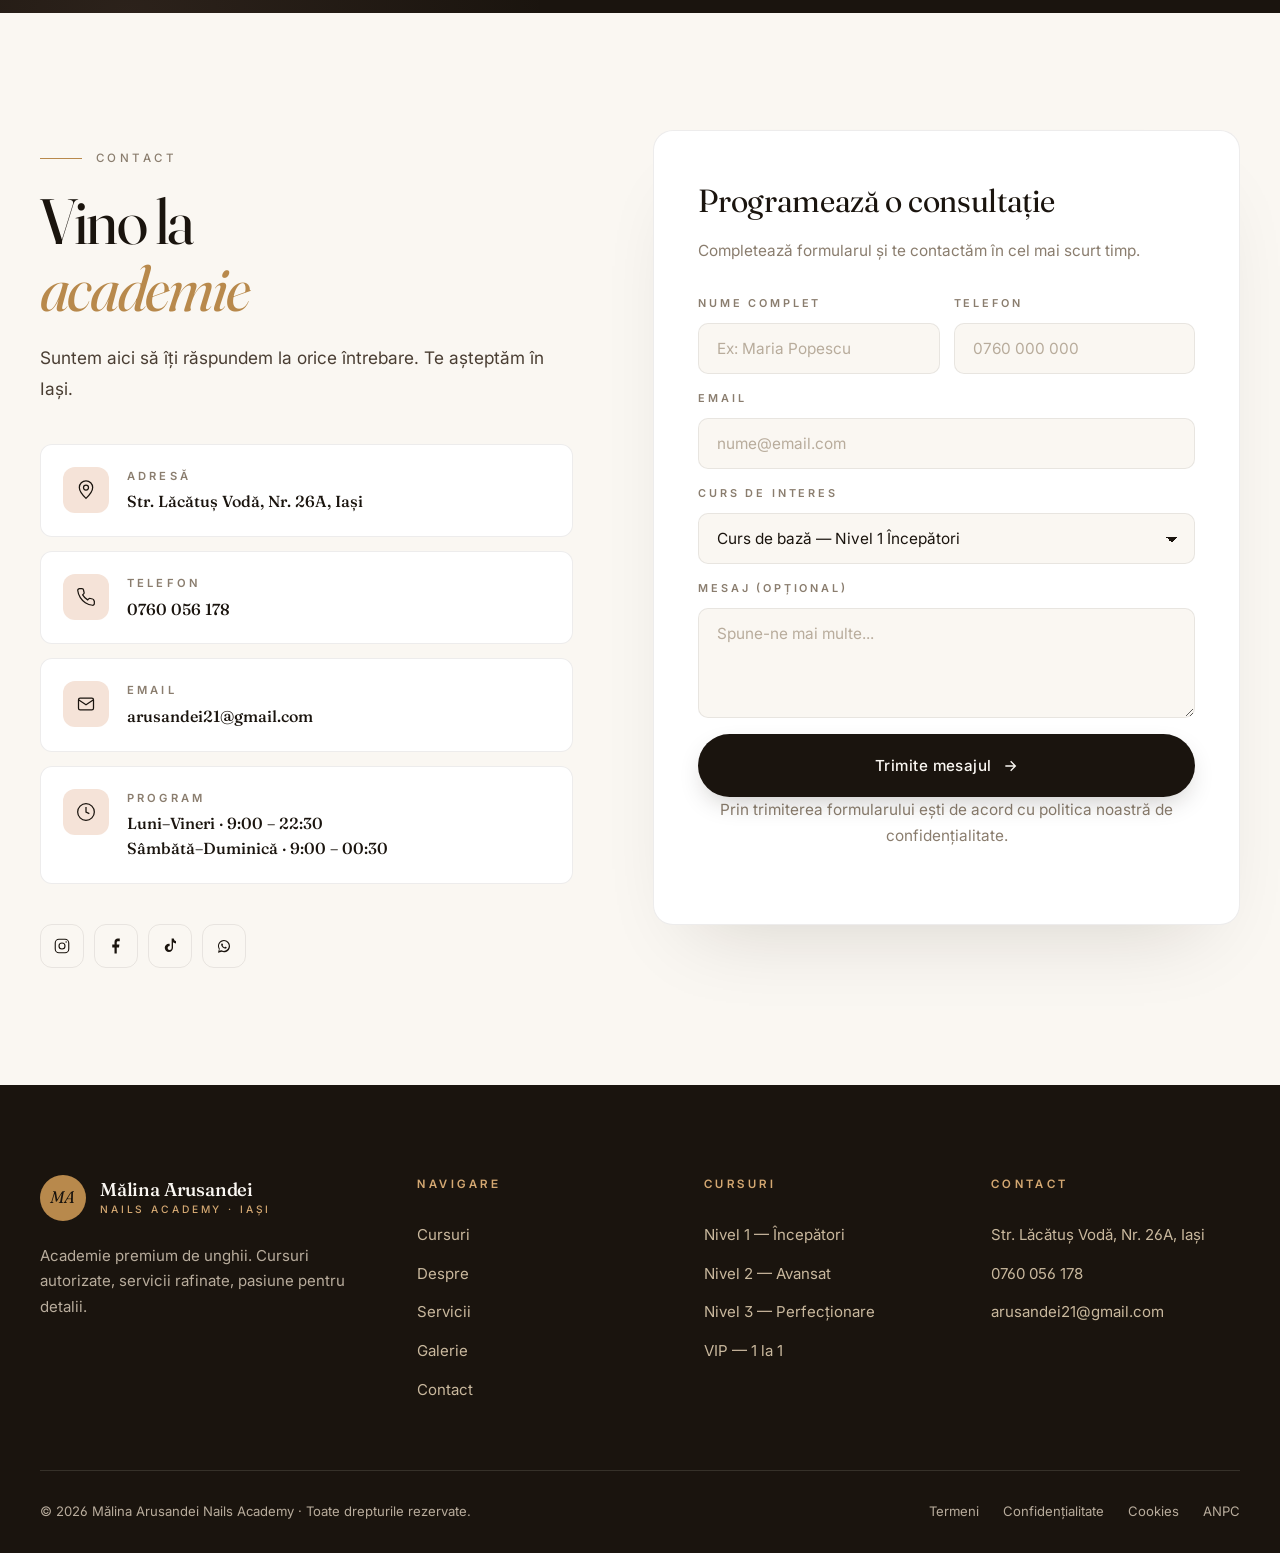
==== commit b4796bd4: "Upgrade: Fraunces font (proper Romanian diacritics), real photo of Mălina, premium course packages w" ====
--- a/index.html
+++ b/index.html
@@ -10,7 +10,7 @@
   <link rel="icon" type="image/svg+xml" href="assets/favicon.svg" />
   <link rel="preconnect" href="https://fonts.googleapis.com" />
   <link rel="preconnect" href="https://fonts.gstatic.com" crossorigin />
-  <link href="https://fonts.googleapis.com/css2?family=Cormorant+Garamond:ital,wght@0,300;0,400;0,500;0,600;0,700;1,400;1,500&family=Inter:wght@300;400;500;600&family=Italiana&display=swap" rel="stylesheet" />
+  <link href="https://fonts.googleapis.com/css2?family=Fraunces:ital,opsz,wght@0,9..144,300..700;1,9..144,300..700&family=Inter:wght@300;400;500;600;700&display=swap" rel="stylesheet" />
   <link rel="stylesheet" href="styles.css" />
 </head>
 <body>
@@ -257,18 +257,27 @@
 
       <div class="courses__grid">
         <article class="course reveal">
+          <span class="course__numeral" aria-hidden="true">I</span>
           <div class="course__top">
-            <span class="course__level">Nivel 1</span>
+            <span class="course__level">Nivelul I</span>
             <span class="course__badge">Autorizat</span>
           </div>
-          <h3 class="course__title">Curs de bază<br/><em>Începători</em></h3>
-          <p class="course__period">Ianuarie — Decembrie 2026</p>
+          <h3 class="course__title">Curs de bază</h3>
+          <p class="course__sub">Începători</p>
+          <div class="course__meta">
+            <span><svg viewBox="0 0 24 24" fill="none" stroke="currentColor" stroke-width="1.5"><rect x="3" y="4" width="18" height="18" rx="2"/><path d="M16 2v4M8 2v4M3 10h18"/></svg>Ianuarie — Decembrie 2026</span>
+          </div>
           <ul class="course__list">
-            <li>Anatomia și igiena unghiei</li>
-            <li>Aplicare ojă semipermanentă</li>
-            <li>Pregătirea plăcii unghiale</li>
-            <li>Forme de bază — pătrat, migdală</li>
+            <li><span class="dash"></span>Anatomia și igiena unghiei</li>
+            <li><span class="dash"></span>Aplicare ojă semipermanentă</li>
+            <li><span class="dash"></span>Pregătirea plăcii unghiale</li>
+            <li><span class="dash"></span>Forme de bază — pătrat, migdală</li>
           </ul>
+          <div class="course__includes">
+            <span><svg viewBox="0 0 24 24" fill="none" stroke="currentColor" stroke-width="1.5"><path d="M20 7L9 18l-5-5"/></svg>Diplomă</span>
+            <span><svg viewBox="0 0 24 24" fill="none" stroke="currentColor" stroke-width="1.5"><path d="M20 7L9 18l-5-5"/></svg>Materiale</span>
+            <span><svg viewBox="0 0 24 24" fill="none" stroke="currentColor" stroke-width="1.5"><path d="M20 7L9 18l-5-5"/></svg>Suport</span>
+          </div>
           <a href="#contact" class="course__cta">
             <span>Descrierea cursului</span>
             <svg width="14" height="14" viewBox="0 0 24 24" fill="none" stroke="currentColor" stroke-width="2"><path d="M5 12h14M13 5l7 7-7 7"/></svg>
@@ -276,19 +285,31 @@
         </article>
 
         <article class="course course--featured reveal">
-          <div class="course__ribbon">Cel mai popular</div>
+          <div class="course__ribbon">
+            <svg width="12" height="12" viewBox="0 0 24 24" fill="currentColor" aria-hidden="true"><path d="M12 2l2.4 5 5.6.8-4 4 1 5.6L12 14.8 7 17.4l1-5.6-4-4 5.6-.8z"/></svg>
+            <span>Cel mai popular</span>
+          </div>
+          <span class="course__numeral" aria-hidden="true">II</span>
           <div class="course__top">
-            <span class="course__level">Nivel 2</span>
+            <span class="course__level">Nivelul II</span>
             <span class="course__badge">Autorizat</span>
           </div>
-          <h3 class="course__title">Curs de bază<br/><em>Avansat</em></h3>
-          <p class="course__period">Februarie — Septembrie 2026</p>
+          <h3 class="course__title">Curs de bază</h3>
+          <p class="course__sub">Avansat</p>
+          <div class="course__meta">
+            <span><svg viewBox="0 0 24 24" fill="none" stroke="currentColor" stroke-width="1.5"><rect x="3" y="4" width="18" height="18" rx="2"/><path d="M16 2v4M8 2v4M3 10h18"/></svg>Februarie — Septembrie 2026</span>
+          </div>
           <ul class="course__list">
-            <li>Extensie pe șablon și tipsuri</li>
-            <li>Tehnica apexului corect</li>
-            <li>Polygel Victoria Vynn</li>
-            <li>Design & pictură elementară</li>
+            <li><span class="dash"></span>Extensie pe șablon și tipsuri</li>
+            <li><span class="dash"></span>Tehnica apexului corect</li>
+            <li><span class="dash"></span>Polygel Victoria Vynn</li>
+            <li><span class="dash"></span>Design & pictură elementară</li>
           </ul>
+          <div class="course__includes">
+            <span><svg viewBox="0 0 24 24" fill="none" stroke="currentColor" stroke-width="1.5"><path d="M20 7L9 18l-5-5"/></svg>Diplomă</span>
+            <span><svg viewBox="0 0 24 24" fill="none" stroke="currentColor" stroke-width="1.5"><path d="M20 7L9 18l-5-5"/></svg>Materiale</span>
+            <span><svg viewBox="0 0 24 24" fill="none" stroke="currentColor" stroke-width="1.5"><path d="M20 7L9 18l-5-5"/></svg>Suport</span>
+          </div>
           <a href="#contact" class="course__cta">
             <span>Descrierea cursului</span>
             <svg width="14" height="14" viewBox="0 0 24 24" fill="none" stroke="currentColor" stroke-width="2"><path d="M5 12h14M13 5l7 7-7 7"/></svg>
@@ -296,18 +317,27 @@
         </article>
 
         <article class="course reveal">
+          <span class="course__numeral" aria-hidden="true">III</span>
           <div class="course__top">
-            <span class="course__level">Nivel 3</span>
+            <span class="course__level">Nivelul III</span>
             <span class="course__badge">Premium</span>
           </div>
-          <h3 class="course__title">Perfecționare<br/><em>Tehnici avansate</em></h3>
-          <p class="course__period">Aprilie 2026</p>
+          <h3 class="course__title">Perfecționare</h3>
+          <p class="course__sub">Tehnici avansate</p>
+          <div class="course__meta">
+            <span><svg viewBox="0 0 24 24" fill="none" stroke="currentColor" stroke-width="1.5"><rect x="3" y="4" width="18" height="18" rx="2"/><path d="M16 2v4M8 2v4M3 10h18"/></svg>Aprilie 2026</span>
+          </div>
           <ul class="course__list">
-            <li>Baby Boomer & French Reverse</li>
-            <li>Slim Nails și forme editoriale</li>
-            <li>Design avansat & nail art</li>
-            <li>Productivitate și fluiditate</li>
+            <li><span class="dash"></span>Baby Boomer & French Reverse</li>
+            <li><span class="dash"></span>Slim Nails și forme editoriale</li>
+            <li><span class="dash"></span>Design avansat & nail art</li>
+            <li><span class="dash"></span>Productivitate și fluiditate</li>
           </ul>
+          <div class="course__includes">
+            <span><svg viewBox="0 0 24 24" fill="none" stroke="currentColor" stroke-width="1.5"><path d="M20 7L9 18l-5-5"/></svg>Diplomă</span>
+            <span><svg viewBox="0 0 24 24" fill="none" stroke="currentColor" stroke-width="1.5"><path d="M20 7L9 18l-5-5"/></svg>Materiale</span>
+            <span><svg viewBox="0 0 24 24" fill="none" stroke="currentColor" stroke-width="1.5"><path d="M20 7L9 18l-5-5"/></svg>Suport</span>
+          </div>
           <a href="#contact" class="course__cta">
             <span>Descrierea cursului</span>
             <svg width="14" height="14" viewBox="0 0 24 24" fill="none" stroke="currentColor" stroke-width="2"><path d="M5 12h14M13 5l7 7-7 7"/></svg>
@@ -315,18 +345,27 @@
         </article>
 
         <article class="course reveal">
+          <span class="course__numeral" aria-hidden="true">IV</span>
           <div class="course__top">
             <span class="course__level">VIP</span>
             <span class="course__badge">1 la 1</span>
           </div>
-          <h3 class="course__title">Curs individual<br/><em>Personalizat</em></h3>
-          <p class="course__period">Ianuarie — Decembrie 2026</p>
+          <h3 class="course__title">Curs individual</h3>
+          <p class="course__sub">Personalizat</p>
+          <div class="course__meta">
+            <span><svg viewBox="0 0 24 24" fill="none" stroke="currentColor" stroke-width="1.5"><rect x="3" y="4" width="18" height="18" rx="2"/><path d="M16 2v4M8 2v4M3 10h18"/></svg>Ianuarie — Decembrie 2026</span>
+          </div>
           <ul class="course__list">
-            <li>Program adaptat ritmului tău</li>
-            <li>Atenție 100% dedicată</li>
-            <li>Orice tehnică dorești, la alegere</li>
-            <li>Acces flexibil la date</li>
+            <li><span class="dash"></span>Program adaptat ritmului tău</li>
+            <li><span class="dash"></span>Atenție 100% dedicată</li>
+            <li><span class="dash"></span>Orice tehnică, la alegere</li>
+            <li><span class="dash"></span>Acces flexibil la date</li>
           </ul>
+          <div class="course__includes">
+            <span><svg viewBox="0 0 24 24" fill="none" stroke="currentColor" stroke-width="1.5"><path d="M20 7L9 18l-5-5"/></svg>Diplomă</span>
+            <span><svg viewBox="0 0 24 24" fill="none" stroke="currentColor" stroke-width="1.5"><path d="M20 7L9 18l-5-5"/></svg>Materiale</span>
+            <span><svg viewBox="0 0 24 24" fill="none" stroke="currentColor" stroke-width="1.5"><path d="M20 7L9 18l-5-5"/></svg>Suport</span>
+          </div>
           <a href="#contact" class="course__cta">
             <span>Descrierea cursului</span>
             <svg width="14" height="14" viewBox="0 0 24 24" fill="none" stroke="currentColor" stroke-width="2"><path d="M5 12h14M13 5l7 7-7 7"/></svg>
@@ -347,43 +386,22 @@
       <div class="about__grid">
         <div class="about__visual reveal">
           <div class="about__photo">
-            <div class="about__photo-art">
-              <svg viewBox="0 0 400 500" xmlns="http://www.w3.org/2000/svg" aria-hidden="true" preserveAspectRatio="xMidYMid slice">
-                <defs>
-                  <linearGradient id="bgPortrait" x1="0" y1="0" x2="0" y2="1">
-                    <stop offset="0%" stop-color="#f5e3d8"/>
-                    <stop offset="100%" stop-color="#e8c8a5"/>
-                  </linearGradient>
-                  <linearGradient id="skin" x1="0" y1="0" x2="0" y2="1">
-                    <stop offset="0%" stop-color="#f7ddc5"/>
-                    <stop offset="100%" stop-color="#d9a887"/>
-                  </linearGradient>
-                  <linearGradient id="hair" x1="0" y1="0" x2="0" y2="1">
-                    <stop offset="0%" stop-color="#3a2418"/>
-                    <stop offset="100%" stop-color="#1e120a"/>
-                  </linearGradient>
-                </defs>
-                <rect width="400" height="500" fill="url(#bgPortrait)"/>
-                <ellipse cx="200" cy="420" rx="180" ry="50" fill="#1a140e" opacity="0.08"/>
-                <path d="M100 500 Q100 320 200 320 Q300 320 300 500 Z" fill="url(#hair)"/>
-                <path d="M130 330 Q200 310 270 330 Q290 420 280 500 L120 500 Q110 420 130 330 Z" fill="#f5ecdf"/>
-                <circle cx="200" cy="220" r="80" fill="url(#skin)"/>
-                <path d="M120 200 Q130 120 200 115 Q270 120 280 200 Q285 175 280 155 Q260 115 200 110 Q140 115 120 155 Q115 175 120 200" fill="url(#hair)"/>
-                <path d="M128 210 Q140 260 200 280 Q260 260 272 210 L272 260 Q260 310 200 320 Q140 310 128 260 Z" fill="url(#hair)"/>
-                <circle cx="175" cy="225" r="3.5" fill="#1a140e"/>
-                <circle cx="225" cy="225" r="3.5" fill="#1a140e"/>
-                <path d="M168 218 Q175 214 182 218" stroke="#1a140e" stroke-width="1.5" fill="none"/>
-                <path d="M218 218 Q225 214 232 218" stroke="#1a140e" stroke-width="1.5" fill="none"/>
-                <path d="M187 258 Q200 267 213 258" stroke="#8a4535" stroke-width="2" fill="none" stroke-linecap="round"/>
-                <circle cx="165" cy="245" r="8" fill="#e8a89a" opacity="0.5"/>
-                <circle cx="235" cy="245" r="8" fill="#e8a89a" opacity="0.5"/>
-              </svg>
-            </div>
+            <img src="assets/malina.png" alt="Mălina Arusandei — Trainer Nails Academy Iași" loading="lazy" />
             <div class="about__photo-frame"></div>
+            <div class="about__photo-caption">
+              <span>Mălina Arusandei</span>
+              <small>Trainer · Fondator academie</small>
+            </div>
           </div>
           <div class="about__badge">
             <strong>10<span>+</span></strong>
             <span>ani de<br/>experiență</span>
+          </div>
+          <div class="about__signature" aria-hidden="true">
+            <svg viewBox="0 0 200 80" xmlns="http://www.w3.org/2000/svg">
+              <path d="M10 50 Q30 20 50 45 Q70 70 85 40 Q95 20 110 45 Q125 70 140 35 Q155 10 175 45 Q185 60 195 48"
+                    fill="none" stroke="currentColor" stroke-width="1.5" stroke-linecap="round"/>
+            </svg>
           </div>
         </div>
 
--- a/styles.css
+++ b/styles.css
@@ -27,9 +27,9 @@
   --line-2: rgba(26, 20, 14, 0.14);
   --line-dark: rgba(255, 248, 236, 0.12);
 
-  /* Typography */
-  --font-serif: "Cormorant Garamond", Georgia, serif;
-  --font-display: "Italiana", "Cormorant Garamond", serif;
+  /* Typography — Fraunces has excellent Romanian diacritic support (ș ț ă â î) */
+  --font-serif: "Fraunces", "Playfair Display", Georgia, serif;
+  --font-display: "Fraunces", "Playfair Display", Georgia, serif;
   --font-sans: "Inter", -apple-system, BlinkMacSystemFont, "Segoe UI", sans-serif;
 
   /* Sizing */
@@ -60,6 +60,8 @@
   -webkit-font-smoothing: antialiased;
   -moz-osx-font-smoothing: grayscale;
   overflow-x: hidden;
+  font-feature-settings: "kern" 1, "liga" 1, "calt" 1, "ss01" 1;
+  text-rendering: optimizeLegibility;
 }
 img, svg { max-width: 100%; display: block; }
 a { color: inherit; text-decoration: none; }
@@ -78,25 +80,28 @@
    ========================================================= */
 h1, h2, h3, h4 {
   font-family: var(--font-serif);
-  font-weight: 500;
-  letter-spacing: -0.012em;
+  font-weight: 400;
+  letter-spacing: -0.02em;
   margin: 0;
   color: var(--ink);
+  font-variation-settings: "opsz" 72;
 }
 
 .section__title {
   font-family: var(--font-display);
   font-weight: 400;
-  font-size: clamp(2.4rem, 5vw, 4.5rem);
-  line-height: 1.02;
-  letter-spacing: -0.018em;
-  color: var(--ink);
+  font-size: clamp(2.4rem, 5vw, 4.4rem);
+  line-height: 1.04;
+  letter-spacing: -0.028em;
+  color: var(--ink);
+  font-variation-settings: "opsz" 144;
 }
 .section__title em {
-  font-family: var(--font-serif);
+  font-family: var(--font-display);
   font-style: italic;
-  font-weight: 500;
+  font-weight: 400;
   color: var(--gold);
+  font-variation-settings: "opsz" 144;
 }
 
 .section__lede {
@@ -267,14 +272,17 @@
   color: var(--bg);
   font-family: var(--font-display);
   font-size: 1.05rem;
-  letter-spacing: 0.04em;
+  letter-spacing: 0.02em;
+  font-style: italic;
+  font-weight: 400;
 }
 .brand__text { display: flex; flex-direction: column; line-height: 1.1; }
 .brand__title {
   font-family: var(--font-display);
-  font-size: 1.12rem;
-  color: var(--ink);
-  letter-spacing: 0.01em;
+  font-size: 1.16rem;
+  color: var(--ink);
+  letter-spacing: -0.01em;
+  font-weight: 500;
 }
 .brand__subtitle {
   font-size: 0.64rem;
@@ -368,17 +376,19 @@
 .hero__title {
   font-family: var(--font-display);
   font-weight: 400;
-  font-size: clamp(2.6rem, 5.5vw, 5.4rem);
+  font-size: clamp(2.6rem, 5.5vw, 5.2rem);
   line-height: 1.02;
-  letter-spacing: -0.022em;
+  letter-spacing: -0.032em;
   margin-bottom: 32px;
   color: var(--ink);
+  font-variation-settings: "opsz" 144;
 }
 .hero__title em {
-  font-family: var(--font-serif);
+  font-family: var(--font-display);
   font-style: italic;
-  font-weight: 500;
+  font-weight: 400;
   color: var(--gold);
+  font-variation-settings: "opsz" 144;
 }
 
 .hero__lede {
@@ -663,7 +673,7 @@
 }
 
 /* =========================================================
-   COURSES
+   COURSES — Premium Packages
    ========================================================= */
 .courses { background: var(--bg-soft); }
 .courses__grid {
@@ -674,7 +684,7 @@
 
 .course {
   position: relative;
-  padding: 40px 32px 36px;
+  padding: 40px 34px 36px;
   background: var(--bg-alt);
   border: 1px solid var(--line);
   border-radius: var(--radius);
@@ -682,130 +692,257 @@
   display: flex;
   flex-direction: column;
   overflow: hidden;
+  isolation: isolate;
+}
+.course::after {
+  content: "";
+  position: absolute; inset: 0;
+  background: radial-gradient(420px 260px at 50% 0%, rgba(184,137,76,0.09), transparent 70%);
+  opacity: 0;
+  transition: opacity .5s var(--ease);
+  pointer-events: none;
+  z-index: -1;
 }
 .course:hover {
-  transform: translateY(-6px);
+  transform: translateY(-8px);
   border-color: var(--line-2);
-  box-shadow: 0 30px 60px -30px rgba(26,20,14,0.18);
-}
+  box-shadow: 0 40px 80px -35px rgba(26,20,14,0.22);
+}
+.course:hover::after { opacity: 1; }
 
 .course--featured {
-  background: var(--ink);
+  background: linear-gradient(180deg, #211811 0%, #0f0a06 100%);
   color: var(--bg);
-  border-color: var(--ink);
-}
-.course--featured:hover { box-shadow: 0 40px 80px -30px rgba(26,20,14,0.5); }
+  border-color: #2a1f16;
+  box-shadow: 0 40px 80px -40px rgba(26,20,14,0.35);
+}
+.course--featured:hover {
+  box-shadow: 0 50px 100px -30px rgba(26,20,14,0.55);
+  border-color: rgba(184,137,76,0.4);
+}
+.course--featured::after {
+  background: radial-gradient(420px 260px at 50% 0%, rgba(212,168,114,0.25), transparent 70%);
+  opacity: 1;
+}
+
+/* Roman numeral decorative watermark */
+.course__numeral {
+  position: absolute;
+  top: 18px;
+  right: 24px;
+  font-family: var(--font-display);
+  font-style: italic;
+  font-weight: 400;
+  font-size: 5.5rem;
+  line-height: 0.85;
+  color: var(--ink);
+  opacity: 0.04;
+  pointer-events: none;
+  font-variation-settings: "opsz" 144;
+  z-index: 0;
+  letter-spacing: -0.04em;
+}
+.course--featured .course__numeral { color: var(--gold-2); opacity: 0.08; }
 
 .course__ribbon {
   position: absolute;
-  top: 18px; right: 18px;
+  top: -1px;
+  left: 50%;
+  transform: translateX(-50%);
+  display: inline-flex;
+  align-items: center;
+  gap: 7px;
   font-size: 0.62rem;
-  letter-spacing: 0.28em;
+  letter-spacing: 0.26em;
   text-transform: uppercase;
   color: #1a140e;
   background: linear-gradient(120deg, var(--gold-2), var(--gold));
-  padding: 7px 14px;
-  border-radius: 999px;
+  padding: 7px 16px 7px 14px;
+  border-radius: 0 0 12px 12px;
   font-weight: 600;
-}
+  z-index: 2;
+  box-shadow: 0 8px 20px -8px rgba(184,137,76,0.5);
+}
+.course__ribbon svg { width: 11px; height: 11px; flex-shrink: 0; }
 
 .course__top {
   display: flex;
   justify-content: space-between;
   align-items: center;
-  margin-bottom: 30px;
-}
+  margin-bottom: 28px;
+  position: relative;
+  z-index: 1;
+}
+.course--featured .course__top { margin-top: 14px; }
 .course__level {
-  font-family: var(--font-display);
-  font-size: 0.8rem;
+  font-family: var(--font-sans);
+  font-size: 0.7rem;
   letter-spacing: 0.32em;
   text-transform: uppercase;
   color: var(--gold);
+  font-weight: 600;
 }
 .course--featured .course__level { color: var(--gold-2); }
 .course__badge {
-  font-size: 0.64rem;
+  font-size: 0.62rem;
   letter-spacing: 0.24em;
   text-transform: uppercase;
   color: var(--ink-3);
   border: 1px solid var(--line-2);
-  padding: 5px 10px;
+  padding: 5px 11px;
   border-radius: 999px;
-  font-weight: 500;
-}
-.course--featured .course__badge { color: var(--champagne); border-color: var(--line-dark); }
+  font-weight: 600;
+}
+.course--featured .course__badge {
+  color: var(--champagne);
+  border-color: rgba(232,213,183,0.22);
+}
 
 .course__title {
   font-family: var(--font-display);
-  font-size: 1.8rem;
+  font-size: 1.75rem;
   line-height: 1.08;
-  margin-bottom: 14px;
+  margin-bottom: 6px;
   font-weight: 400;
   color: inherit;
-  letter-spacing: -0.01em;
-}
-.course__title em {
-  font-family: var(--font-serif);
+  letter-spacing: -0.028em;
+  position: relative;
+  z-index: 1;
+  font-variation-settings: "opsz" 144;
+}
+.course__sub {
+  font-family: var(--font-display);
   font-style: italic;
-  color: inherit;
-  font-size: 1.3rem;
+  font-size: 1.1rem;
+  color: var(--gold);
   font-weight: 400;
-  display: block;
-  margin-top: 4px;
-  opacity: 0.85;
-}
-
-.course__period {
-  color: var(--ink-3);
-  font-size: 0.78rem;
-  letter-spacing: 0.16em;
-  text-transform: uppercase;
+  margin: 0 0 24px;
+  letter-spacing: -0.005em;
+  position: relative;
+  z-index: 1;
+  font-variation-settings: "opsz" 72;
+}
+.course--featured .course__sub { color: var(--gold-2); }
+
+.course__meta {
+  display: flex;
+  align-items: center;
+  gap: 10px;
+  padding: 12px 14px;
+  background: var(--bg-soft);
+  border-radius: 10px;
+  margin-bottom: 24px;
+  position: relative;
+  z-index: 1;
+}
+.course--featured .course__meta {
+  background: rgba(255,255,255,0.04);
+}
+.course__meta span {
+  display: inline-flex;
+  align-items: center;
+  gap: 9px;
+  font-size: 0.76rem;
+  letter-spacing: 0.08em;
+  color: var(--ink-2);
+  font-weight: 500;
+}
+.course--featured .course__meta span { color: var(--champagne); }
+.course__meta svg {
+  width: 15px; height: 15px;
+  color: var(--gold);
+  flex-shrink: 0;
+}
+.course--featured .course__meta svg { color: var(--gold-2); }
+
+.course__list {
+  display: grid;
+  gap: 11px;
   margin-bottom: 26px;
   padding-bottom: 24px;
   border-bottom: 1px solid var(--line);
-  font-weight: 500;
-}
-.course--featured .course__period {
-  color: var(--ink-4);
-  border-bottom-color: var(--line-dark);
-}
-
-.course__list {
-  display: grid;
+  position: relative;
+  z-index: 1;
+}
+.course--featured .course__list { border-bottom-color: rgba(255,248,236,0.1); }
+.course__list li {
+  display: flex;
+  align-items: flex-start;
   gap: 12px;
-  margin-bottom: 32px;
-}
-.course__list li {
-  position: relative;
-  padding-left: 22px;
   font-size: 0.92rem;
   color: var(--ink-2);
-  line-height: 1.55;
-}
-.course--featured .course__list li { color: var(--champagne); }
-.course__list li::before {
-  content: "";
-  position: absolute; left: 0; top: 10px;
-  width: 10px; height: 1px;
+  line-height: 1.5;
+}
+.course--featured .course__list li { color: var(--champagne); opacity: 0.95; }
+.course__list .dash {
+  position: relative;
+  flex-shrink: 0;
+  margin-top: 10px;
+  width: 12px; height: 1px;
   background: var(--gold);
 }
+.course--featured .course__list .dash { background: var(--gold-2); }
+
+.course__includes {
+  display: flex;
+  flex-wrap: wrap;
+  gap: 6px 14px;
+  margin-bottom: 28px;
+  position: relative;
+  z-index: 1;
+}
+.course__includes span {
+  display: inline-flex;
+  align-items: center;
+  gap: 5px;
+  font-size: 0.7rem;
+  letter-spacing: 0.14em;
+  text-transform: uppercase;
+  color: var(--ink-3);
+  font-weight: 600;
+}
+.course--featured .course__includes span { color: var(--ink-4); }
+.course__includes svg {
+  width: 13px; height: 13px;
+  color: var(--gold);
+  flex-shrink: 0;
+}
+.course--featured .course__includes svg { color: var(--gold-2); }
 
 .course__cta {
   margin-top: auto;
   display: inline-flex;
   align-items: center;
+  justify-content: space-between;
   gap: 10px;
   color: var(--ink);
-  font-size: 0.85rem;
-  letter-spacing: 0.04em;
-  font-weight: 500;
-  padding-bottom: 8px;
-  border-bottom: 1px solid var(--ink);
-  align-self: flex-start;
-  transition: gap .3s var(--ease);
-}
-.course--featured .course__cta { color: var(--gold-2); border-bottom-color: var(--gold-2); }
-.course__cta:hover { gap: 14px; }
+  font-size: 0.82rem;
+  letter-spacing: 0.06em;
+  font-weight: 600;
+  text-transform: uppercase;
+  padding: 12px 18px;
+  border: 1px solid var(--ink);
+  border-radius: 999px;
+  width: 100%;
+  transition: all .35s var(--ease);
+  position: relative;
+  z-index: 1;
+}
+.course__cta:hover {
+  background: var(--ink);
+  color: var(--bg);
+}
+.course--featured .course__cta {
+  color: var(--ink);
+  border-color: var(--gold-2);
+  background: var(--gold-2);
+}
+.course--featured .course__cta:hover {
+  background: var(--champagne);
+  border-color: var(--champagne);
+}
+.course__cta svg { transition: transform .35s var(--ease); }
+.course__cta:hover svg { transform: translateX(4px); }
 
 .courses__note {
   margin-top: 56px;
@@ -823,31 +960,97 @@
    ========================================================= */
 .about__grid {
   display: grid;
-  grid-template-columns: 0.9fr 1.1fr;
-  gap: 100px;
-  align-items: center;
-}
-.about__visual { position: relative; }
+  grid-template-columns: 0.95fr 1.05fr;
+  gap: 110px;
+  align-items: center;
+}
+.about__visual {
+  position: relative;
+  padding: 18px 18px 60px 18px;
+}
+.about__visual::before {
+  content: "";
+  position: absolute;
+  inset: 0 40px 40px 0;
+  border: 1px solid var(--gold);
+  border-radius: var(--radius);
+  z-index: 0;
+  opacity: 0.5;
+}
 .about__photo {
   position: relative;
+  z-index: 1;
   aspect-ratio: 4/5;
   border-radius: var(--radius);
   overflow: hidden;
-  box-shadow: 0 40px 80px -30px rgba(26,20,14,0.25);
-}
-.about__photo-art { width: 100%; height: 100%; }
-.about__photo-art svg { width: 100%; height: 100%; object-fit: cover; }
+  background: var(--blush);
+  box-shadow:
+    0 50px 100px -30px rgba(26,20,14,0.3),
+    0 1px 0 rgba(255,255,255,0.6) inset;
+}
+.about__photo img {
+  width: 100%;
+  height: 100%;
+  object-fit: cover;
+  object-position: center 20%;
+  display: block;
+  transition: transform 1.2s var(--ease-out);
+}
+.about__photo:hover img { transform: scale(1.03); }
+
 .about__photo-frame {
   position: absolute;
   inset: 18px;
-  border: 1px solid rgba(255,255,255,0.55);
+  border: 1px solid rgba(255,255,255,0.45);
   border-radius: calc(var(--radius) - 6px);
   pointer-events: none;
-}
+  z-index: 2;
+}
+.about__photo-caption {
+  position: absolute;
+  left: 24px;
+  bottom: 24px;
+  z-index: 2;
+  background: rgba(255,255,255,0.92);
+  backdrop-filter: blur(8px);
+  padding: 12px 18px;
+  border-radius: 12px;
+  border: 1px solid var(--line);
+  display: flex;
+  flex-direction: column;
+  line-height: 1.35;
+}
+.about__photo-caption span {
+  font-family: var(--font-display);
+  font-size: 1.05rem;
+  color: var(--ink);
+  font-weight: 500;
+  letter-spacing: -0.01em;
+}
+.about__photo-caption small {
+  font-size: 0.66rem;
+  letter-spacing: 0.22em;
+  text-transform: uppercase;
+  color: var(--ink-3);
+  margin-top: 3px;
+  font-weight: 600;
+}
+
+.about__signature {
+  position: absolute;
+  left: 30px;
+  bottom: 0;
+  width: 120px;
+  color: var(--gold);
+  opacity: 0.8;
+  z-index: 2;
+}
+.about__signature svg { width: 100%; height: auto; }
+
 .about__badge {
   position: absolute;
-  right: -28px; bottom: -28px;
-  width: 150px; height: 150px;
+  right: 0; top: 40px;
+  width: 130px; height: 130px;
   border-radius: 50%;
   background: var(--ink);
   color: var(--bg);
@@ -855,21 +1058,23 @@
   place-items: center;
   text-align: center;
   box-shadow: 0 30px 60px -20px rgba(26,20,14,0.4);
+  z-index: 3;
 }
 .about__badge strong {
   font-family: var(--font-display);
-  font-size: 2.8rem;
+  font-size: 2.5rem;
   font-weight: 400;
   line-height: 1;
   display: block;
-}
-.about__badge strong span { font-size: 1.4rem; color: var(--gold-2); vertical-align: top; }
+  font-variation-settings: "opsz" 144;
+}
+.about__badge strong span { font-size: 1.2rem; color: var(--gold-2); vertical-align: top; }
 .about__badge > span:last-child {
-  font-size: 0.66rem;
+  font-size: 0.62rem;
   text-transform: uppercase;
-  letter-spacing: 0.28em;
+  letter-spacing: 0.26em;
   color: var(--champagne);
-  font-weight: 500;
+  font-weight: 600;
   margin-top: 6px;
   line-height: 1.5;
 }
@@ -1535,10 +1740,20 @@
   .testimonial { padding: 28px 24px; }
 
   .about__features { grid-template-columns: 1fr; }
-  .about__badge { width: 110px; height: 110px; right: -12px; bottom: -12px; }
-  .about__badge strong { font-size: 2rem; }
+  .about__visual { padding: 12px 12px 40px 12px; }
+  .about__visual::before { inset: 0 26px 26px 0; }
+  .about__badge { width: 100px; height: 100px; right: 0; top: 20px; }
+  .about__badge strong { font-size: 1.9rem; }
+  .about__signature { left: 18px; width: 90px; }
+  .about__photo-caption { left: 18px; bottom: 18px; padding: 10px 14px; }
+  .about__photo-caption span { font-size: 0.95rem; }
   .about__quote { padding: 22px 22px 22px 56px; font-size: 1.1rem; }
   .about__quote svg { left: 18px; top: 24px; width: 24px; height: 24px; }
+
+  .course { padding: 34px 26px 30px; }
+  .course__numeral { font-size: 4.4rem; top: 14px; right: 20px; }
+  .course__title { font-size: 1.55rem; }
+  .course__sub { font-size: 1rem; }
 
   .contact__form { padding: 28px 22px; }
   .form__row { grid-template-columns: 1fr; }
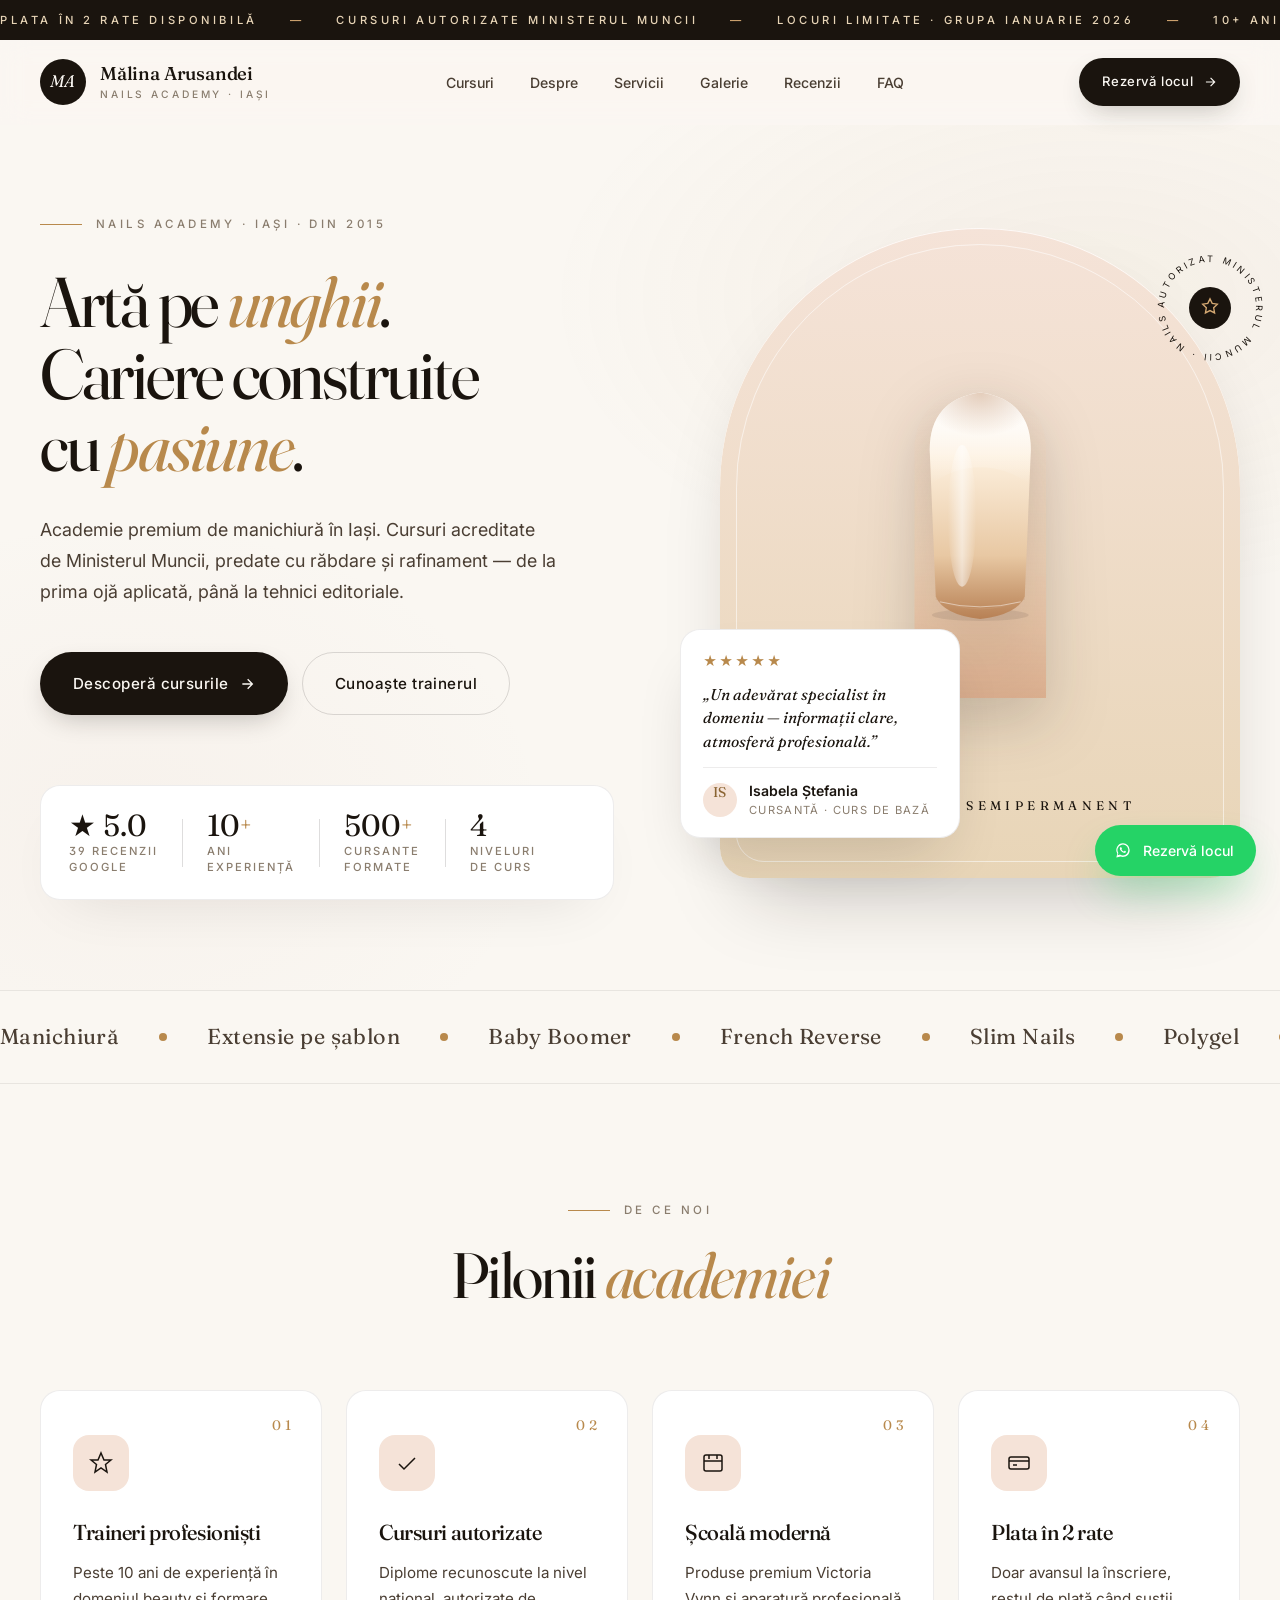
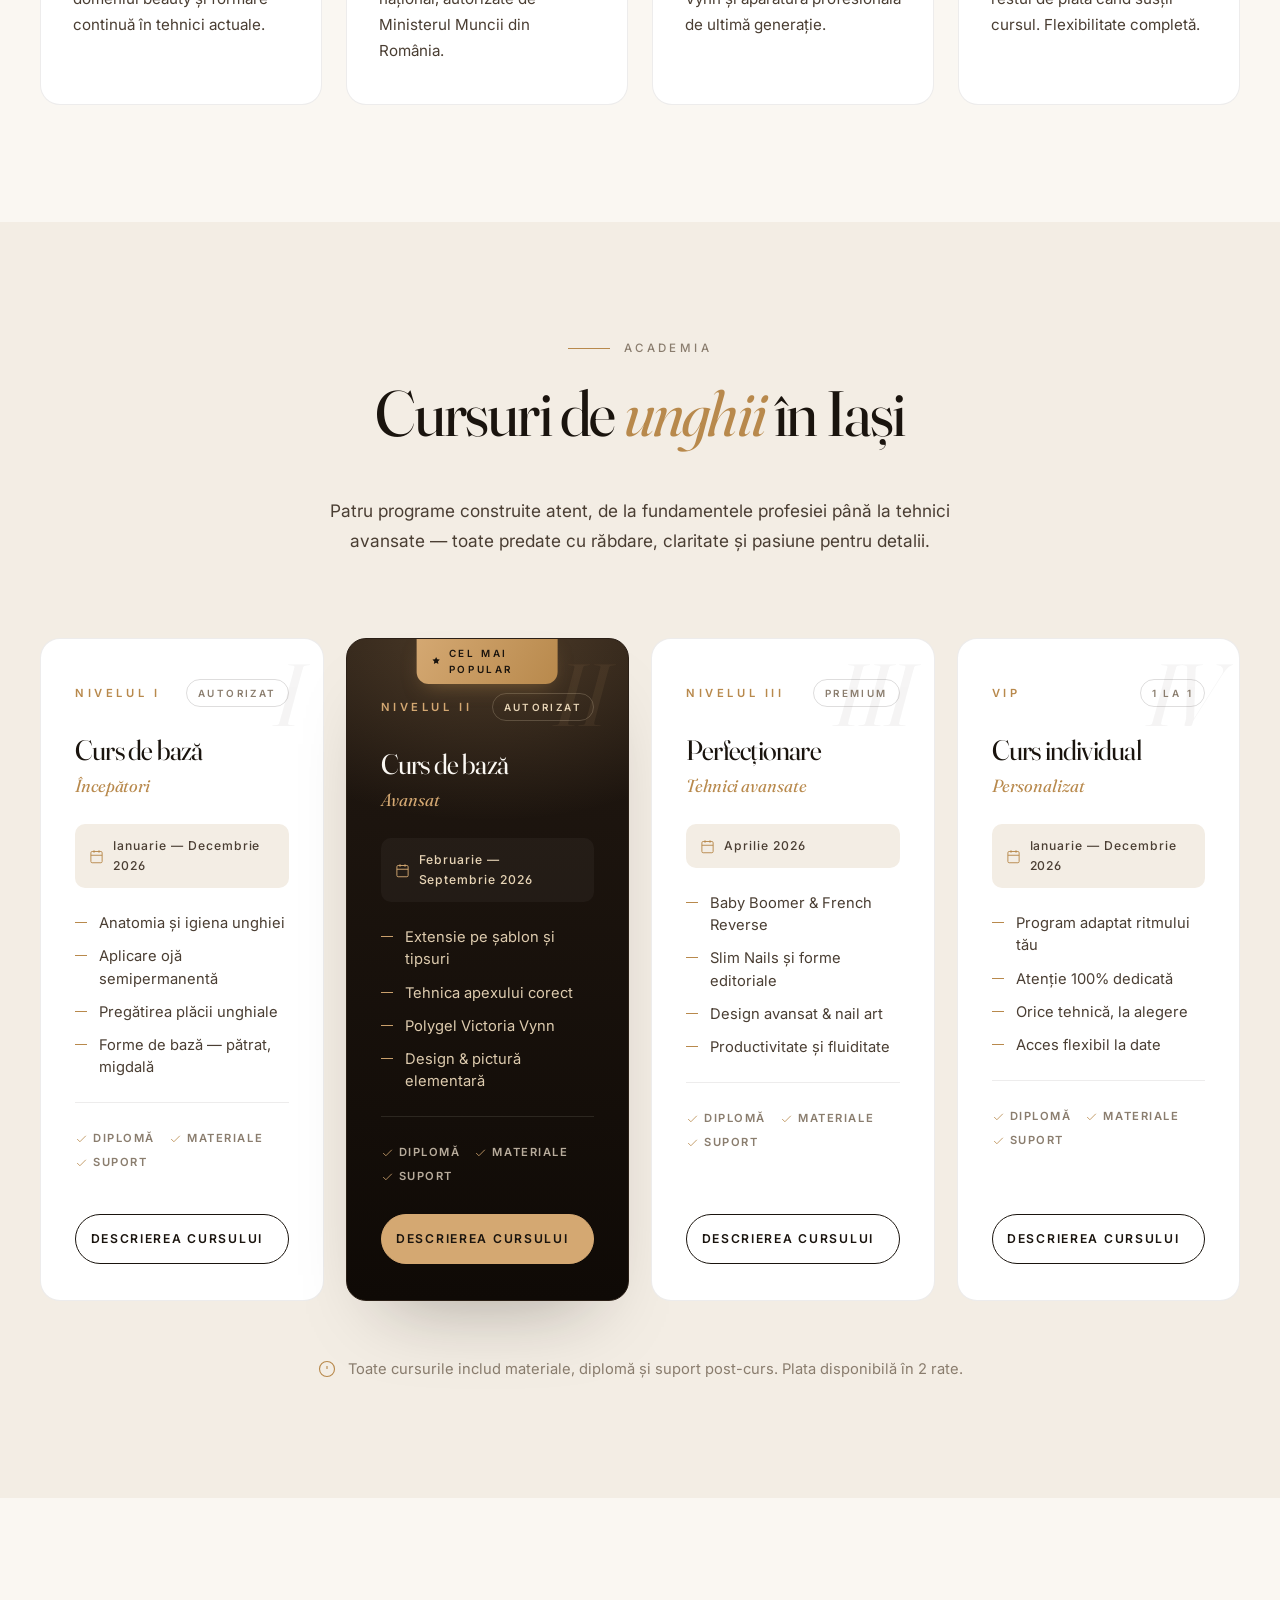
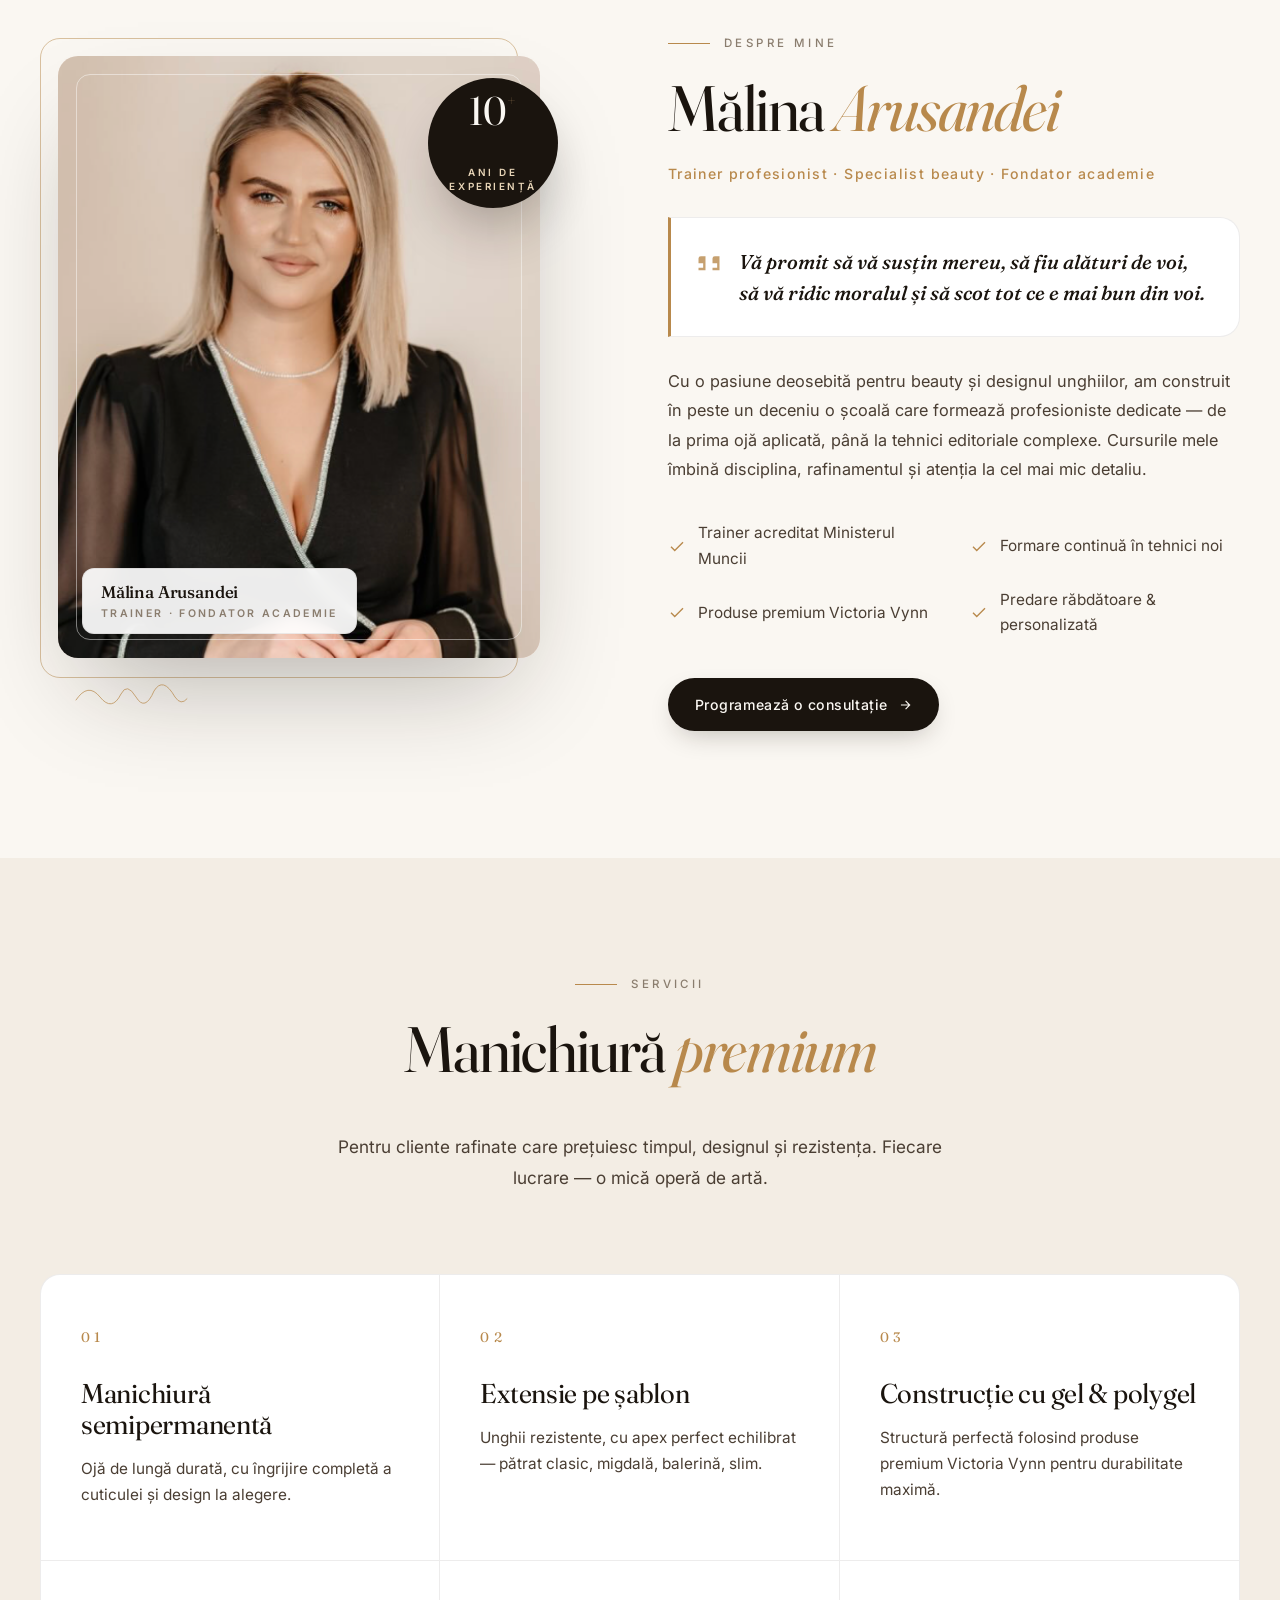
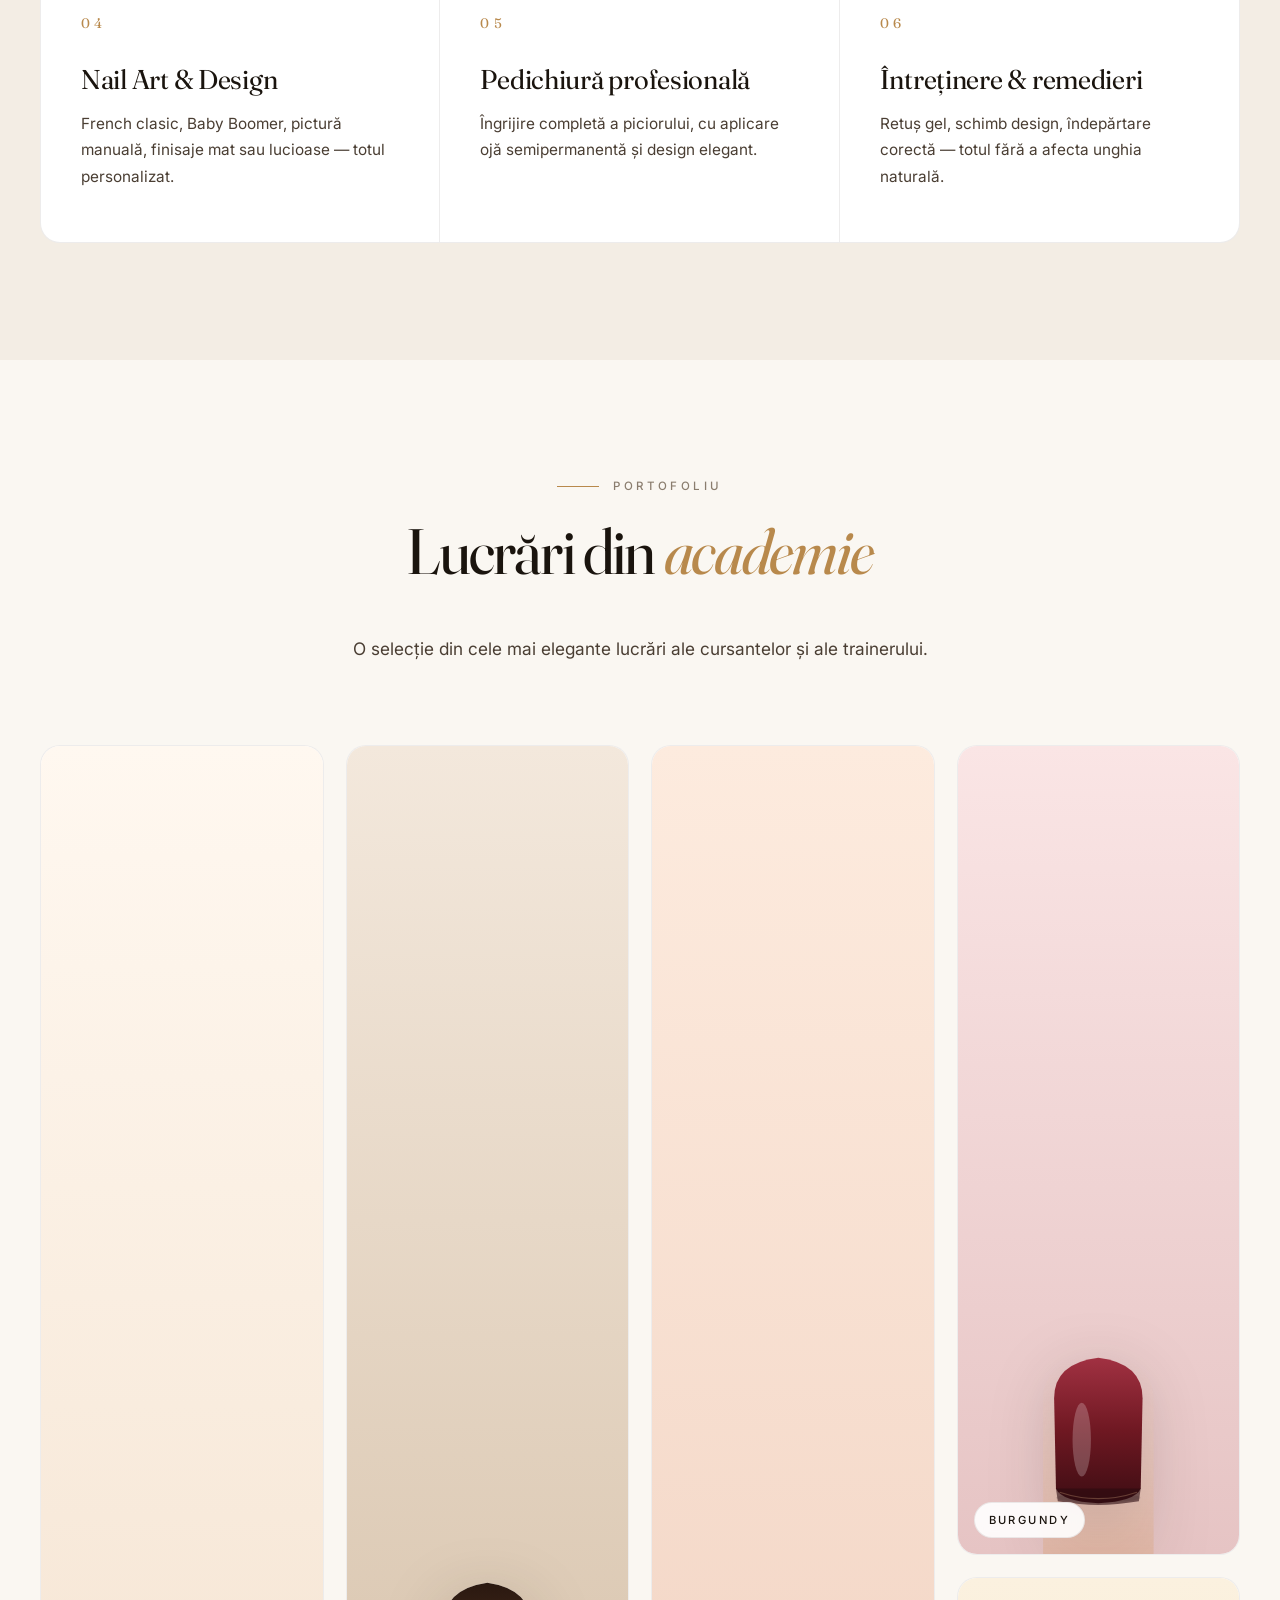
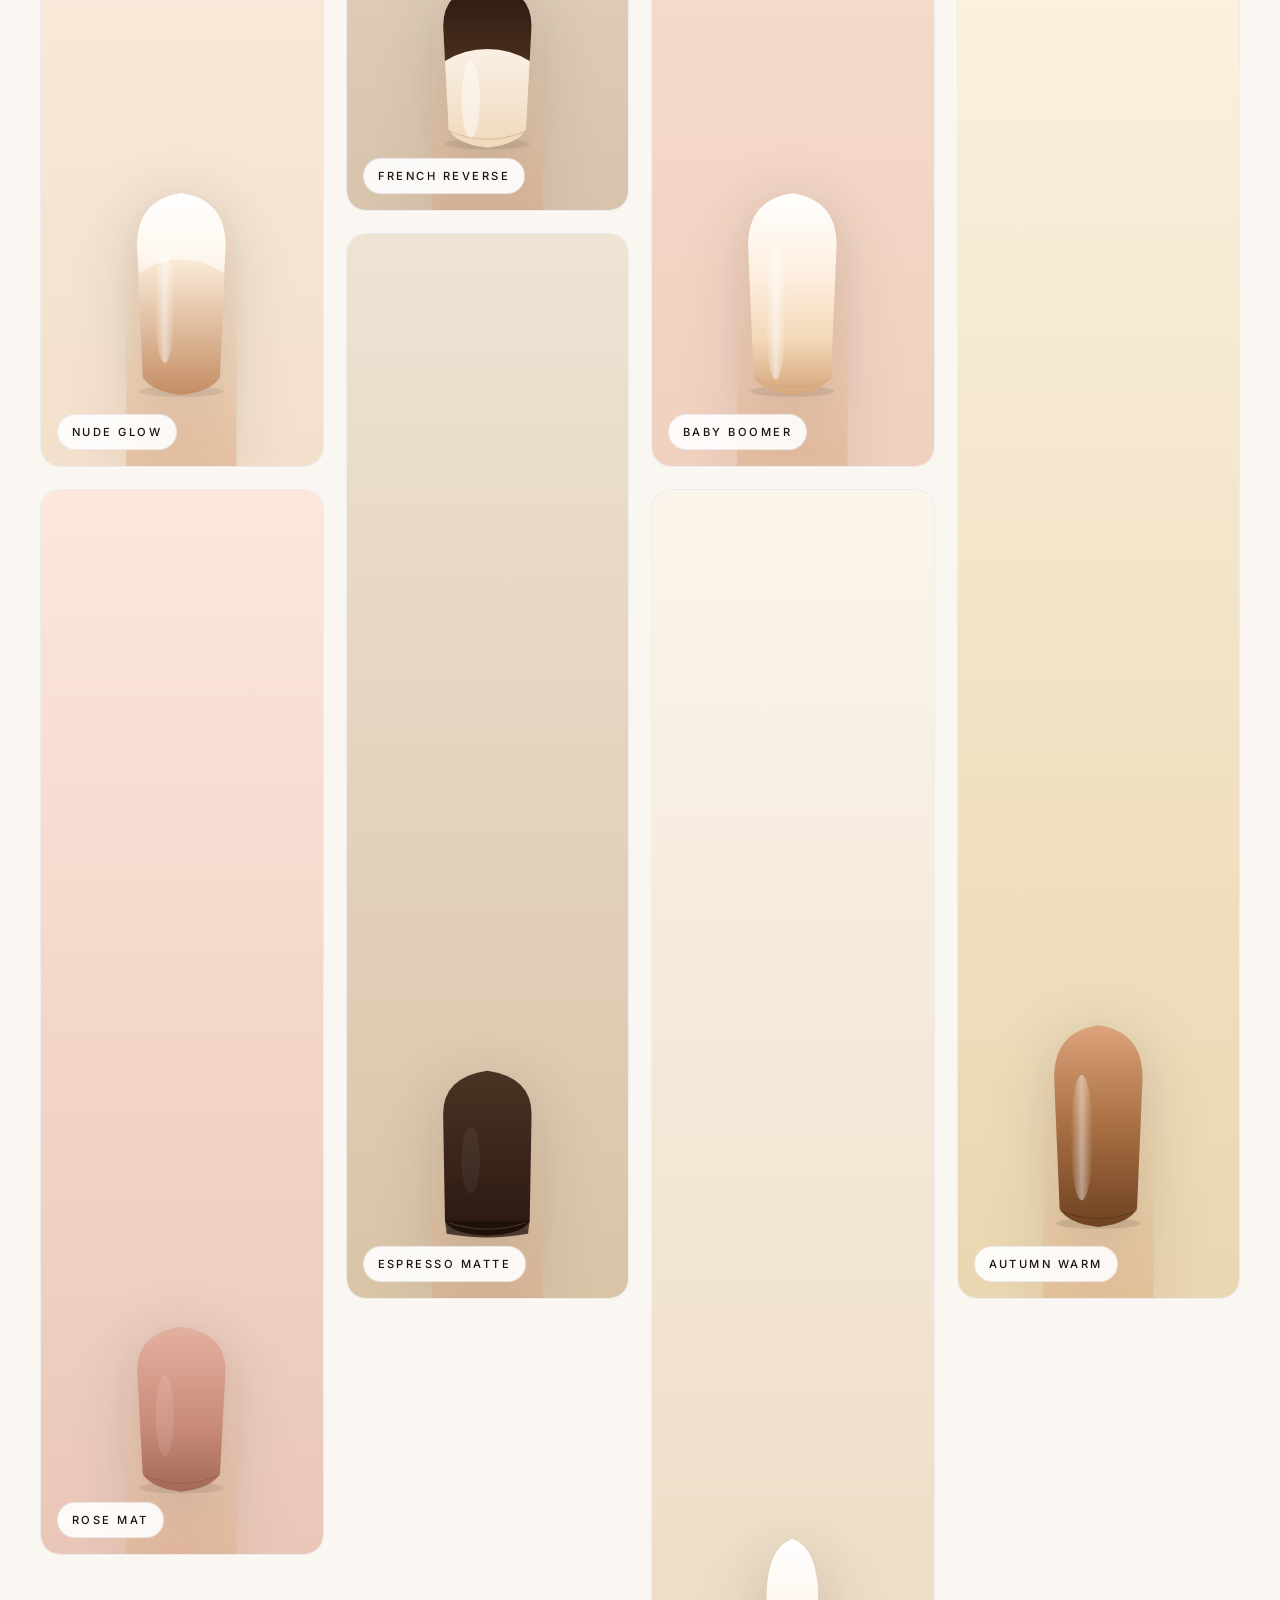
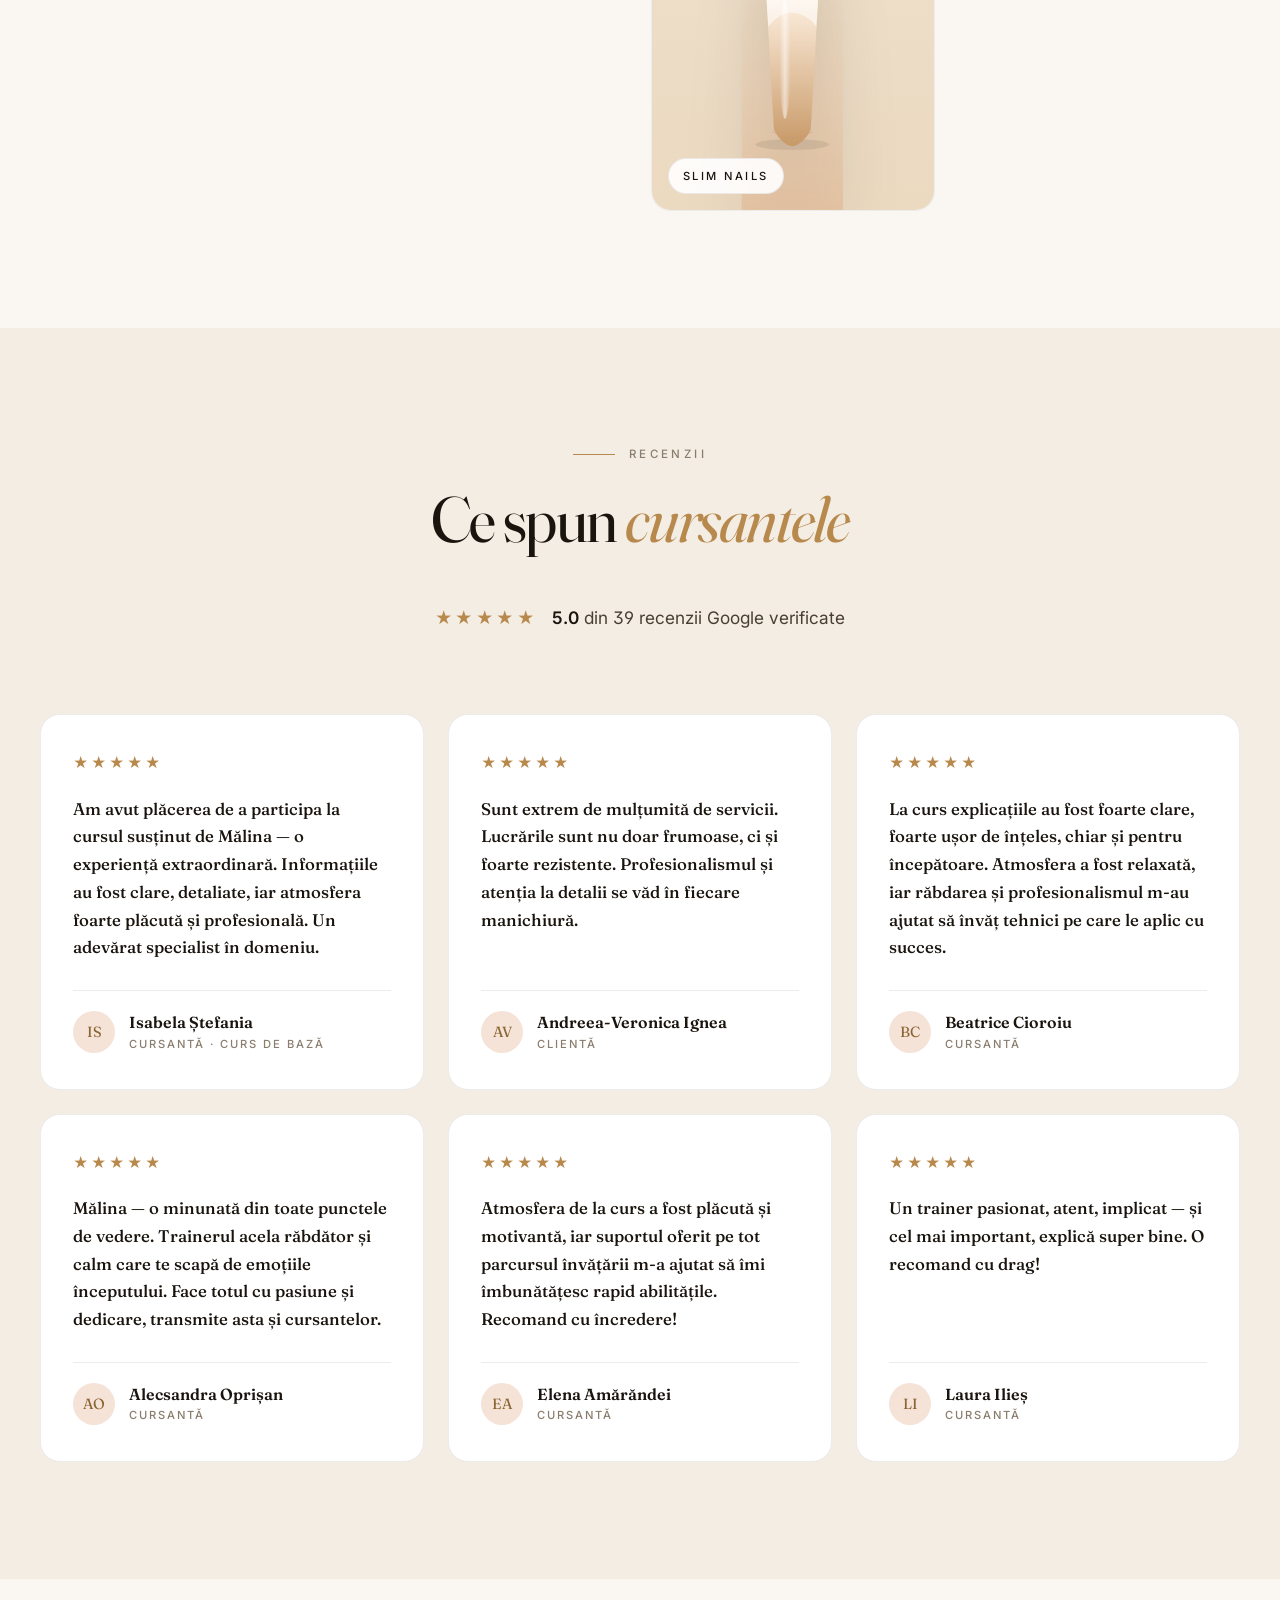
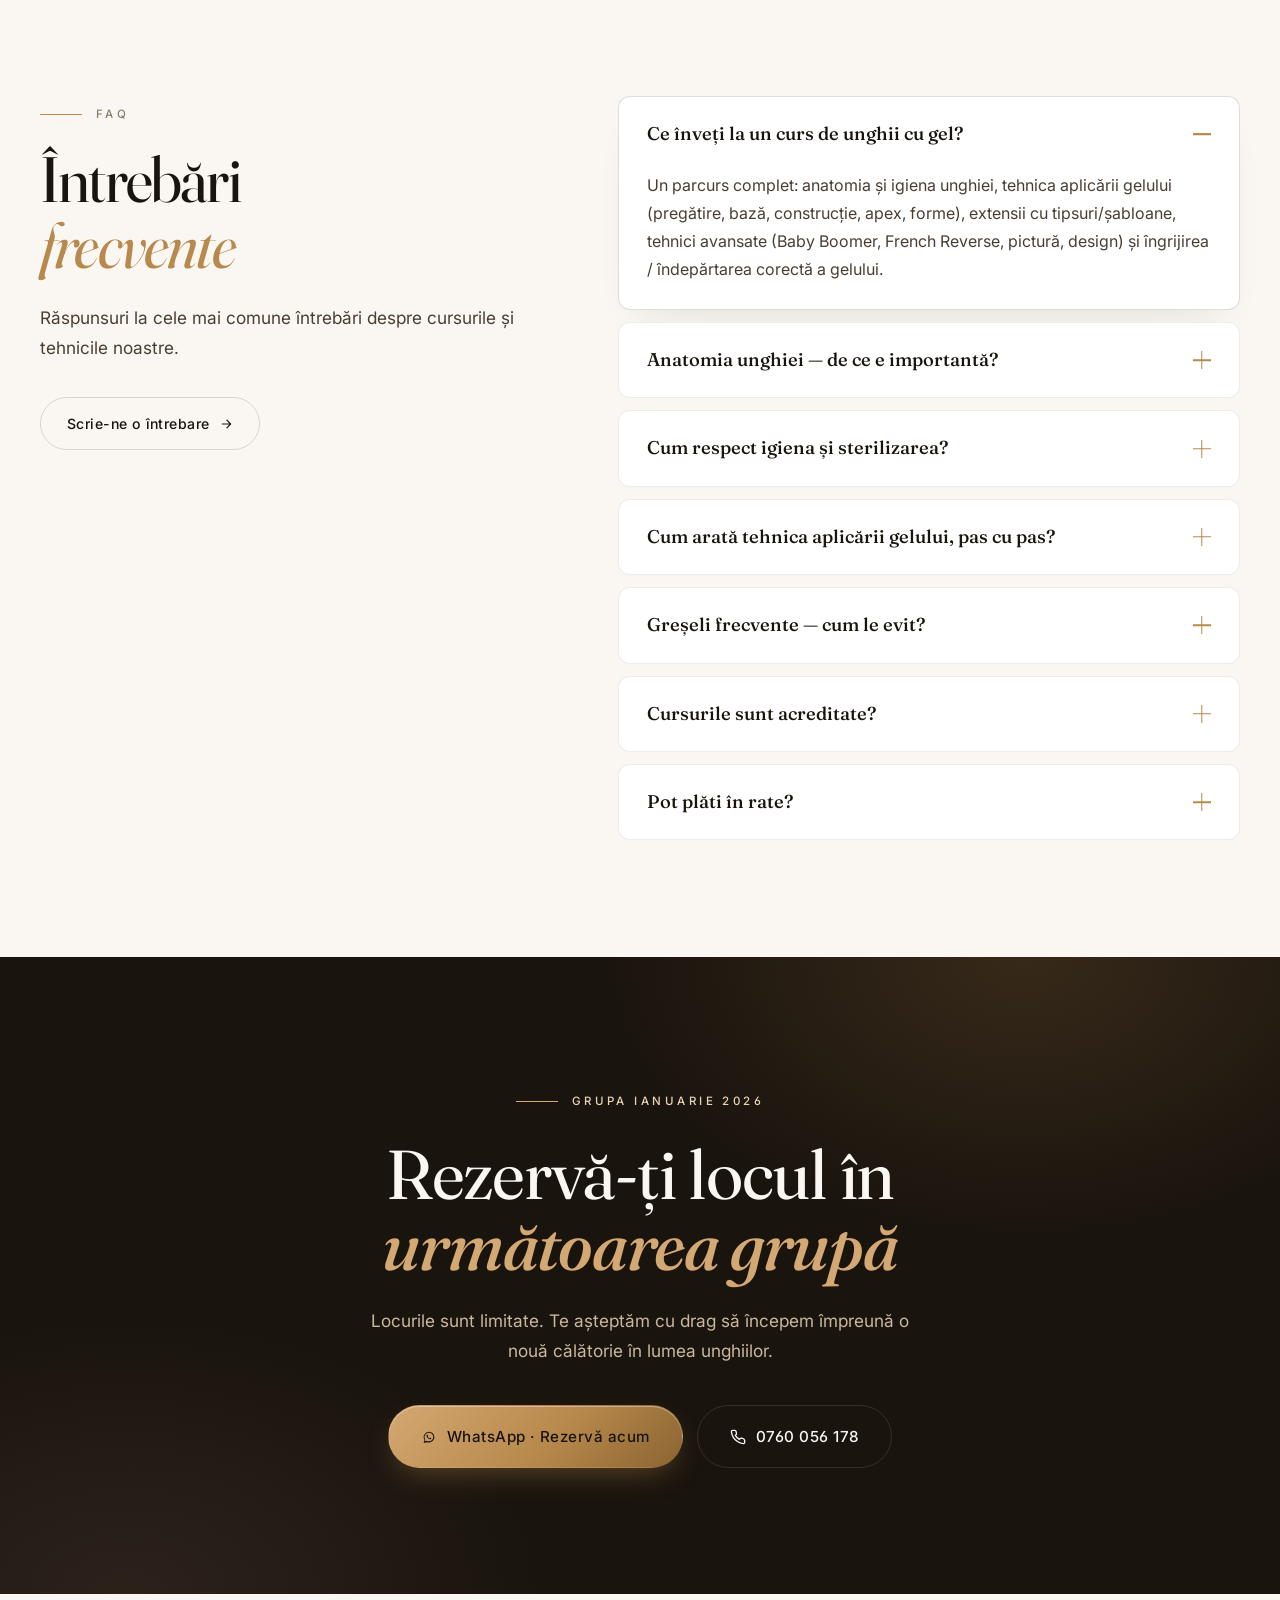
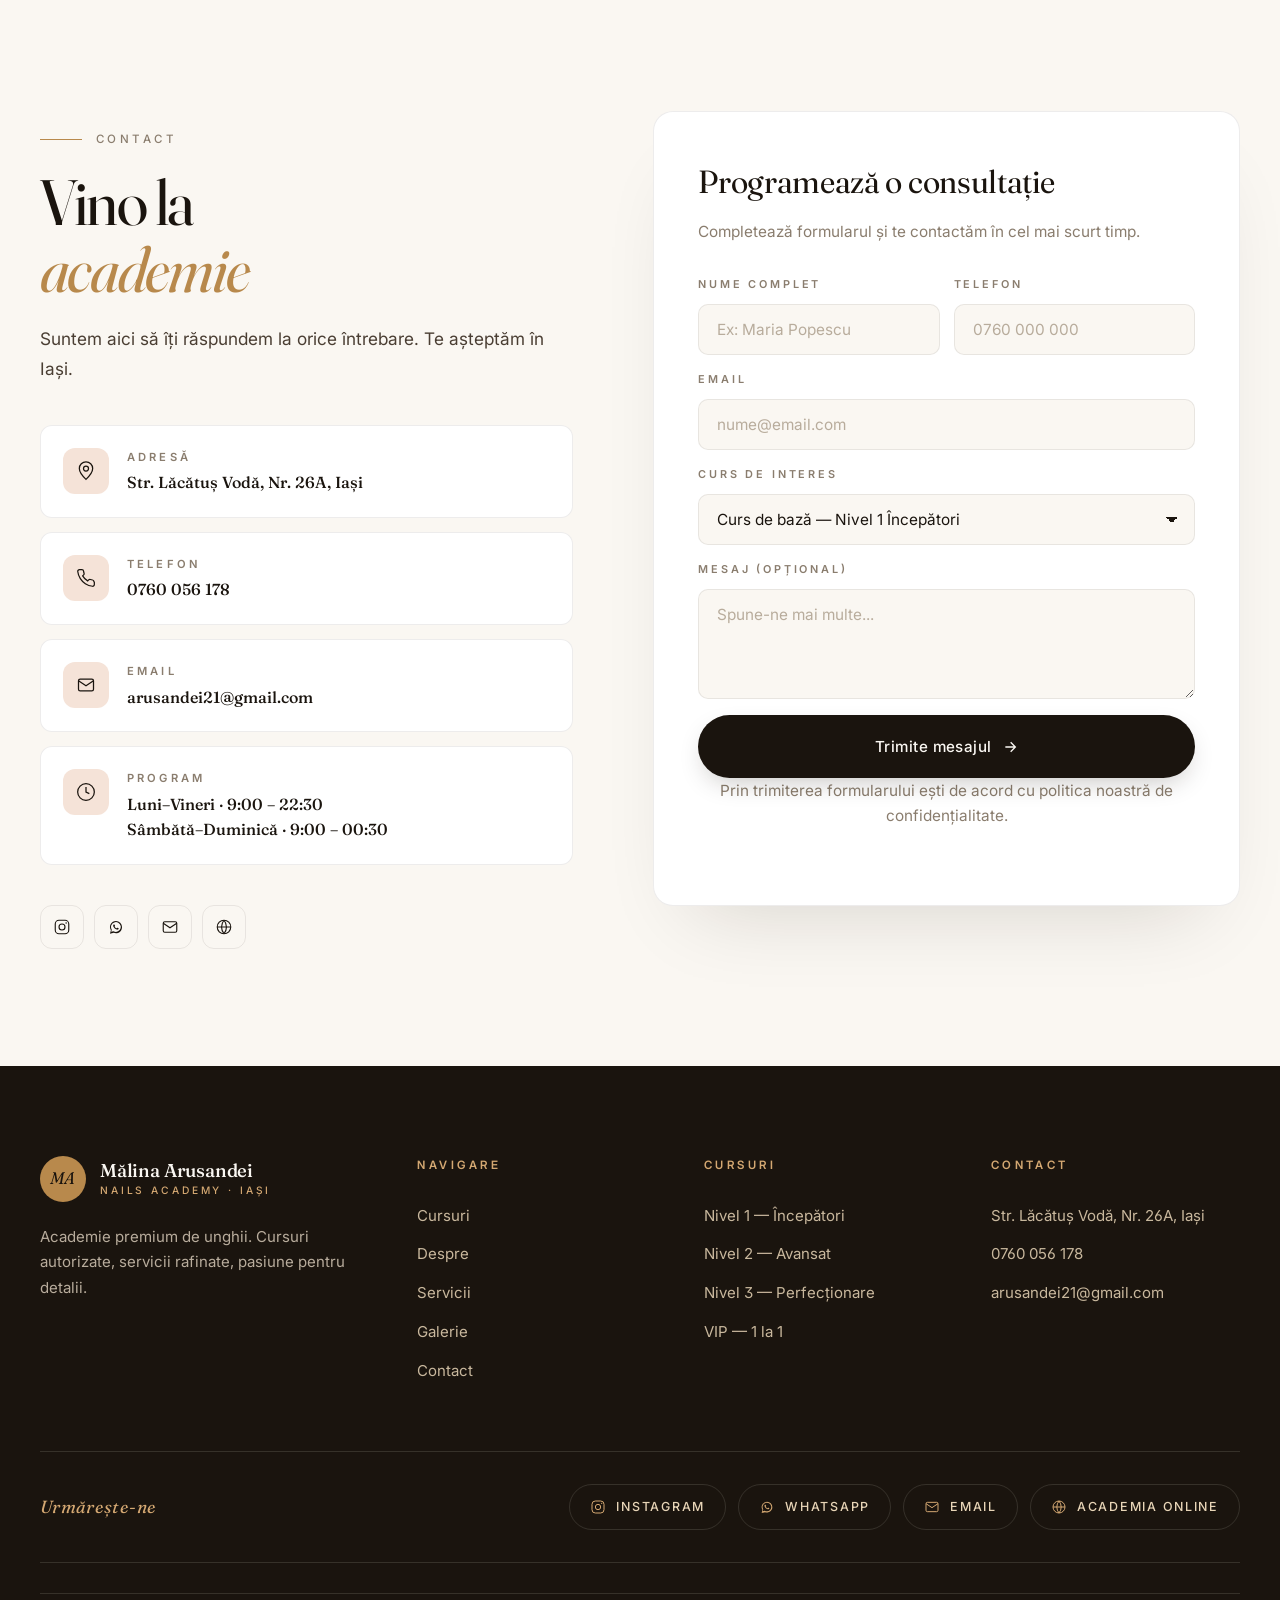
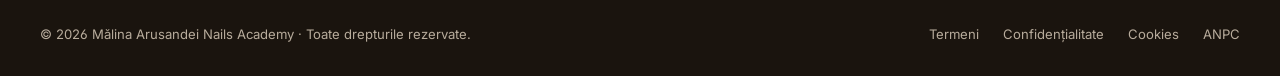
==== commit f07e316f: "Refine illustrations + real socials + centered course CTA - Redesign hero and all 8 gallery SVGs as " ====
--- a/index.html
+++ b/index.html
@@ -127,21 +127,49 @@
         <div class="hero__visual reveal reveal--right">
           <div class="hero__card">
             <div class="hero__card-inner">
-              <svg class="hero__nail" viewBox="0 0 200 320" xmlns="http://www.w3.org/2000/svg" aria-hidden="true">
+              <svg class="hero__nail" viewBox="0 0 220 340" xmlns="http://www.w3.org/2000/svg" aria-hidden="true">
                 <defs>
-                  <linearGradient id="nailGrad" x1="0" y1="0" x2="0" y2="1">
-                    <stop offset="0%" stop-color="#fff"/>
-                    <stop offset="40%" stop-color="#f3dccb"/>
-                    <stop offset="100%" stop-color="#c89b7a"/>
+                  <linearGradient id="heroFinger" x1="0" y1="0" x2="0" y2="1">
+                    <stop offset="0%" stop-color="#f5d5b8" stop-opacity="0"/>
+                    <stop offset="55%" stop-color="#eec7a5" stop-opacity="0.45"/>
+                    <stop offset="100%" stop-color="#d9a887" stop-opacity="0.85"/>
                   </linearGradient>
-                  <linearGradient id="nailShine" x1="0" y1="0" x2="1" y2="1">
-                    <stop offset="0%" stop-color="#ffffff" stop-opacity="0.9"/>
+                  <linearGradient id="heroNail" x1="0" y1="0" x2="0" y2="1">
+                    <stop offset="0%" stop-color="#ffffff"/>
+                    <stop offset="28%" stop-color="#fdf0de"/>
+                    <stop offset="72%" stop-color="#e8c8a3"/>
+                    <stop offset="100%" stop-color="#b78054"/>
+                  </linearGradient>
+                  <linearGradient id="heroEdge" x1="0" y1="0" x2="0" y2="1">
+                    <stop offset="0%" stop-color="#ffffff" stop-opacity="0.85"/>
                     <stop offset="100%" stop-color="#ffffff" stop-opacity="0"/>
                   </linearGradient>
+                  <linearGradient id="heroShine" x1="0" y1="0" x2="1" y2="0">
+                    <stop offset="0%" stop-color="#ffffff" stop-opacity="0"/>
+                    <stop offset="50%" stop-color="#ffffff" stop-opacity="0.55"/>
+                    <stop offset="100%" stop-color="#ffffff" stop-opacity="0"/>
+                  </linearGradient>
+                  <radialGradient id="heroCuticle" cx="0.5" cy="0" r="0.6">
+                    <stop offset="0%" stop-color="#c89a75" stop-opacity="0.5"/>
+                    <stop offset="100%" stop-color="#c89a75" stop-opacity="0"/>
+                  </radialGradient>
                 </defs>
-                <path d="M40 40 Q100 -10 160 40 L150 290 Q100 315 50 290 Z" fill="url(#nailGrad)"/>
-                <path d="M55 50 Q100 15 145 50 L130 140 Q100 150 70 140 Z" fill="url(#nailShine)" opacity="0.7"/>
-                <path d="M40 275 Q100 295 160 275 L155 290 Q100 315 45 290 Z" fill="#ffffff" opacity="0.85"/>
+                <!-- Finger silhouette -->
+                <path d="M45 340 L45 95 Q45 42 110 30 Q175 42 175 95 L175 340 Z" fill="url(#heroFinger)"/>
+                <!-- Nail shadow -->
+                <ellipse cx="110" cy="258" rx="48" ry="6" fill="#000" opacity="0.08"/>
+                <!-- Nail plate (almond) -->
+                <path d="M60 95 Q60 45 110 38 Q160 45 160 95 L154 240 Q146 258 110 262 Q74 258 66 240 Z" fill="url(#heroNail)"/>
+                <!-- Free edge highlight -->
+                <path d="M60 95 Q60 45 110 38 Q160 45 160 95 L158 128 Q135 112 110 112 Q85 112 62 128 Z" fill="url(#heroEdge)"/>
+                <!-- Cuticle soft shade at top of nail -->
+                <path d="M60 95 Q60 45 110 38 Q160 45 160 95 L155 110 Q135 95 110 93 Q85 95 65 110 Z" fill="url(#heroCuticle)"/>
+                <!-- Shine highlight -->
+                <ellipse cx="92" cy="160" rx="14" ry="70" fill="url(#heroShine)"/>
+                <!-- Cuticle line near finger -->
+                <path d="M66 242 Q110 262 154 242" stroke="#c89a75" stroke-width="1.2" fill="none" opacity="0.5"/>
+                <!-- Fine nail bed line -->
+                <path d="M70 245 Q110 255 150 245" stroke="#ffffff" stroke-width="0.8" fill="none" opacity="0.6"/>
               </svg>
               <span class="hero__card-label">Nude Glow · Semipermanent</span>
             </div>
@@ -503,51 +531,165 @@
       </div>
 
       <div class="gallery__grid">
+        <!-- 1. NUDE GLOW -->
         <figure class="tile reveal" data-h="tall">
           <div class="tile__art tile__art--nude">
-            <svg viewBox="0 0 200 300" aria-hidden="true"><path d="M70 40 Q100 0 130 40 L120 270 Q100 290 80 270 Z" fill="url(#tg1)"/><defs><linearGradient id="tg1" x1="0" y1="0" x2="0" y2="1"><stop offset="0" stop-color="#fff"/><stop offset="1" stop-color="#d5a876"/></linearGradient></defs></svg>
+            <svg viewBox="0 0 220 340" aria-hidden="true" preserveAspectRatio="xMidYMax meet">
+              <defs>
+                <linearGradient id="g1-finger" x1="0" y1="0" x2="0" y2="1"><stop offset="0" stop-color="#f5d5b8" stop-opacity="0"/><stop offset="1" stop-color="#e0b088" stop-opacity=".6"/></linearGradient>
+                <linearGradient id="g1-nail" x1="0" y1="0" x2="0" y2="1"><stop offset="0" stop-color="#fff"/><stop offset=".3" stop-color="#fdefdd"/><stop offset="1" stop-color="#c48d63"/></linearGradient>
+                <linearGradient id="g1-shine" x1="0" y1="0" x2="1" y2="0"><stop offset="0" stop-color="#fff" stop-opacity="0"/><stop offset=".5" stop-color="#fff" stop-opacity=".5"/><stop offset="1" stop-color="#fff" stop-opacity="0"/></linearGradient>
+              </defs>
+              <path d="M50 340 L50 100 Q50 48 110 35 Q170 48 170 100 L170 340 Z" fill="url(#g1-finger)"/>
+              <ellipse cx="110" cy="258" rx="46" ry="6" fill="#000" opacity=".08"/>
+              <path d="M62 100 Q62 50 110 43 Q158 50 158 100 L152 242 Q144 258 110 262 Q76 258 68 242 Z" fill="url(#g1-nail)"/>
+              <path d="M62 100 Q62 50 110 43 Q158 50 158 100 L156 130 Q135 115 110 115 Q85 115 64 130 Z" fill="#fff" opacity=".55"/>
+              <ellipse cx="92" cy="165" rx="11" ry="62" fill="url(#g1-shine)"/>
+              <path d="M68 244 Q110 262 152 244" stroke="#c89a75" stroke-width="1.2" fill="none" opacity=".5"/>
+            </svg>
           </div>
           <figcaption>Nude Glow</figcaption>
         </figure>
+
+        <!-- 2. FRENCH REVERSE -->
         <figure class="tile reveal" data-h="med">
           <div class="tile__art tile__art--dark">
-            <svg viewBox="0 0 200 240" aria-hidden="true"><rect x="60" y="30" width="80" height="180" rx="38" fill="#1a140e"/><path d="M60 50 Q100 30 140 50 L140 70 Q100 54 60 70 Z" fill="#d8b890"/></svg>
+            <svg viewBox="0 0 220 280" aria-hidden="true" preserveAspectRatio="xMidYMax meet">
+              <defs>
+                <linearGradient id="g2-finger" x1="0" y1="0" x2="0" y2="1"><stop offset="0" stop-color="#f5d5b8" stop-opacity="0"/><stop offset="1" stop-color="#d9a887" stop-opacity=".55"/></linearGradient>
+                <linearGradient id="g2-base" x1="0" y1="0" x2="0" y2="1"><stop offset="0" stop-color="#2a1810"/><stop offset="1" stop-color="#4a2e1e"/></linearGradient>
+                <linearGradient id="g2-tip" x1="0" y1="0" x2="0" y2="1"><stop offset="0" stop-color="#fff"/><stop offset="1" stop-color="#f0d9bc"/></linearGradient>
+              </defs>
+              <path d="M50 280 L50 80 Q50 36 110 25 Q170 36 170 80 L170 280 Z" fill="url(#g2-finger)"/>
+              <ellipse cx="110" cy="208" rx="46" ry="6" fill="#000" opacity=".08"/>
+              <!-- nail tip (cream) -->
+              <path d="M62 80 Q62 40 110 33 Q158 40 158 80 L152 192 Q144 208 110 212 Q76 208 68 192 Z" fill="url(#g2-tip)"/>
+              <!-- reverse french: dark band at cuticle -->
+              <path d="M62 80 Q62 40 110 33 Q158 40 158 80 L156 118 Q135 105 110 105 Q85 105 64 118 Z" fill="url(#g2-base)"/>
+              <!-- shine on tip -->
+              <ellipse cx="92" cy="160" rx="10" ry="42" fill="#fff" opacity=".45"/>
+              <path d="M68 194 Q110 212 152 194" stroke="#c89a75" stroke-width="1.2" fill="none" opacity=".5"/>
+            </svg>
           </div>
           <figcaption>French Reverse</figcaption>
         </figure>
+
+        <!-- 3. BABY BOOMER -->
         <figure class="tile reveal" data-h="tall">
           <div class="tile__art tile__art--blush">
-            <svg viewBox="0 0 200 300" aria-hidden="true"><path d="M75 30 Q100 0 125 30 L115 275 Q100 290 85 275 Z" fill="url(#tg2)"/><defs><linearGradient id="tg2" x1="0" y1="0" x2="1" y2="1"><stop offset="0" stop-color="#fff"/><stop offset=".5" stop-color="#f3e3cf"/><stop offset="1" stop-color="#d5a876"/></linearGradient></defs></svg>
+            <svg viewBox="0 0 220 340" aria-hidden="true" preserveAspectRatio="xMidYMax meet">
+              <defs>
+                <linearGradient id="g3-finger" x1="0" y1="0" x2="0" y2="1"><stop offset="0" stop-color="#f5d5b8" stop-opacity="0"/><stop offset="1" stop-color="#e0b088" stop-opacity=".55"/></linearGradient>
+                <linearGradient id="g3-nail" x1="0" y1="0" x2="0" y2="1"><stop offset="0" stop-color="#fff"/><stop offset=".42" stop-color="#fdeede"/><stop offset=".72" stop-color="#f3d8b9"/><stop offset="1" stop-color="#d5a67b"/></linearGradient>
+                <linearGradient id="g3-shine" x1="0" y1="0" x2="1" y2="0"><stop offset="0" stop-color="#fff" stop-opacity="0"/><stop offset=".5" stop-color="#fff" stop-opacity=".55"/><stop offset="1" stop-color="#fff" stop-opacity="0"/></linearGradient>
+              </defs>
+              <path d="M50 340 L50 100 Q50 48 110 35 Q170 48 170 100 L170 340 Z" fill="url(#g3-finger)"/>
+              <ellipse cx="110" cy="258" rx="46" ry="6" fill="#000" opacity=".08"/>
+              <path d="M62 100 Q62 50 110 43 Q158 50 158 100 L152 242 Q144 258 110 262 Q76 258 68 242 Z" fill="url(#g3-nail)"/>
+              <ellipse cx="92" cy="175" rx="11" ry="70" fill="url(#g3-shine)"/>
+              <path d="M68 244 Q110 262 152 244" stroke="#c89a75" stroke-width="1.2" fill="none" opacity=".45"/>
+            </svg>
           </div>
           <figcaption>Baby Boomer</figcaption>
         </figure>
+
+        <!-- 4. BURGUNDY -->
         <figure class="tile reveal" data-h="short">
           <div class="tile__art tile__art--rouge">
-            <svg viewBox="0 0 200 200" aria-hidden="true"><rect x="60" y="30" width="80" height="140" rx="38" fill="url(#tg3)"/><defs><linearGradient id="tg3" x1="0" y1="0" x2="1" y2="1"><stop offset="0" stop-color="#8a2a2a"/><stop offset="1" stop-color="#3a0f0f"/></linearGradient></defs></svg>
+            <svg viewBox="0 0 220 240" aria-hidden="true" preserveAspectRatio="xMidYMax meet">
+              <defs>
+                <linearGradient id="g4-finger" x1="0" y1="0" x2="0" y2="1"><stop offset="0" stop-color="#f5d5b8" stop-opacity="0"/><stop offset="1" stop-color="#d9a887" stop-opacity=".5"/></linearGradient>
+                <linearGradient id="g4-nail" x1="0" y1="0" x2="0" y2="1"><stop offset="0" stop-color="#a13142"/><stop offset=".5" stop-color="#6f1822"/><stop offset="1" stop-color="#3d0d13"/></linearGradient>
+              </defs>
+              <path d="M50 240 L50 70 Q50 30 110 20 Q170 30 170 70 L170 240 Z" fill="url(#g4-finger)"/>
+              <ellipse cx="110" cy="178" rx="46" ry="5" fill="#000" opacity=".1"/>
+              <!-- square shape -->
+              <path d="M62 70 Q62 32 110 26 Q158 32 158 70 L156 168 Q150 182 110 184 Q70 182 64 168 Z" fill="url(#g4-nail)"/>
+              <!-- square tip (straight) -->
+              <path d="M64 168 L156 168 L154 182 Q130 186 110 186 Q90 186 66 182 Z" fill="#2a0a10" opacity=".6"/>
+              <ellipse cx="92" cy="115" rx="10" ry="40" fill="#fff" opacity=".22"/>
+              <path d="M68 172 Q110 186 152 172" stroke="#c89a75" stroke-width="1.2" fill="none" opacity=".35"/>
+            </svg>
           </div>
           <figcaption>Burgundy</figcaption>
         </figure>
+
+        <!-- 5. AUTUMN WARM -->
         <figure class="tile reveal" data-h="tall">
           <div class="tile__art tile__art--champagne">
-            <svg viewBox="0 0 200 300" aria-hidden="true"><ellipse cx="100" cy="150" rx="45" ry="130" fill="url(#tg4)"/><defs><linearGradient id="tg4" x1="0" y1="0" x2="0" y2="1"><stop offset="0" stop-color="#f8e6d2"/><stop offset="1" stop-color="#a07858"/></linearGradient></defs></svg>
+            <svg viewBox="0 0 220 340" aria-hidden="true" preserveAspectRatio="xMidYMax meet">
+              <defs>
+                <linearGradient id="g5-finger" x1="0" y1="0" x2="0" y2="1"><stop offset="0" stop-color="#f5d5b8" stop-opacity="0"/><stop offset="1" stop-color="#e0b088" stop-opacity=".5"/></linearGradient>
+                <linearGradient id="g5-nail" x1="0" y1="0" x2="0" y2="1"><stop offset="0" stop-color="#dca37c"/><stop offset=".5" stop-color="#a86f43"/><stop offset="1" stop-color="#6e4221"/></linearGradient>
+                <linearGradient id="g5-shine" x1="0" y1="0" x2="1" y2="0"><stop offset="0" stop-color="#fff" stop-opacity="0"/><stop offset=".5" stop-color="#fff" stop-opacity=".45"/><stop offset="1" stop-color="#fff" stop-opacity="0"/></linearGradient>
+              </defs>
+              <path d="M50 340 L50 100 Q50 48 110 35 Q170 48 170 100 L170 340 Z" fill="url(#g5-finger)"/>
+              <ellipse cx="110" cy="258" rx="46" ry="6" fill="#000" opacity=".1"/>
+              <path d="M62 100 Q62 50 110 43 Q158 50 158 100 L152 242 Q144 258 110 262 Q76 258 68 242 Z" fill="url(#g5-nail)"/>
+              <ellipse cx="92" cy="165" rx="12" ry="68" fill="url(#g5-shine)"/>
+              <path d="M68 244 Q110 262 152 244" stroke="#2a1810" stroke-width="1.2" fill="none" opacity=".3"/>
+            </svg>
           </div>
           <figcaption>Autumn Warm</figcaption>
         </figure>
+
+        <!-- 6. ESPRESSO MATTE -->
         <figure class="tile reveal" data-h="med">
           <div class="tile__art tile__art--espresso">
-            <svg viewBox="0 0 200 240" aria-hidden="true"><rect x="60" y="20" width="80" height="200" rx="38" fill="url(#tg5)"/><defs><linearGradient id="tg5" x1="0" y1="0" x2="0" y2="1"><stop offset="0" stop-color="#2a1e16"/><stop offset="1" stop-color="#5a4233"/></linearGradient></defs></svg>
+            <svg viewBox="0 0 220 280" aria-hidden="true" preserveAspectRatio="xMidYMax meet">
+              <defs>
+                <linearGradient id="g6-finger" x1="0" y1="0" x2="0" y2="1"><stop offset="0" stop-color="#f5d5b8" stop-opacity="0"/><stop offset="1" stop-color="#d9a887" stop-opacity=".5"/></linearGradient>
+                <linearGradient id="g6-nail" x1="0" y1="0" x2="0" y2="1"><stop offset="0" stop-color="#4a3324"/><stop offset="1" stop-color="#2a1810"/></linearGradient>
+              </defs>
+              <path d="M50 280 L50 80 Q50 36 110 25 Q170 36 170 80 L170 280 Z" fill="url(#g6-finger)"/>
+              <ellipse cx="110" cy="208" rx="46" ry="6" fill="#000" opacity=".1"/>
+              <!-- square -->
+              <path d="M62 80 Q62 40 110 33 Q158 40 158 80 L156 196 Q150 210 110 212 Q70 210 64 196 Z" fill="url(#g6-nail)"/>
+              <path d="M64 196 L156 196 L154 210 Q130 214 110 214 Q90 214 66 210 Z" fill="#1a0f08" opacity=".7"/>
+              <!-- subtle matte sheen -->
+              <ellipse cx="92" cy="130" rx="10" ry="36" fill="#fff" opacity=".05"/>
+              <path d="M68 198 Q110 212 152 198" stroke="#c89a75" stroke-width="1.2" fill="none" opacity=".25"/>
+            </svg>
           </div>
           <figcaption>Espresso Matte</figcaption>
         </figure>
+
+        <!-- 7. ROSE MAT -->
         <figure class="tile reveal" data-h="med">
           <div class="tile__art tile__art--rose">
-            <svg viewBox="0 0 200 240" aria-hidden="true"><ellipse cx="100" cy="120" rx="40" ry="100" fill="url(#tg6)"/><defs><linearGradient id="tg6" x1="0" y1="0" x2="0" y2="1"><stop offset="0" stop-color="#f5dccb"/><stop offset="1" stop-color="#c98b7a"/></linearGradient></defs></svg>
+            <svg viewBox="0 0 220 280" aria-hidden="true" preserveAspectRatio="xMidYMax meet">
+              <defs>
+                <linearGradient id="g7-finger" x1="0" y1="0" x2="0" y2="1"><stop offset="0" stop-color="#f5d5b8" stop-opacity="0"/><stop offset="1" stop-color="#e0b088" stop-opacity=".5"/></linearGradient>
+                <linearGradient id="g7-nail" x1="0" y1="0" x2="0" y2="1"><stop offset="0" stop-color="#e3b0a0"/><stop offset=".6" stop-color="#c98b7a"/><stop offset="1" stop-color="#a36957"/></linearGradient>
+              </defs>
+              <path d="M50 280 L50 80 Q50 36 110 25 Q170 36 170 80 L170 280 Z" fill="url(#g7-finger)"/>
+              <ellipse cx="110" cy="208" rx="46" ry="6" fill="#000" opacity=".08"/>
+              <path d="M62 80 Q62 40 110 33 Q158 40 158 80 L152 192 Q144 208 110 212 Q76 208 68 192 Z" fill="url(#g7-nail)"/>
+              <!-- matte = low shine -->
+              <ellipse cx="92" cy="130" rx="10" ry="44" fill="#fff" opacity=".1"/>
+              <path d="M68 194 Q110 212 152 194" stroke="#8a4535" stroke-width="1.2" fill="none" opacity=".35"/>
+            </svg>
           </div>
           <figcaption>Rose Mat</figcaption>
         </figure>
+
+        <!-- 8. SLIM NAILS -->
         <figure class="tile reveal" data-h="tall">
           <div class="tile__art tile__art--slim">
-            <svg viewBox="0 0 200 300" aria-hidden="true"><path d="M90 20 Q100 10 110 20 L105 285 Q100 290 95 285 Z" fill="url(#tg7)"/><defs><linearGradient id="tg7" x1="0" y1="0" x2="0" y2="1"><stop offset="0" stop-color="#fff"/><stop offset="1" stop-color="#e8d5bf"/></linearGradient></defs></svg>
+            <svg viewBox="0 0 220 340" aria-hidden="true" preserveAspectRatio="xMidYMax meet">
+              <defs>
+                <linearGradient id="g8-finger" x1="0" y1="0" x2="0" y2="1"><stop offset="0" stop-color="#f5d5b8" stop-opacity="0"/><stop offset="1" stop-color="#e0b088" stop-opacity=".5"/></linearGradient>
+                <linearGradient id="g8-nail" x1="0" y1="0" x2="0" y2="1"><stop offset="0" stop-color="#fff"/><stop offset=".3" stop-color="#fdeede"/><stop offset="1" stop-color="#c89967"/></linearGradient>
+                <linearGradient id="g8-shine" x1="0" y1="0" x2="1" y2="0"><stop offset="0" stop-color="#fff" stop-opacity="0"/><stop offset=".5" stop-color="#fff" stop-opacity=".55"/><stop offset="1" stop-color="#fff" stop-opacity="0"/></linearGradient>
+              </defs>
+              <path d="M55 340 L55 110 Q55 60 110 48 Q165 60 165 110 L165 340 Z" fill="url(#g8-finger)"/>
+              <ellipse cx="110" cy="268" rx="40" ry="6" fill="#000" opacity=".08"/>
+              <!-- slim elongated almond -->
+              <path d="M82 110 Q82 55 110 45 Q138 55 138 110 L130 252 Q122 268 110 270 Q98 268 90 252 Z" fill="url(#g8-nail)"/>
+              <path d="M82 110 Q82 55 110 45 Q138 55 138 110 L136 140 Q125 125 110 125 Q95 125 84 140 Z" fill="#fff" opacity=".55"/>
+              <ellipse cx="102" cy="175" rx="6" ry="65" fill="url(#g8-shine)"/>
+              <path d="M88 254 Q110 268 132 254" stroke="#c89a75" stroke-width="1" fill="none" opacity=".5"/>
+            </svg>
           </div>
           <figcaption>Slim Nails</figcaption>
         </figure>
@@ -785,17 +927,17 @@
           </ul>
 
           <div class="contact__socials">
-            <a href="#" aria-label="Instagram">
+            <a href="https://www.instagram.com/malina.arusandei_nail_trainer/" target="_blank" rel="noopener" aria-label="Instagram @malina.arusandei_nail_trainer" title="Instagram">
               <svg viewBox="0 0 24 24" fill="none" stroke="currentColor" stroke-width="1.5"><rect x="3" y="3" width="18" height="18" rx="5"/><circle cx="12" cy="12" r="4"/><circle cx="17.5" cy="6.5" r="1" fill="currentColor" stroke="none"/></svg>
             </a>
-            <a href="#" aria-label="Facebook">
-              <svg viewBox="0 0 24 24" fill="currentColor"><path d="M13 22v-8h3l.5-4H13V7.5c0-1.1.3-1.9 1.9-1.9H17V2.1A26 26 0 0 0 14.4 2C11.8 2 10 3.6 10 6.7V10H7v4h3v8z"/></svg>
+            <a href="https://wa.me/40760056178" target="_blank" rel="noopener" aria-label="WhatsApp 0760 056 178" title="WhatsApp">
+              <svg viewBox="0 0 24 24" fill="currentColor"><path d="M17.6 6.3A7.9 7.9 0 0 0 12 4a8 8 0 0 0-6.8 12.2L4 21l5-1.3A8 8 0 0 0 20 12a7.9 7.9 0 0 0-2.4-5.7zM12 18.5a6.5 6.5 0 0 1-3.3-.9l-.2-.1-2.9.8.8-2.8-.2-.3a6.5 6.5 0 1 1 5.8 3.3zm3.6-4.9c-.2-.1-1.2-.6-1.4-.6-.2-.1-.3-.1-.4.1l-.6.7c-.1.1-.2.1-.4 0a5.3 5.3 0 0 1-2.6-2.3c-.2-.3.2-.3.5-1 .1-.1 0-.2 0-.3l-.6-1.3c-.1-.3-.3-.3-.4-.3h-.4a.7.7 0 0 0-.5.2 2 2 0 0 0-.6 1.5 3.5 3.5 0 0 0 .8 2 8 8 0 0 0 3 2.7c1.8.7 1.8.5 2.1.4a1.8 1.8 0 0 0 1.2-.8 1.4 1.4 0 0 0 .1-.8c-.1-.1-.2-.2-.4-.3z"/></svg>
             </a>
-            <a href="#" aria-label="TikTok">
-              <svg viewBox="0 0 24 24" fill="currentColor"><path d="M20 8.5a6.3 6.3 0 0 1-4-1.4v7.3a5.5 5.5 0 1 1-5.5-5.5h1V12a2.7 2.7 0 1 0 2.7 2.7V2h2.8a4 4 0 0 0 3 3.6z"/></svg>
+            <a href="mailto:arusandei21@gmail.com" aria-label="Email arusandei21@gmail.com" title="Email">
+              <svg viewBox="0 0 24 24" fill="none" stroke="currentColor" stroke-width="1.5"><rect x="3" y="5" width="18" height="14" rx="2"/><path d="M3 7l9 6 9-6"/></svg>
             </a>
-            <a href="https://wa.me/40760056178" aria-label="WhatsApp">
-              <svg viewBox="0 0 24 24" fill="currentColor"><path d="M17.6 6.3A7.9 7.9 0 0 0 12 4a8 8 0 0 0-6.8 12.2L4 21l5-1.3A8 8 0 0 0 20 12a7.9 7.9 0 0 0-2.4-5.7zM12 18.5a6.5 6.5 0 0 1-3.3-.9l-.2-.1-2.9.8.8-2.8-.2-.3a6.5 6.5 0 1 1 5.8 3.3zm3.6-4.9c-.2-.1-1.2-.6-1.4-.6-.2-.1-.3-.1-.4.1l-.6.7c-.1.1-.2.1-.4 0a5.3 5.3 0 0 1-2.6-2.3c-.2-.3.2-.3.5-1 .1-.1 0-.2 0-.3l-.6-1.3c-.1-.3-.3-.3-.4-.3h-.4a.7.7 0 0 0-.5.2 2 2 0 0 0-.6 1.5 3.5 3.5 0 0 0 .8 2 8 8 0 0 0 3 2.7c1.8.7 1.8.5 2.1.4a1.8 1.8 0 0 0 1.2-.8 1.4 1.4 0 0 0 .1-.8c-.1-.1-.2-.2-.4-.3z"/></svg>
+            <a href="https://malina-nails.com/" target="_blank" rel="noopener" aria-label="Academia online malina-nails.com" title="Academia online">
+              <svg viewBox="0 0 24 24" fill="none" stroke="currentColor" stroke-width="1.5"><circle cx="12" cy="12" r="9"/><path d="M3 12h18M12 3a14 14 0 0 1 0 18M12 3a14 14 0 0 0 0 18"/></svg>
             </a>
           </div>
         </div>
@@ -884,6 +1026,28 @@
         </div>
       </div>
 
+      <div class="footer__socials" aria-label="Urmărește-ne">
+        <span class="footer__socials-label">Urmărește-ne</span>
+        <div class="footer__socials-row">
+          <a href="https://www.instagram.com/malina.arusandei_nail_trainer/" target="_blank" rel="noopener" class="footer__social" aria-label="Instagram">
+            <svg viewBox="0 0 24 24" fill="none" stroke="currentColor" stroke-width="1.5" aria-hidden="true"><rect x="3" y="3" width="18" height="18" rx="5"/><circle cx="12" cy="12" r="4"/><circle cx="17.5" cy="6.5" r="1" fill="currentColor" stroke="none"/></svg>
+            <span>Instagram</span>
+          </a>
+          <a href="https://wa.me/40760056178" target="_blank" rel="noopener" class="footer__social" aria-label="WhatsApp">
+            <svg viewBox="0 0 24 24" fill="currentColor" aria-hidden="true"><path d="M17.6 6.3A7.9 7.9 0 0 0 12 4a8 8 0 0 0-6.8 12.2L4 21l5-1.3A8 8 0 0 0 20 12a7.9 7.9 0 0 0-2.4-5.7zM12 18.5a6.5 6.5 0 0 1-3.3-.9l-.2-.1-2.9.8.8-2.8-.2-.3a6.5 6.5 0 1 1 5.8 3.3zm3.6-4.9c-.2-.1-1.2-.6-1.4-.6-.2-.1-.3-.1-.4.1l-.6.7c-.1.1-.2.1-.4 0a5.3 5.3 0 0 1-2.6-2.3c-.2-.3.2-.3.5-1 .1-.1 0-.2 0-.3l-.6-1.3c-.1-.3-.3-.3-.4-.3h-.4a.7.7 0 0 0-.5.2 2 2 0 0 0-.6 1.5 3.5 3.5 0 0 0 .8 2 8 8 0 0 0 3 2.7c1.8.7 1.8.5 2.1.4a1.8 1.8 0 0 0 1.2-.8 1.4 1.4 0 0 0 .1-.8c-.1-.1-.2-.2-.4-.3z"/></svg>
+            <span>WhatsApp</span>
+          </a>
+          <a href="mailto:arusandei21@gmail.com" class="footer__social" aria-label="Email">
+            <svg viewBox="0 0 24 24" fill="none" stroke="currentColor" stroke-width="1.5" aria-hidden="true"><rect x="3" y="5" width="18" height="14" rx="2"/><path d="M3 7l9 6 9-6"/></svg>
+            <span>Email</span>
+          </a>
+          <a href="https://malina-nails.com/" target="_blank" rel="noopener" class="footer__social" aria-label="Academia online">
+            <svg viewBox="0 0 24 24" fill="none" stroke="currentColor" stroke-width="1.5" aria-hidden="true"><circle cx="12" cy="12" r="9"/><path d="M3 12h18M12 3a14 14 0 0 1 0 18M12 3a14 14 0 0 0 0 18"/></svg>
+            <span>Academia online</span>
+          </a>
+        </div>
+      </div>
+
       <div class="footer__bottom">
         <span>© <span id="year"></span> Mălina Arusandei Nails Academy · Toate drepturile rezervate.</span>
         <div class="footer__legal">
--- a/styles.css
+++ b/styles.css
@@ -913,21 +913,23 @@
   margin-top: auto;
   display: inline-flex;
   align-items: center;
-  justify-content: space-between;
+  justify-content: center;
   gap: 10px;
   color: var(--ink);
-  font-size: 0.82rem;
-  letter-spacing: 0.06em;
+  font-size: 0.76rem;
+  letter-spacing: 0.14em;
   font-weight: 600;
   text-transform: uppercase;
-  padding: 12px 18px;
+  padding: 14px 18px;
   border: 1px solid var(--ink);
   border-radius: 999px;
   width: 100%;
+  white-space: nowrap;
   transition: all .35s var(--ease);
   position: relative;
   z-index: 1;
 }
+.course__cta span { flex: 0 1 auto; text-align: center; }
 .course__cta:hover {
   background: var(--ink);
   color: var(--bg);
@@ -1213,11 +1215,13 @@
 }
 .tile__art {
   width: 100%; height: 100%;
-  display: grid; place-items: center;
+  display: grid;
+  place-items: end center;
+  padding-top: 18px;
   transition: transform 1s var(--ease-out);
 }
 .tile:hover .tile__art { transform: scale(1.04); }
-.tile__art svg { width: 52%; height: 74%; }
+.tile__art svg { width: 72%; height: 92%; filter: drop-shadow(0 12px 30px rgba(26,20,14,0.18)); }
 
 .tile__art--nude { background: linear-gradient(180deg, #fff8f0, #f3e0cc); }
 .tile__art--dark { background: linear-gradient(180deg, #f3e8dc, #d8c4ad); }
@@ -1611,7 +1615,54 @@
 }
 .footer__col a:hover { color: var(--gold-2); opacity: 1; }
 
+.footer__socials {
+  margin-top: 56px;
+  padding: 32px 0;
+  border-top: 1px solid var(--line-dark);
+  border-bottom: 1px solid var(--line-dark);
+  display: flex;
+  align-items: center;
+  justify-content: space-between;
+  gap: 28px;
+  flex-wrap: wrap;
+}
+.footer__socials-label {
+  font-family: var(--font-display);
+  font-style: italic;
+  color: var(--gold-2);
+  font-size: 1.1rem;
+  letter-spacing: 0.02em;
+}
+.footer__socials-row {
+  display: flex;
+  flex-wrap: wrap;
+  gap: 12px;
+}
+.footer__social {
+  display: inline-flex;
+  align-items: center;
+  gap: 10px;
+  padding: 12px 20px;
+  border: 1px solid var(--line-dark);
+  border-radius: 999px;
+  color: var(--champagne);
+  font-size: 0.78rem;
+  letter-spacing: 0.14em;
+  text-transform: uppercase;
+  font-weight: 500;
+  transition: all .35s var(--ease);
+}
+.footer__social svg { width: 16px; height: 16px; color: var(--gold-2); transition: transform .35s var(--ease); }
+.footer__social:hover {
+  background: var(--gold-2);
+  color: var(--ink);
+  border-color: var(--gold-2);
+  transform: translateY(-2px);
+}
+.footer__social:hover svg { color: var(--ink); transform: scale(1.1); }
+
 .footer__bottom {
+  margin-top: 30px;
   display: flex;
   justify-content: space-between;
   align-items: center;
@@ -1760,6 +1811,9 @@
 
   .footer { padding: 60px 0 24px; }
   .footer__inner { grid-template-columns: 1fr; gap: 40px; margin-bottom: 40px; }
+  .footer__socials { flex-direction: column; align-items: flex-start; gap: 20px; padding: 26px 0; }
+  .footer__socials-row { width: 100%; }
+  .footer__social { flex: 1 1 calc(50% - 6px); justify-content: center; padding: 12px 14px; font-size: 0.72rem; letter-spacing: 0.1em; }
   .footer__bottom { flex-direction: column; align-items: flex-start; gap: 14px; font-size: 0.76rem; }
 
   .fab span { display: none; }
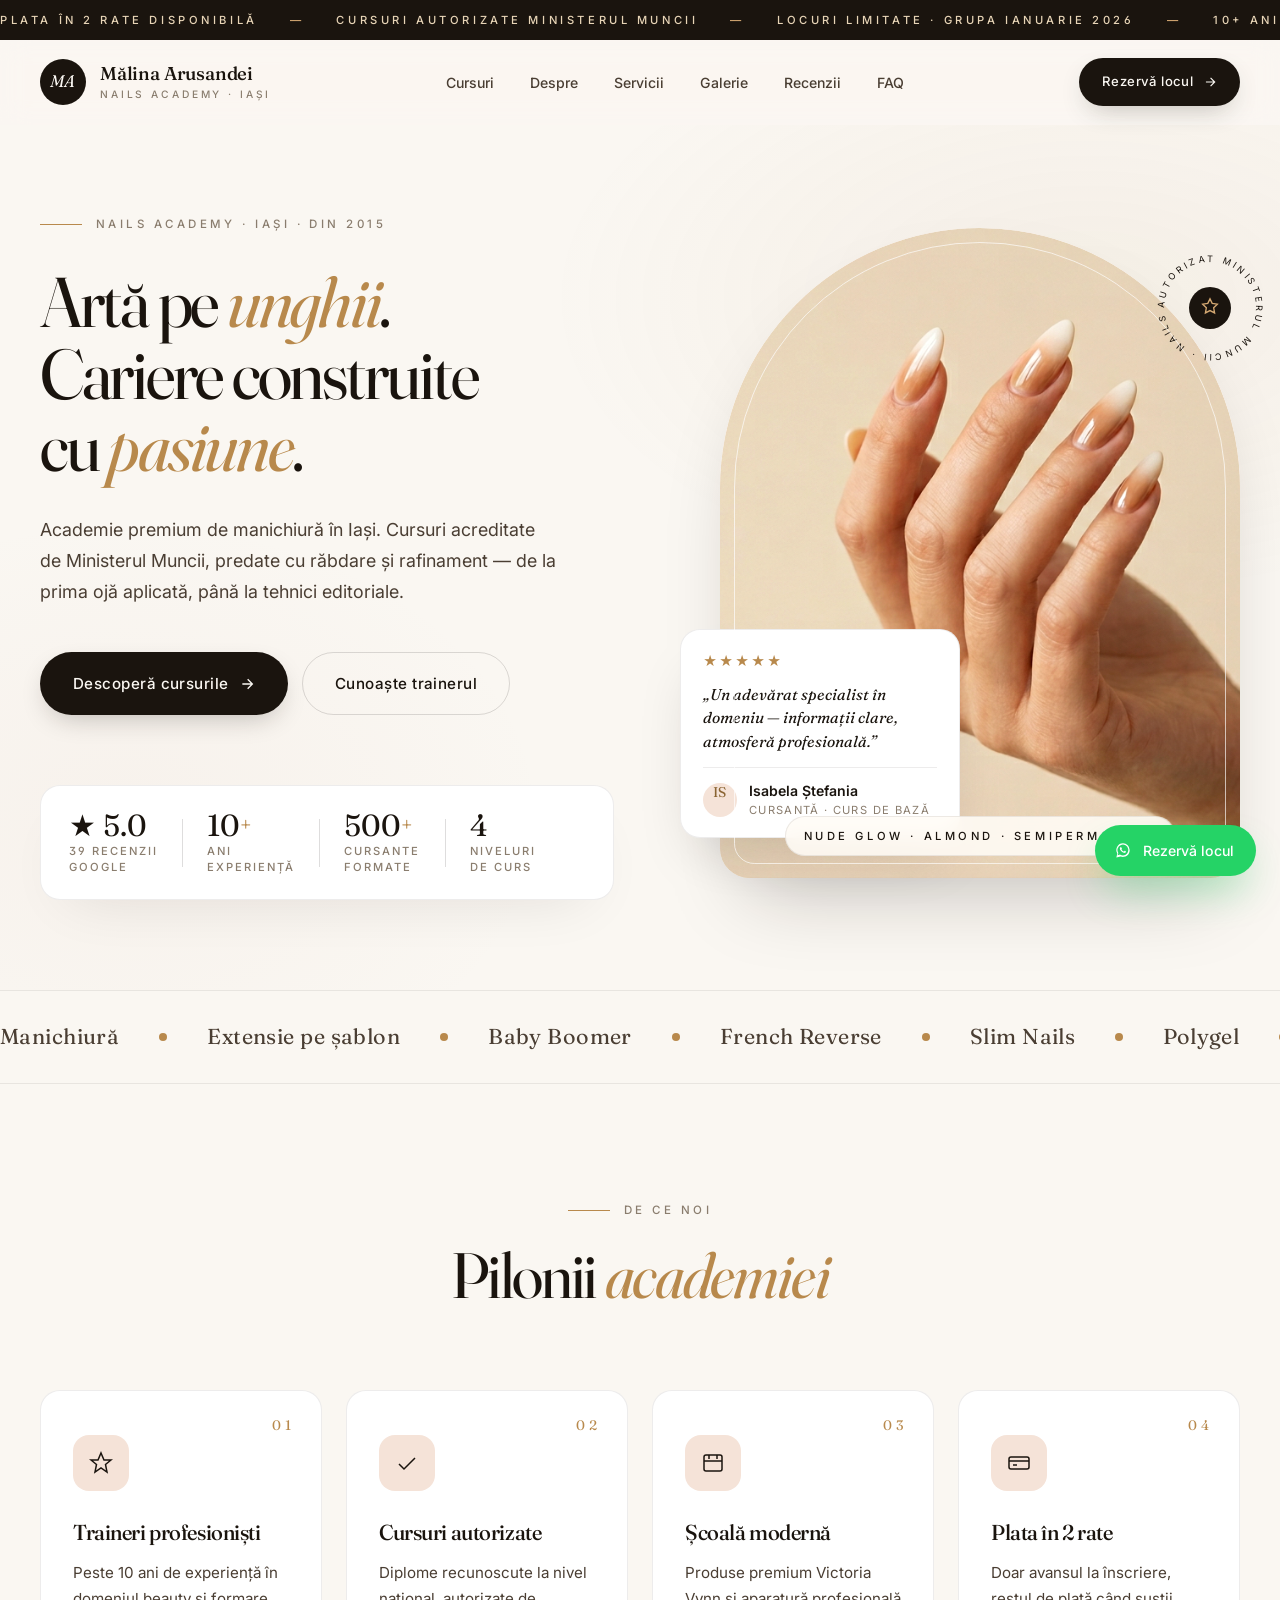
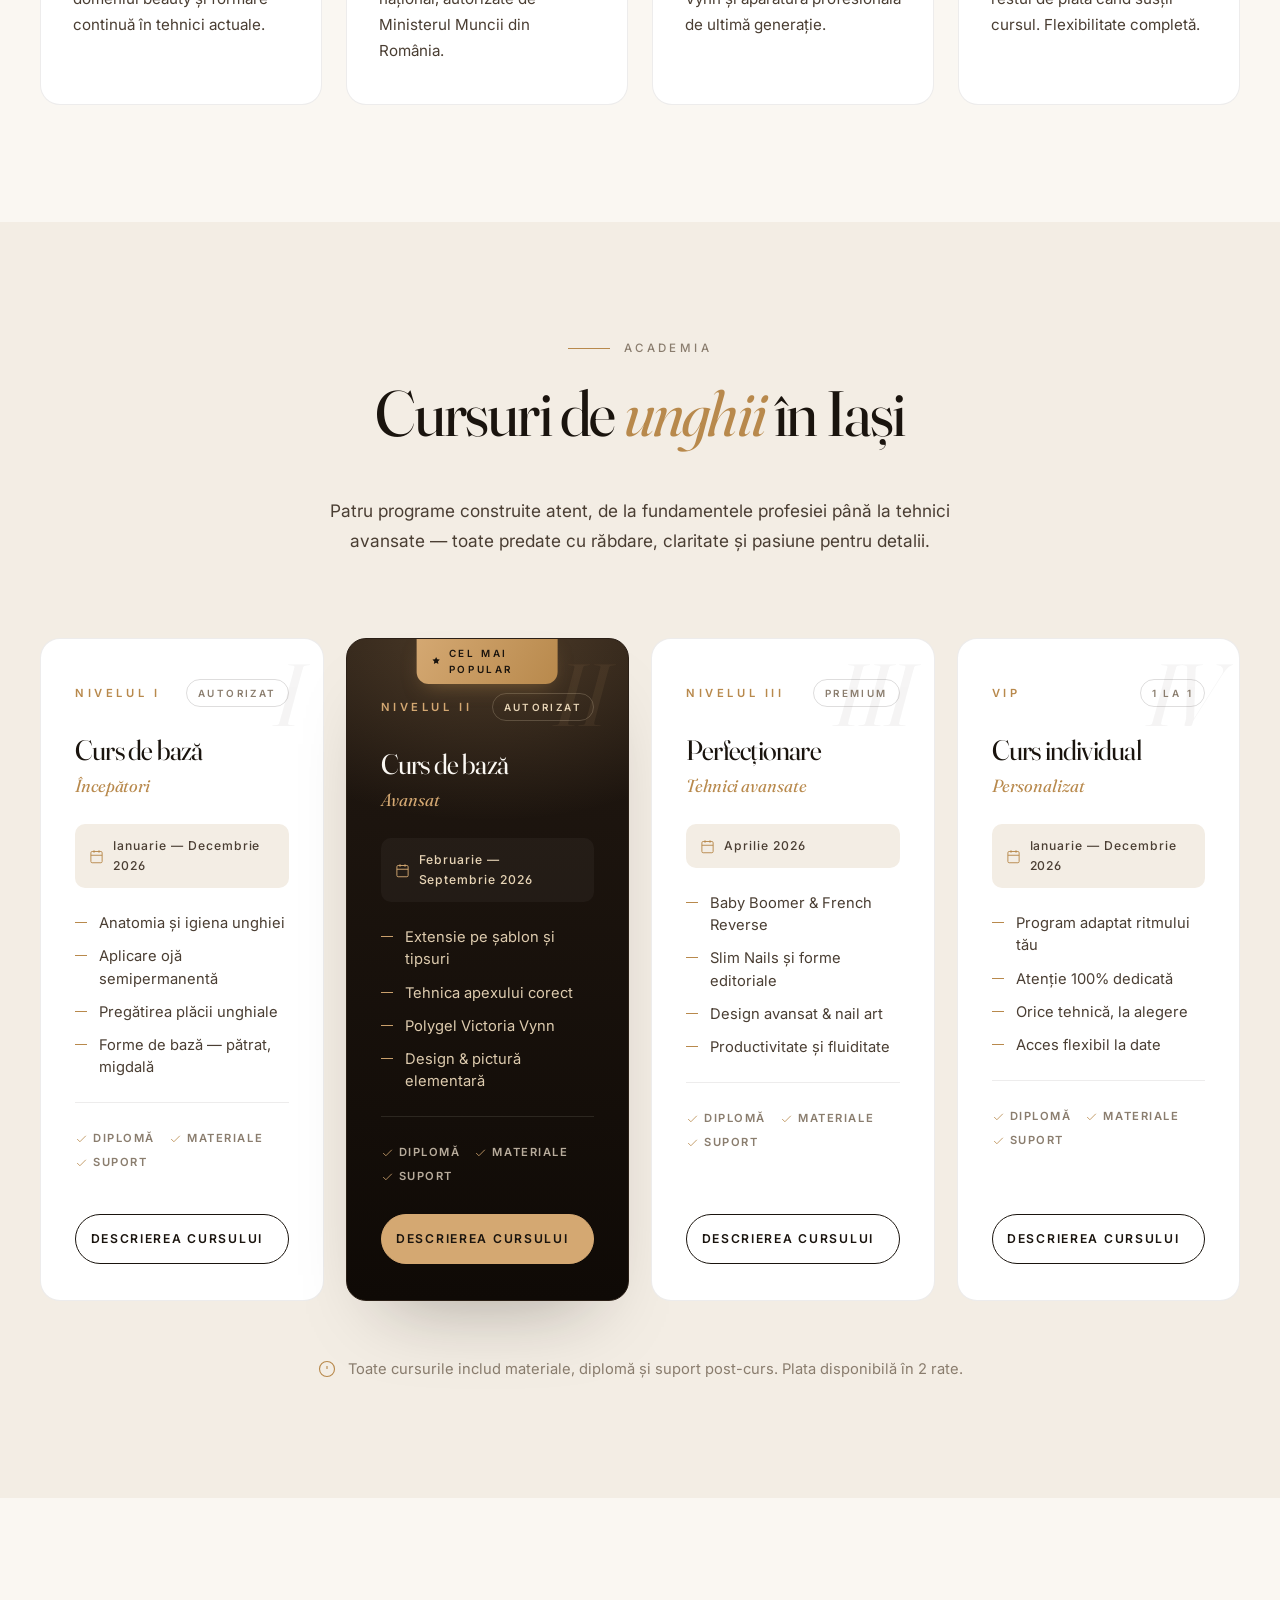
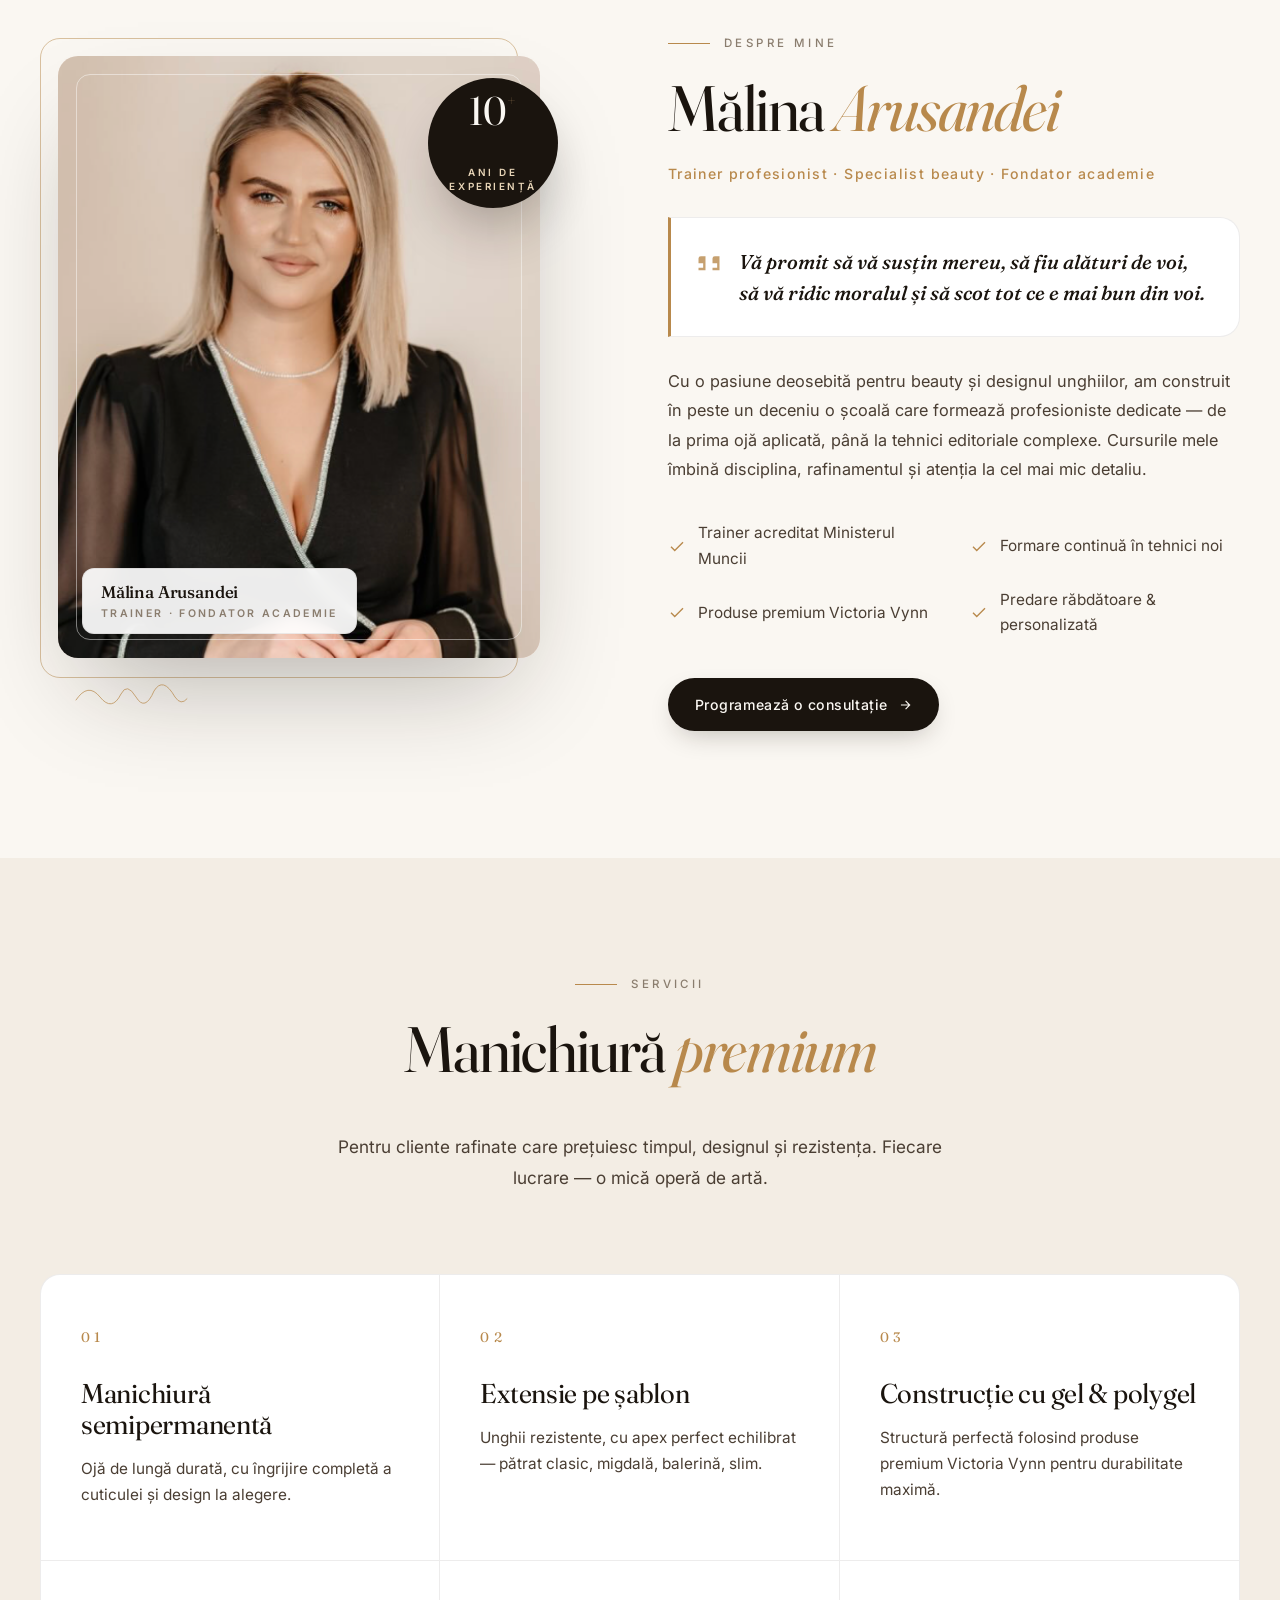
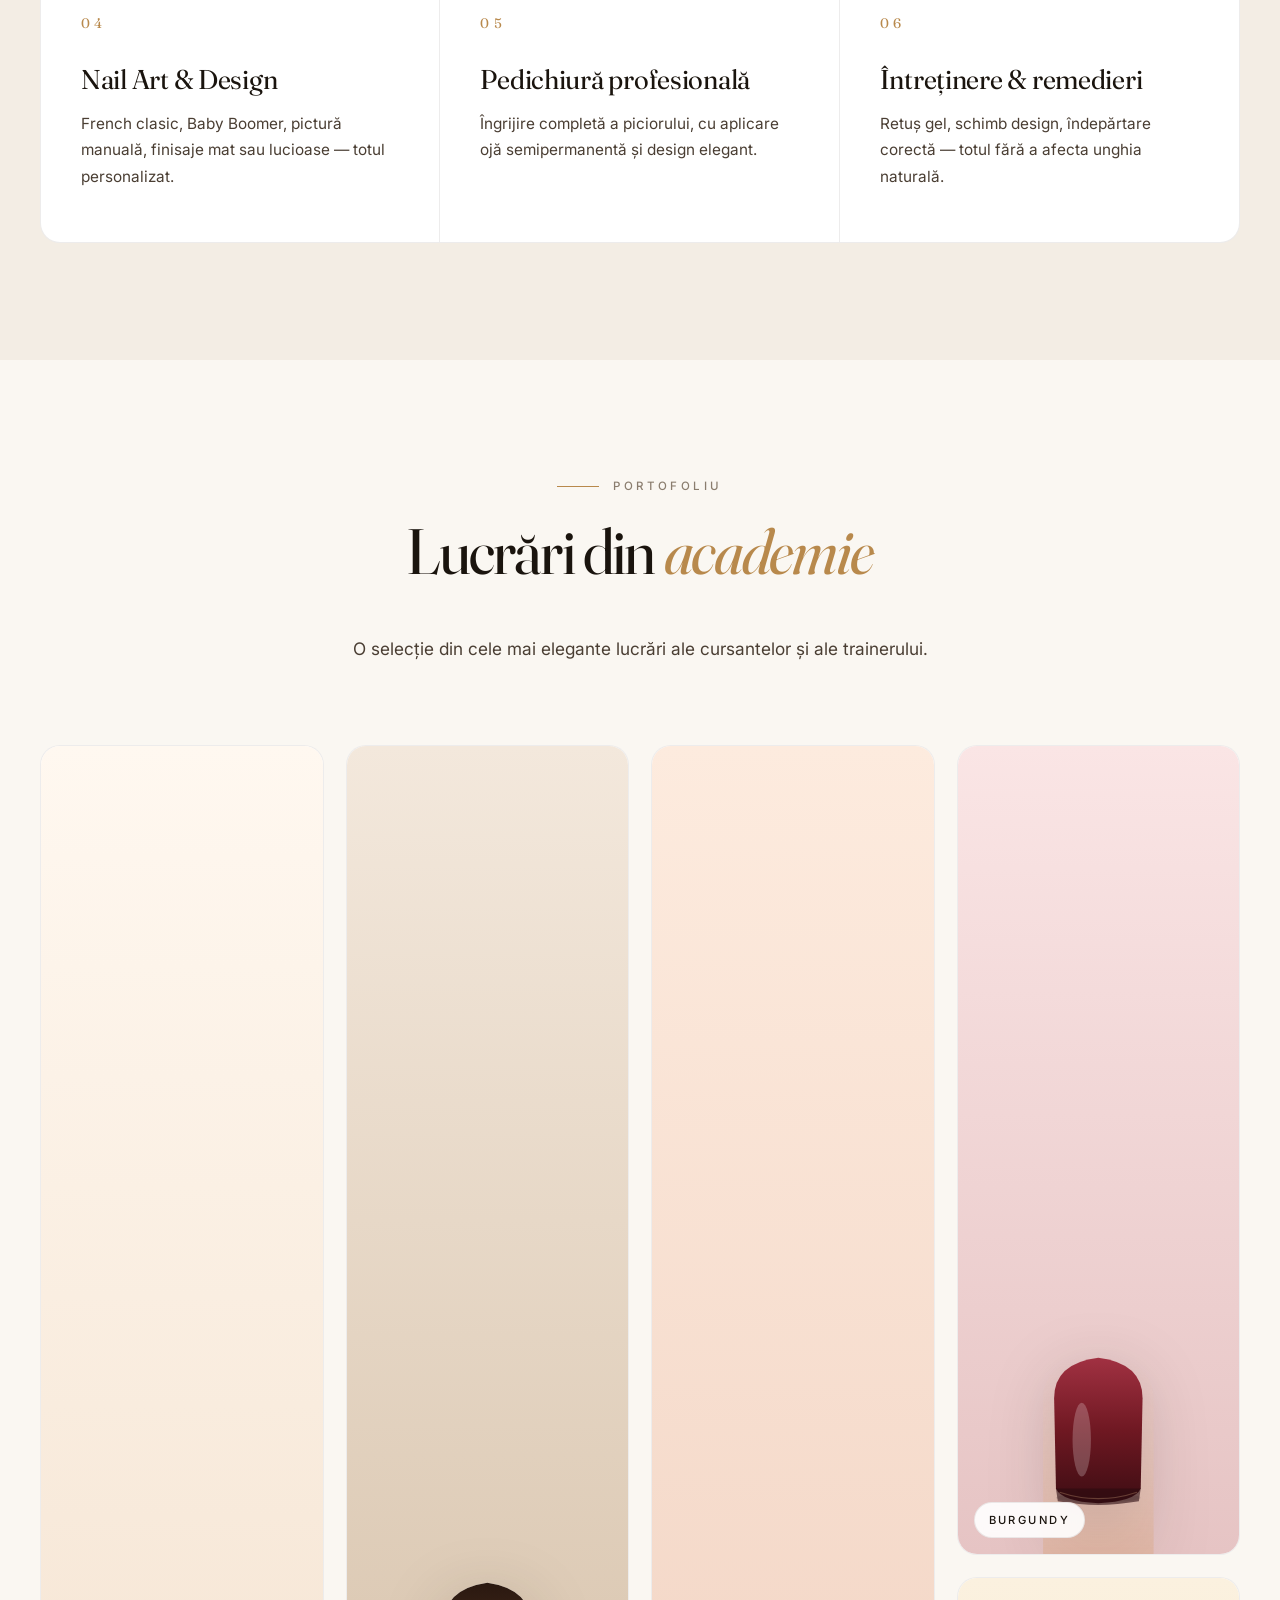
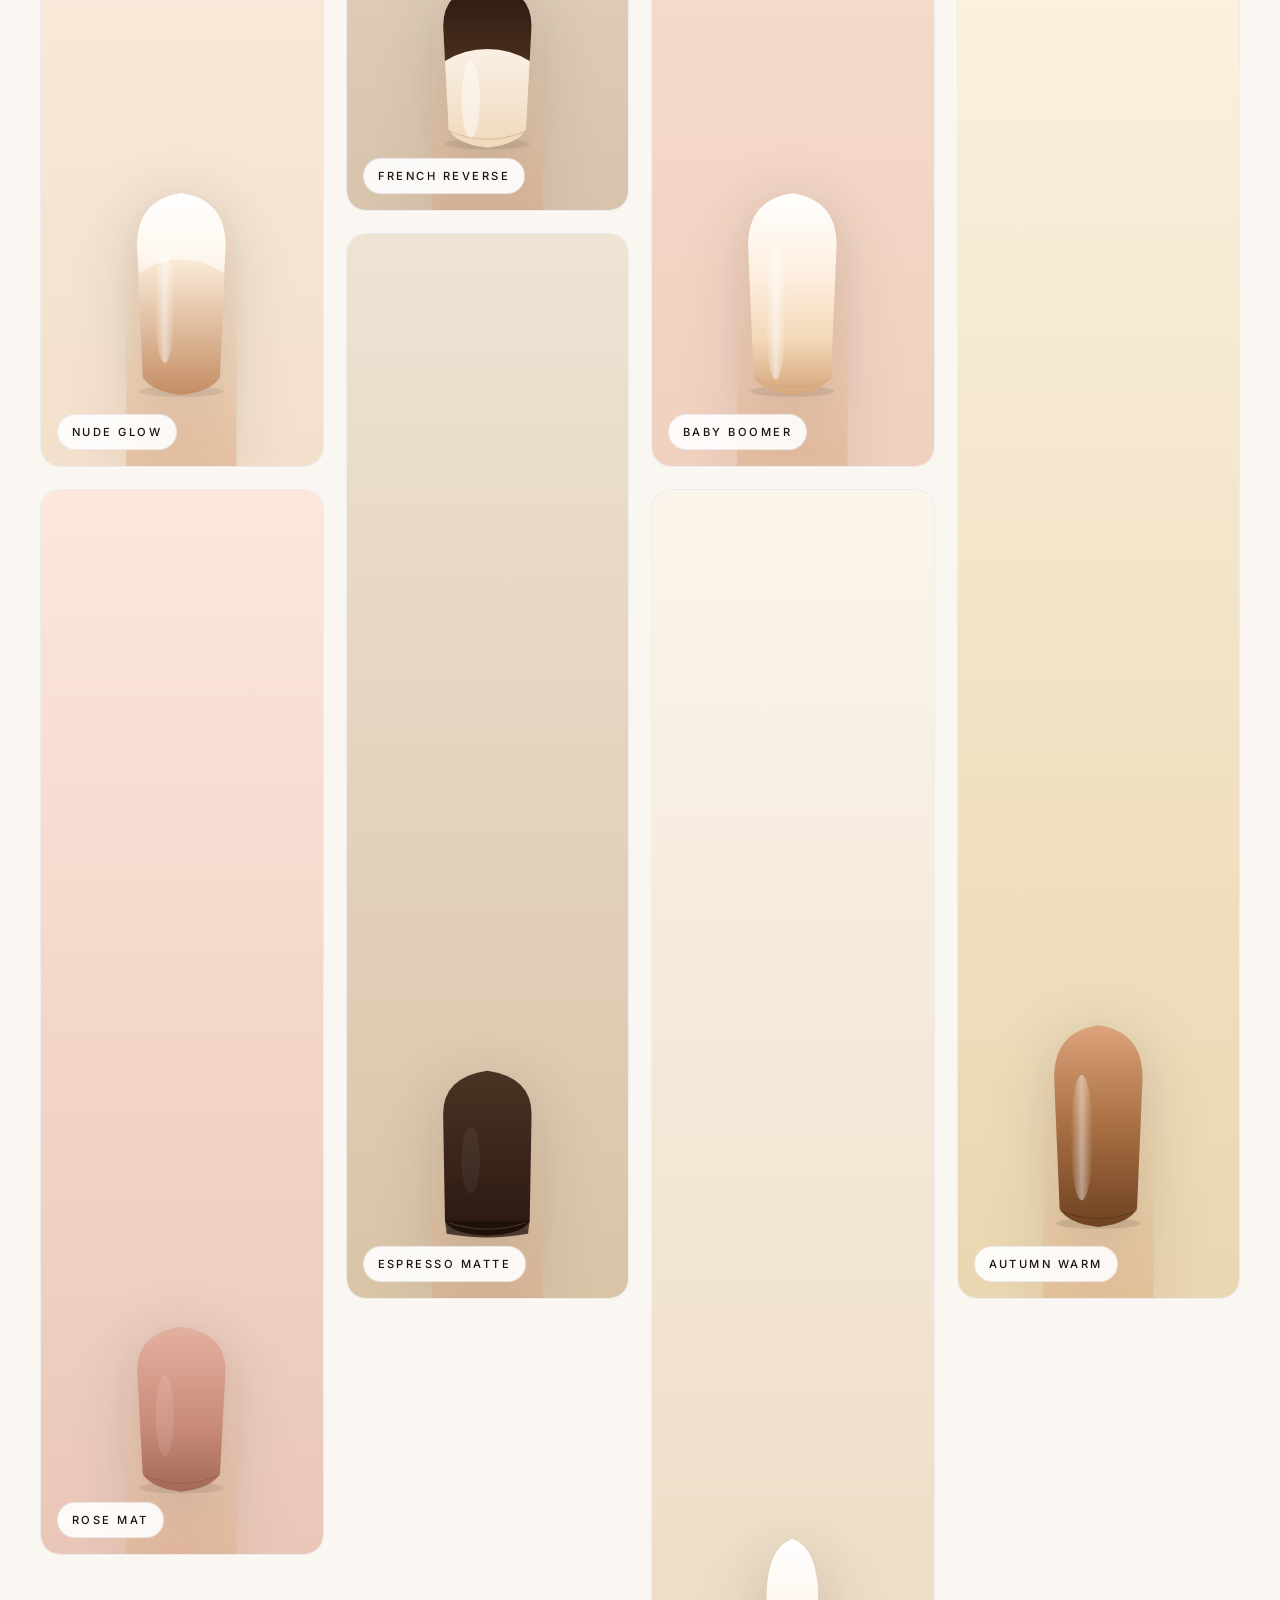
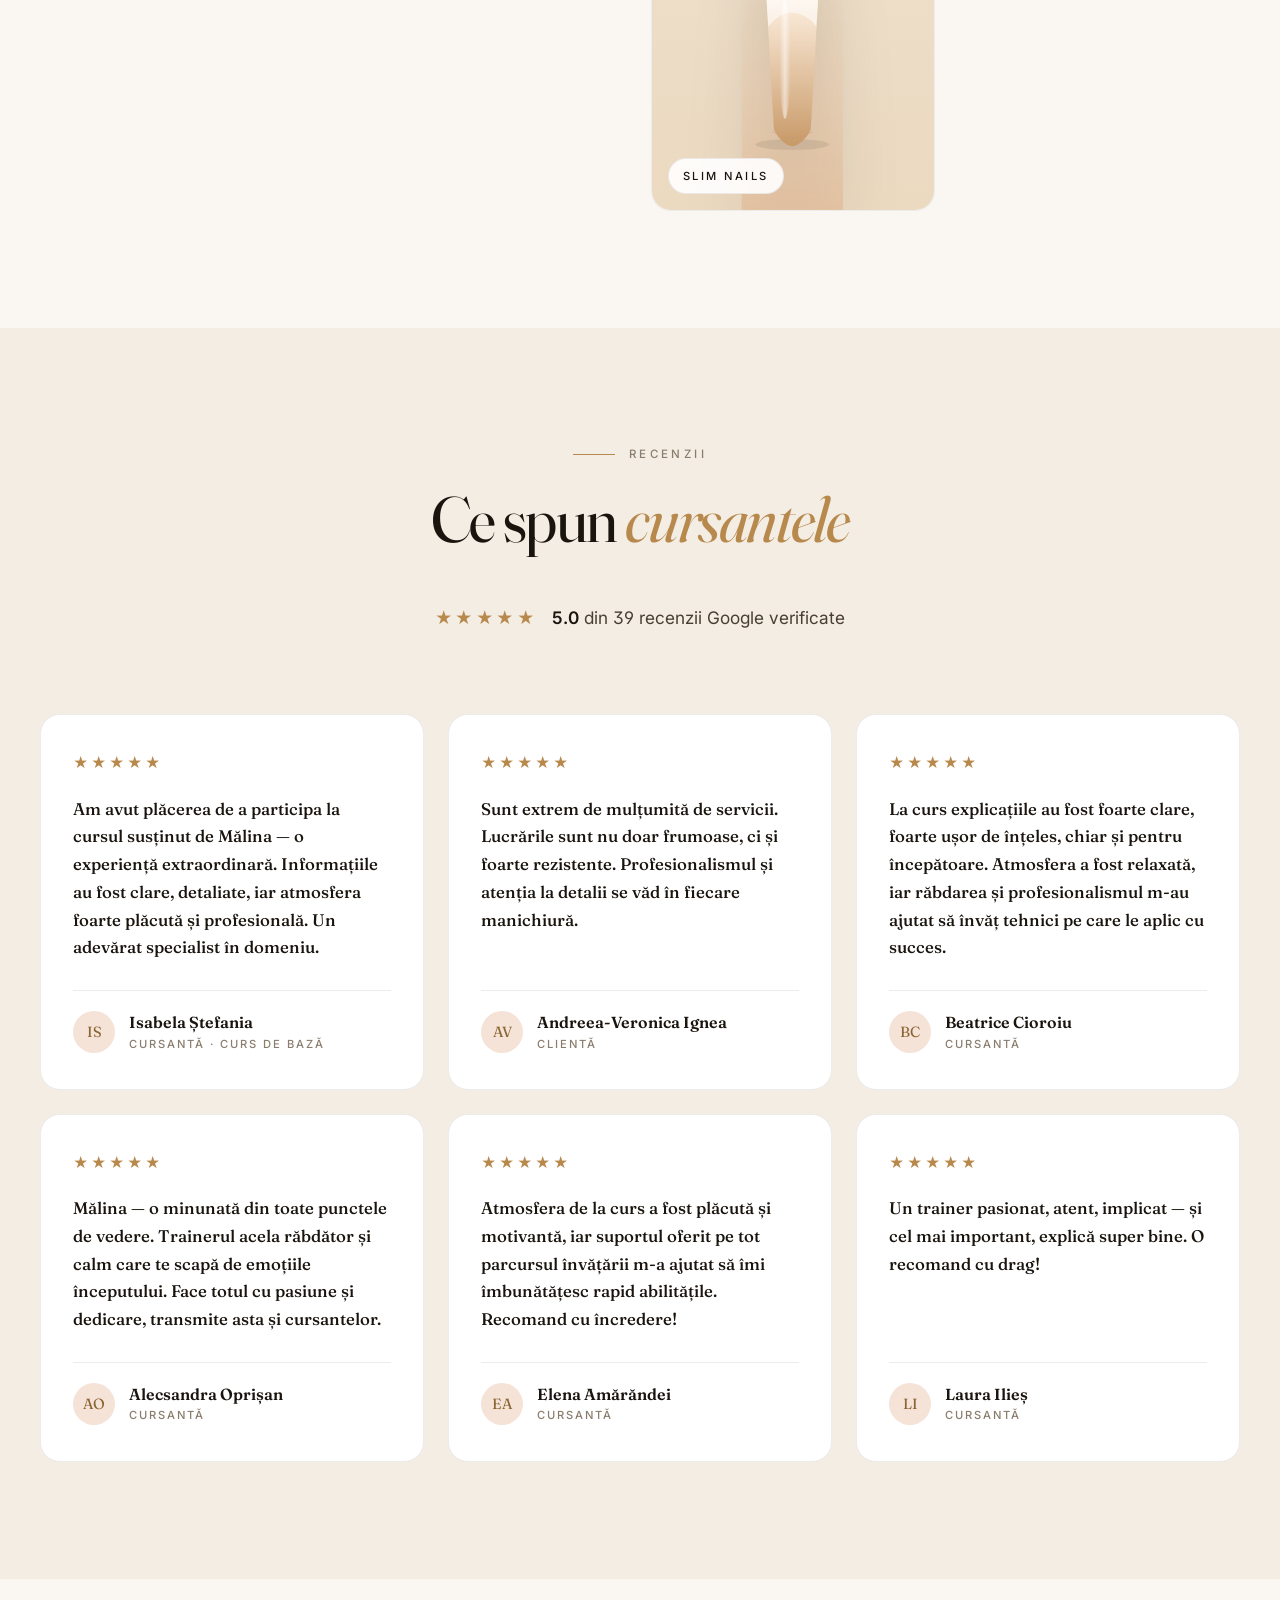
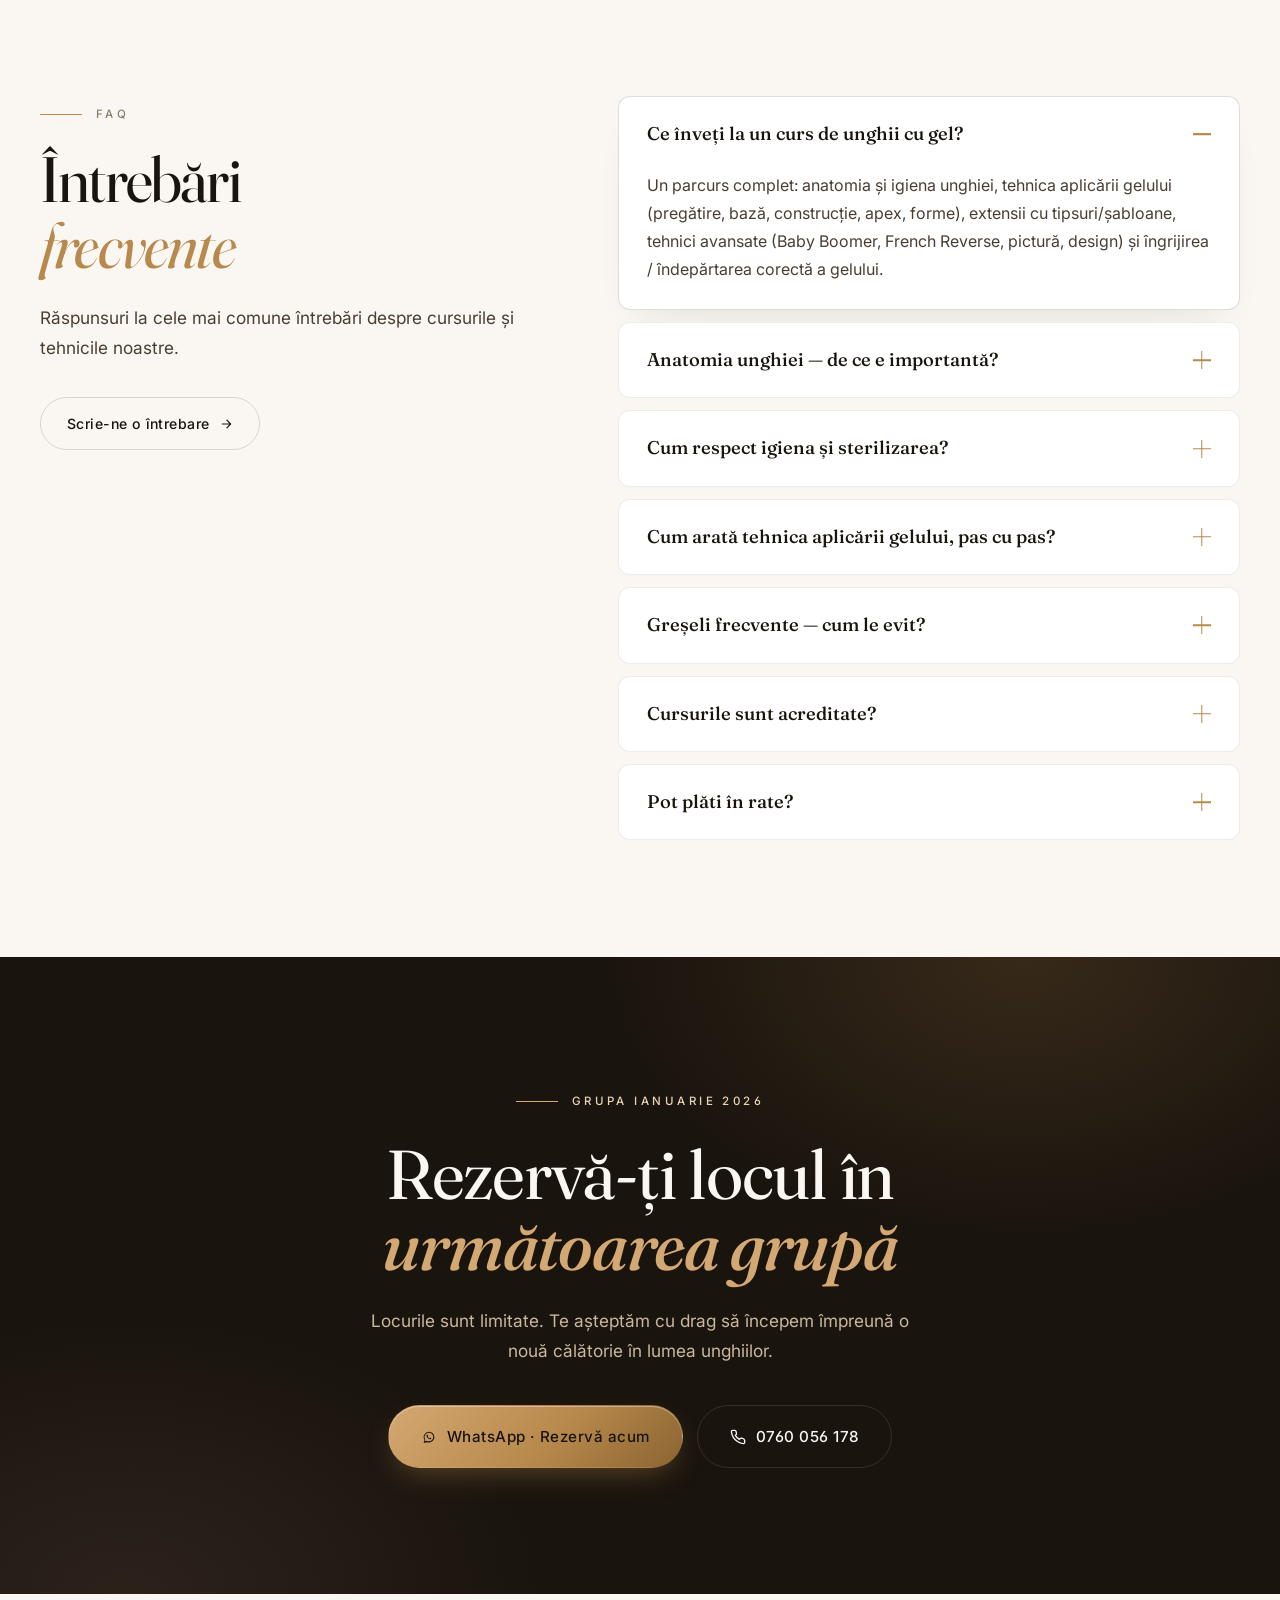
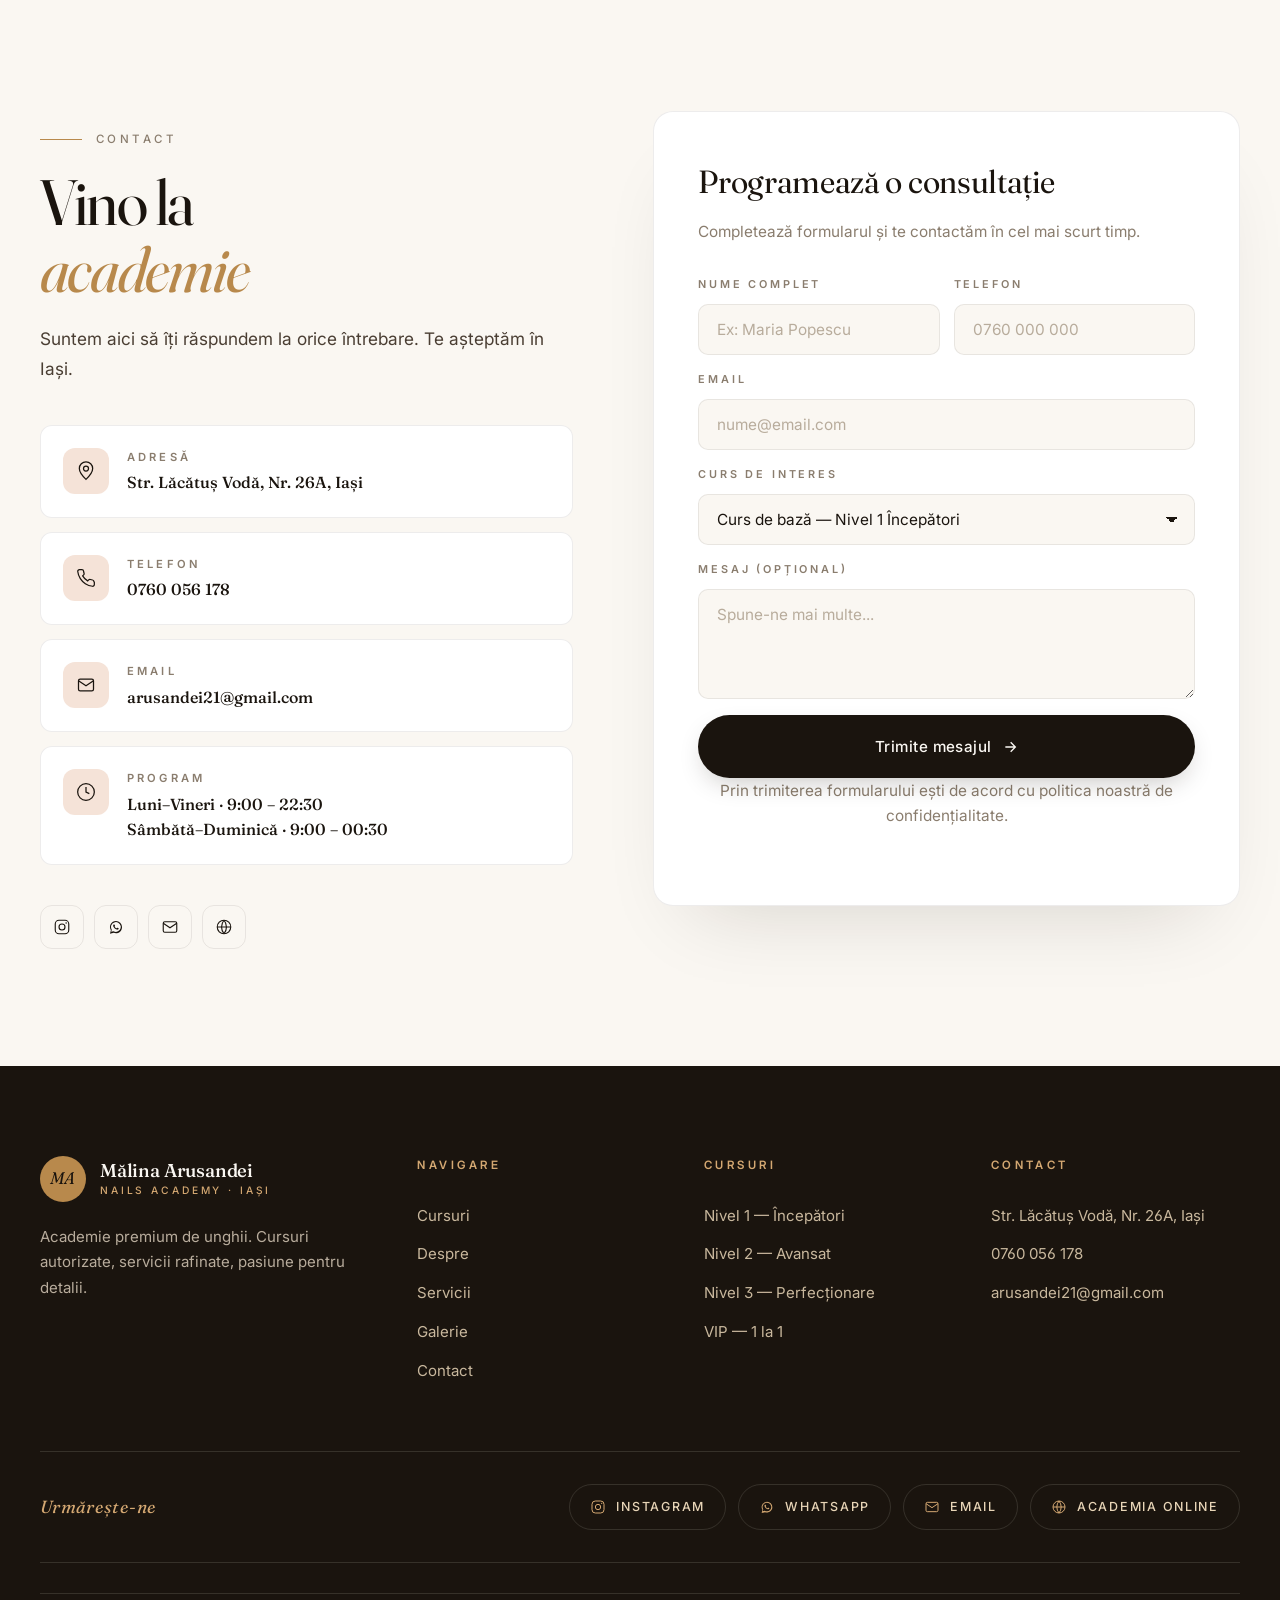
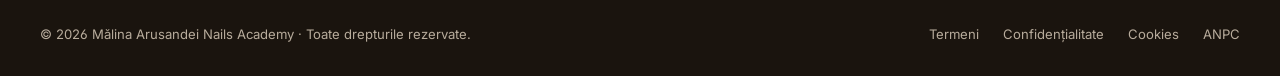
==== commit c4d02826: "Hero: real photograph of manicured hand (replaces abstract SVG) - Generated a luxury editorial photo" ====
--- a/index.html
+++ b/index.html
@@ -127,51 +127,8 @@
         <div class="hero__visual reveal reveal--right">
           <div class="hero__card">
             <div class="hero__card-inner">
-              <svg class="hero__nail" viewBox="0 0 220 340" xmlns="http://www.w3.org/2000/svg" aria-hidden="true">
-                <defs>
-                  <linearGradient id="heroFinger" x1="0" y1="0" x2="0" y2="1">
-                    <stop offset="0%" stop-color="#f5d5b8" stop-opacity="0"/>
-                    <stop offset="55%" stop-color="#eec7a5" stop-opacity="0.45"/>
-                    <stop offset="100%" stop-color="#d9a887" stop-opacity="0.85"/>
-                  </linearGradient>
-                  <linearGradient id="heroNail" x1="0" y1="0" x2="0" y2="1">
-                    <stop offset="0%" stop-color="#ffffff"/>
-                    <stop offset="28%" stop-color="#fdf0de"/>
-                    <stop offset="72%" stop-color="#e8c8a3"/>
-                    <stop offset="100%" stop-color="#b78054"/>
-                  </linearGradient>
-                  <linearGradient id="heroEdge" x1="0" y1="0" x2="0" y2="1">
-                    <stop offset="0%" stop-color="#ffffff" stop-opacity="0.85"/>
-                    <stop offset="100%" stop-color="#ffffff" stop-opacity="0"/>
-                  </linearGradient>
-                  <linearGradient id="heroShine" x1="0" y1="0" x2="1" y2="0">
-                    <stop offset="0%" stop-color="#ffffff" stop-opacity="0"/>
-                    <stop offset="50%" stop-color="#ffffff" stop-opacity="0.55"/>
-                    <stop offset="100%" stop-color="#ffffff" stop-opacity="0"/>
-                  </linearGradient>
-                  <radialGradient id="heroCuticle" cx="0.5" cy="0" r="0.6">
-                    <stop offset="0%" stop-color="#c89a75" stop-opacity="0.5"/>
-                    <stop offset="100%" stop-color="#c89a75" stop-opacity="0"/>
-                  </radialGradient>
-                </defs>
-                <!-- Finger silhouette -->
-                <path d="M45 340 L45 95 Q45 42 110 30 Q175 42 175 95 L175 340 Z" fill="url(#heroFinger)"/>
-                <!-- Nail shadow -->
-                <ellipse cx="110" cy="258" rx="48" ry="6" fill="#000" opacity="0.08"/>
-                <!-- Nail plate (almond) -->
-                <path d="M60 95 Q60 45 110 38 Q160 45 160 95 L154 240 Q146 258 110 262 Q74 258 66 240 Z" fill="url(#heroNail)"/>
-                <!-- Free edge highlight -->
-                <path d="M60 95 Q60 45 110 38 Q160 45 160 95 L158 128 Q135 112 110 112 Q85 112 62 128 Z" fill="url(#heroEdge)"/>
-                <!-- Cuticle soft shade at top of nail -->
-                <path d="M60 95 Q60 45 110 38 Q160 45 160 95 L155 110 Q135 95 110 93 Q85 95 65 110 Z" fill="url(#heroCuticle)"/>
-                <!-- Shine highlight -->
-                <ellipse cx="92" cy="160" rx="14" ry="70" fill="url(#heroShine)"/>
-                <!-- Cuticle line near finger -->
-                <path d="M66 242 Q110 262 154 242" stroke="#c89a75" stroke-width="1.2" fill="none" opacity="0.5"/>
-                <!-- Fine nail bed line -->
-                <path d="M70 245 Q110 255 150 245" stroke="#ffffff" stroke-width="0.8" fill="none" opacity="0.6"/>
-              </svg>
-              <span class="hero__card-label">Nude Glow · Semipermanent</span>
+              <img class="hero__hand" src="assets/hero-hand.png" alt="Mână cu manichiură nude almond — cursuri unghii Iași" loading="eager" decoding="async" />
+              <span class="hero__card-label">Nude Glow · Almond · Semipermanent</span>
             </div>
           </div>
 
--- a/styles.css
+++ b/styles.css
@@ -460,47 +460,68 @@
   inset: 0;
   border-radius: 280px 280px 32px 32px;
   background: linear-gradient(180deg, var(--blush) 0%, var(--champagne) 100%);
-  padding: 36px;
   box-shadow:
     0 40px 80px -30px rgba(26,20,14,0.25),
     0 1px 0 rgba(255,255,255,0.8) inset;
   overflow: hidden;
 }
-.hero__card::before {
+.hero__card::after {
   content: "";
   position: absolute;
-  inset: 16px;
-  border: 1px solid rgba(255,255,255,0.55);
-  border-radius: inherit;
+  inset: 14px;
+  border: 1px solid rgba(255,255,255,0.65);
+  border-radius: 266px 266px 22px 22px;
   pointer-events: none;
+  z-index: 3;
 }
 .hero__card-inner {
   position: relative;
   width: 100%;
   height: 100%;
   display: grid;
-  place-items: center;
-  gap: 18px;
+  place-items: end center;
   grid-template-rows: 1fr auto;
-  padding: 10px;
-}
-.hero__nail {
-  width: 52%;
-  filter: drop-shadow(0 20px 30px rgba(26,20,14,0.25));
-  animation: float 8s ease-in-out infinite;
+  padding: 0;
+  overflow: hidden;
+  border-radius: inherit;
+}
+.hero__hand {
+  grid-row: 1 / -1;
+  grid-column: 1;
+  width: 100%;
+  height: 100%;
+  object-fit: cover;
+  object-position: 45% 30%;
+  filter: contrast(1.03) saturate(1.05);
+  transform-origin: center;
+  animation: heroFloat 10s ease-in-out infinite;
+}
+@keyframes heroFloat {
+  0%, 100% { transform: translateY(0) scale(1.02); }
+  50% { transform: translateY(-6px) scale(1.035); }
 }
 @keyframes float {
   0%, 100% { transform: translateY(0); }
   50% { transform: translateY(-10px); }
 }
 .hero__card-label {
-  font-family: var(--font-display);
-  font-size: 0.78rem;
-  letter-spacing: 0.35em;
+  position: relative;
+  grid-row: 2;
+  grid-column: 1;
+  z-index: 2;
+  font-family: var(--font-sans);
+  font-size: 0.7rem;
+  letter-spacing: 0.32em;
   text-transform: uppercase;
   color: var(--ink);
   text-align: center;
-  padding-bottom: 16px;
+  padding: 10px 18px;
+  margin: 0 auto 22px;
+  background: rgba(255, 252, 246, 0.88);
+  backdrop-filter: blur(10px);
+  border: 1px solid rgba(26, 20, 14, 0.08);
+  border-radius: 999px;
+  font-weight: 500;
 }
 
 .hero__review {
@@ -1821,7 +1842,7 @@
 }
 
 @media (prefers-reduced-motion: reduce) {
-  .reveal, .marquee__track, .announcement__track, .hero__nail, .hero__seal {
+  .reveal, .marquee__track, .announcement__track, .hero__hand, .hero__seal {
     animation: none !important;
     transition: none !important;
     opacity: 1 !important;
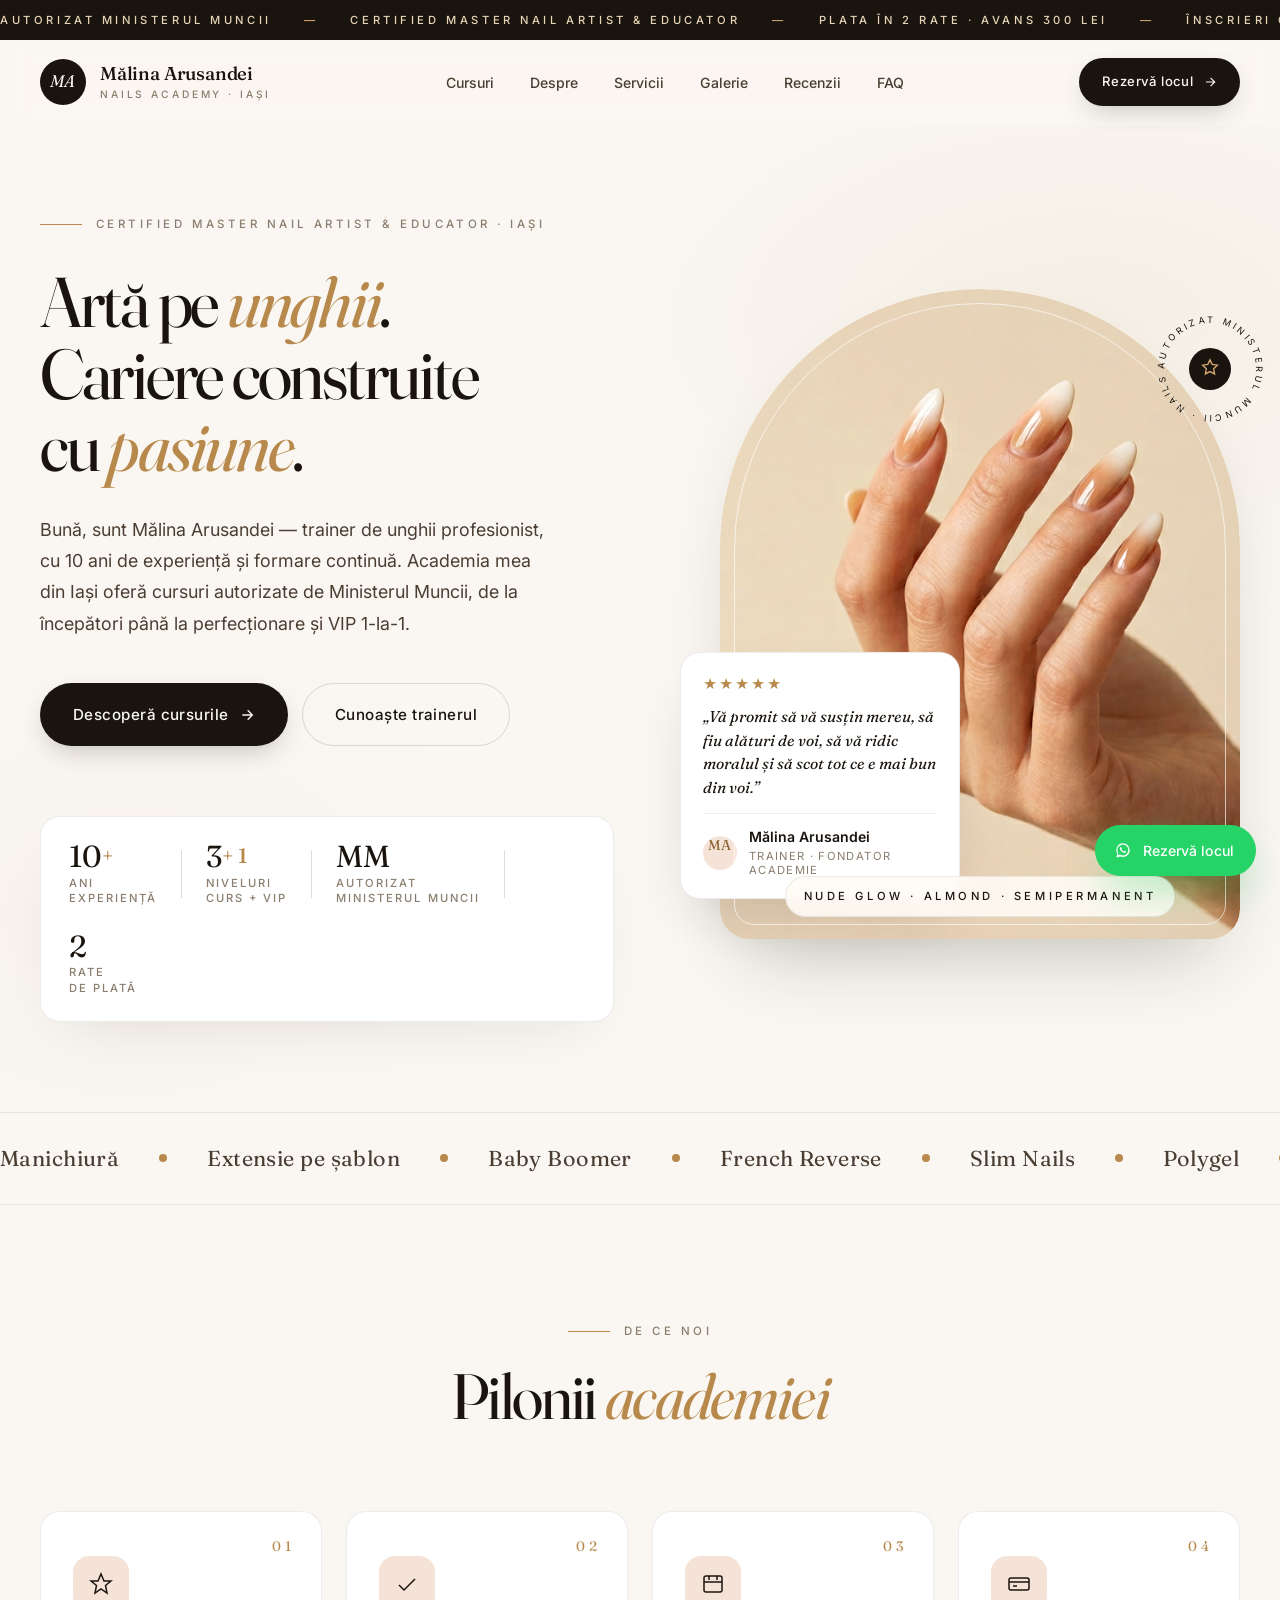
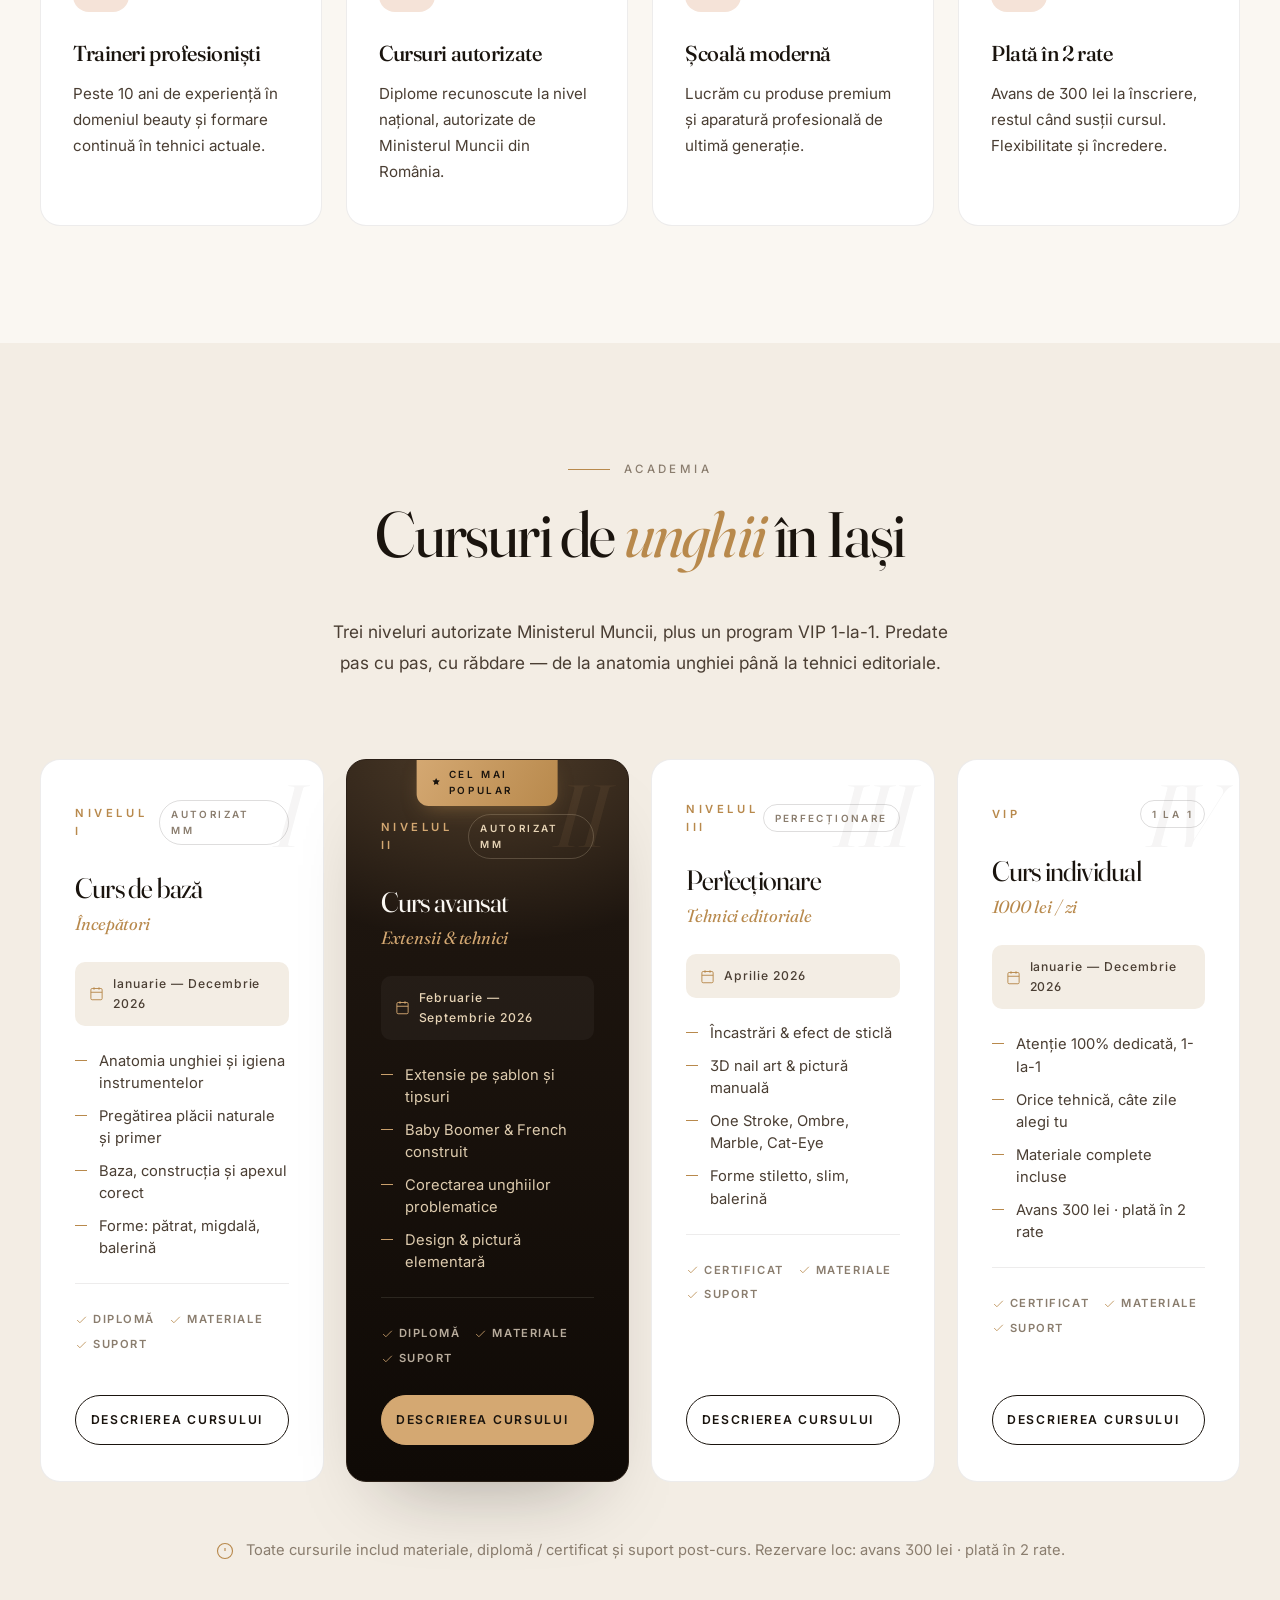
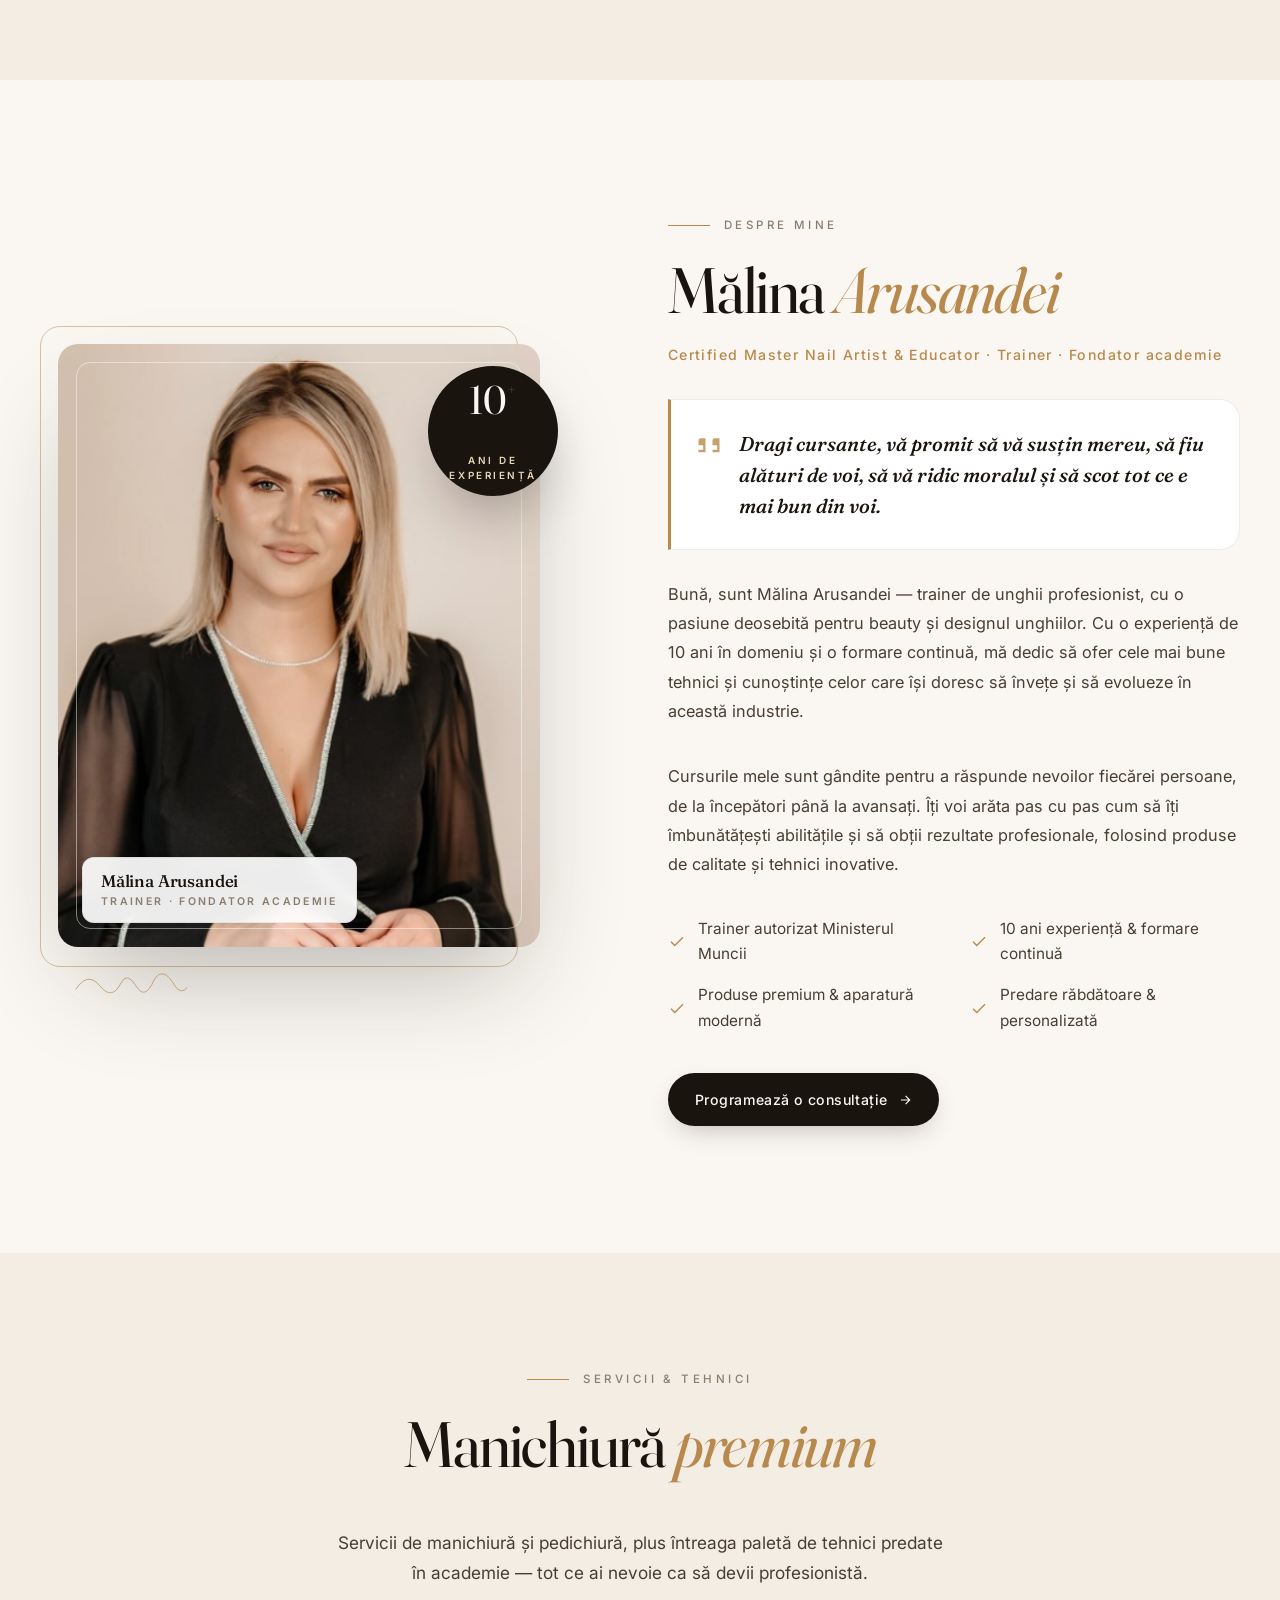
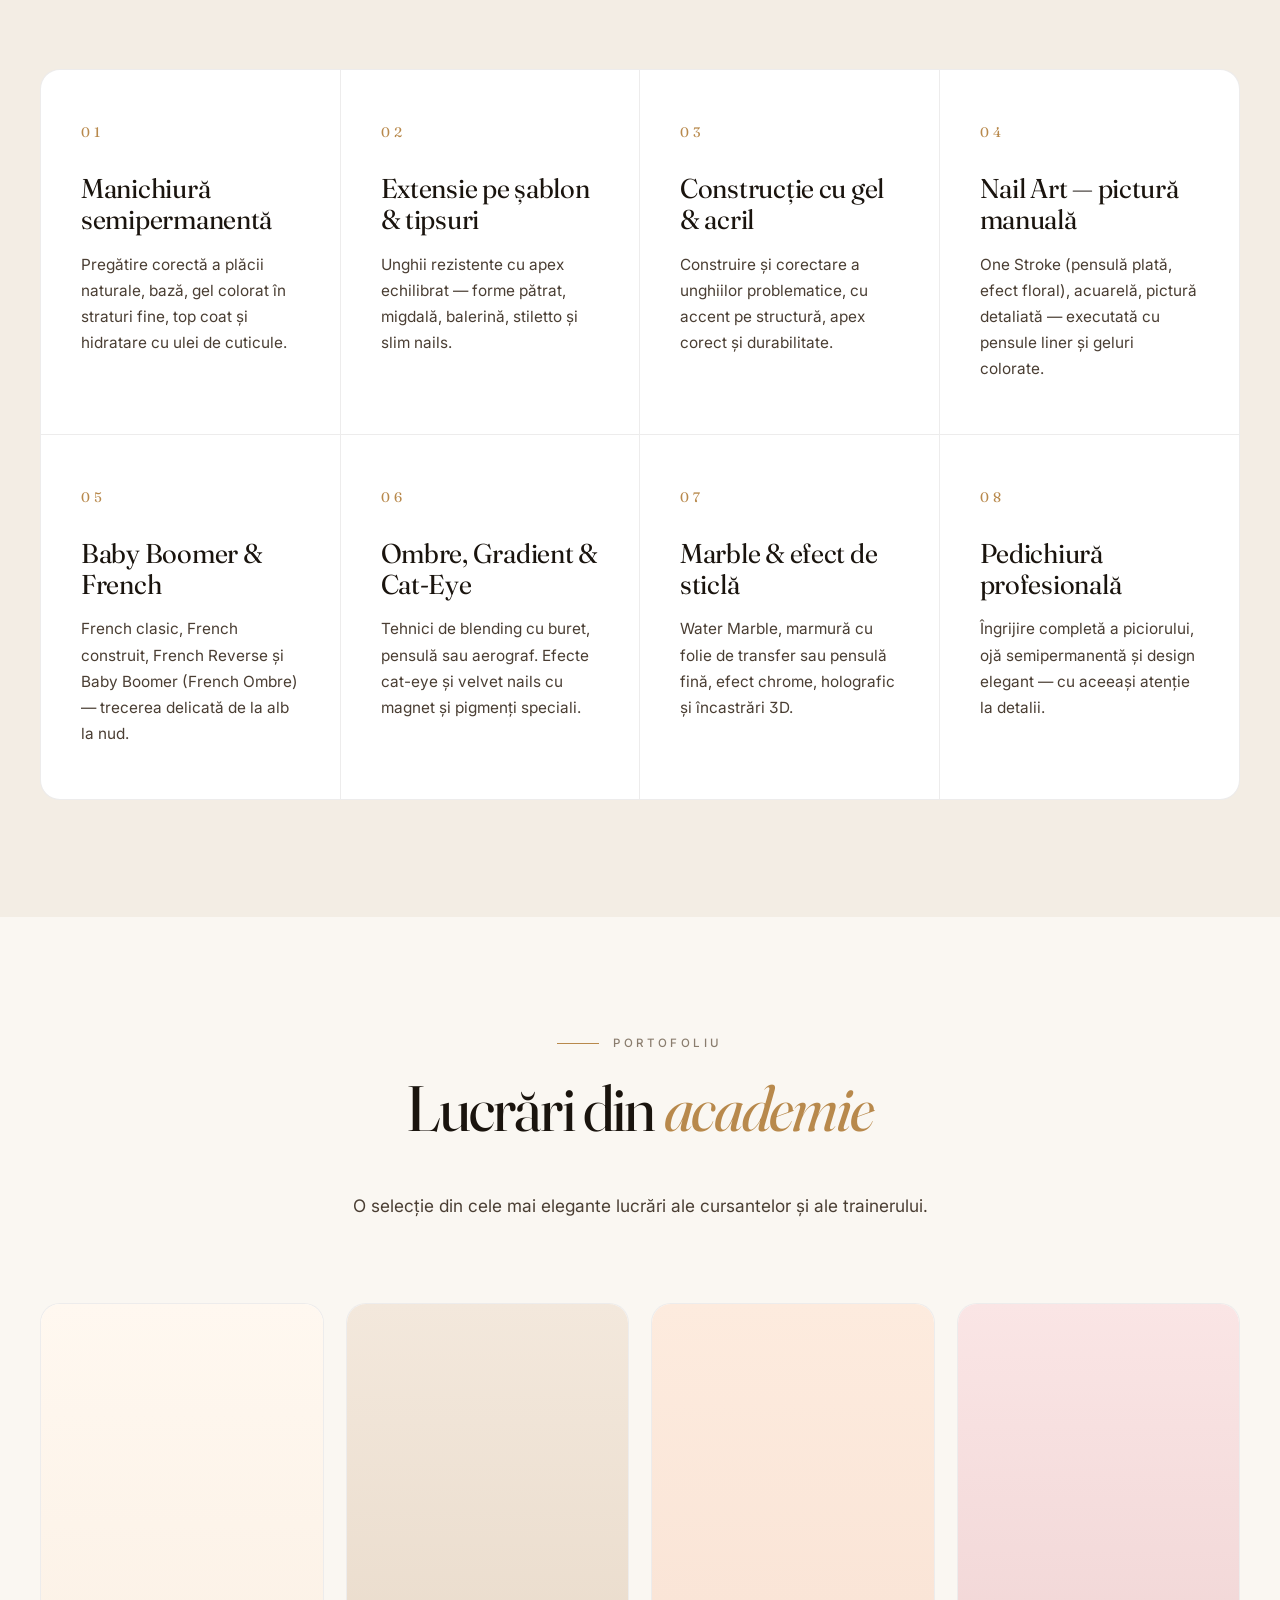
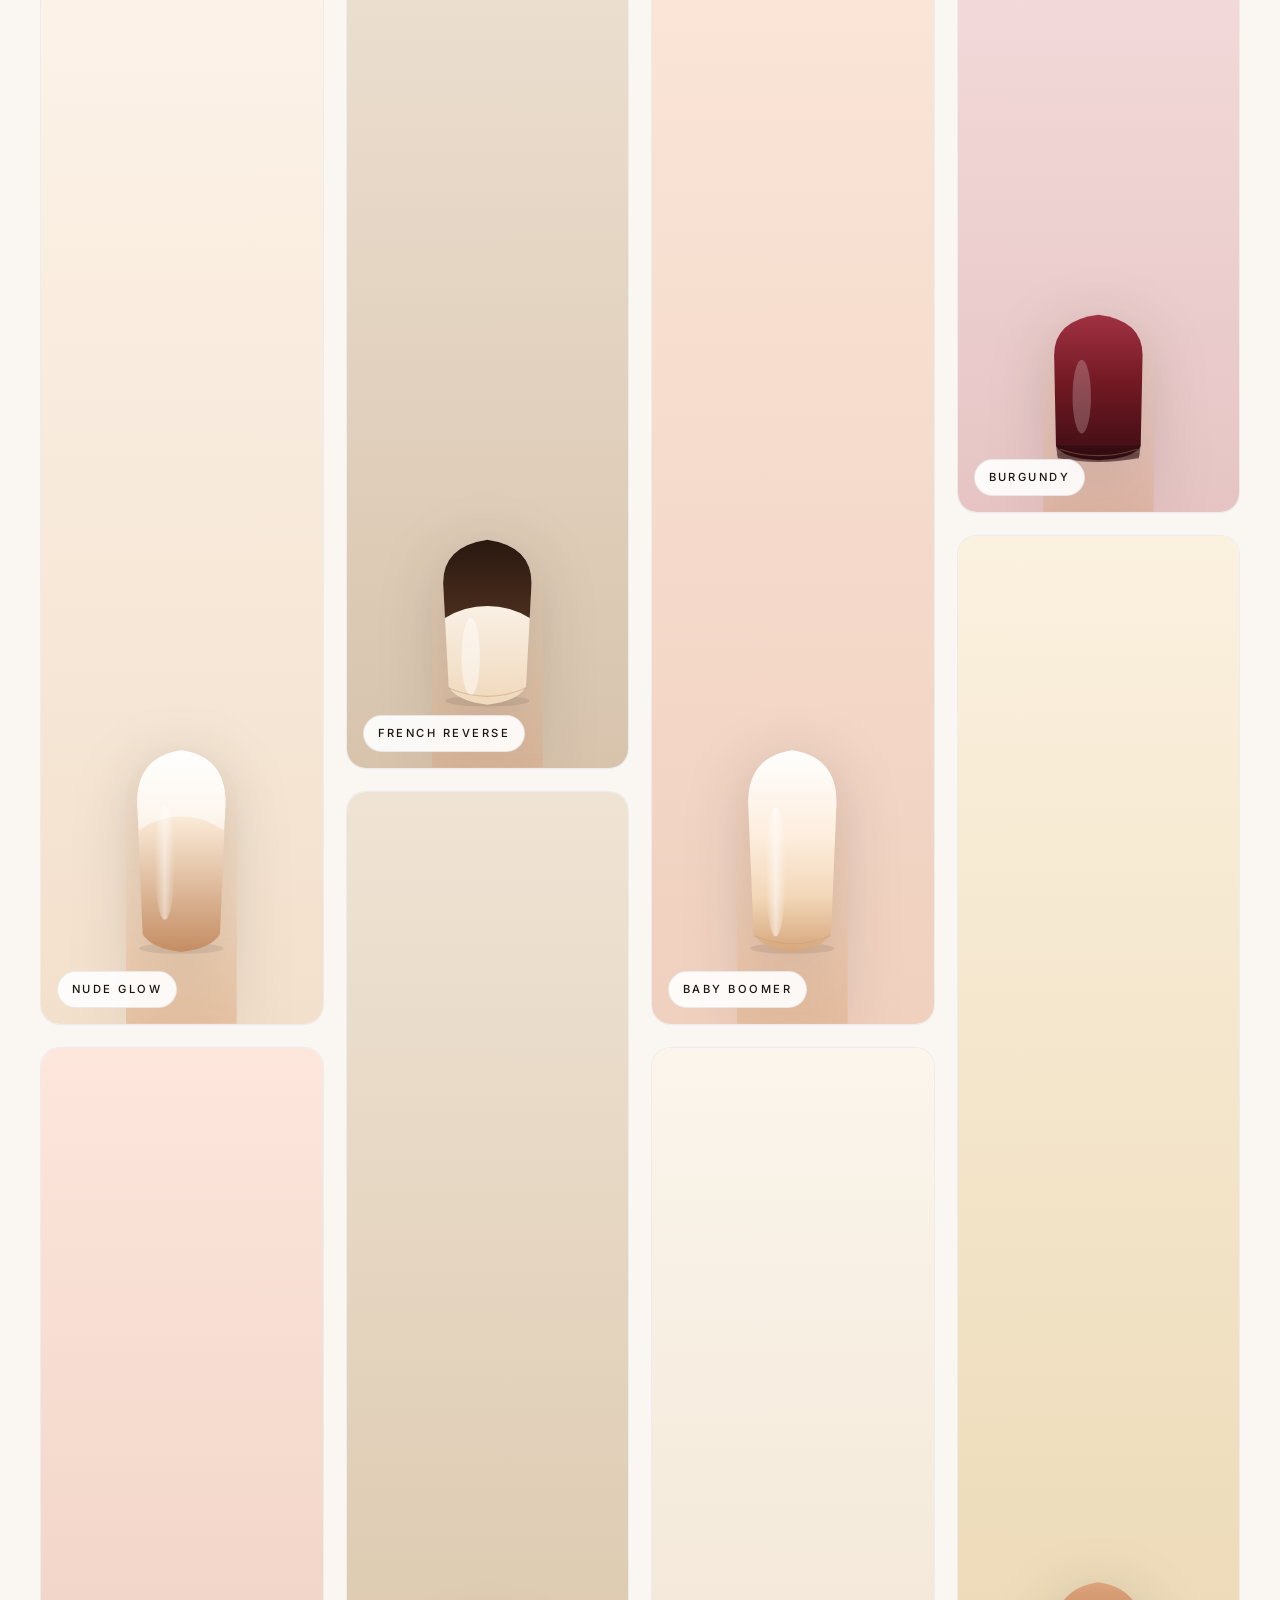
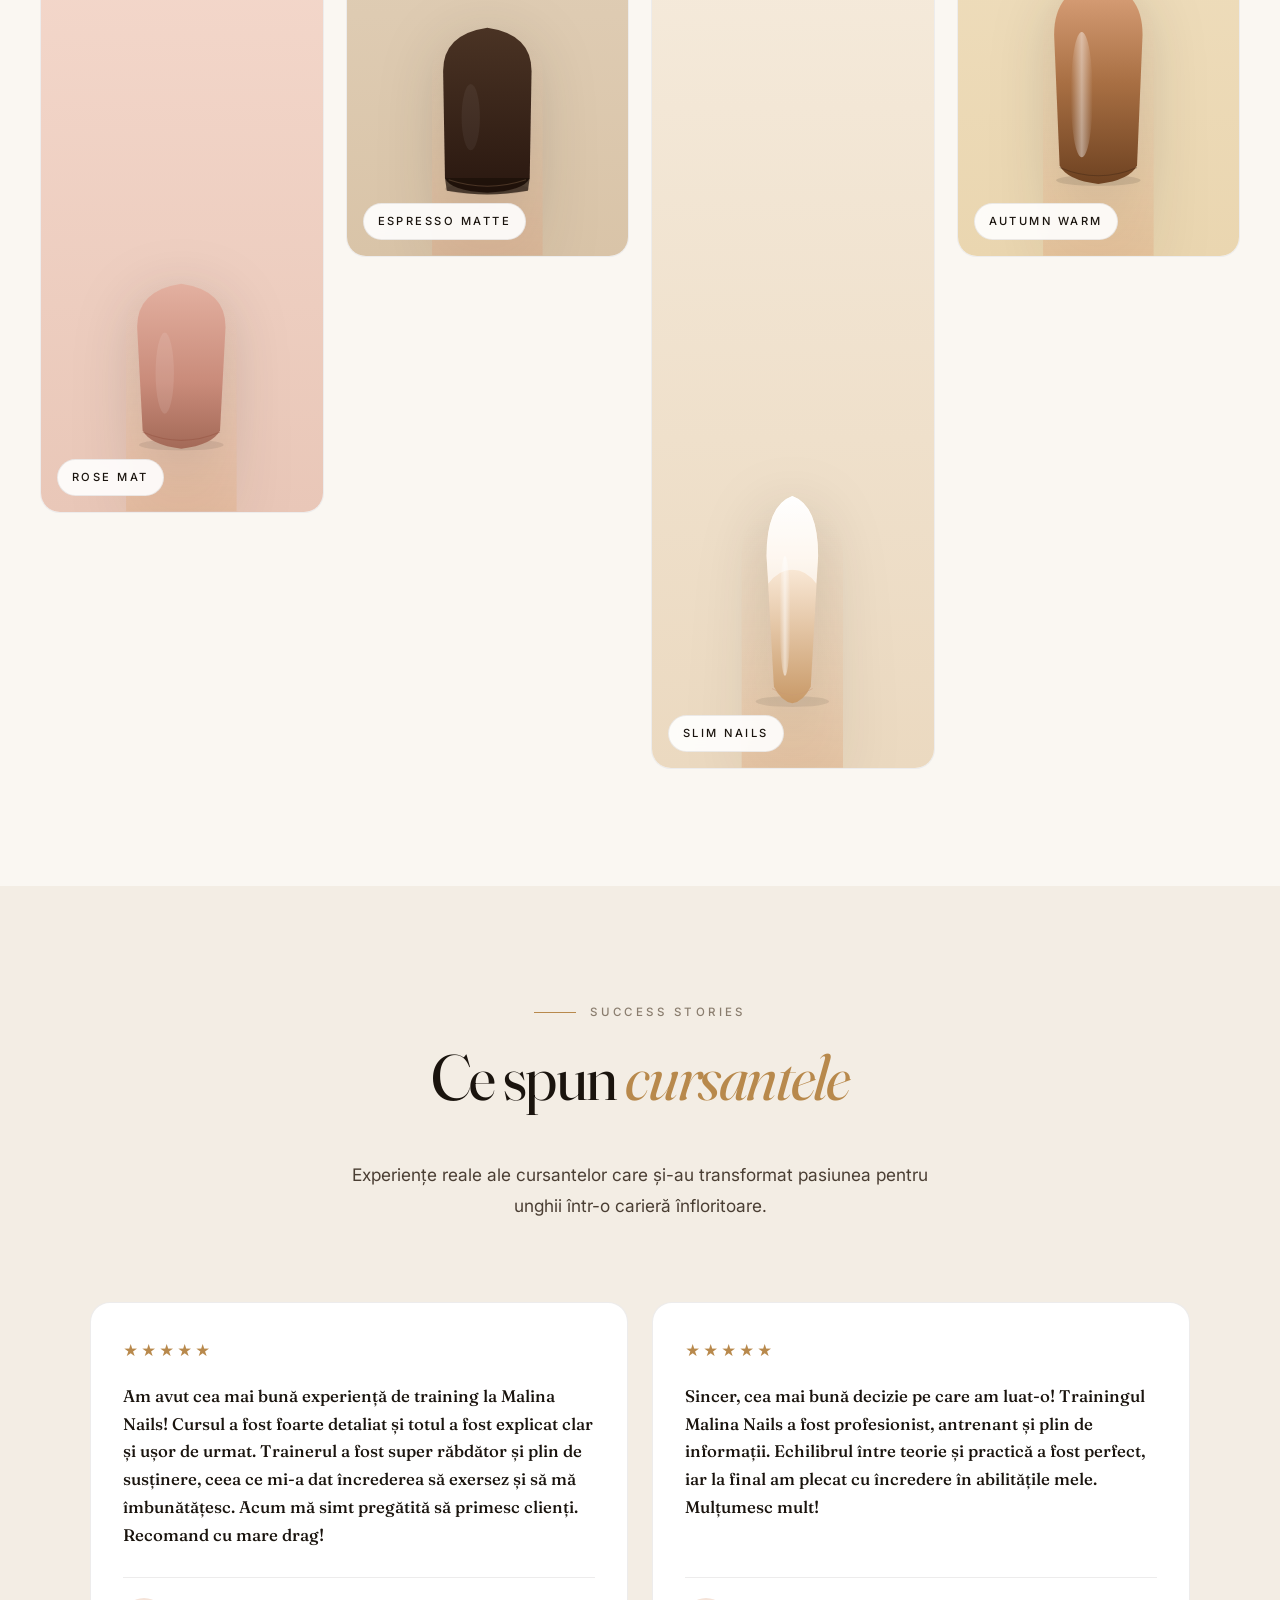
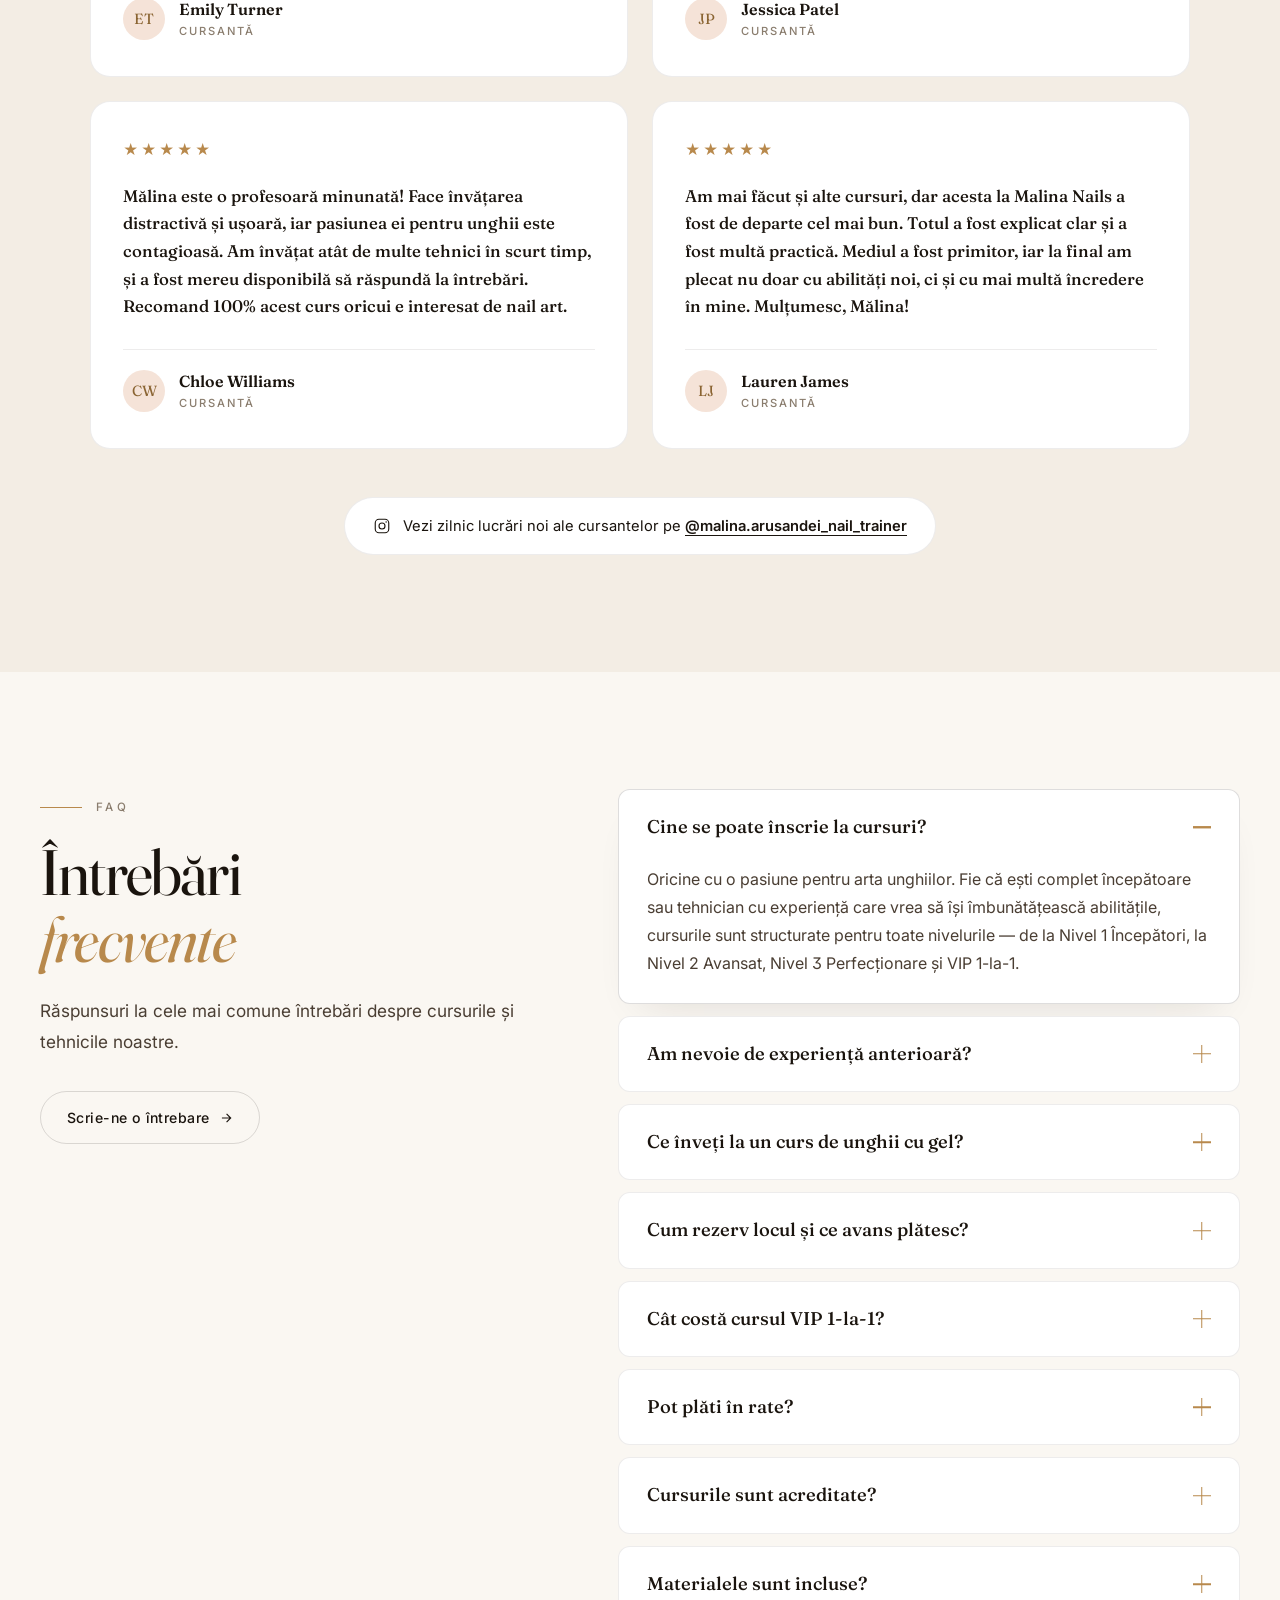
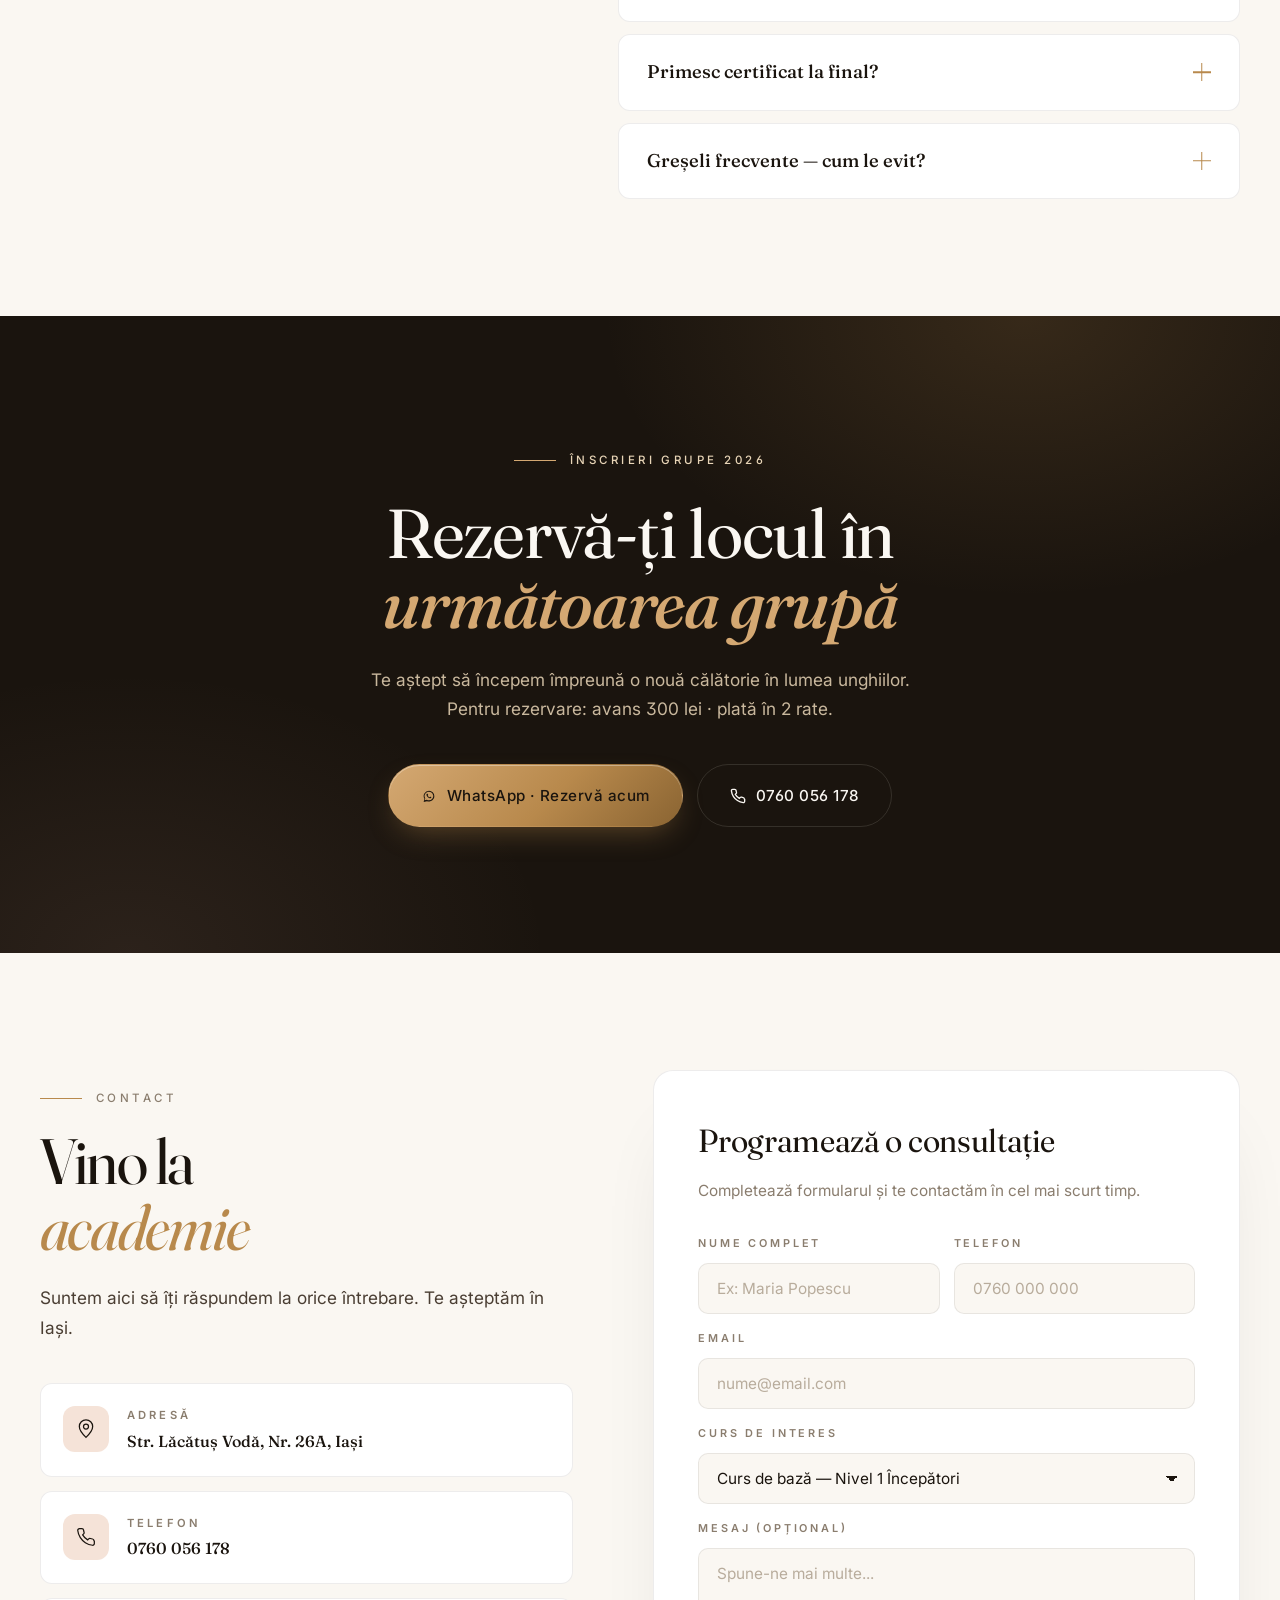
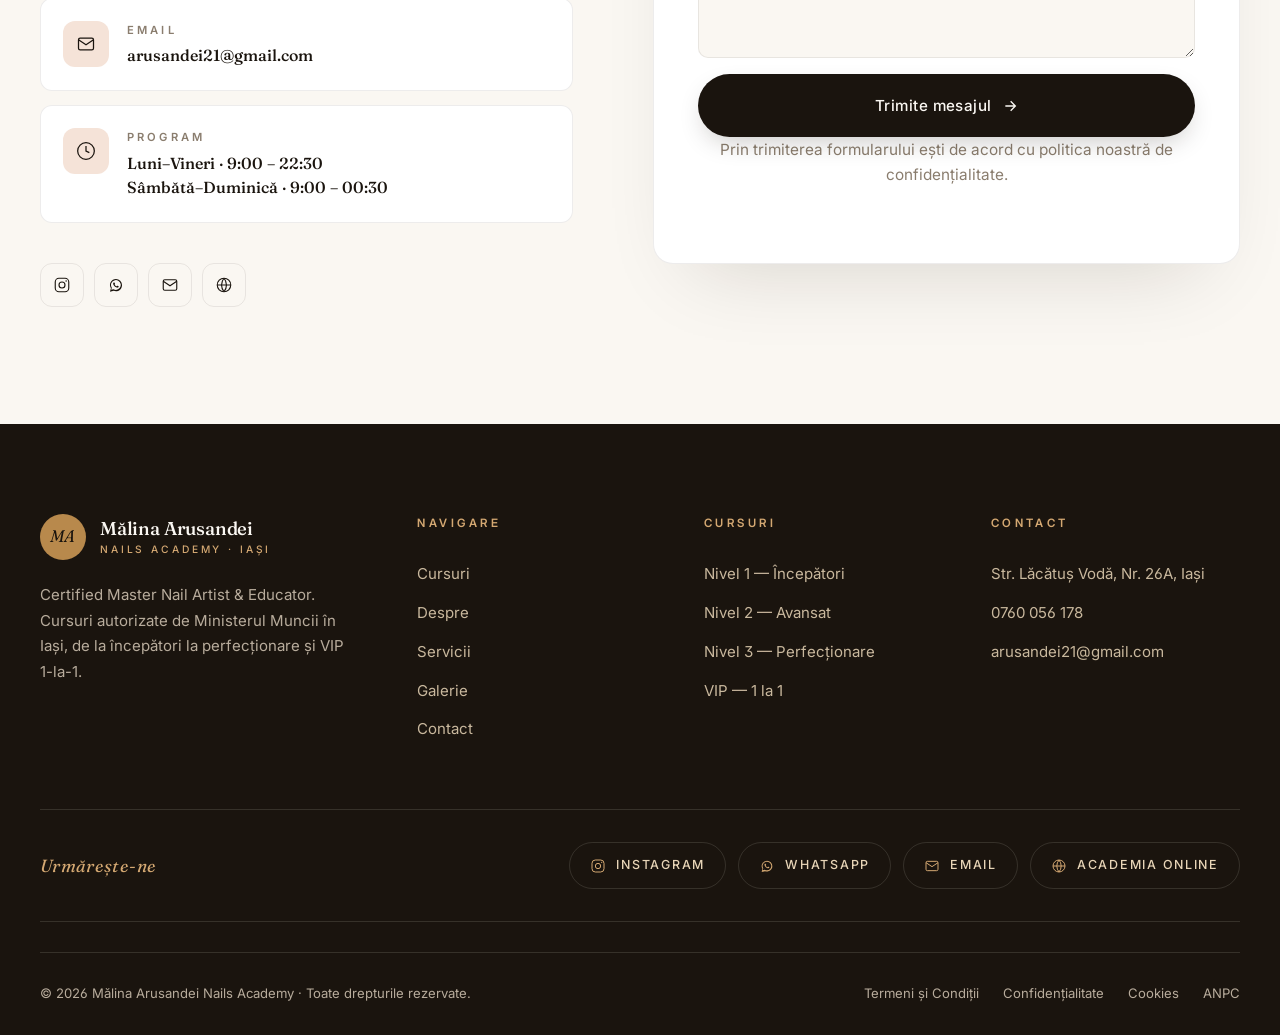
==== commit 708310ff: "Align content with malina-nails.com + cursuriunghiiiasi.ro (real data) - Hero: tagline 'Certified Ma" ====
--- a/index.html
+++ b/index.html
@@ -3,8 +3,8 @@
 <head>
   <meta charset="UTF-8" />
   <meta name="viewport" content="width=device-width, initial-scale=1.0" />
-  <title>Mălina Arusandei Nails Academy — Cursuri Unghii Iași</title>
-  <meta name="description" content="Academie premium de unghii în Iași. Cursuri autorizate de Ministerul Muncii pentru începători, avansați și perfecționare. Trainer profesionist cu peste 10 ani experiență." />
+  <title>Mălina Arusandei Nails Academy — Cursuri Unghii Iași · Certified Master Nail Artist</title>
+  <meta name="description" content="Academie de unghii în Iași condusă de Mălina Arusandei, Certified Master Nail Artist & Educator. Cursuri autorizate Ministerul Muncii: Nivel 1 Începători, Nivel 2 Avansat, Nivel 3 Perfecționare și VIP 1-la-1 (1000 lei/zi). Plata în 2 rate." />
   <meta name="theme-color" content="#faf7f2" />
 
   <link rel="icon" type="image/svg+xml" href="assets/favicon.svg" />
@@ -18,14 +18,14 @@
   <!-- Announcement bar -->
   <div class="announcement" aria-label="Anunțuri">
     <div class="announcement__track">
-      <span>Plata în 2 rate disponibilă</span><span class="dot">—</span>
-      <span>Cursuri autorizate Ministerul Muncii</span><span class="dot">—</span>
-      <span>Locuri limitate · Grupa ianuarie 2026</span><span class="dot">—</span>
-      <span>10+ ani experiență</span><span class="dot">—</span>
-      <span>Plata în 2 rate disponibilă</span><span class="dot">—</span>
-      <span>Cursuri autorizate Ministerul Muncii</span><span class="dot">—</span>
-      <span>Locuri limitate · Grupa ianuarie 2026</span><span class="dot">—</span>
-      <span>10+ ani experiență</span><span class="dot">—</span>
+      <span>Autorizat Ministerul Muncii</span><span class="dot">—</span>
+      <span>Certified Master Nail Artist &amp; Educator</span><span class="dot">—</span>
+      <span>Plata în 2 rate · Avans 300 lei</span><span class="dot">—</span>
+      <span>Înscrieri grupe 2026 deschise</span><span class="dot">—</span>
+      <span>Autorizat Ministerul Muncii</span><span class="dot">—</span>
+      <span>Certified Master Nail Artist &amp; Educator</span><span class="dot">—</span>
+      <span>Plata în 2 rate · Avans 300 lei</span><span class="dot">—</span>
+      <span>Înscrieri grupe 2026 deschise</span><span class="dot">—</span>
     </div>
   </div>
 
@@ -77,7 +77,7 @@
         <div class="hero__content">
           <div class="eyebrow reveal">
             <span class="eyebrow__line"></span>
-            <span>Nails Academy · Iași · din 2015</span>
+            <span>Certified Master Nail Artist &amp; Educator · Iași</span>
           </div>
 
           <h1 class="hero__title reveal">
@@ -87,8 +87,9 @@
           </h1>
 
           <p class="hero__lede reveal">
-            Academie premium de manichiură în Iași. Cursuri acreditate de Ministerul Muncii,
-            predate cu răbdare și rafinament — de la prima ojă aplicată, până la tehnici editoriale.
+            Bună, sunt Mălina Arusandei — trainer de unghii profesionist, cu 10 ani de experiență și formare
+            continuă. Academia mea din Iași oferă cursuri autorizate de Ministerul Muncii, de la începători
+            până la perfecționare și VIP 1-la-1.
           </p>
 
           <div class="hero__cta reveal">
@@ -103,23 +104,23 @@
 
           <div class="hero__trust reveal">
             <div class="trust__item">
-              <strong>★ 5.0</strong>
-              <span>39 recenzii<br/>Google</span>
+              <strong>10<span class="plus">+</span></strong>
+              <span>ani<br/>experiență</span>
             </div>
             <div class="trust__divider"></div>
             <div class="trust__item">
-              <strong>10<span class="plus">+</span></strong>
-              <span>ani<br/>experiență</span>
+              <strong>3<span class="plus">+1</span></strong>
+              <span>niveluri<br/>curs + VIP</span>
             </div>
             <div class="trust__divider"></div>
             <div class="trust__item">
-              <strong>500<span class="plus">+</span></strong>
-              <span>cursante<br/>formate</span>
+              <strong>MM</strong>
+              <span>autorizat<br/>Ministerul Muncii</span>
             </div>
             <div class="trust__divider"></div>
             <div class="trust__item">
-              <strong>4</strong>
-              <span>niveluri<br/>de curs</span>
+              <strong>2</strong>
+              <span>rate<br/>de plată</span>
             </div>
           </div>
         </div>
@@ -134,12 +135,12 @@
 
           <div class="hero__review">
             <div class="hero__review-stars">★★★★★</div>
-            <p>„Un adevărat specialist în domeniu — informații clare, atmosferă profesională.”</p>
+            <p>„Vă promit să vă susțin mereu, să fiu alături de voi, să vă ridic moralul și să scot tot ce e mai bun din voi.”</p>
             <footer>
-              <span class="hero__review-avatar">IS</span>
+              <span class="hero__review-avatar">MA</span>
               <span>
-                <strong>Isabela Ștefania</strong>
-                <small>Cursantă · Curs de bază</small>
+                <strong>Mălina Arusandei</strong>
+                <small>Trainer · Fondator academie</small>
               </span>
             </footer>
           </div>
@@ -217,15 +218,15 @@
             <svg viewBox="0 0 24 24" fill="none" stroke="currentColor" stroke-width="1.5"><rect x="3" y="4" width="18" height="16" rx="2"/><path d="M3 10h18M8 4v4M16 4v4"/></svg>
           </div>
           <h3>Școală modernă</h3>
-          <p>Produse premium Victoria Vynn și aparatură profesională de ultimă generație.</p>
+          <p>Lucrăm cu produse premium și aparatură profesională de ultimă generație.</p>
         </article>
         <article class="value reveal">
           <span class="value__num">04</span>
           <div class="value__icon">
             <svg viewBox="0 0 24 24" fill="none" stroke="currentColor" stroke-width="1.5"><rect x="2" y="6" width="20" height="12" rx="2"/><path d="M2 10h20M6 14h4"/></svg>
           </div>
-          <h3>Plata în 2 rate</h3>
-          <p>Doar avansul la înscriere, restul de plată când susții cursul. Flexibilitate completă.</p>
+          <h3>Plată în 2 rate</h3>
+          <p>Avans de 300 lei la înscriere, restul când susții cursul. Flexibilitate și încredere.</p>
         </article>
       </div>
     </div>
@@ -237,7 +238,7 @@
       <div class="section__head reveal">
         <span class="eyebrow"><span class="eyebrow__line"></span><span>Academia</span></span>
         <h2 class="section__title">Cursuri de <em>unghii</em> în Iași</h2>
-        <p class="section__lede">Patru programe construite atent, de la fundamentele profesiei până la tehnici avansate — toate predate cu răbdare, claritate și pasiune pentru detalii.</p>
+        <p class="section__lede">Trei niveluri autorizate Ministerul Muncii, plus un program VIP 1-la-1. Predate pas cu pas, cu răbdare — de la anatomia unghiei până la tehnici editoriale.</p>
       </div>
 
       <div class="courses__grid">
@@ -245,7 +246,7 @@
           <span class="course__numeral" aria-hidden="true">I</span>
           <div class="course__top">
             <span class="course__level">Nivelul I</span>
-            <span class="course__badge">Autorizat</span>
+            <span class="course__badge">Autorizat MM</span>
           </div>
           <h3 class="course__title">Curs de bază</h3>
           <p class="course__sub">Începători</p>
@@ -253,10 +254,10 @@
             <span><svg viewBox="0 0 24 24" fill="none" stroke="currentColor" stroke-width="1.5"><rect x="3" y="4" width="18" height="18" rx="2"/><path d="M16 2v4M8 2v4M3 10h18"/></svg>Ianuarie — Decembrie 2026</span>
           </div>
           <ul class="course__list">
-            <li><span class="dash"></span>Anatomia și igiena unghiei</li>
-            <li><span class="dash"></span>Aplicare ojă semipermanentă</li>
-            <li><span class="dash"></span>Pregătirea plăcii unghiale</li>
-            <li><span class="dash"></span>Forme de bază — pătrat, migdală</li>
+            <li><span class="dash"></span>Anatomia unghiei și igiena instrumentelor</li>
+            <li><span class="dash"></span>Pregătirea plăcii naturale și primer</li>
+            <li><span class="dash"></span>Baza, construcția și apexul corect</li>
+            <li><span class="dash"></span>Forme: pătrat, migdală, balerină</li>
           </ul>
           <div class="course__includes">
             <span><svg viewBox="0 0 24 24" fill="none" stroke="currentColor" stroke-width="1.5"><path d="M20 7L9 18l-5-5"/></svg>Diplomă</span>
@@ -277,18 +278,18 @@
           <span class="course__numeral" aria-hidden="true">II</span>
           <div class="course__top">
             <span class="course__level">Nivelul II</span>
-            <span class="course__badge">Autorizat</span>
-          </div>
-          <h3 class="course__title">Curs de bază</h3>
-          <p class="course__sub">Avansat</p>
+            <span class="course__badge">Autorizat MM</span>
+          </div>
+          <h3 class="course__title">Curs avansat</h3>
+          <p class="course__sub">Extensii &amp; tehnici</p>
           <div class="course__meta">
             <span><svg viewBox="0 0 24 24" fill="none" stroke="currentColor" stroke-width="1.5"><rect x="3" y="4" width="18" height="18" rx="2"/><path d="M16 2v4M8 2v4M3 10h18"/></svg>Februarie — Septembrie 2026</span>
           </div>
           <ul class="course__list">
             <li><span class="dash"></span>Extensie pe șablon și tipsuri</li>
-            <li><span class="dash"></span>Tehnica apexului corect</li>
-            <li><span class="dash"></span>Polygel Victoria Vynn</li>
-            <li><span class="dash"></span>Design & pictură elementară</li>
+            <li><span class="dash"></span>Baby Boomer &amp; French construit</li>
+            <li><span class="dash"></span>Corectarea unghiilor problematice</li>
+            <li><span class="dash"></span>Design &amp; pictură elementară</li>
           </ul>
           <div class="course__includes">
             <span><svg viewBox="0 0 24 24" fill="none" stroke="currentColor" stroke-width="1.5"><path d="M20 7L9 18l-5-5"/></svg>Diplomă</span>
@@ -305,21 +306,21 @@
           <span class="course__numeral" aria-hidden="true">III</span>
           <div class="course__top">
             <span class="course__level">Nivelul III</span>
-            <span class="course__badge">Premium</span>
+            <span class="course__badge">Perfecționare</span>
           </div>
           <h3 class="course__title">Perfecționare</h3>
-          <p class="course__sub">Tehnici avansate</p>
+          <p class="course__sub">Tehnici editoriale</p>
           <div class="course__meta">
             <span><svg viewBox="0 0 24 24" fill="none" stroke="currentColor" stroke-width="1.5"><rect x="3" y="4" width="18" height="18" rx="2"/><path d="M16 2v4M8 2v4M3 10h18"/></svg>Aprilie 2026</span>
           </div>
           <ul class="course__list">
-            <li><span class="dash"></span>Baby Boomer & French Reverse</li>
-            <li><span class="dash"></span>Slim Nails și forme editoriale</li>
-            <li><span class="dash"></span>Design avansat & nail art</li>
-            <li><span class="dash"></span>Productivitate și fluiditate</li>
+            <li><span class="dash"></span>Încastrări &amp; efect de sticlă</li>
+            <li><span class="dash"></span>3D nail art &amp; pictură manuală</li>
+            <li><span class="dash"></span>One Stroke, Ombre, Marble, Cat-Eye</li>
+            <li><span class="dash"></span>Forme stiletto, slim, balerină</li>
           </ul>
           <div class="course__includes">
-            <span><svg viewBox="0 0 24 24" fill="none" stroke="currentColor" stroke-width="1.5"><path d="M20 7L9 18l-5-5"/></svg>Diplomă</span>
+            <span><svg viewBox="0 0 24 24" fill="none" stroke="currentColor" stroke-width="1.5"><path d="M20 7L9 18l-5-5"/></svg>Certificat</span>
             <span><svg viewBox="0 0 24 24" fill="none" stroke="currentColor" stroke-width="1.5"><path d="M20 7L9 18l-5-5"/></svg>Materiale</span>
             <span><svg viewBox="0 0 24 24" fill="none" stroke="currentColor" stroke-width="1.5"><path d="M20 7L9 18l-5-5"/></svg>Suport</span>
           </div>
@@ -336,18 +337,18 @@
             <span class="course__badge">1 la 1</span>
           </div>
           <h3 class="course__title">Curs individual</h3>
-          <p class="course__sub">Personalizat</p>
+          <p class="course__sub">1000 lei / zi</p>
           <div class="course__meta">
             <span><svg viewBox="0 0 24 24" fill="none" stroke="currentColor" stroke-width="1.5"><rect x="3" y="4" width="18" height="18" rx="2"/><path d="M16 2v4M8 2v4M3 10h18"/></svg>Ianuarie — Decembrie 2026</span>
           </div>
           <ul class="course__list">
-            <li><span class="dash"></span>Program adaptat ritmului tău</li>
-            <li><span class="dash"></span>Atenție 100% dedicată</li>
-            <li><span class="dash"></span>Orice tehnică, la alegere</li>
-            <li><span class="dash"></span>Acces flexibil la date</li>
+            <li><span class="dash"></span>Atenție 100% dedicată, 1-la-1</li>
+            <li><span class="dash"></span>Orice tehnică, câte zile alegi tu</li>
+            <li><span class="dash"></span>Materiale complete incluse</li>
+            <li><span class="dash"></span>Avans 300 lei · plată în 2 rate</li>
           </ul>
           <div class="course__includes">
-            <span><svg viewBox="0 0 24 24" fill="none" stroke="currentColor" stroke-width="1.5"><path d="M20 7L9 18l-5-5"/></svg>Diplomă</span>
+            <span><svg viewBox="0 0 24 24" fill="none" stroke="currentColor" stroke-width="1.5"><path d="M20 7L9 18l-5-5"/></svg>Certificat</span>
             <span><svg viewBox="0 0 24 24" fill="none" stroke="currentColor" stroke-width="1.5"><path d="M20 7L9 18l-5-5"/></svg>Materiale</span>
             <span><svg viewBox="0 0 24 24" fill="none" stroke="currentColor" stroke-width="1.5"><path d="M20 7L9 18l-5-5"/></svg>Suport</span>
           </div>
@@ -360,7 +361,7 @@
 
       <div class="courses__note reveal">
         <svg width="18" height="18" viewBox="0 0 24 24" fill="none" stroke="currentColor" stroke-width="1.5"><circle cx="12" cy="12" r="10"/><path d="M12 8v4M12 16h.01"/></svg>
-        <span>Toate cursurile includ materiale, diplomă și suport post-curs. Plata disponibilă în 2 rate.</span>
+        <span>Toate cursurile includ materiale, diplomă / certificat și suport post-curs. Rezervare loc: avans 300 lei · plată în 2 rate.</span>
       </div>
     </div>
   </section>
@@ -393,35 +394,40 @@
         <div class="about__content reveal">
           <span class="eyebrow"><span class="eyebrow__line"></span><span>Despre mine</span></span>
           <h2 class="section__title">Mălina <em>Arusandei</em></h2>
-          <p class="about__role">Trainer profesionist · Specialist beauty · Fondator academie</p>
+          <p class="about__role">Certified Master Nail Artist &amp; Educator · Trainer · Fondator academie</p>
 
           <blockquote class="about__quote">
             <svg viewBox="0 0 24 24" fill="currentColor" aria-hidden="true"><path d="M9 7H5a2 2 0 0 0-2 2v4h4v4H3v2h6V9zm12 0h-4a2 2 0 0 0-2 2v4h4v4h-4v2h6V9z"/></svg>
-            <p>Vă promit să vă susțin mereu, să fiu alături de voi, să vă ridic moralul și să scot tot ce e mai bun din voi.</p>
+            <p>Dragi cursante, vă promit să vă susțin mereu, să fiu alături de voi, să vă ridic moralul și să scot tot ce e mai bun din voi.</p>
           </blockquote>
 
           <p class="about__text">
-            Cu o pasiune deosebită pentru beauty și designul unghiilor, am construit în peste un deceniu o școală
-            care formează profesioniste dedicate — de la prima ojă aplicată, până la tehnici editoriale complexe.
-            Cursurile mele îmbină disciplina, rafinamentul și atenția la cel mai mic detaliu.
+            Bună, sunt Mălina Arusandei — trainer de unghii profesionist, cu o pasiune deosebită pentru beauty
+            și designul unghiilor. Cu o experiență de 10 ani în domeniu și o formare continuă, mă dedic să ofer
+            cele mai bune tehnici și cunoștințe celor care își doresc să învețe și să evolueze în această industrie.
+          </p>
+          <p class="about__text">
+            Cursurile mele sunt gândite pentru a răspunde nevoilor fiecărei persoane, de la începători până la
+            avansați. Îți voi arăta pas cu pas cum să îți îmbunătățești abilitățile și să obții rezultate
+            profesionale, folosind produse de calitate și tehnici inovative.
           </p>
 
           <ul class="about__features">
             <li>
               <svg viewBox="0 0 24 24" fill="none" stroke="currentColor" stroke-width="1.8"><path d="M20 7L9 18l-5-5"/></svg>
-              <span>Trainer acreditat Ministerul Muncii</span>
+              <span>Trainer autorizat Ministerul Muncii</span>
             </li>
             <li>
               <svg viewBox="0 0 24 24" fill="none" stroke="currentColor" stroke-width="1.8"><path d="M20 7L9 18l-5-5"/></svg>
-              <span>Formare continuă în tehnici noi</span>
+              <span>10 ani experiență &amp; formare continuă</span>
             </li>
             <li>
               <svg viewBox="0 0 24 24" fill="none" stroke="currentColor" stroke-width="1.8"><path d="M20 7L9 18l-5-5"/></svg>
-              <span>Produse premium Victoria Vynn</span>
+              <span>Produse premium &amp; aparatură modernă</span>
             </li>
             <li>
               <svg viewBox="0 0 24 24" fill="none" stroke="currentColor" stroke-width="1.8"><path d="M20 7L9 18l-5-5"/></svg>
-              <span>Predare răbdătoare & personalizată</span>
+              <span>Predare răbdătoare &amp; personalizată</span>
             </li>
           </ul>
 
@@ -438,41 +444,51 @@
   <section class="section services" id="servicii">
     <div class="container">
       <div class="section__head reveal">
-        <span class="eyebrow"><span class="eyebrow__line"></span><span>Servicii</span></span>
+        <span class="eyebrow"><span class="eyebrow__line"></span><span>Servicii &amp; Tehnici</span></span>
         <h2 class="section__title">Manichiură <em>premium</em></h2>
-        <p class="section__lede">Pentru cliente rafinate care prețuiesc timpul, designul și rezistența. Fiecare lucrare — o mică operă de artă.</p>
+        <p class="section__lede">Servicii de manichiură și pedichiură, plus întreaga paletă de tehnici predate în academie — tot ce ai nevoie ca să devii profesionistă.</p>
       </div>
 
       <div class="services__grid">
         <article class="service reveal">
           <span class="service__num">01</span>
           <h3>Manichiură semipermanentă</h3>
-          <p>Ojă de lungă durată, cu îngrijire completă a cuticulei și design la alegere.</p>
+          <p>Pregătire corectă a plăcii naturale, bază, gel colorat în straturi fine, top coat și hidratare cu ulei de cuticule.</p>
         </article>
         <article class="service reveal">
           <span class="service__num">02</span>
-          <h3>Extensie pe șablon</h3>
-          <p>Unghii rezistente, cu apex perfect echilibrat — pătrat clasic, migdală, balerină, slim.</p>
+          <h3>Extensie pe șablon &amp; tipsuri</h3>
+          <p>Unghii rezistente cu apex echilibrat — forme pătrat, migdală, balerină, stiletto și slim nails.</p>
         </article>
         <article class="service reveal">
           <span class="service__num">03</span>
-          <h3>Construcție cu gel & polygel</h3>
-          <p>Structură perfectă folosind produse premium Victoria Vynn pentru durabilitate maximă.</p>
+          <h3>Construcție cu gel &amp; acril</h3>
+          <p>Construire și corectare a unghiilor problematice, cu accent pe structură, apex corect și durabilitate.</p>
         </article>
         <article class="service reveal">
           <span class="service__num">04</span>
-          <h3>Nail Art & Design</h3>
-          <p>French clasic, Baby Boomer, pictură manuală, finisaje mat sau lucioase — totul personalizat.</p>
+          <h3>Nail Art — pictură manuală</h3>
+          <p>One Stroke (pensulă plată, efect floral), acuarelă, pictură detaliată — executată cu pensule liner și geluri colorate.</p>
         </article>
         <article class="service reveal">
           <span class="service__num">05</span>
-          <h3>Pedichiură profesională</h3>
-          <p>Îngrijire completă a piciorului, cu aplicare ojă semipermanentă și design elegant.</p>
+          <h3>Baby Boomer &amp; French</h3>
+          <p>French clasic, French construit, French Reverse și Baby Boomer (French Ombre) — trecerea delicată de la alb la nud.</p>
         </article>
         <article class="service reveal">
           <span class="service__num">06</span>
-          <h3>Întreținere & remedieri</h3>
-          <p>Retuș gel, schimb design, îndepărtare corectă — totul fără a afecta unghia naturală.</p>
+          <h3>Ombre, Gradient &amp; Cat-Eye</h3>
+          <p>Tehnici de blending cu buret, pensulă sau aerograf. Efecte cat-eye și velvet nails cu magnet și pigmenți speciali.</p>
+        </article>
+        <article class="service reveal">
+          <span class="service__num">07</span>
+          <h3>Marble &amp; efect de sticlă</h3>
+          <p>Water Marble, marmură cu folie de transfer sau pensulă fină, efect chrome, holografic și încastrări 3D.</p>
+        </article>
+        <article class="service reveal">
+          <span class="service__num">08</span>
+          <h3>Pedichiură profesională</h3>
+          <p>Îngrijire completă a piciorului, ojă semipermanentă și design elegant — cu aceeași atenție la detalii.</p>
         </article>
       </div>
     </div>
@@ -658,82 +674,62 @@
   <section class="section testimonials" id="testimoniale">
     <div class="container">
       <div class="section__head reveal">
-        <span class="eyebrow"><span class="eyebrow__line"></span><span>Recenzii</span></span>
+        <span class="eyebrow"><span class="eyebrow__line"></span><span>Success Stories</span></span>
         <h2 class="section__title">Ce spun <em>cursantele</em></h2>
-        <p class="section__lede">
-          <span class="rating">★★★★★</span>
-          <span class="rating__text"><strong>5.0</strong> din 39 recenzii Google verificate</span>
-        </p>
+        <p class="section__lede">Experiențe reale ale cursantelor care și-au transformat pasiunea pentru unghii într-o carieră înfloritoare.</p>
       </div>
 
       <div class="testimonials__grid">
         <blockquote class="testimonial reveal">
           <div class="testimonial__stars">★★★★★</div>
-          <p>Am avut plăcerea de a participa la cursul susținut de Mălina — o experiență extraordinară. Informațiile au fost clare, detaliate, iar atmosfera foarte plăcută și profesională. Un adevărat specialist în domeniu.</p>
+          <p>Am avut cea mai bună experiență de training la Malina Nails! Cursul a fost foarte detaliat și totul a fost explicat clar și ușor de urmat. Trainerul a fost super răbdător și plin de susținere, ceea ce mi-a dat încrederea să exersez și să mă îmbunătățesc. Acum mă simt pregătită să primesc clienți. Recomand cu mare drag!</p>
           <footer>
-            <span class="avatar">IS</span>
+            <span class="avatar">ET</span>
             <div>
-              <strong>Isabela Ștefania</strong>
-              <small>Cursantă · Curs de bază</small>
+              <strong>Emily Turner</strong>
+              <small>Cursantă</small>
             </div>
           </footer>
         </blockquote>
         <blockquote class="testimonial reveal">
           <div class="testimonial__stars">★★★★★</div>
-          <p>Sunt extrem de mulțumită de servicii. Lucrările sunt nu doar frumoase, ci și foarte rezistente. Profesionalismul și atenția la detalii se văd în fiecare manichiură.</p>
+          <p>Sincer, cea mai bună decizie pe care am luat-o! Trainingul Malina Nails a fost profesionist, antrenant și plin de informații. Echilibrul între teorie și practică a fost perfect, iar la final am plecat cu încredere în abilitățile mele. Mulțumesc mult!</p>
           <footer>
-            <span class="avatar">AV</span>
+            <span class="avatar">JP</span>
             <div>
-              <strong>Andreea-Veronica Ignea</strong>
-              <small>Clientă</small>
+              <strong>Jessica Patel</strong>
+              <small>Cursantă</small>
             </div>
           </footer>
         </blockquote>
         <blockquote class="testimonial reveal">
           <div class="testimonial__stars">★★★★★</div>
-          <p>La curs explicațiile au fost foarte clare, foarte ușor de înțeles, chiar și pentru începătoare. Atmosfera a fost relaxată, iar răbdarea și profesionalismul m-au ajutat să învăț tehnici pe care le aplic cu succes.</p>
+          <p>Mălina este o profesoară minunată! Face învățarea distractivă și ușoară, iar pasiunea ei pentru unghii este contagioasă. Am învățat atât de multe tehnici în scurt timp, și a fost mereu disponibilă să răspundă la întrebări. Recomand 100% acest curs oricui e interesat de nail art.</p>
           <footer>
-            <span class="avatar">BC</span>
+            <span class="avatar">CW</span>
             <div>
-              <strong>Beatrice Cioroiu</strong>
+              <strong>Chloe Williams</strong>
               <small>Cursantă</small>
             </div>
           </footer>
         </blockquote>
         <blockquote class="testimonial reveal">
           <div class="testimonial__stars">★★★★★</div>
-          <p>Mălina — o minunată din toate punctele de vedere. Trainerul acela răbdător și calm care te scapă de emoțiile începutului. Face totul cu pasiune și dedicare, transmite asta și cursantelor.</p>
+          <p>Am mai făcut și alte cursuri, dar acesta la Malina Nails a fost de departe cel mai bun. Totul a fost explicat clar și a fost multă practică. Mediul a fost primitor, iar la final am plecat nu doar cu abilități noi, ci și cu mai multă încredere în mine. Mulțumesc, Mălina!</p>
           <footer>
-            <span class="avatar">AO</span>
+            <span class="avatar">LJ</span>
             <div>
-              <strong>Alecsandra Oprișan</strong>
+              <strong>Lauren James</strong>
               <small>Cursantă</small>
             </div>
           </footer>
         </blockquote>
-        <blockquote class="testimonial reveal">
-          <div class="testimonial__stars">★★★★★</div>
-          <p>Atmosfera de la curs a fost plăcută și motivantă, iar suportul oferit pe tot parcursul învățării m-a ajutat să îmi îmbunătățesc rapid abilitățile. Recomand cu încredere!</p>
-          <footer>
-            <span class="avatar">EA</span>
-            <div>
-              <strong>Elena Amărăndei</strong>
-              <small>Cursantă</small>
-            </div>
-          </footer>
-        </blockquote>
-        <blockquote class="testimonial reveal">
-          <div class="testimonial__stars">★★★★★</div>
-          <p>Un trainer pasionat, atent, implicat — și cel mai important, explică super bine. O recomand cu drag!</p>
-          <footer>
-            <span class="avatar">LI</span>
-            <div>
-              <strong>Laura Ilieș</strong>
-              <small>Cursantă</small>
-            </div>
-          </footer>
-        </blockquote>
-      </div>
+      </div>
+
+      <p class="testimonials__note reveal">
+        <svg width="18" height="18" viewBox="0 0 24 24" fill="none" stroke="currentColor" stroke-width="1.5" aria-hidden="true"><rect x="3" y="3" width="18" height="18" rx="5"/><circle cx="12" cy="12" r="4"/><circle cx="17.5" cy="6.5" r="1" fill="currentColor" stroke="none"/></svg>
+        <span>Vezi zilnic lucrări noi ale cursantelor pe <a href="https://www.instagram.com/malina.arusandei_nail_trainer/" target="_blank" rel="noopener">@malina.arusandei_nail_trainer</a></span>
+      </p>
     </div>
   </section>
 
@@ -754,6 +750,26 @@
         <div class="faq__list reveal">
           <details class="faq__item" open>
             <summary>
+              <span>Cine se poate înscrie la cursuri?</span>
+              <span class="faq__icon"></span>
+            </summary>
+            <div class="faq__body">
+              <p>Oricine cu o pasiune pentru arta unghiilor. Fie că ești complet începătoare sau tehnician cu experiență care vrea să își îmbunătățească abilitățile, cursurile sunt structurate pentru toate nivelurile — de la Nivel 1 Începători, la Nivel 2 Avansat, Nivel 3 Perfecționare și VIP 1-la-1.</p>
+            </div>
+          </details>
+
+          <details class="faq__item">
+            <summary>
+              <span>Am nevoie de experiență anterioară?</span>
+              <span class="faq__icon"></span>
+            </summary>
+            <div class="faq__body">
+              <p>Nu. Nu este necesară experiență anterioară. Oferim atât programe prietenoase pentru începătoare (Nivel 1), cât și programe avansate pentru profesioniste care vor să se perfecționeze (Nivel 2 și 3).</p>
+            </div>
+          </details>
+
+          <details class="faq__item">
+            <summary>
               <span>Ce înveți la un curs de unghii cu gel?</span>
               <span class="faq__icon"></span>
             </summary>
@@ -764,31 +780,61 @@
 
           <details class="faq__item">
             <summary>
-              <span>Anatomia unghiei — de ce e importantă?</span>
+              <span>Cum rezerv locul și ce avans plătesc?</span>
               <span class="faq__icon"></span>
             </summary>
             <div class="faq__body">
-              <p>Unghia cuprinde placa unghială, patul unghial, cuticula și matricea. A nu afecta patul unghial sau matricea în timpul pregătirii este esențial pentru a evita deteriorările și infecțiile — baza unei manichiuri sănătoase.</p>
+              <p>Pentru rezervarea locului trebuie să achiți un avans de <strong>300 lei</strong>. Avansul nu este returnabil în cazul retragerii sau anulării din partea ta, însă se returnează integral dacă trainerul anulează grupa.</p>
             </div>
           </details>
 
           <details class="faq__item">
             <summary>
-              <span>Cum respect igiena și sterilizarea?</span>
+              <span>Cât costă cursul VIP 1-la-1?</span>
               <span class="faq__icon"></span>
             </summary>
             <div class="faq__body">
-              <p>Spălare și dezinfectare a mâinilor, mănuși de unică folosință, evitarea pielii rănite. Instrumentele se curăță manual, se dezinfectează și se sterilizează (UV sau căldură uscată). Pilile și buffer-ele sunt consumabile.</p>
+              <p>Prețul cursului VIP individual este de <strong>1000 lei / zi</strong>, cu posibilitate de plată în 2 rate. Tu alegi ce tehnică vrei să perfecționezi și câte zile de curs urmezi. Toate materialele necesare sunt incluse, iar la final primești un certificat de participare.</p>
             </div>
           </details>
 
           <details class="faq__item">
             <summary>
-              <span>Cum arată tehnica aplicării gelului, pas cu pas?</span>
+              <span>Pot plăti în rate?</span>
               <span class="faq__icon"></span>
             </summary>
             <div class="faq__body">
-              <p>Pregătirea plăcii (împingere cuticulă, matifiere fină, dehidrator, primer), aplicarea bazei subțire și polimerizare, construcția cu apex corect echilibrat, pilirea și definirea formei, gel colorat în straturi fine, top coat, apoi hidratarea cuticulelor cu ulei.</p>
+              <p>Da. Plătești doar avansul (300 lei) la înscriere, iar diferența când începi sau susții cursul. Flexibilitate completă.</p>
+            </div>
+          </details>
+
+          <details class="faq__item">
+            <summary>
+              <span>Cursurile sunt acreditate?</span>
+              <span class="faq__icon"></span>
+            </summary>
+            <div class="faq__body">
+              <p>Da — cursurile de bază (Nivel 1 și 2) sunt <strong>autorizate de Ministerul Muncii din România</strong>. La finalizare primești diplomă recunoscută la nivel național. Sunt Certified Master Nail Artist &amp; Educator, cu acreditare aliniată la standarde internaționale.</p>
+            </div>
+          </details>
+
+          <details class="faq__item">
+            <summary>
+              <span>Materialele sunt incluse?</span>
+              <span class="faq__icon"></span>
+            </summary>
+            <div class="faq__body">
+              <p>Da. Toate materialele necesare sunt incluse în prețul cursului. Lucrăm cu produse premium și aparatură profesională de ultimă generație — exact instrumentele cu care vei lucra apoi și cu clientele tale.</p>
+            </div>
+          </details>
+
+          <details class="faq__item">
+            <summary>
+              <span>Primesc certificat la final?</span>
+              <span class="faq__icon"></span>
+            </summary>
+            <div class="faq__body">
+              <p>Da. La finalul fiecărui curs primești diplomă (la cele autorizate) sau certificat de participare (la VIP și perfecționare). Plus suport post-curs — rămân alături de tine și după absolvire.</p>
             </div>
           </details>
 
@@ -801,26 +847,6 @@
               <p>Strat gros de bază (→ lifting), pregătire insuficientă (→ desprindere), gel pe cuticulă (→ infecții și lifting), pilire excesivă (→ unghie subțire și fragilă). La curs înveți cum să le eviți natural.</p>
             </div>
           </details>
-
-          <details class="faq__item">
-            <summary>
-              <span>Cursurile sunt acreditate?</span>
-              <span class="faq__icon"></span>
-            </summary>
-            <div class="faq__body">
-              <p>Da — cursurile de bază (Nivel 1 și 2) sunt autorizate de Ministerul Muncii din România. La finalizare primești diplomă recunoscută la nivel național.</p>
-            </div>
-          </details>
-
-          <details class="faq__item">
-            <summary>
-              <span>Pot plăti în rate?</span>
-              <span class="faq__icon"></span>
-            </summary>
-            <div class="faq__body">
-              <p>Da. Plătești doar avansul la înscriere, iar diferența când începi sau susții cursul. Detaliile exacte le stabilim la rezervare.</p>
-            </div>
-          </details>
         </div>
       </div>
     </div>
@@ -830,9 +856,9 @@
   <section class="cta">
     <div class="container">
       <div class="cta__inner reveal">
-        <span class="eyebrow eyebrow--on-dark"><span class="eyebrow__line"></span><span>Grupa ianuarie 2026</span></span>
+        <span class="eyebrow eyebrow--on-dark"><span class="eyebrow__line"></span><span>Înscrieri grupe 2026</span></span>
         <h2>Rezervă-ți locul în<br/><em>următoarea grupă</em></h2>
-        <p>Locurile sunt limitate. Te așteptăm cu drag să începem împreună o nouă călătorie în lumea unghiilor.</p>
+        <p>Te aștept să începem împreună o nouă călătorie în lumea unghiilor. Pentru rezervare: avans 300 lei · plată în 2 rate.</p>
         <div class="cta__buttons">
           <a href="https://wa.me/40760056178" class="btn btn--gold btn--lg" target="_blank" rel="noopener">
             <svg width="16" height="16" viewBox="0 0 24 24" fill="currentColor"><path d="M17.6 6.3A7.9 7.9 0 0 0 12 4a8 8 0 0 0-6.8 12.2L4 21l5-1.3A8 8 0 0 0 20 12a7.9 7.9 0 0 0-2.4-5.7zM12 18.5a6.5 6.5 0 0 1-3.3-.9l-.2-.1-2.9.8.8-2.8-.2-.3a6.5 6.5 0 1 1 5.8 3.3zm3.6-4.9c-.2-.1-1.2-.6-1.4-.6-.2-.1-.3-.1-.4.1l-.6.7c-.1.1-.2.1-.4 0a5.3 5.3 0 0 1-2.6-2.3c-.2-.3.2-.3.5-1 .1-.1 0-.2 0-.3l-.6-1.3c-.1-.3-.3-.3-.4-.3h-.4a.7.7 0 0 0-.5.2 2 2 0 0 0-.6 1.5 3.5 3.5 0 0 0 .8 2 8 8 0 0 0 3 2.7c1.8.7 1.8.5 2.1.4a1.8 1.8 0 0 0 1.2-.8 1.4 1.4 0 0 0 .1-.8c-.1-.1-.2-.2-.4-.3z"/></svg>
@@ -861,7 +887,7 @@
               <span class="contact__icon">
                 <svg viewBox="0 0 24 24" fill="none" stroke="currentColor" stroke-width="1.5"><path d="M12 22s8-7.6 8-13a8 8 0 1 0-16 0c0 5.4 8 13 8 13z"/><circle cx="12" cy="9" r="3"/></svg>
               </span>
-              <div><strong>Adresă</strong><span>Str. Lăcătuș Vodă, Nr. 26A, Iași</span></div>
+              <div><strong>Adresă</strong><a href="https://www.google.com/maps/place/Cursuri+Unghii+Iasi+-+M%C4%83lina+Arusandei/@47.1192954,27.5637692,17z/data=!3m1!4b1!4m6!3m5!1s0x40cafb00603c1a8d:0x87a051380675b33c!8m2!3d47.1192954!4d27.5637692!16s%2Fg%2F11x1_8ffy4" target="_blank" rel="noopener">Str. Lăcătuș Vodă, Nr. 26A, Iași</a></div>
             </li>
             <li>
               <span class="contact__icon">
@@ -955,7 +981,7 @@
               <span class="brand__subtitle">Nails Academy · Iași</span>
             </span>
           </a>
-          <p>Academie premium de unghii. Cursuri autorizate, servicii rafinate, pasiune pentru detalii.</p>
+          <p>Certified Master Nail Artist &amp; Educator. Cursuri autorizate de Ministerul Muncii în Iași, de la începători la perfecționare și VIP 1-la-1.</p>
         </div>
 
         <div class="footer__col">
@@ -1008,10 +1034,10 @@
       <div class="footer__bottom">
         <span>© <span id="year"></span> Mălina Arusandei Nails Academy · Toate drepturile rezervate.</span>
         <div class="footer__legal">
-          <a href="#">Termeni</a>
+          <a href="#">Termeni și Condiții</a>
           <a href="#">Confidențialitate</a>
           <a href="#">Cookies</a>
-          <a href="#">ANPC</a>
+          <a href="https://anpc.ro/" target="_blank" rel="noopener">ANPC</a>
         </div>
       </div>
     </div>
--- a/styles.css
+++ b/styles.css
@@ -1168,7 +1168,7 @@
 .services { background: var(--bg-soft); }
 .services__grid {
   display: grid;
-  grid-template-columns: repeat(3, 1fr);
+  grid-template-columns: repeat(4, 1fr);
   background: var(--bg-alt);
   border: 1px solid var(--line);
   border-radius: var(--radius);
@@ -1181,8 +1181,8 @@
   transition: background .4s var(--ease);
   position: relative;
 }
-.service:nth-child(3n) { border-right: none; }
-.service:nth-last-child(-n+3) { border-bottom: none; }
+.service:nth-child(4n) { border-right: none; }
+.service:nth-last-child(-n+4) { border-bottom: none; }
 .service:hover { background: var(--bg-soft); }
 
 .service__num {
@@ -1277,9 +1277,28 @@
 
 .testimonials__grid {
   display: grid;
-  grid-template-columns: repeat(3, 1fr);
+  grid-template-columns: repeat(2, 1fr);
   gap: 24px;
-}
+  max-width: 1100px;
+  margin: 0 auto;
+}
+.testimonials__note {
+  display: flex;
+  align-items: center;
+  justify-content: center;
+  gap: 12px;
+  margin: 48px auto 0;
+  padding: 16px 28px;
+  max-width: max-content;
+  background: var(--bg-alt);
+  border: 1px solid var(--line);
+  border-radius: 999px;
+  color: var(--muted);
+  font-size: 0.92rem;
+}
+.testimonials__note svg { flex-shrink: 0; color: var(--ink); }
+.testimonials__note a { color: var(--ink); font-weight: 600; text-decoration: none; border-bottom: 1px solid currentColor; }
+.testimonials__note a:hover { opacity: 0.7; }
 .testimonial {
   margin: 0;
   padding: 36px 32px;
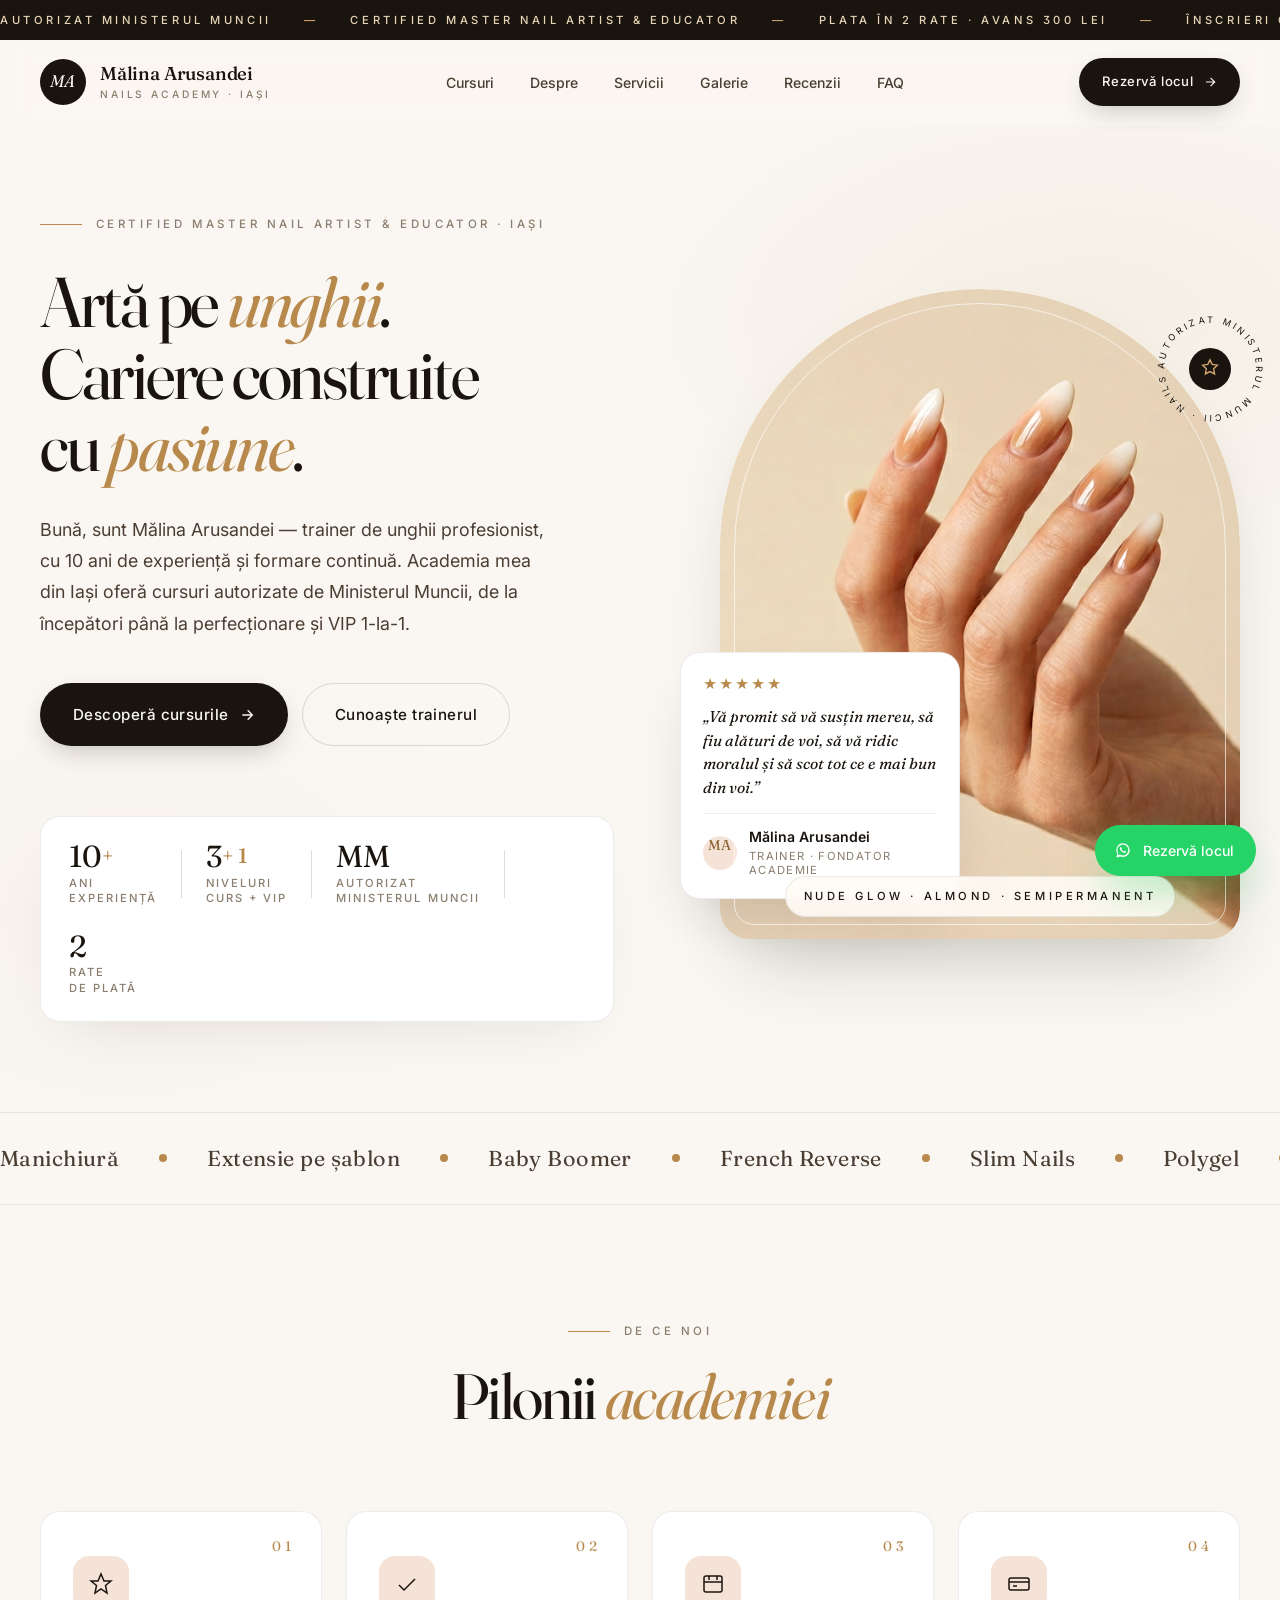
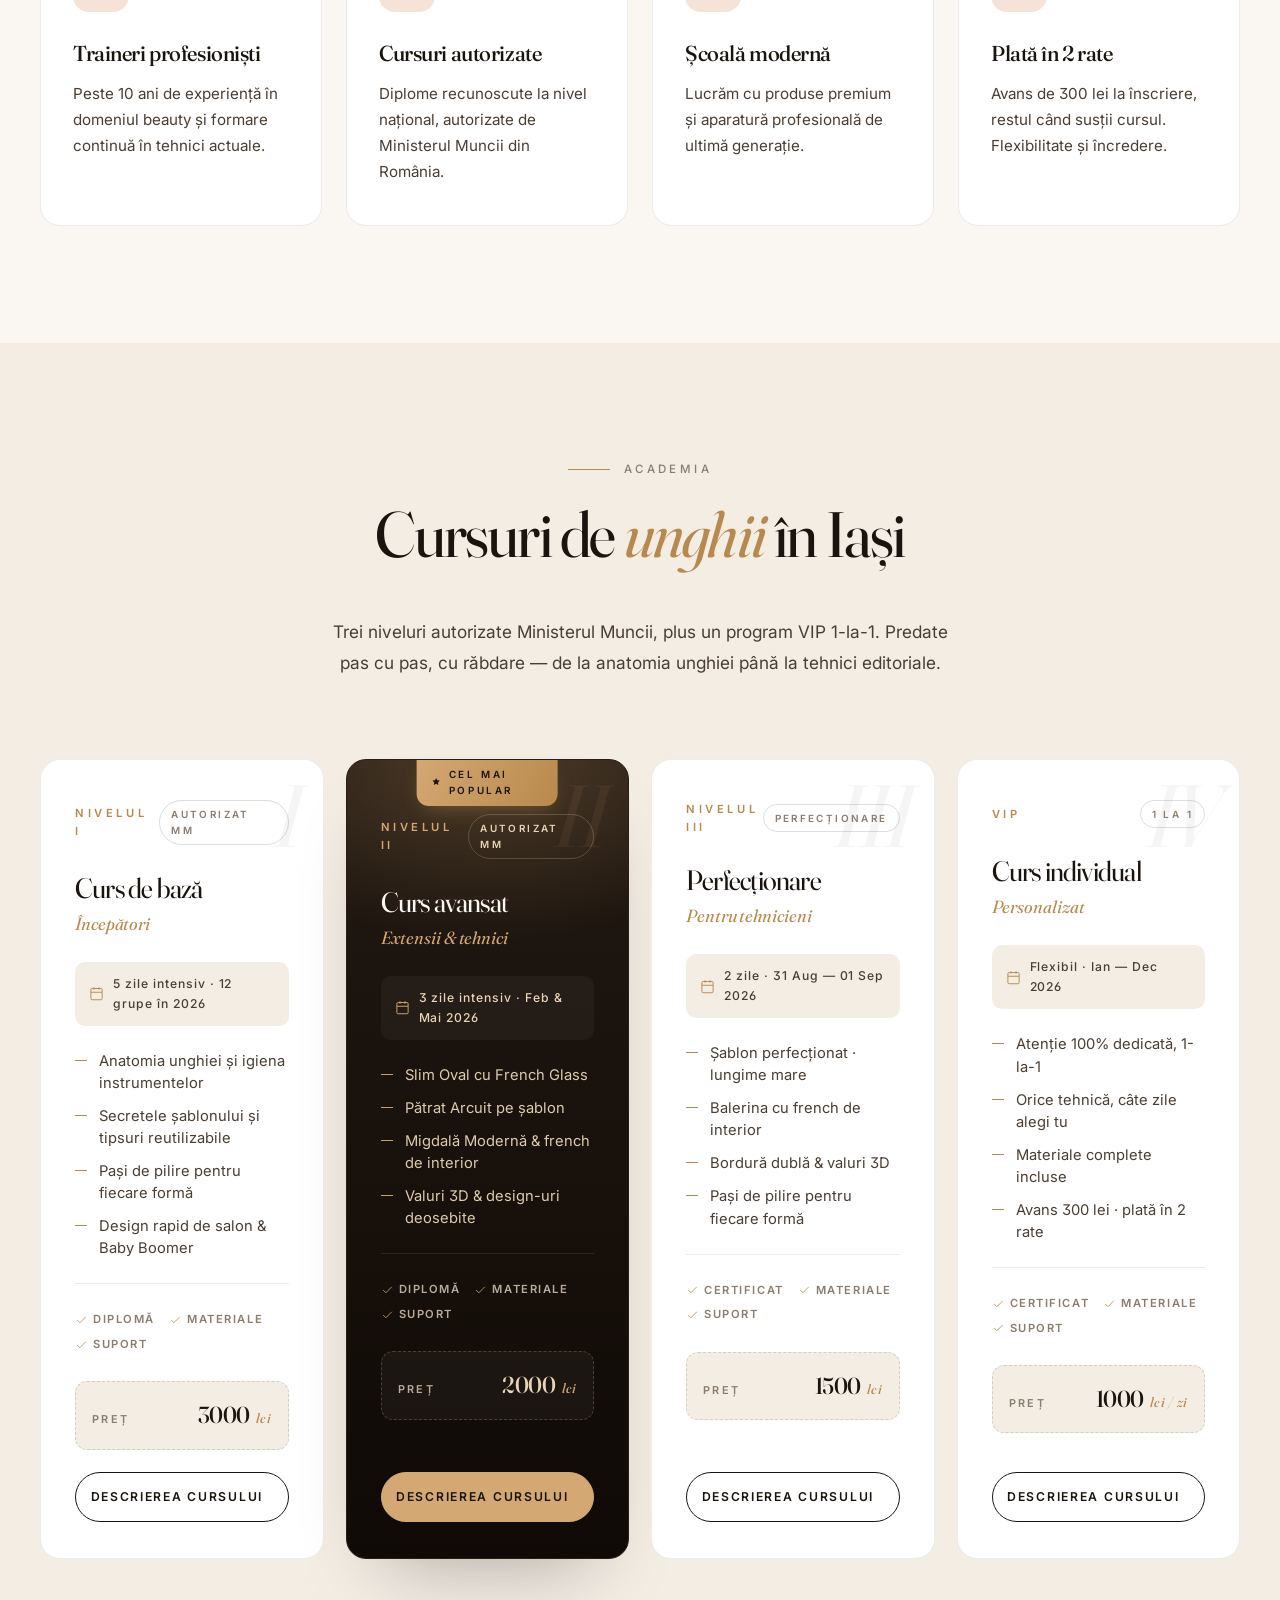
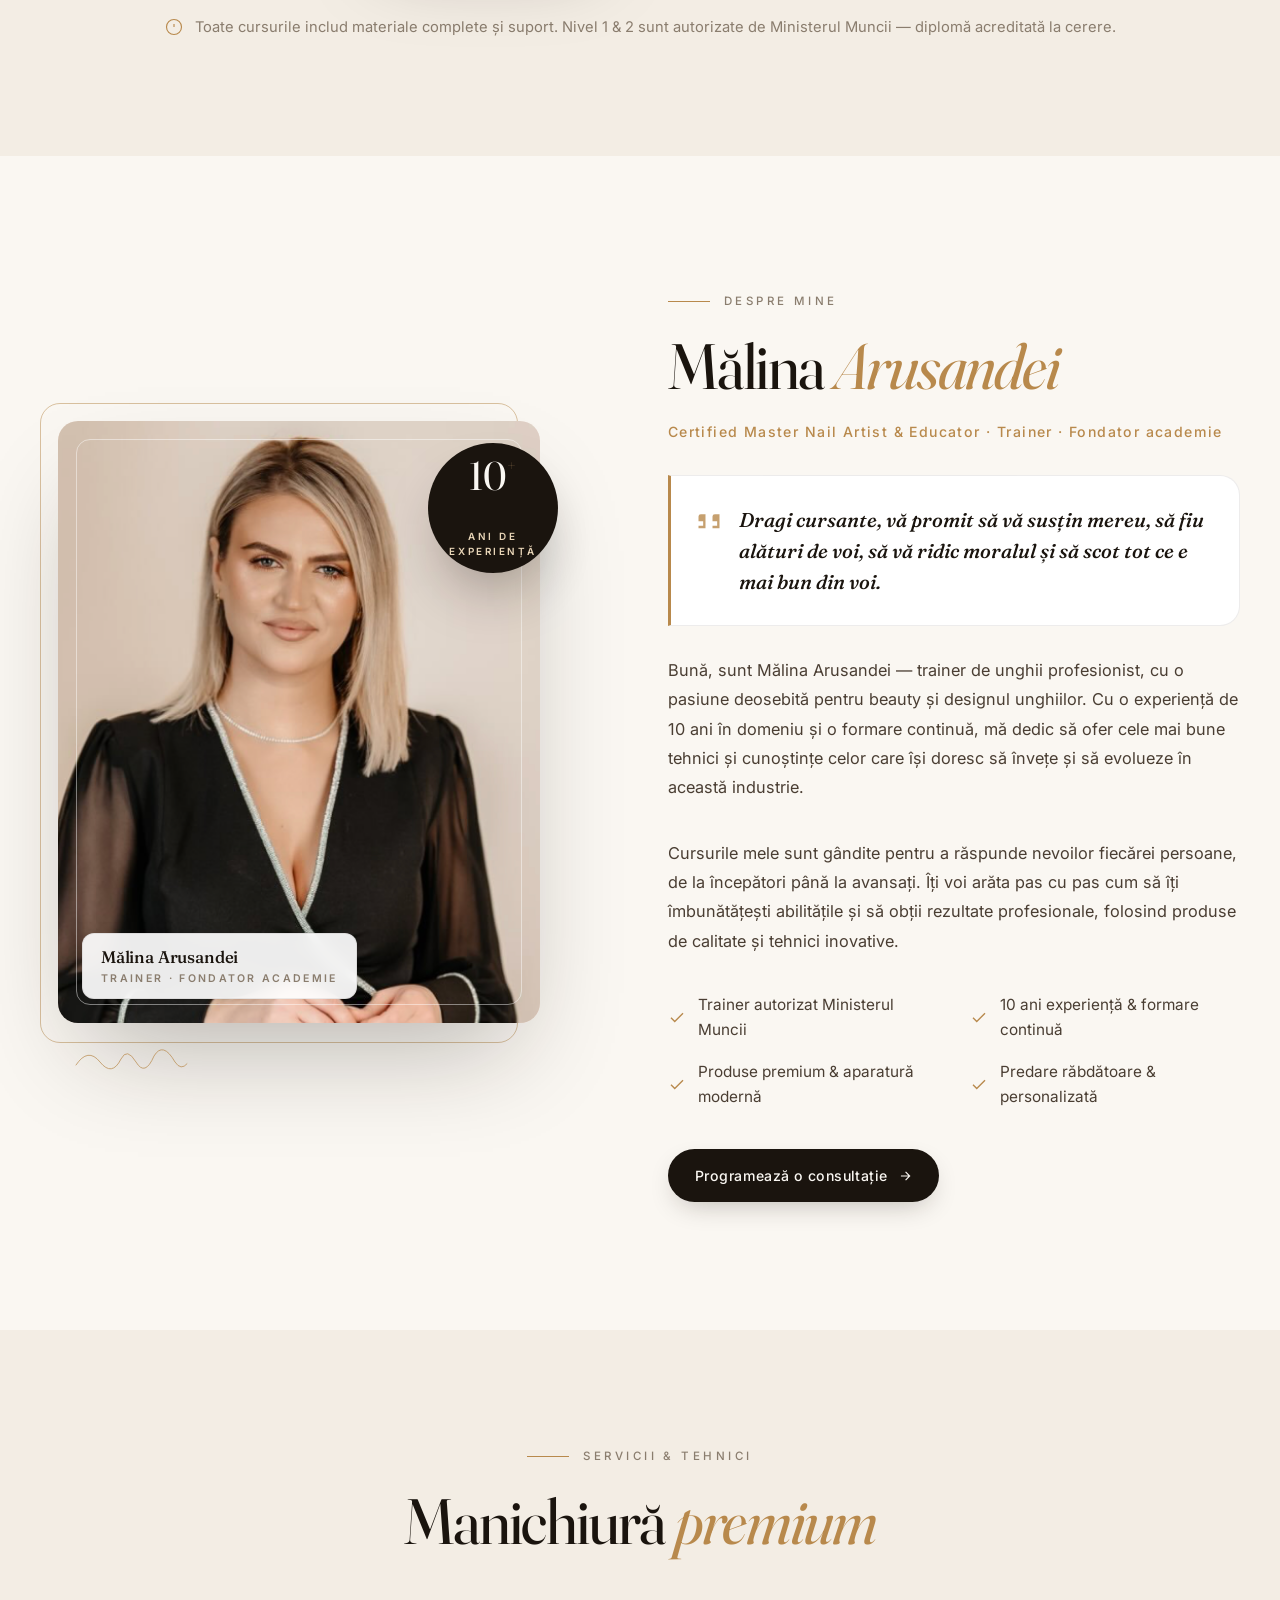
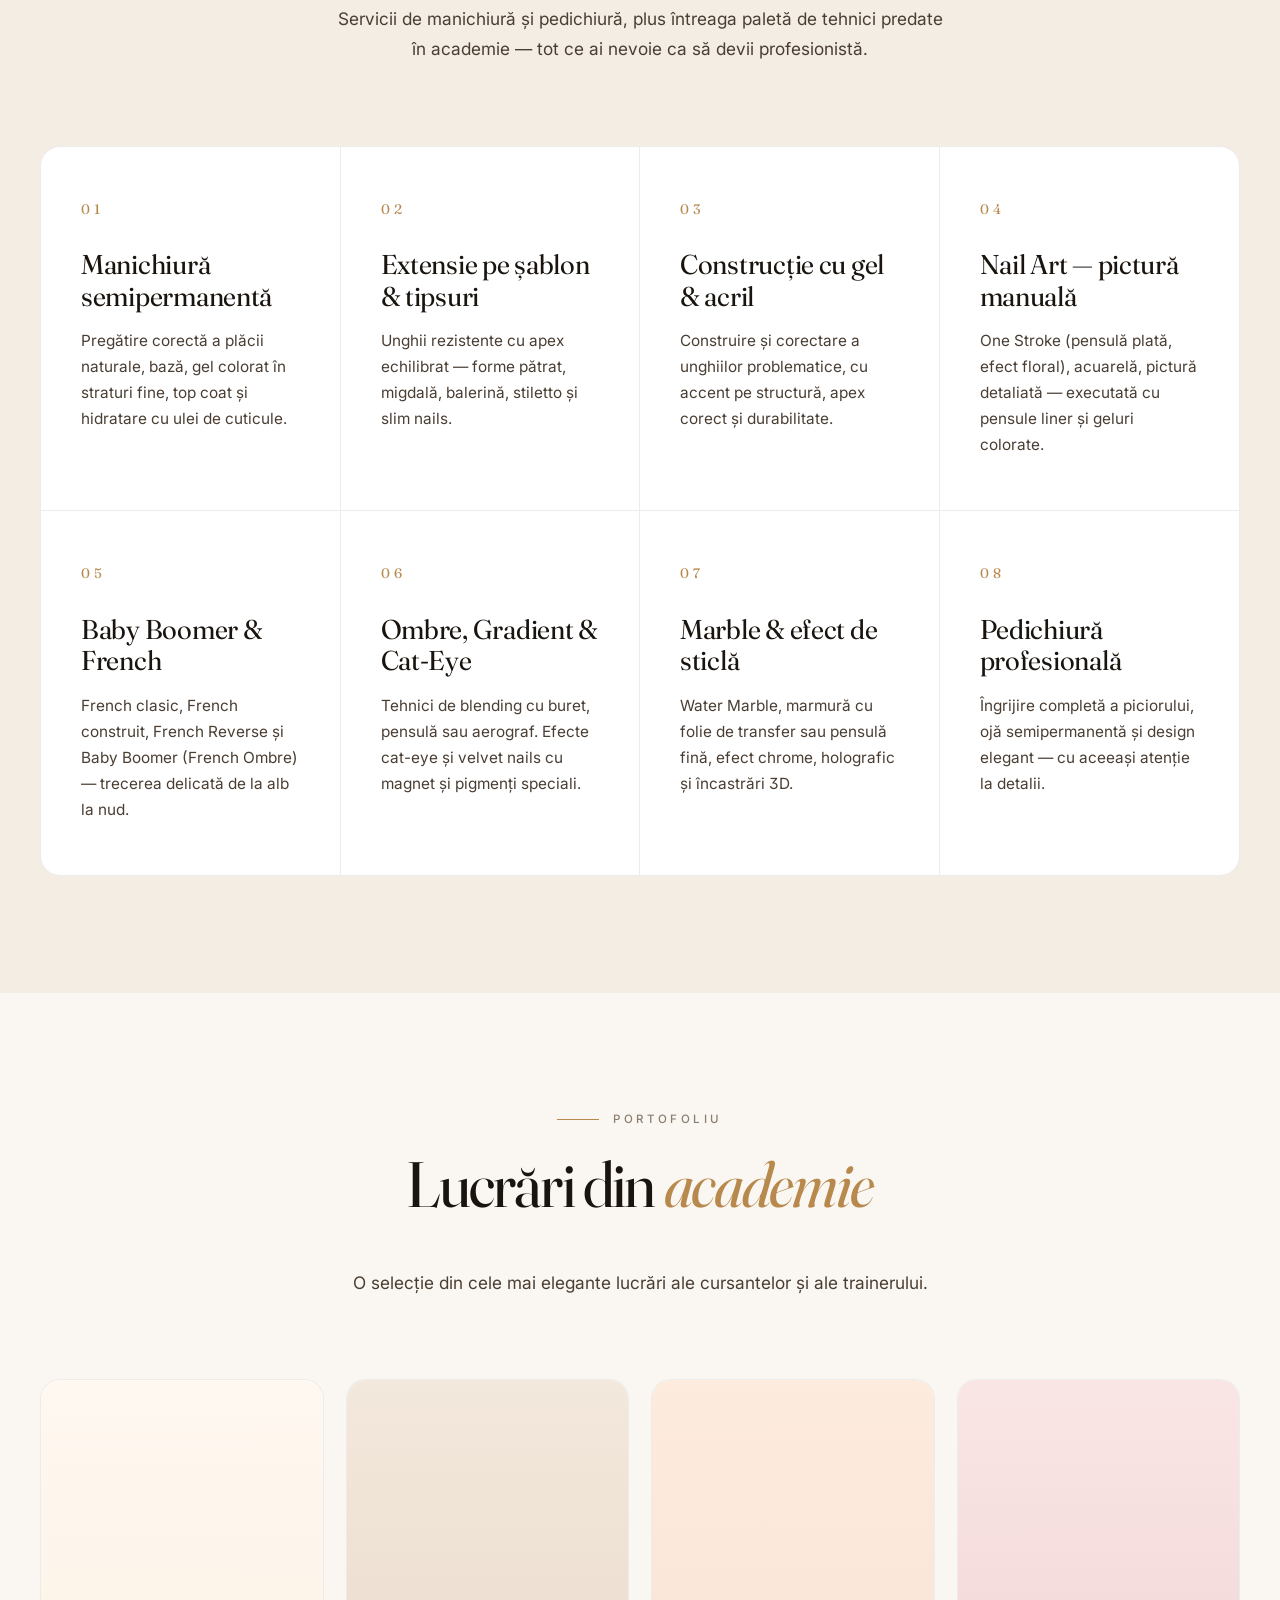
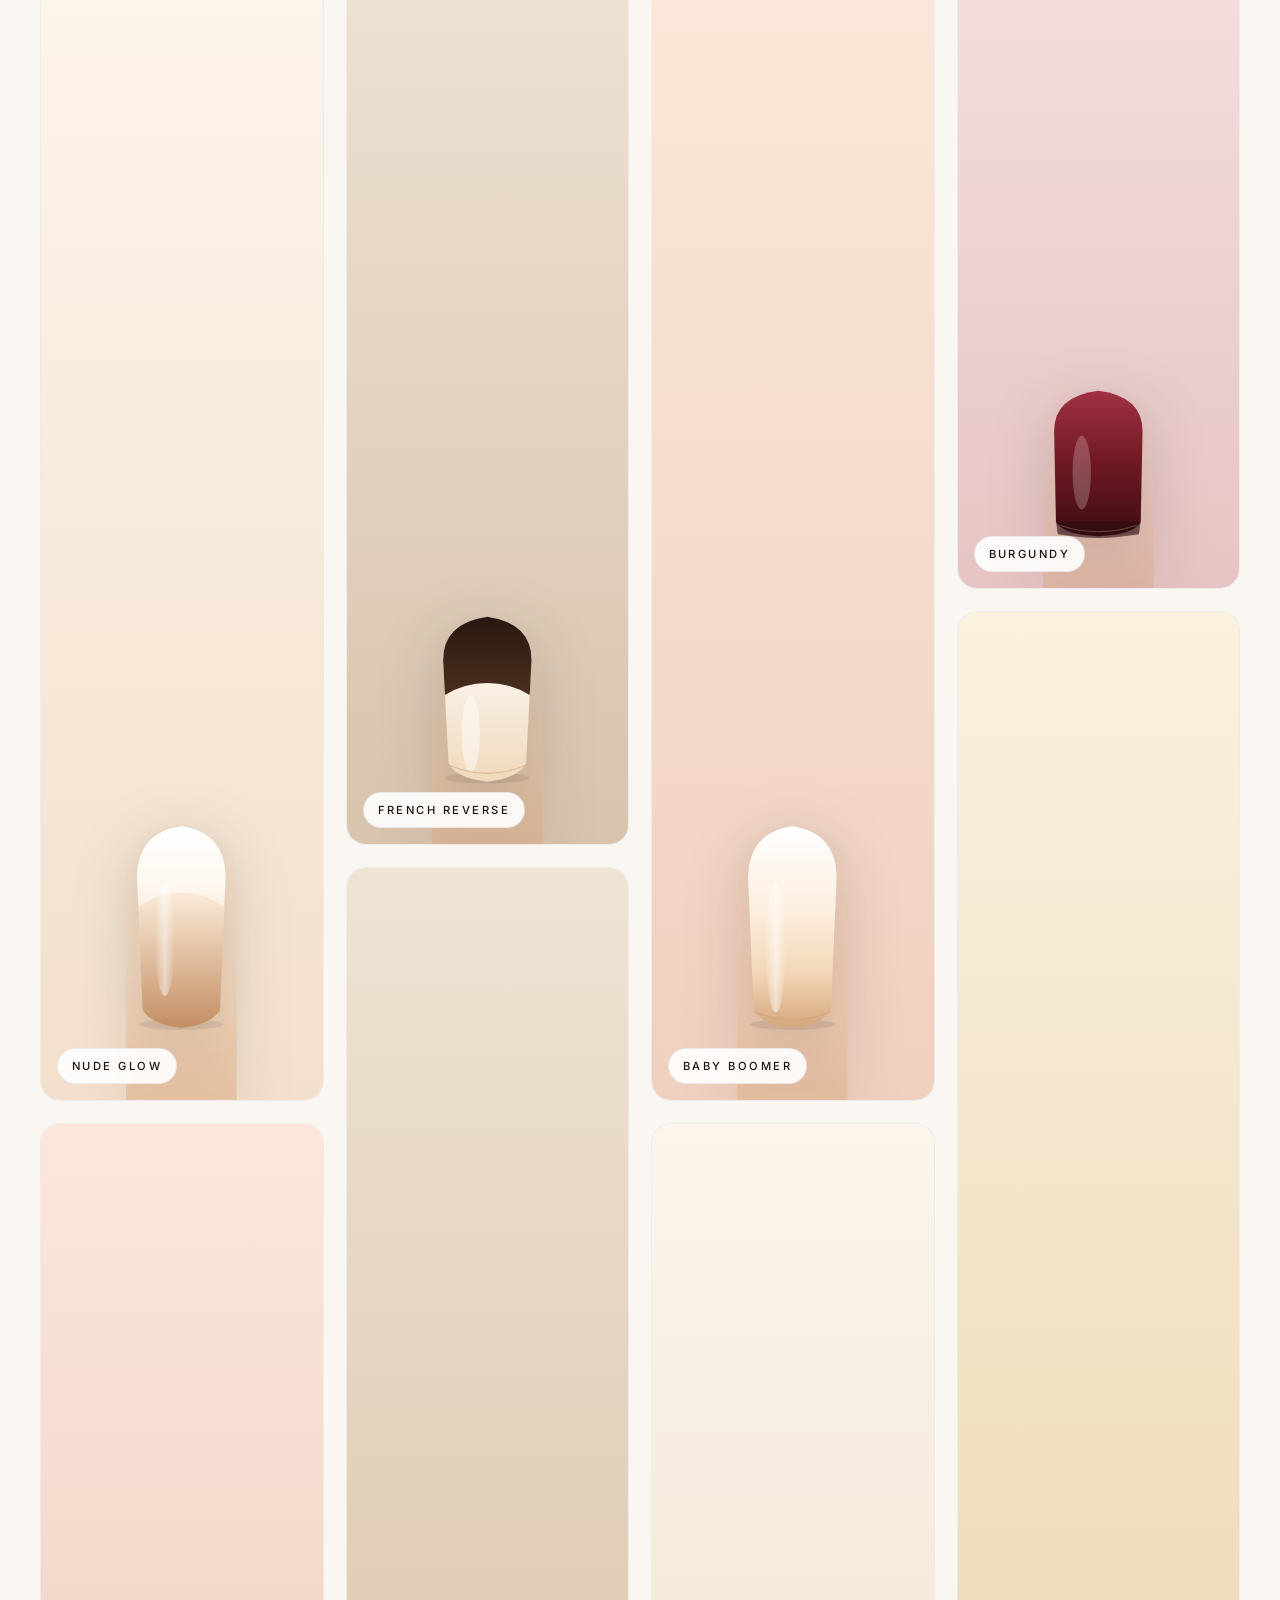
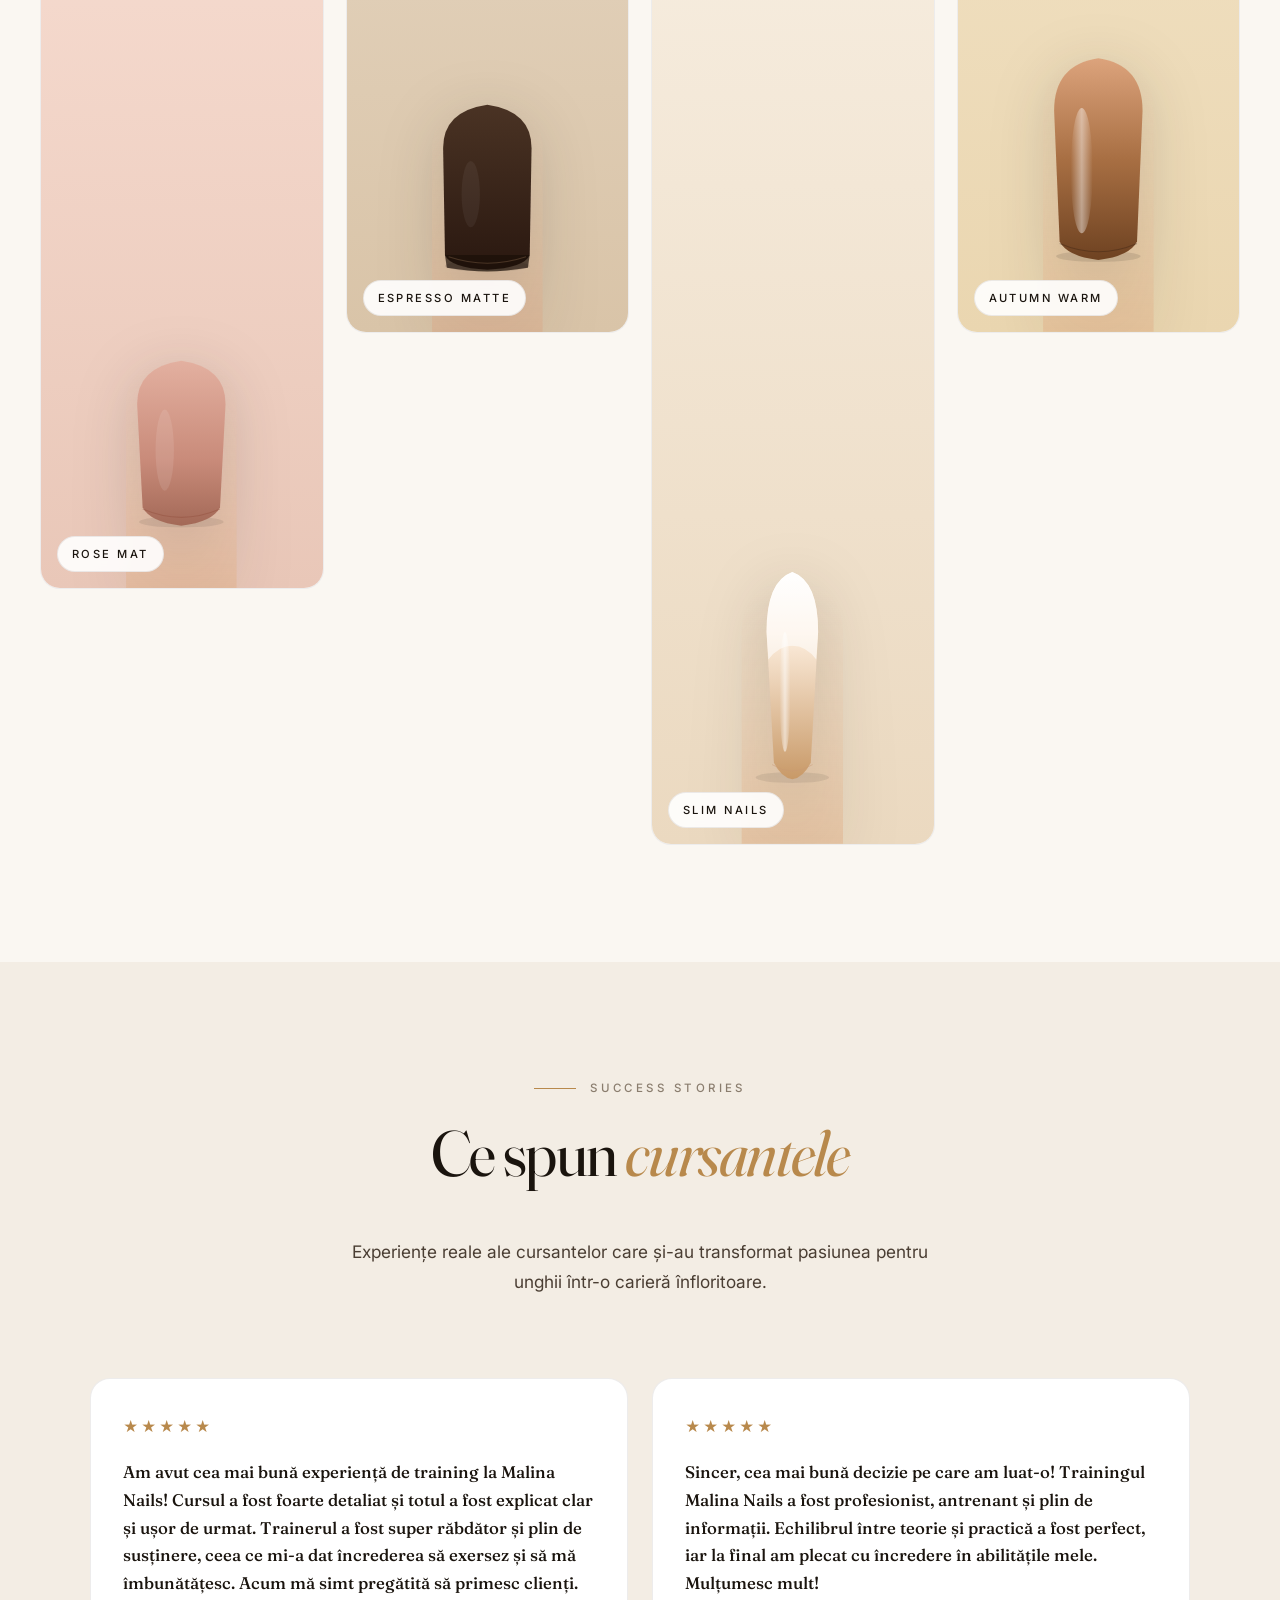
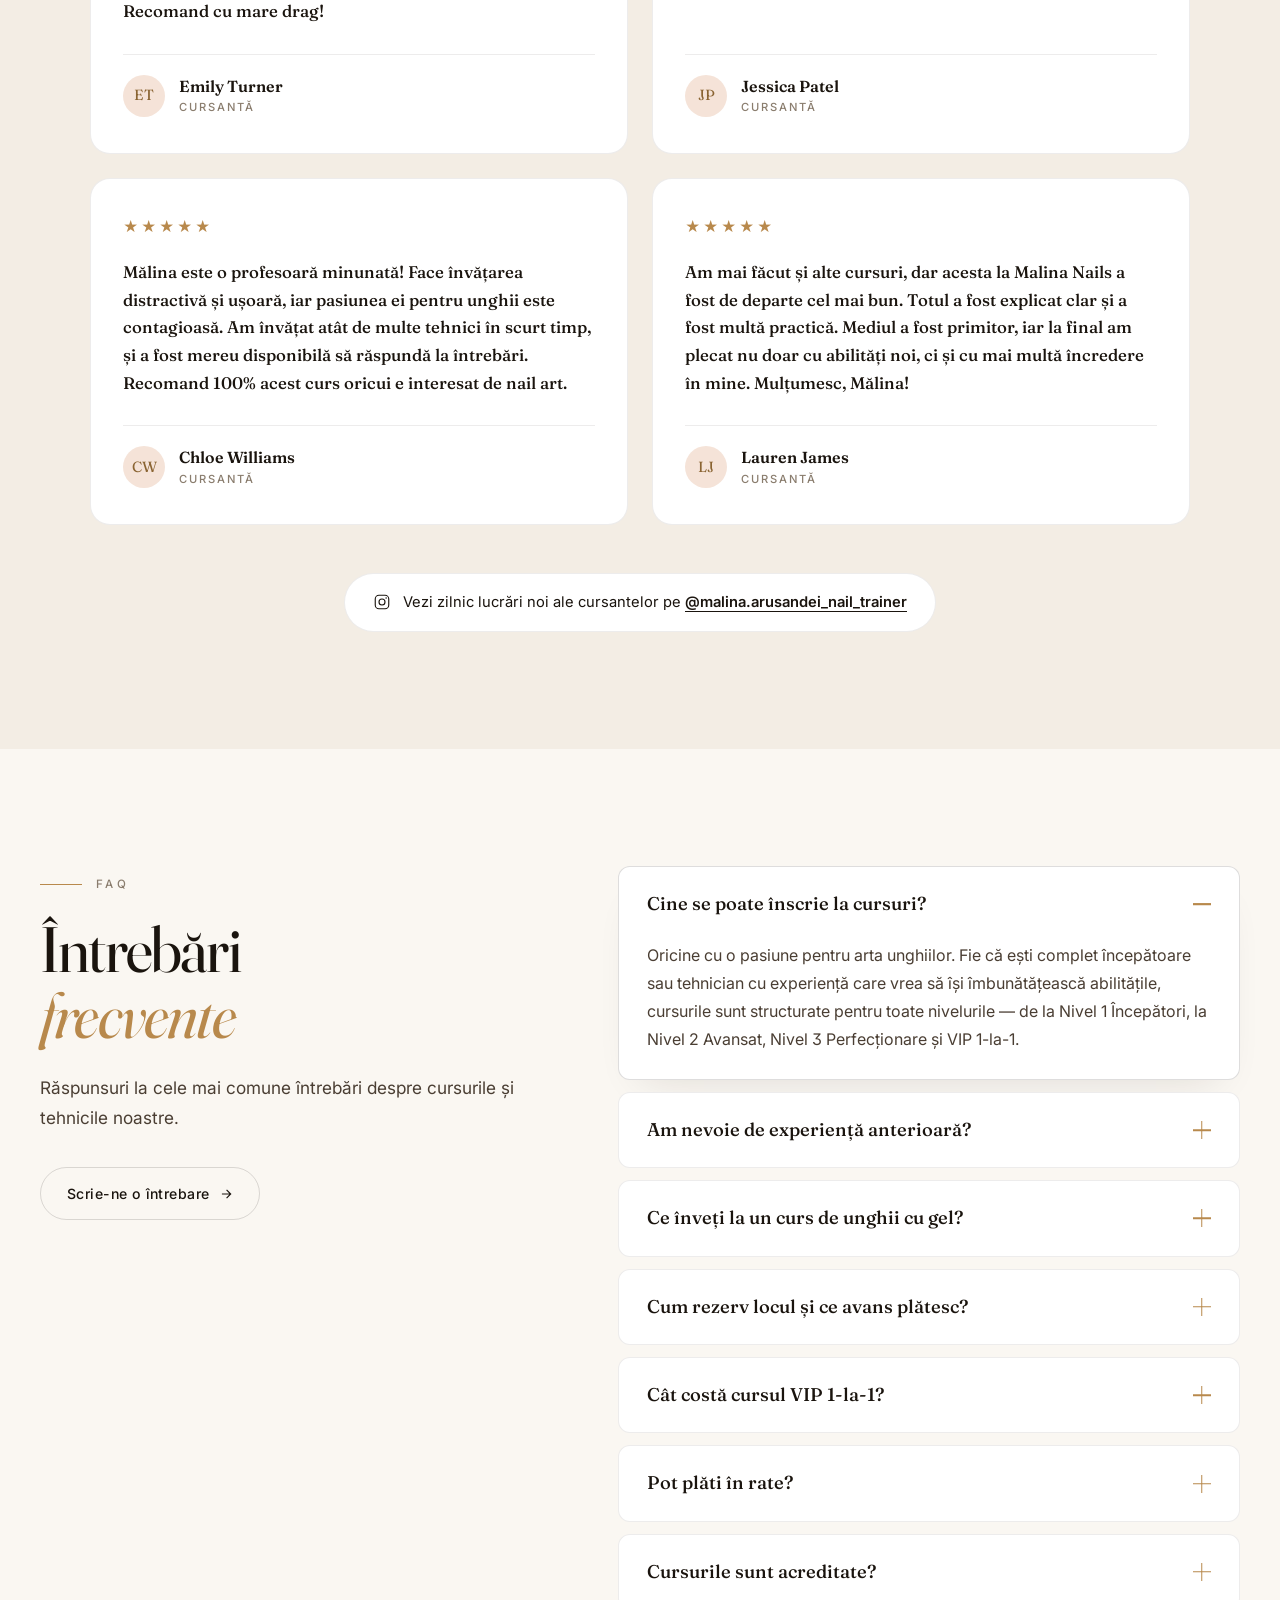
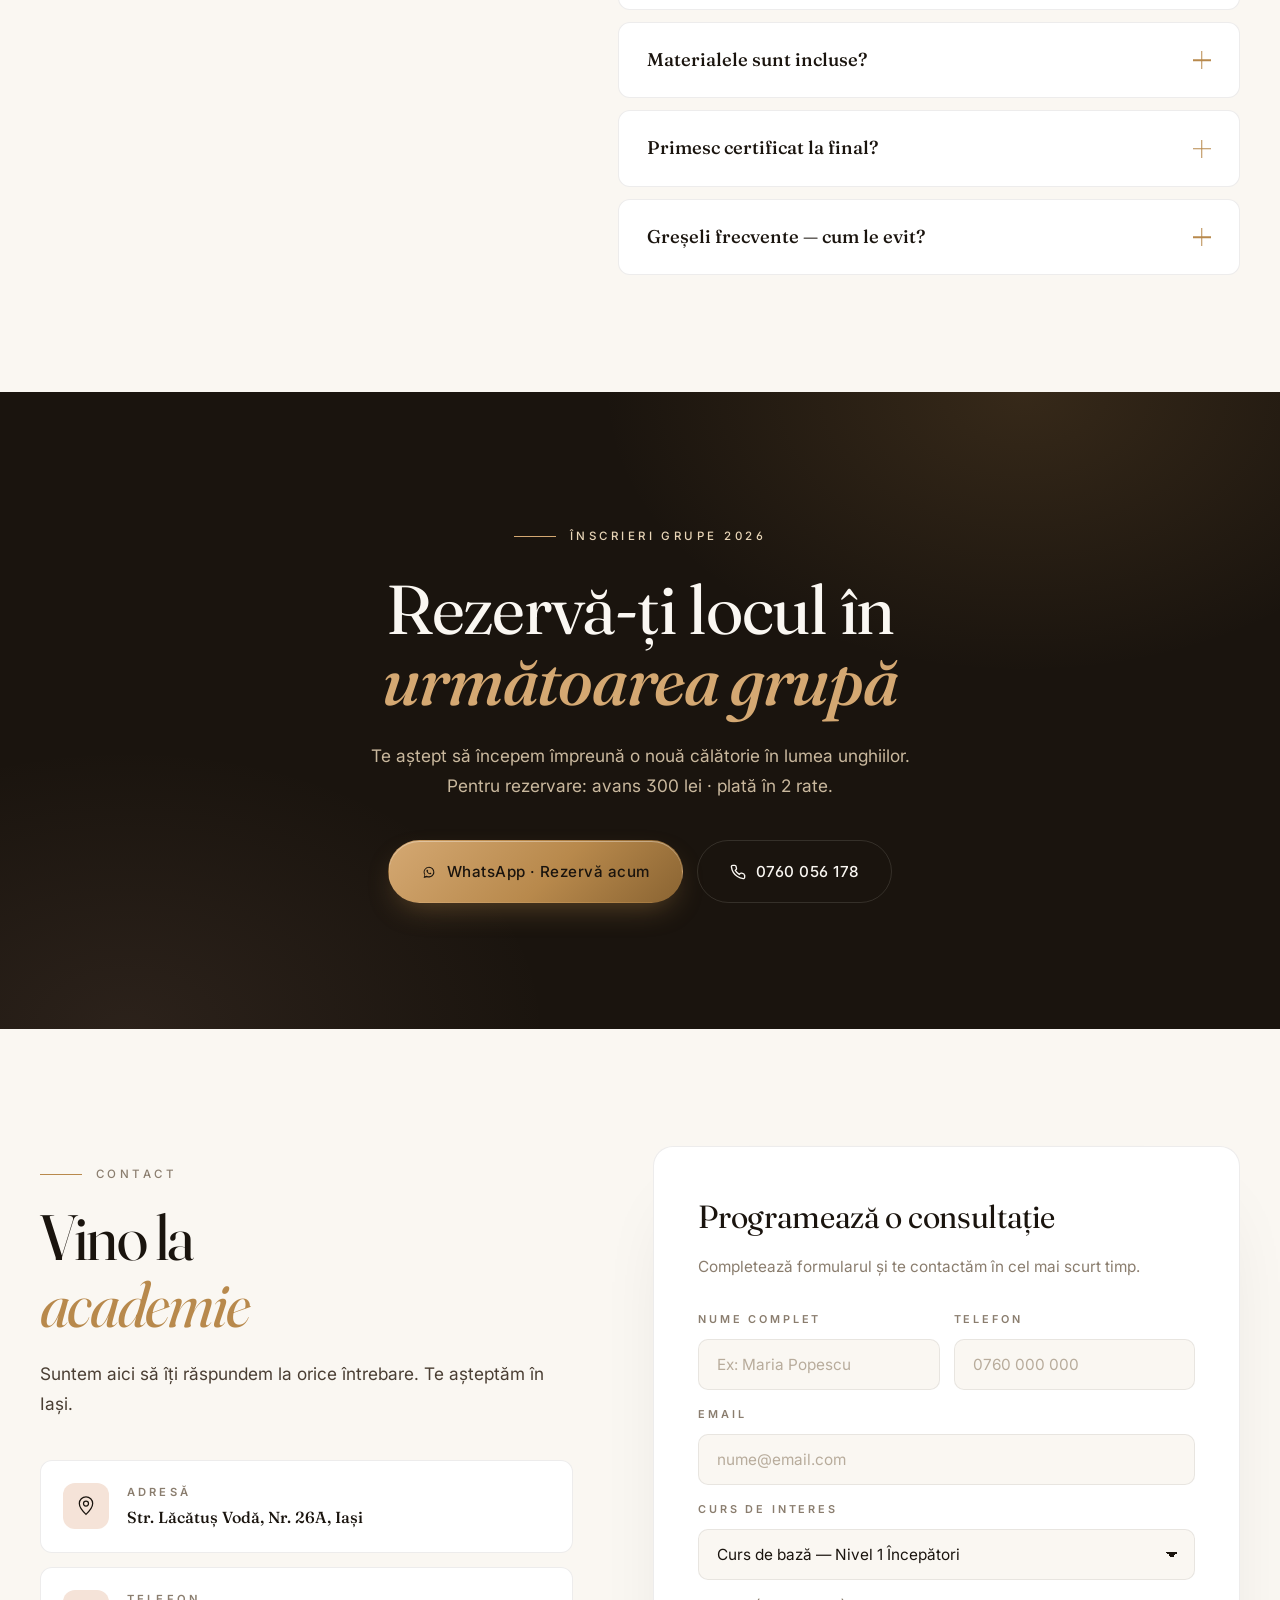
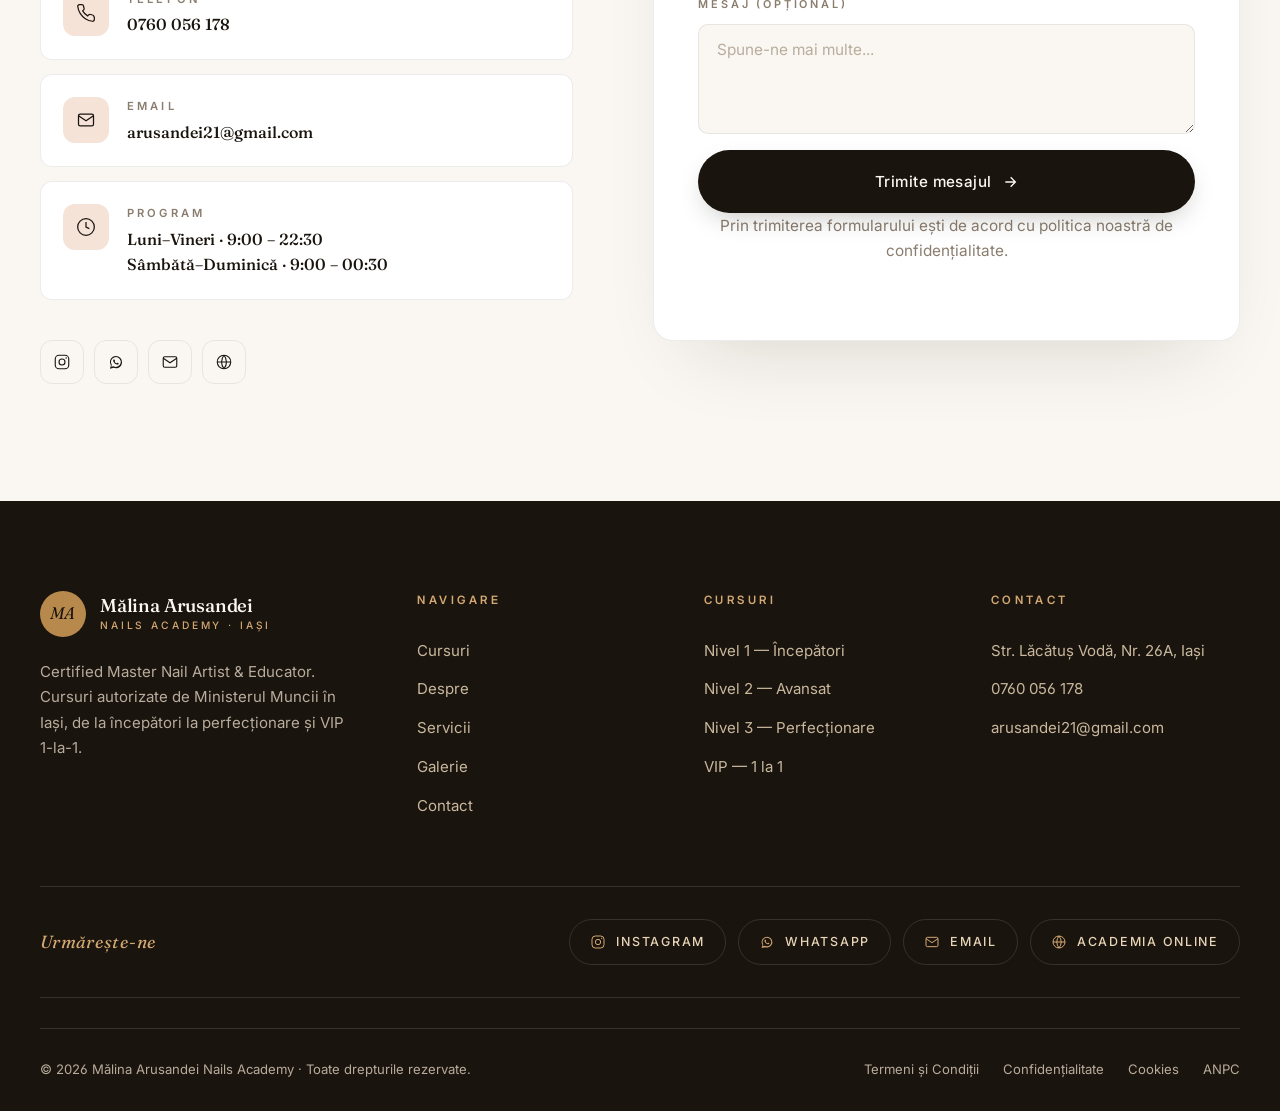
==== commit cc111f43: "Add dedicated course detail pages (Nivel 1, 2, 3, VIP) - Create 4 standalone pages with full course " ====
--- a/index.html
+++ b/index.html
@@ -251,20 +251,24 @@
           <h3 class="course__title">Curs de bază</h3>
           <p class="course__sub">Începători</p>
           <div class="course__meta">
-            <span><svg viewBox="0 0 24 24" fill="none" stroke="currentColor" stroke-width="1.5"><rect x="3" y="4" width="18" height="18" rx="2"/><path d="M16 2v4M8 2v4M3 10h18"/></svg>Ianuarie — Decembrie 2026</span>
+            <span><svg viewBox="0 0 24 24" fill="none" stroke="currentColor" stroke-width="1.5"><rect x="3" y="4" width="18" height="18" rx="2"/><path d="M16 2v4M8 2v4M3 10h18"/></svg>5 zile intensiv · 12 grupe în 2026</span>
           </div>
           <ul class="course__list">
             <li><span class="dash"></span>Anatomia unghiei și igiena instrumentelor</li>
-            <li><span class="dash"></span>Pregătirea plăcii naturale și primer</li>
-            <li><span class="dash"></span>Baza, construcția și apexul corect</li>
-            <li><span class="dash"></span>Forme: pătrat, migdală, balerină</li>
+            <li><span class="dash"></span>Secretele șablonului și tipsuri reutilizabile</li>
+            <li><span class="dash"></span>Pași de pilire pentru fiecare formă</li>
+            <li><span class="dash"></span>Design rapid de salon &amp; Baby Boomer</li>
           </ul>
           <div class="course__includes">
             <span><svg viewBox="0 0 24 24" fill="none" stroke="currentColor" stroke-width="1.5"><path d="M20 7L9 18l-5-5"/></svg>Diplomă</span>
             <span><svg viewBox="0 0 24 24" fill="none" stroke="currentColor" stroke-width="1.5"><path d="M20 7L9 18l-5-5"/></svg>Materiale</span>
             <span><svg viewBox="0 0 24 24" fill="none" stroke="currentColor" stroke-width="1.5"><path d="M20 7L9 18l-5-5"/></svg>Suport</span>
           </div>
-          <a href="#contact" class="course__cta">
+          <div class="course__price">
+            <span class="course__price-label">Preț</span>
+            <span class="course__price-value">3000 <small>lei</small></span>
+          </div>
+          <a href="curs-nivel-1-incepatori.html" class="course__cta">
             <span>Descrierea cursului</span>
             <svg width="14" height="14" viewBox="0 0 24 24" fill="none" stroke="currentColor" stroke-width="2"><path d="M5 12h14M13 5l7 7-7 7"/></svg>
           </a>
@@ -283,20 +287,24 @@
           <h3 class="course__title">Curs avansat</h3>
           <p class="course__sub">Extensii &amp; tehnici</p>
           <div class="course__meta">
-            <span><svg viewBox="0 0 24 24" fill="none" stroke="currentColor" stroke-width="1.5"><rect x="3" y="4" width="18" height="18" rx="2"/><path d="M16 2v4M8 2v4M3 10h18"/></svg>Februarie — Septembrie 2026</span>
+            <span><svg viewBox="0 0 24 24" fill="none" stroke="currentColor" stroke-width="1.5"><rect x="3" y="4" width="18" height="18" rx="2"/><path d="M16 2v4M8 2v4M3 10h18"/></svg>3 zile intensiv · Feb &amp; Mai 2026</span>
           </div>
           <ul class="course__list">
-            <li><span class="dash"></span>Extensie pe șablon și tipsuri</li>
-            <li><span class="dash"></span>Baby Boomer &amp; French construit</li>
-            <li><span class="dash"></span>Corectarea unghiilor problematice</li>
-            <li><span class="dash"></span>Design &amp; pictură elementară</li>
+            <li><span class="dash"></span>Slim Oval cu French Glass</li>
+            <li><span class="dash"></span>Pătrat Arcuit pe șablon</li>
+            <li><span class="dash"></span>Migdală Modernă &amp; french de interior</li>
+            <li><span class="dash"></span>Valuri 3D &amp; design-uri deosebite</li>
           </ul>
           <div class="course__includes">
             <span><svg viewBox="0 0 24 24" fill="none" stroke="currentColor" stroke-width="1.5"><path d="M20 7L9 18l-5-5"/></svg>Diplomă</span>
             <span><svg viewBox="0 0 24 24" fill="none" stroke="currentColor" stroke-width="1.5"><path d="M20 7L9 18l-5-5"/></svg>Materiale</span>
             <span><svg viewBox="0 0 24 24" fill="none" stroke="currentColor" stroke-width="1.5"><path d="M20 7L9 18l-5-5"/></svg>Suport</span>
           </div>
-          <a href="#contact" class="course__cta">
+          <div class="course__price">
+            <span class="course__price-label">Preț</span>
+            <span class="course__price-value">2000 <small>lei</small></span>
+          </div>
+          <a href="curs-nivel-2-avansat.html" class="course__cta">
             <span>Descrierea cursului</span>
             <svg width="14" height="14" viewBox="0 0 24 24" fill="none" stroke="currentColor" stroke-width="2"><path d="M5 12h14M13 5l7 7-7 7"/></svg>
           </a>
@@ -309,22 +317,26 @@
             <span class="course__badge">Perfecționare</span>
           </div>
           <h3 class="course__title">Perfecționare</h3>
-          <p class="course__sub">Tehnici editoriale</p>
+          <p class="course__sub">Pentru tehnicieni</p>
           <div class="course__meta">
-            <span><svg viewBox="0 0 24 24" fill="none" stroke="currentColor" stroke-width="1.5"><rect x="3" y="4" width="18" height="18" rx="2"/><path d="M16 2v4M8 2v4M3 10h18"/></svg>Aprilie 2026</span>
+            <span><svg viewBox="0 0 24 24" fill="none" stroke="currentColor" stroke-width="1.5"><rect x="3" y="4" width="18" height="18" rx="2"/><path d="M16 2v4M8 2v4M3 10h18"/></svg>2 zile · 31 Aug — 01 Sep 2026</span>
           </div>
           <ul class="course__list">
-            <li><span class="dash"></span>Încastrări &amp; efect de sticlă</li>
-            <li><span class="dash"></span>3D nail art &amp; pictură manuală</li>
-            <li><span class="dash"></span>One Stroke, Ombre, Marble, Cat-Eye</li>
-            <li><span class="dash"></span>Forme stiletto, slim, balerină</li>
+            <li><span class="dash"></span>Șablon perfecționat · lungime mare</li>
+            <li><span class="dash"></span>Balerina cu french de interior</li>
+            <li><span class="dash"></span>Bordură dublă &amp; valuri 3D</li>
+            <li><span class="dash"></span>Pași de pilire pentru fiecare formă</li>
           </ul>
           <div class="course__includes">
             <span><svg viewBox="0 0 24 24" fill="none" stroke="currentColor" stroke-width="1.5"><path d="M20 7L9 18l-5-5"/></svg>Certificat</span>
             <span><svg viewBox="0 0 24 24" fill="none" stroke="currentColor" stroke-width="1.5"><path d="M20 7L9 18l-5-5"/></svg>Materiale</span>
             <span><svg viewBox="0 0 24 24" fill="none" stroke="currentColor" stroke-width="1.5"><path d="M20 7L9 18l-5-5"/></svg>Suport</span>
           </div>
-          <a href="#contact" class="course__cta">
+          <div class="course__price">
+            <span class="course__price-label">Preț</span>
+            <span class="course__price-value">1500 <small>lei</small></span>
+          </div>
+          <a href="curs-perfectionare-nivel-3.html" class="course__cta">
             <span>Descrierea cursului</span>
             <svg width="14" height="14" viewBox="0 0 24 24" fill="none" stroke="currentColor" stroke-width="2"><path d="M5 12h14M13 5l7 7-7 7"/></svg>
           </a>
@@ -337,9 +349,9 @@
             <span class="course__badge">1 la 1</span>
           </div>
           <h3 class="course__title">Curs individual</h3>
-          <p class="course__sub">1000 lei / zi</p>
+          <p class="course__sub">Personalizat</p>
           <div class="course__meta">
-            <span><svg viewBox="0 0 24 24" fill="none" stroke="currentColor" stroke-width="1.5"><rect x="3" y="4" width="18" height="18" rx="2"/><path d="M16 2v4M8 2v4M3 10h18"/></svg>Ianuarie — Decembrie 2026</span>
+            <span><svg viewBox="0 0 24 24" fill="none" stroke="currentColor" stroke-width="1.5"><rect x="3" y="4" width="18" height="18" rx="2"/><path d="M16 2v4M8 2v4M3 10h18"/></svg>Flexibil · Ian — Dec 2026</span>
           </div>
           <ul class="course__list">
             <li><span class="dash"></span>Atenție 100% dedicată, 1-la-1</li>
@@ -352,7 +364,11 @@
             <span><svg viewBox="0 0 24 24" fill="none" stroke="currentColor" stroke-width="1.5"><path d="M20 7L9 18l-5-5"/></svg>Materiale</span>
             <span><svg viewBox="0 0 24 24" fill="none" stroke="currentColor" stroke-width="1.5"><path d="M20 7L9 18l-5-5"/></svg>Suport</span>
           </div>
-          <a href="#contact" class="course__cta">
+          <div class="course__price">
+            <span class="course__price-label">Preț</span>
+            <span class="course__price-value">1000 <small>lei / zi</small></span>
+          </div>
+          <a href="curs-vip-individual.html" class="course__cta">
             <span>Descrierea cursului</span>
             <svg width="14" height="14" viewBox="0 0 24 24" fill="none" stroke="currentColor" stroke-width="2"><path d="M5 12h14M13 5l7 7-7 7"/></svg>
           </a>
@@ -361,7 +377,7 @@
 
       <div class="courses__note reveal">
         <svg width="18" height="18" viewBox="0 0 24 24" fill="none" stroke="currentColor" stroke-width="1.5"><circle cx="12" cy="12" r="10"/><path d="M12 8v4M12 16h.01"/></svg>
-        <span>Toate cursurile includ materiale, diplomă / certificat și suport post-curs. Rezervare loc: avans 300 lei · plată în 2 rate.</span>
+        <span>Toate cursurile includ materiale complete și suport. Nivel 1 &amp; 2 sunt autorizate de Ministerul Muncii — diplomă acreditată la cerere.</span>
       </div>
     </div>
   </section>
@@ -995,10 +1011,10 @@
 
         <div class="footer__col">
           <h4>Cursuri</h4>
-          <a href="#cursuri">Nivel 1 — Începători</a>
-          <a href="#cursuri">Nivel 2 — Avansat</a>
-          <a href="#cursuri">Nivel 3 — Perfecționare</a>
-          <a href="#cursuri">VIP — 1 la 1</a>
+          <a href="curs-nivel-1-incepatori.html">Nivel 1 — Începători</a>
+          <a href="curs-nivel-2-avansat.html">Nivel 2 — Avansat</a>
+          <a href="curs-perfectionare-nivel-3.html">Nivel 3 — Perfecționare</a>
+          <a href="curs-vip-individual.html">VIP — 1 la 1</a>
         </div>
 
         <div class="footer__col">
--- a/styles.css
+++ b/styles.css
@@ -930,6 +930,50 @@
 }
 .course--featured .course__includes svg { color: var(--gold-2); }
 
+.course__price {
+  display: flex;
+  align-items: baseline;
+  justify-content: space-between;
+  gap: 8px;
+  margin-bottom: 22px;
+  padding: 14px 16px;
+  background: var(--bg-soft);
+  border: 1px dashed var(--line-2);
+  border-radius: 12px;
+  position: relative;
+  z-index: 1;
+}
+.course--featured .course__price {
+  background: rgba(255,255,255,0.04);
+  border-color: rgba(232,213,183,0.22);
+}
+.course__price-label {
+  font-family: var(--font-sans);
+  font-size: 0.68rem;
+  letter-spacing: 0.22em;
+  text-transform: uppercase;
+  color: var(--ink-3);
+  font-weight: 600;
+}
+.course--featured .course__price-label { color: var(--ink-4); }
+.course__price-value {
+  font-family: var(--font-display);
+  font-size: 1.45rem;
+  font-weight: 500;
+  color: var(--ink);
+  letter-spacing: -0.02em;
+  font-variation-settings: "opsz" 144;
+}
+.course__price-value small {
+  font-size: 0.6em;
+  color: var(--gold);
+  letter-spacing: 0.05em;
+  margin-left: 3px;
+  font-style: italic;
+}
+.course--featured .course__price-value { color: var(--champagne); }
+.course--featured .course__price-value small { color: var(--gold-2); }
+
 .course__cta {
   margin-top: auto;
   display: inline-flex;
@@ -947,6 +991,7 @@
   width: 100%;
   white-space: nowrap;
   transition: all .35s var(--ease);
+  text-decoration: none;
   position: relative;
   z-index: 1;
 }
@@ -1860,6 +1905,464 @@
   .fab { padding: 14px; }
 }
 
+/* ============================================
+   COURSE DETAIL PAGE
+   ============================================ */
+.page-hero {
+  padding: 140px 0 80px;
+  background: linear-gradient(180deg, var(--bg) 0%, var(--bg-soft) 100%);
+  border-bottom: 1px solid var(--line);
+  position: relative;
+  overflow: hidden;
+}
+.page-hero::before {
+  content: "";
+  position: absolute;
+  top: -200px;
+  right: -200px;
+  width: 600px;
+  height: 600px;
+  background: radial-gradient(circle, rgba(201,163,106,0.08), transparent 70%);
+  pointer-events: none;
+}
+.page-hero__crumbs {
+  display: flex;
+  align-items: center;
+  gap: 10px;
+  font-size: 0.75rem;
+  letter-spacing: 0.16em;
+  text-transform: uppercase;
+  color: var(--ink-3);
+  margin-bottom: 28px;
+  font-weight: 600;
+}
+.page-hero__crumbs a {
+  color: var(--ink-2);
+  text-decoration: none;
+  border-bottom: 1px solid transparent;
+  transition: border-color .3s var(--ease);
+}
+.page-hero__crumbs a:hover { border-bottom-color: currentColor; }
+.page-hero__crumbs svg { width: 12px; height: 12px; color: var(--gold); }
+
+.page-hero__grid {
+  display: grid;
+  grid-template-columns: 1.4fr 1fr;
+  gap: 80px;
+  align-items: start;
+}
+.page-hero__badges {
+  display: flex;
+  flex-wrap: wrap;
+  gap: 10px;
+  margin-bottom: 26px;
+}
+.page-hero__badge {
+  display: inline-flex;
+  align-items: center;
+  gap: 8px;
+  padding: 8px 16px;
+  background: var(--bg-alt);
+  border: 1px solid var(--line-2);
+  border-radius: 999px;
+  font-size: 0.72rem;
+  letter-spacing: 0.2em;
+  text-transform: uppercase;
+  font-weight: 600;
+  color: var(--ink-2);
+}
+.page-hero__badge--gold {
+  background: linear-gradient(135deg, var(--gold) 0%, var(--gold-2) 100%);
+  color: #fff;
+  border-color: transparent;
+}
+.page-hero__badge svg { width: 13px; height: 13px; }
+
+.page-hero h1 {
+  font-family: var(--font-display);
+  font-weight: 300;
+  font-size: clamp(2.6rem, 5.5vw, 4.2rem);
+  line-height: 1.02;
+  letter-spacing: -0.032em;
+  color: var(--ink);
+  margin-bottom: 22px;
+  font-variation-settings: "opsz" 144;
+}
+.page-hero h1 em {
+  font-style: italic;
+  color: var(--gold);
+  font-weight: 300;
+}
+.page-hero__lede {
+  font-size: 1.15rem;
+  line-height: 1.6;
+  color: var(--ink-2);
+  max-width: 560px;
+  margin-bottom: 36px;
+}
+.page-hero__ctas {
+  display: flex;
+  gap: 14px;
+  flex-wrap: wrap;
+}
+
+/* Price card in hero side */
+.pricecard {
+  background: var(--bg-alt);
+  border: 1px solid var(--line);
+  border-radius: var(--radius);
+  padding: 36px 32px;
+  position: sticky;
+  top: 120px;
+  box-shadow: 0 20px 60px -30px rgba(26,20,14,0.2);
+}
+.pricecard__label {
+  font-size: 0.7rem;
+  letter-spacing: 0.28em;
+  text-transform: uppercase;
+  color: var(--gold);
+  font-weight: 600;
+  margin-bottom: 10px;
+}
+.pricecard__value {
+  font-family: var(--font-display);
+  font-size: 3.6rem;
+  font-weight: 400;
+  line-height: 1;
+  color: var(--ink);
+  letter-spacing: -0.03em;
+  font-variation-settings: "opsz" 144;
+  margin-bottom: 6px;
+}
+.pricecard__value small {
+  font-size: 0.35em;
+  color: var(--ink-3);
+  font-style: italic;
+  letter-spacing: 0;
+  margin-left: 6px;
+  font-weight: 400;
+}
+.pricecard__sub {
+  font-size: 0.88rem;
+  color: var(--ink-3);
+  margin-bottom: 28px;
+  padding-bottom: 24px;
+  border-bottom: 1px dashed var(--line-2);
+}
+.pricecard__rows {
+  display: grid;
+  gap: 14px;
+  margin-bottom: 28px;
+}
+.pricecard__row {
+  display: flex;
+  justify-content: space-between;
+  align-items: center;
+  gap: 12px;
+  font-size: 0.9rem;
+}
+.pricecard__row dt {
+  color: var(--ink-3);
+  text-transform: uppercase;
+  letter-spacing: 0.1em;
+  font-size: 0.72rem;
+  font-weight: 600;
+}
+.pricecard__row dd {
+  color: var(--ink);
+  font-weight: 500;
+  text-align: right;
+  margin: 0;
+}
+.pricecard .btn { width: 100%; }
+
+/* Course content section */
+.course-detail {
+  padding: 100px 0;
+}
+.course-detail__head {
+  max-width: 720px;
+  margin: 0 auto 60px;
+  text-align: center;
+}
+.course-detail__head h2 {
+  font-family: var(--font-display);
+  font-size: clamp(1.9rem, 3.5vw, 2.6rem);
+  font-weight: 300;
+  line-height: 1.1;
+  letter-spacing: -0.025em;
+  margin-bottom: 16px;
+  font-variation-settings: "opsz" 144;
+}
+.course-detail__head h2 em {
+  font-style: italic;
+  color: var(--gold);
+}
+.course-detail__head p {
+  font-size: 1.05rem;
+  color: var(--ink-2);
+  line-height: 1.6;
+}
+
+/* Dates grid - 2026 grupe */
+.dates-grid {
+  display: grid;
+  grid-template-columns: repeat(4, 1fr);
+  gap: 14px;
+  max-width: 900px;
+  margin: 0 auto 60px;
+}
+.date-card {
+  background: var(--bg-alt);
+  border: 1px solid var(--line);
+  border-radius: 12px;
+  padding: 18px 18px;
+  text-align: center;
+  transition: all .3s var(--ease);
+}
+.date-card:hover {
+  border-color: var(--gold);
+  transform: translateY(-2px);
+  box-shadow: 0 12px 30px -18px rgba(201,163,106,0.4);
+}
+.date-card__month {
+  font-size: 0.7rem;
+  letter-spacing: 0.22em;
+  text-transform: uppercase;
+  color: var(--gold);
+  font-weight: 700;
+  margin-bottom: 6px;
+}
+.date-card__days {
+  font-family: var(--font-display);
+  font-size: 1.15rem;
+  color: var(--ink);
+  font-weight: 400;
+  line-height: 1.2;
+  letter-spacing: -0.01em;
+}
+
+/* Learn list - "Ce vei învăța" */
+.learn-list {
+  display: grid;
+  grid-template-columns: repeat(2, 1fr);
+  gap: 14px 40px;
+  max-width: 900px;
+  margin: 0 auto;
+}
+.learn-list li {
+  display: flex;
+  align-items: flex-start;
+  gap: 14px;
+  padding: 16px 0;
+  border-bottom: 1px solid var(--line);
+  font-size: 1rem;
+  color: var(--ink);
+  line-height: 1.5;
+  list-style: none;
+}
+.learn-list svg {
+  flex-shrink: 0;
+  margin-top: 4px;
+  width: 18px;
+  height: 18px;
+  color: var(--gold);
+}
+
+/* Timeline - Program zilnic */
+.timeline {
+  max-width: 820px;
+  margin: 0 auto;
+  position: relative;
+}
+.timeline::before {
+  content: "";
+  position: absolute;
+  left: 32px;
+  top: 20px;
+  bottom: 20px;
+  width: 1px;
+  background: linear-gradient(180deg, var(--gold), var(--line));
+}
+.timeline__item {
+  position: relative;
+  padding: 0 0 36px 90px;
+  min-height: 80px;
+}
+.timeline__item:last-child { padding-bottom: 0; }
+.timeline__dot {
+  position: absolute;
+  left: 14px;
+  top: 10px;
+  width: 38px;
+  height: 38px;
+  background: var(--bg);
+  border: 2px solid var(--gold);
+  border-radius: 50%;
+  display: flex;
+  align-items: center;
+  justify-content: center;
+  font-family: var(--font-display);
+  font-size: 1rem;
+  font-weight: 500;
+  color: var(--gold);
+  font-variation-settings: "opsz" 72;
+}
+.timeline__day {
+  font-size: 0.7rem;
+  letter-spacing: 0.28em;
+  text-transform: uppercase;
+  color: var(--gold);
+  font-weight: 700;
+  margin-bottom: 6px;
+}
+.timeline__title {
+  font-family: var(--font-display);
+  font-size: 1.4rem;
+  font-weight: 400;
+  line-height: 1.2;
+  margin-bottom: 10px;
+  color: var(--ink);
+  letter-spacing: -0.015em;
+}
+.timeline__text {
+  color: var(--ink-2);
+  font-size: 0.98rem;
+  line-height: 1.6;
+  max-width: 620px;
+}
+
+/* Conditions block */
+.conditions {
+  background: var(--bg-alt);
+  border: 1px solid var(--line);
+  border-radius: var(--radius);
+  padding: 50px 48px;
+  max-width: 980px;
+  margin: 80px auto 0;
+}
+.conditions__grid {
+  display: grid;
+  grid-template-columns: repeat(4, 1fr);
+  gap: 30px;
+}
+.conditions__item {
+  text-align: center;
+}
+.conditions__item svg {
+  width: 28px;
+  height: 28px;
+  color: var(--gold);
+  margin-bottom: 14px;
+}
+.conditions__label {
+  font-size: 0.7rem;
+  letter-spacing: 0.22em;
+  text-transform: uppercase;
+  color: var(--ink-3);
+  font-weight: 600;
+  margin-bottom: 8px;
+}
+.conditions__value {
+  font-family: var(--font-display);
+  font-size: 1.2rem;
+  color: var(--ink);
+  letter-spacing: -0.01em;
+  font-weight: 400;
+  font-variation-settings: "opsz" 72;
+  line-height: 1.25;
+}
+
+/* Other courses CTA */
+.other-courses {
+  padding: 80px 0;
+  background: var(--bg-soft);
+  border-top: 1px solid var(--line);
+}
+.other-courses__grid {
+  display: grid;
+  grid-template-columns: repeat(3, 1fr);
+  gap: 20px;
+  max-width: 1100px;
+  margin: 40px auto 0;
+}
+.other-course {
+  display: block;
+  padding: 30px 28px;
+  background: var(--bg-alt);
+  border: 1px solid var(--line);
+  border-radius: 16px;
+  text-decoration: none;
+  transition: all .35s var(--ease);
+}
+.other-course:hover {
+  border-color: var(--gold);
+  transform: translateY(-4px);
+  box-shadow: 0 20px 50px -30px rgba(201,163,106,0.5);
+}
+.other-course__level {
+  font-size: 0.7rem;
+  letter-spacing: 0.28em;
+  text-transform: uppercase;
+  color: var(--gold);
+  font-weight: 700;
+  margin-bottom: 10px;
+}
+.other-course__title {
+  font-family: var(--font-display);
+  font-size: 1.4rem;
+  font-weight: 400;
+  color: var(--ink);
+  margin-bottom: 8px;
+  letter-spacing: -0.015em;
+}
+.other-course__price {
+  font-size: 0.9rem;
+  color: var(--ink-3);
+  display: flex;
+  align-items: center;
+  gap: 8px;
+}
+.other-course__price strong {
+  color: var(--ink);
+  font-weight: 600;
+}
+.other-course__arrow {
+  display: inline-flex;
+  margin-top: 18px;
+  color: var(--gold);
+  font-size: 0.75rem;
+  letter-spacing: 0.18em;
+  text-transform: uppercase;
+  font-weight: 600;
+  align-items: center;
+  gap: 8px;
+  transition: gap .3s var(--ease);
+}
+.other-course:hover .other-course__arrow { gap: 14px; }
+
+@media (max-width: 960px) {
+  .page-hero { padding: 110px 0 60px; }
+  .page-hero__grid { grid-template-columns: 1fr; gap: 50px; }
+  .pricecard { position: static; padding: 30px 26px; }
+  .pricecard__value { font-size: 3rem; }
+
+  .dates-grid { grid-template-columns: repeat(3, 1fr); }
+  .learn-list { grid-template-columns: 1fr; gap: 0; }
+  .conditions { padding: 40px 32px; }
+  .conditions__grid { grid-template-columns: repeat(2, 1fr); gap: 30px; }
+  .other-courses__grid { grid-template-columns: 1fr; }
+}
+@media (max-width: 640px) {
+  .dates-grid { grid-template-columns: repeat(2, 1fr); }
+  .timeline::before { left: 22px; }
+  .timeline__item { padding-left: 68px; padding-bottom: 28px; }
+  .timeline__dot { left: 4px; width: 36px; height: 36px; font-size: 0.9rem; }
+  .timeline__title { font-size: 1.2rem; }
+  .conditions { padding: 34px 24px; }
+  .conditions__grid { grid-template-columns: 1fr 1fr; gap: 26px; }
+}
+
 @media (prefers-reduced-motion: reduce) {
   .reveal, .marquee__track, .announcement__track, .hero__hand, .hero__seal {
     animation: none !important;
